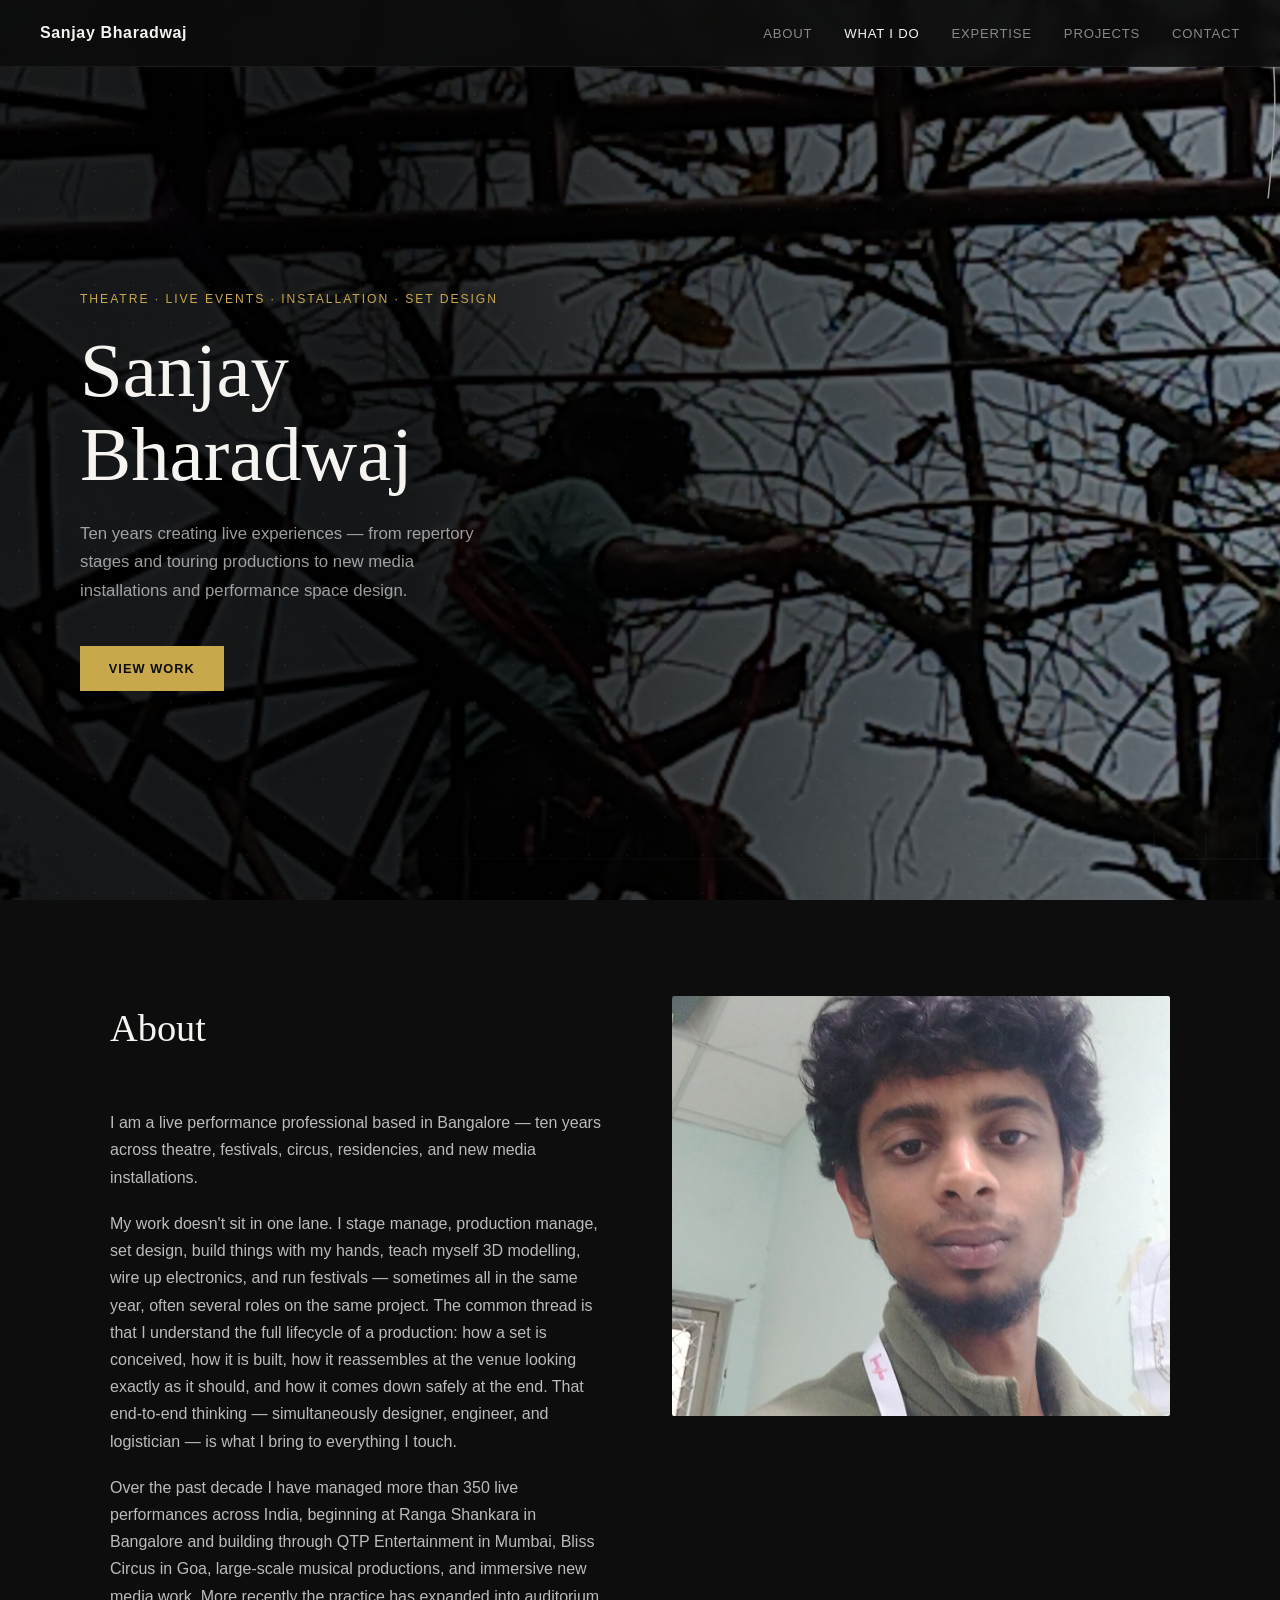
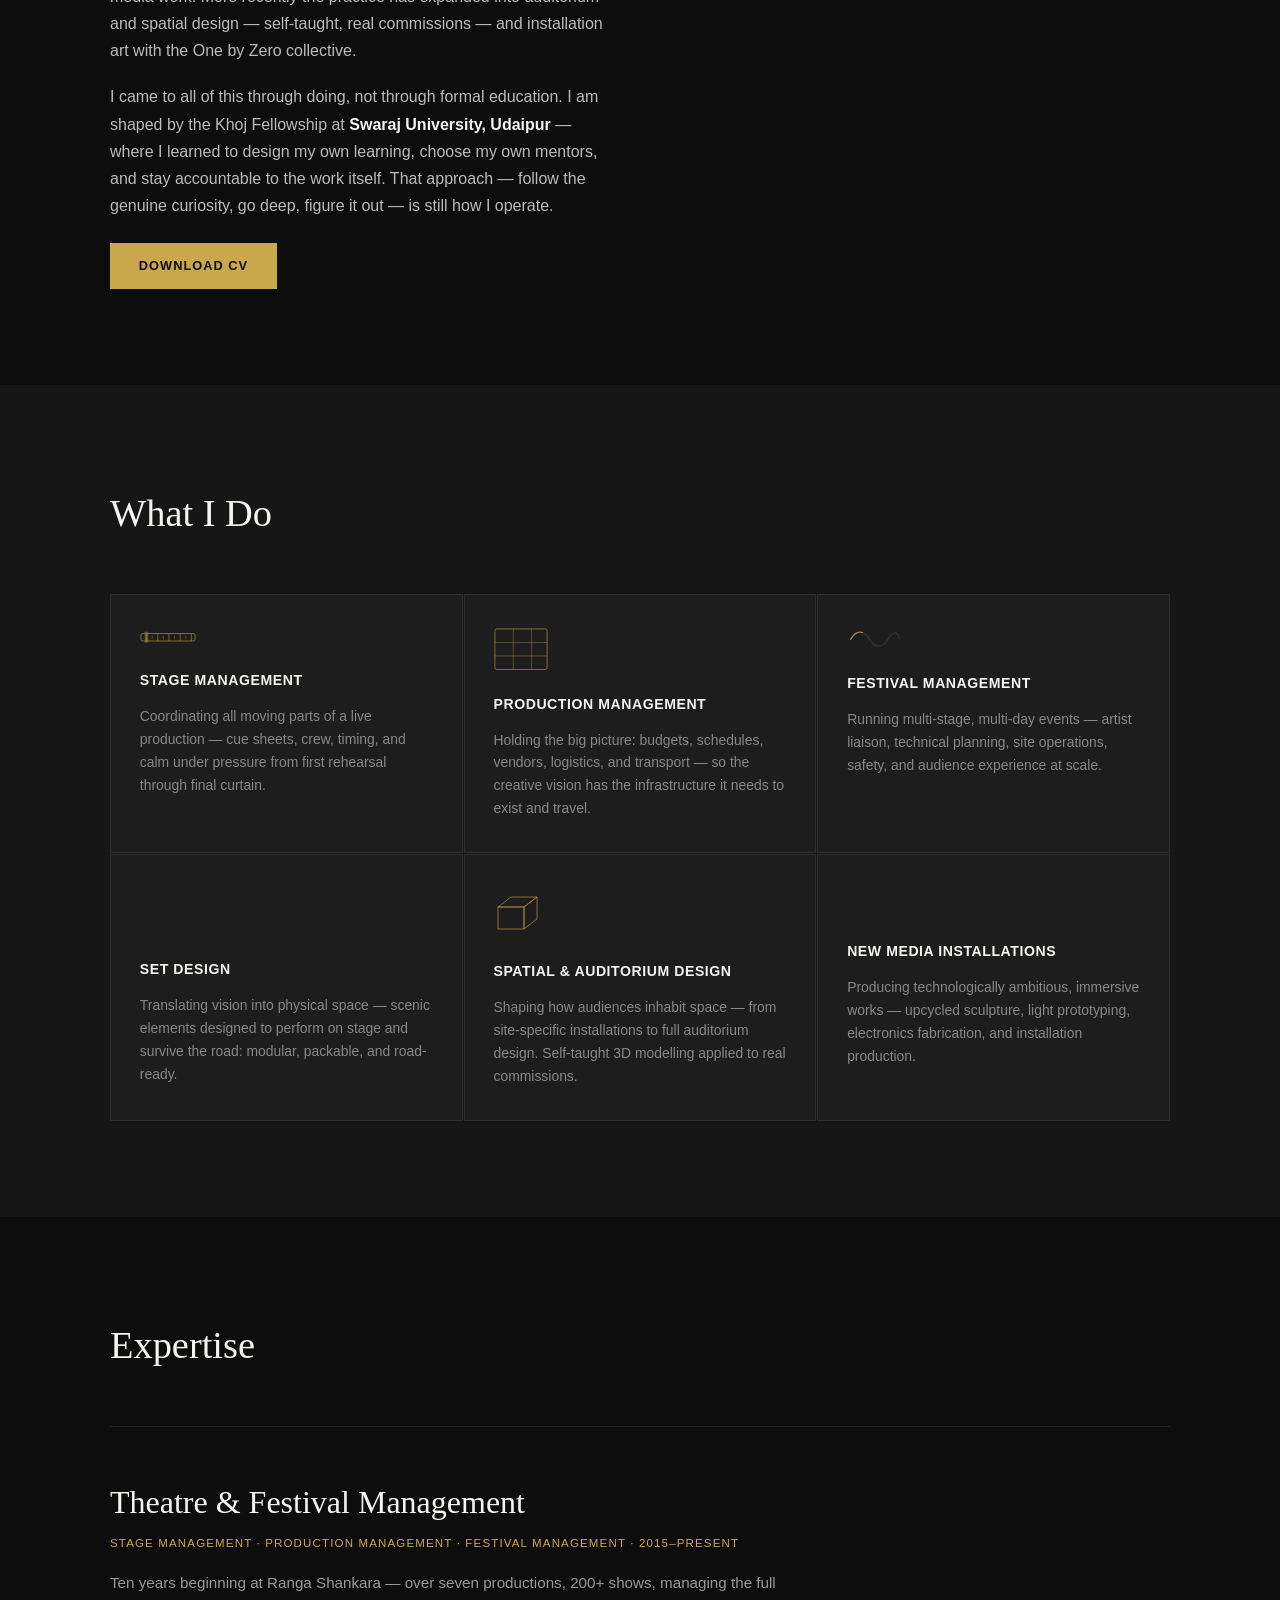
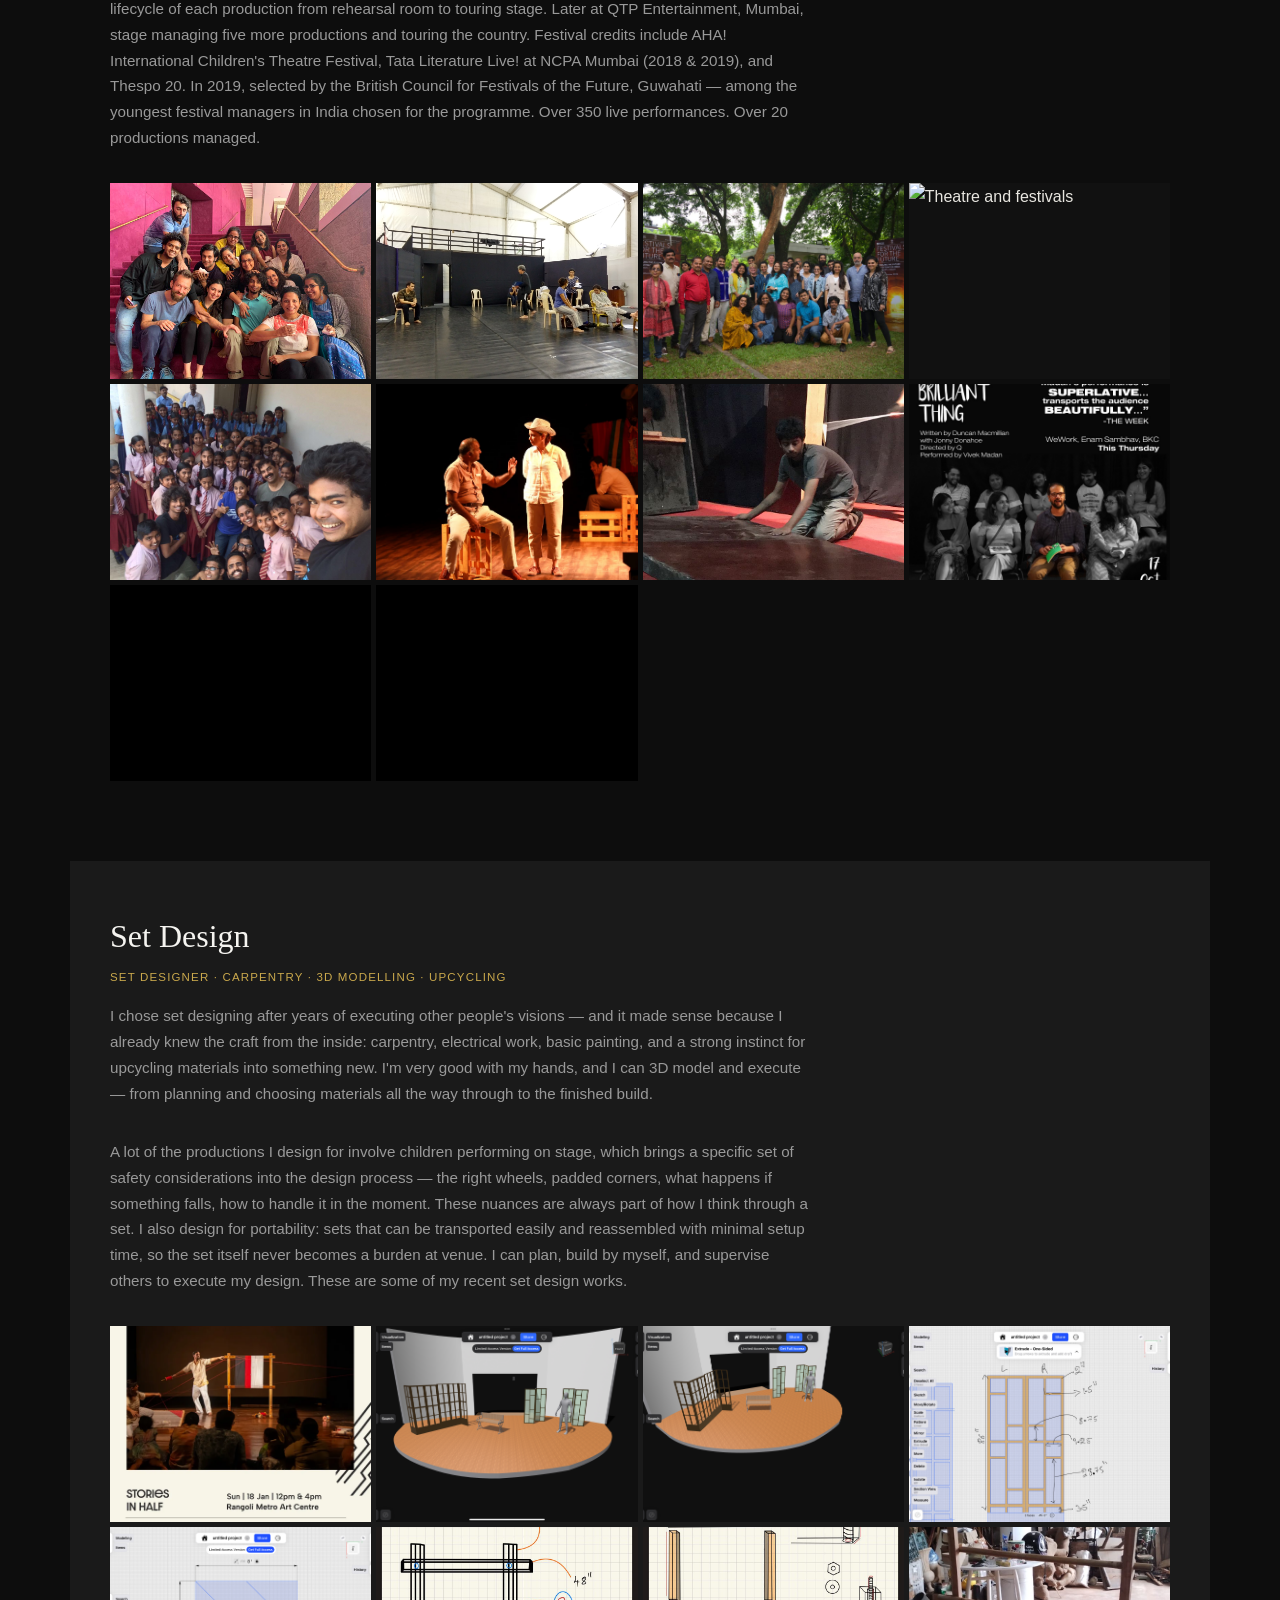
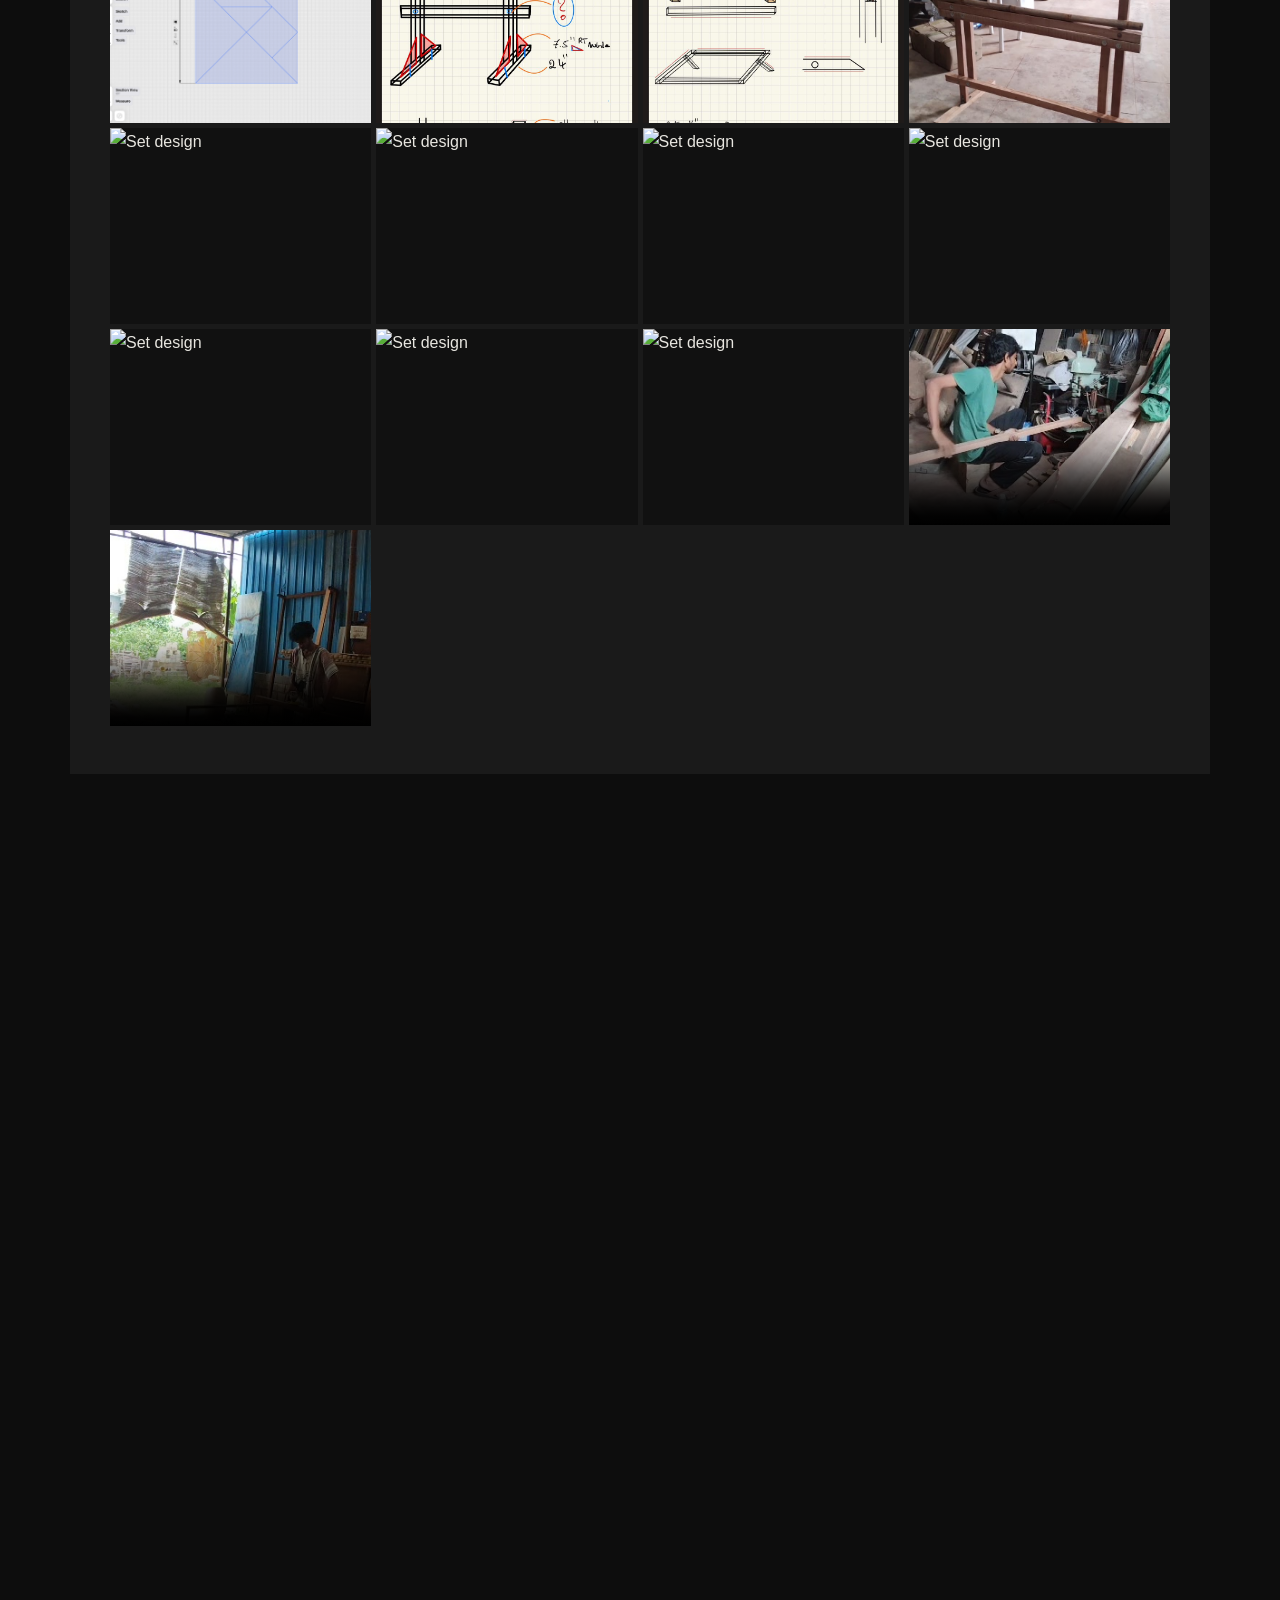
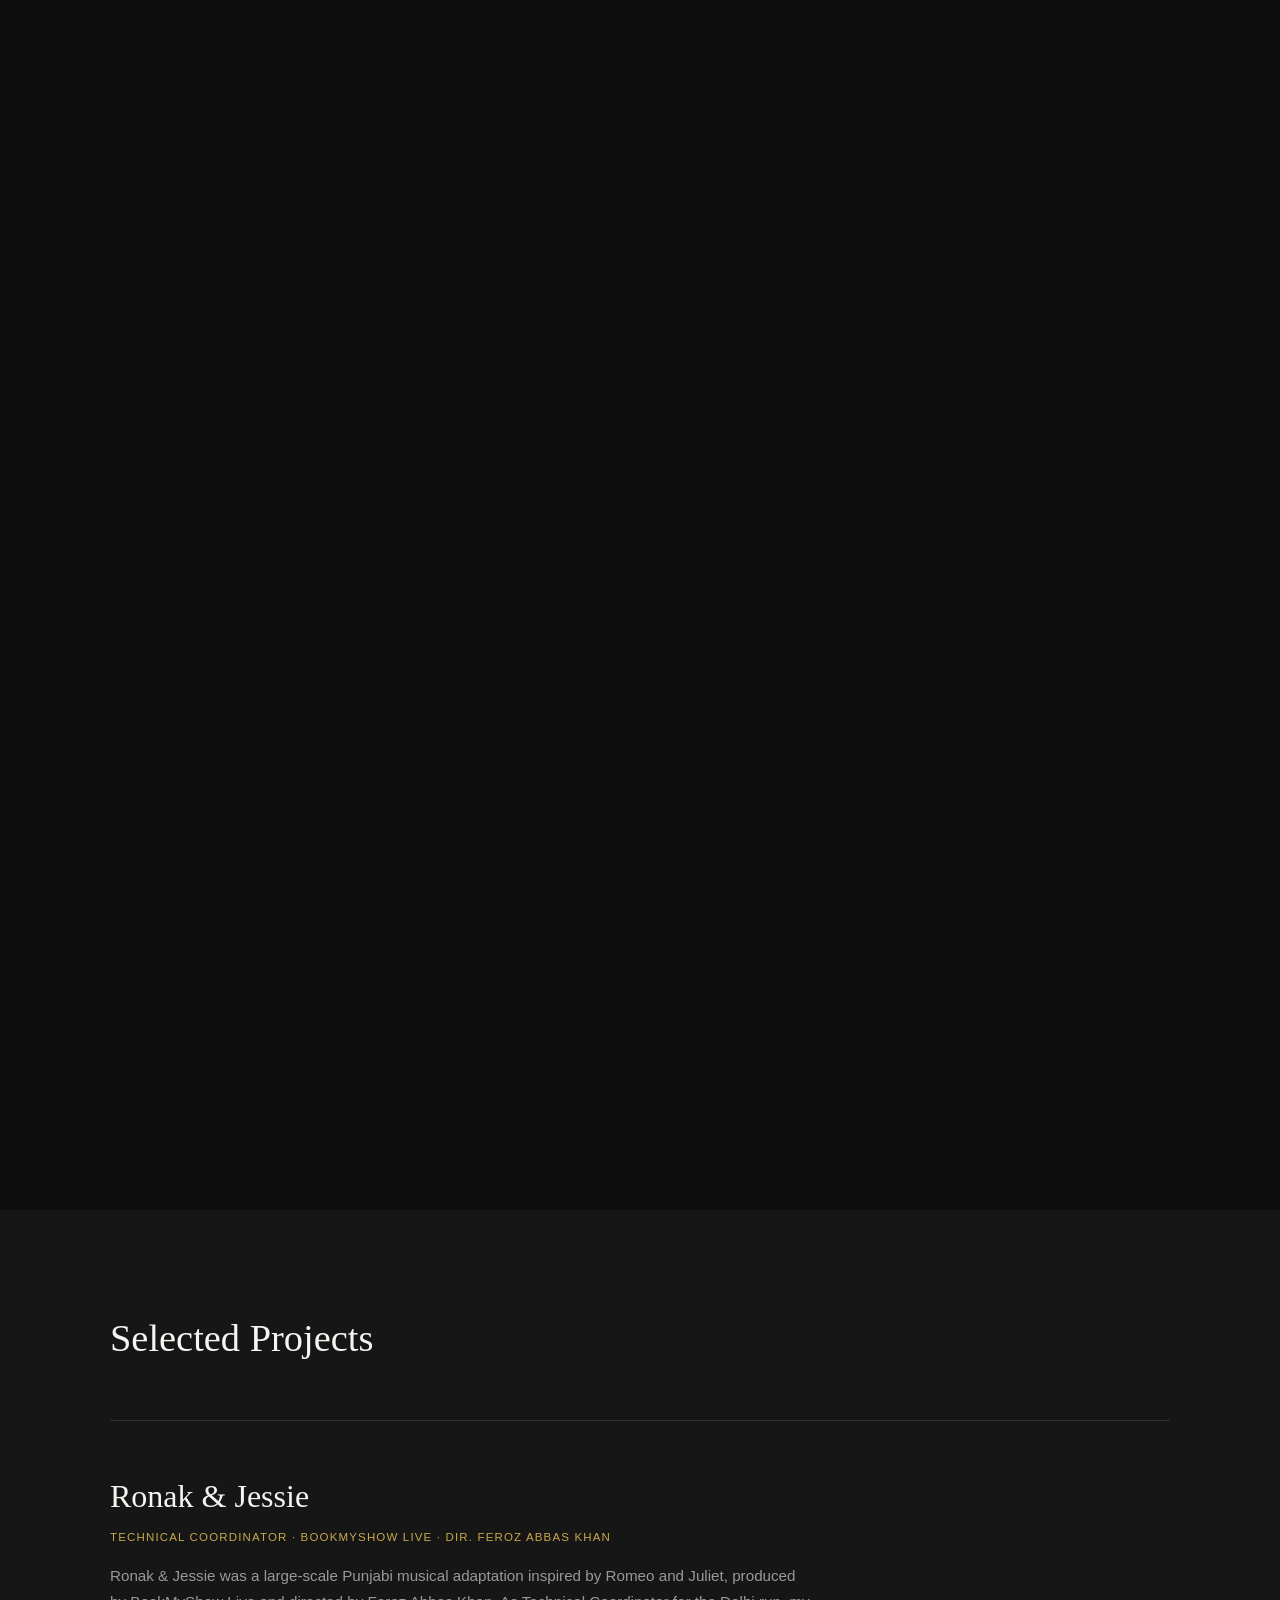
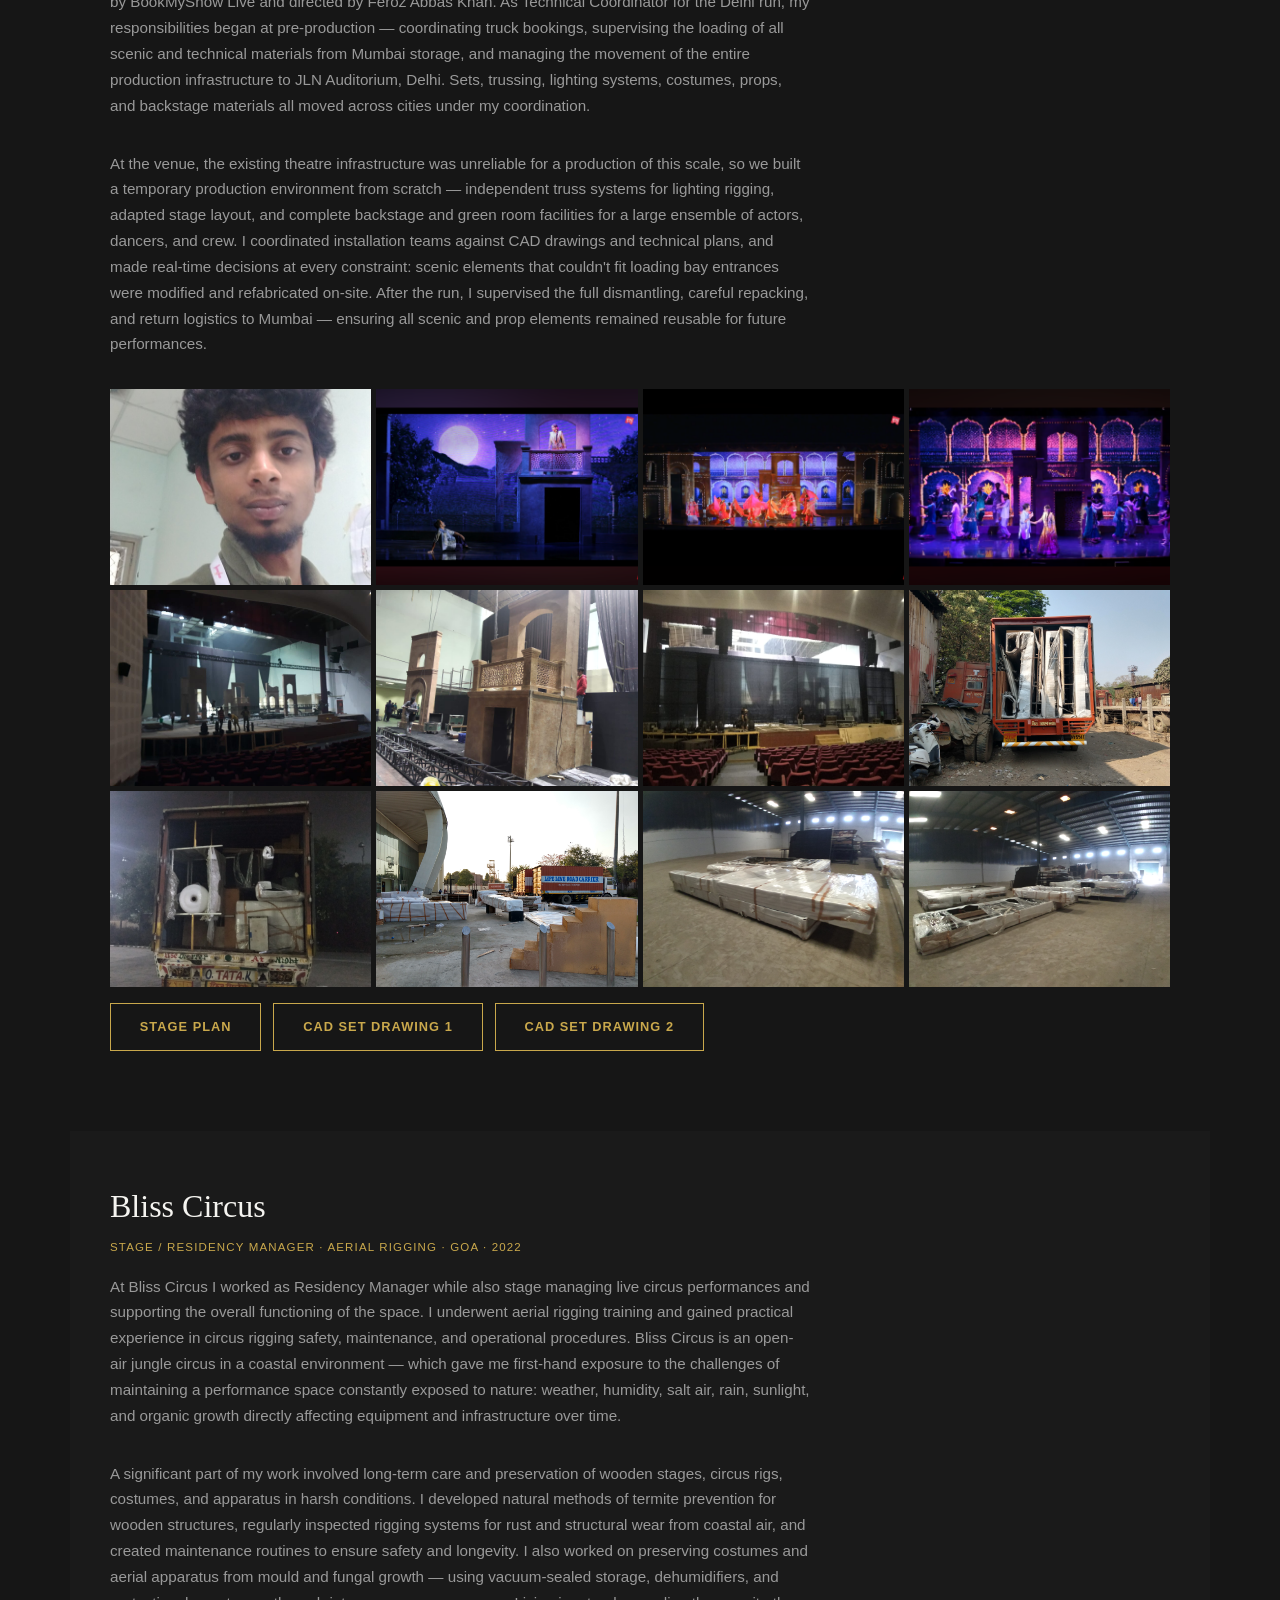
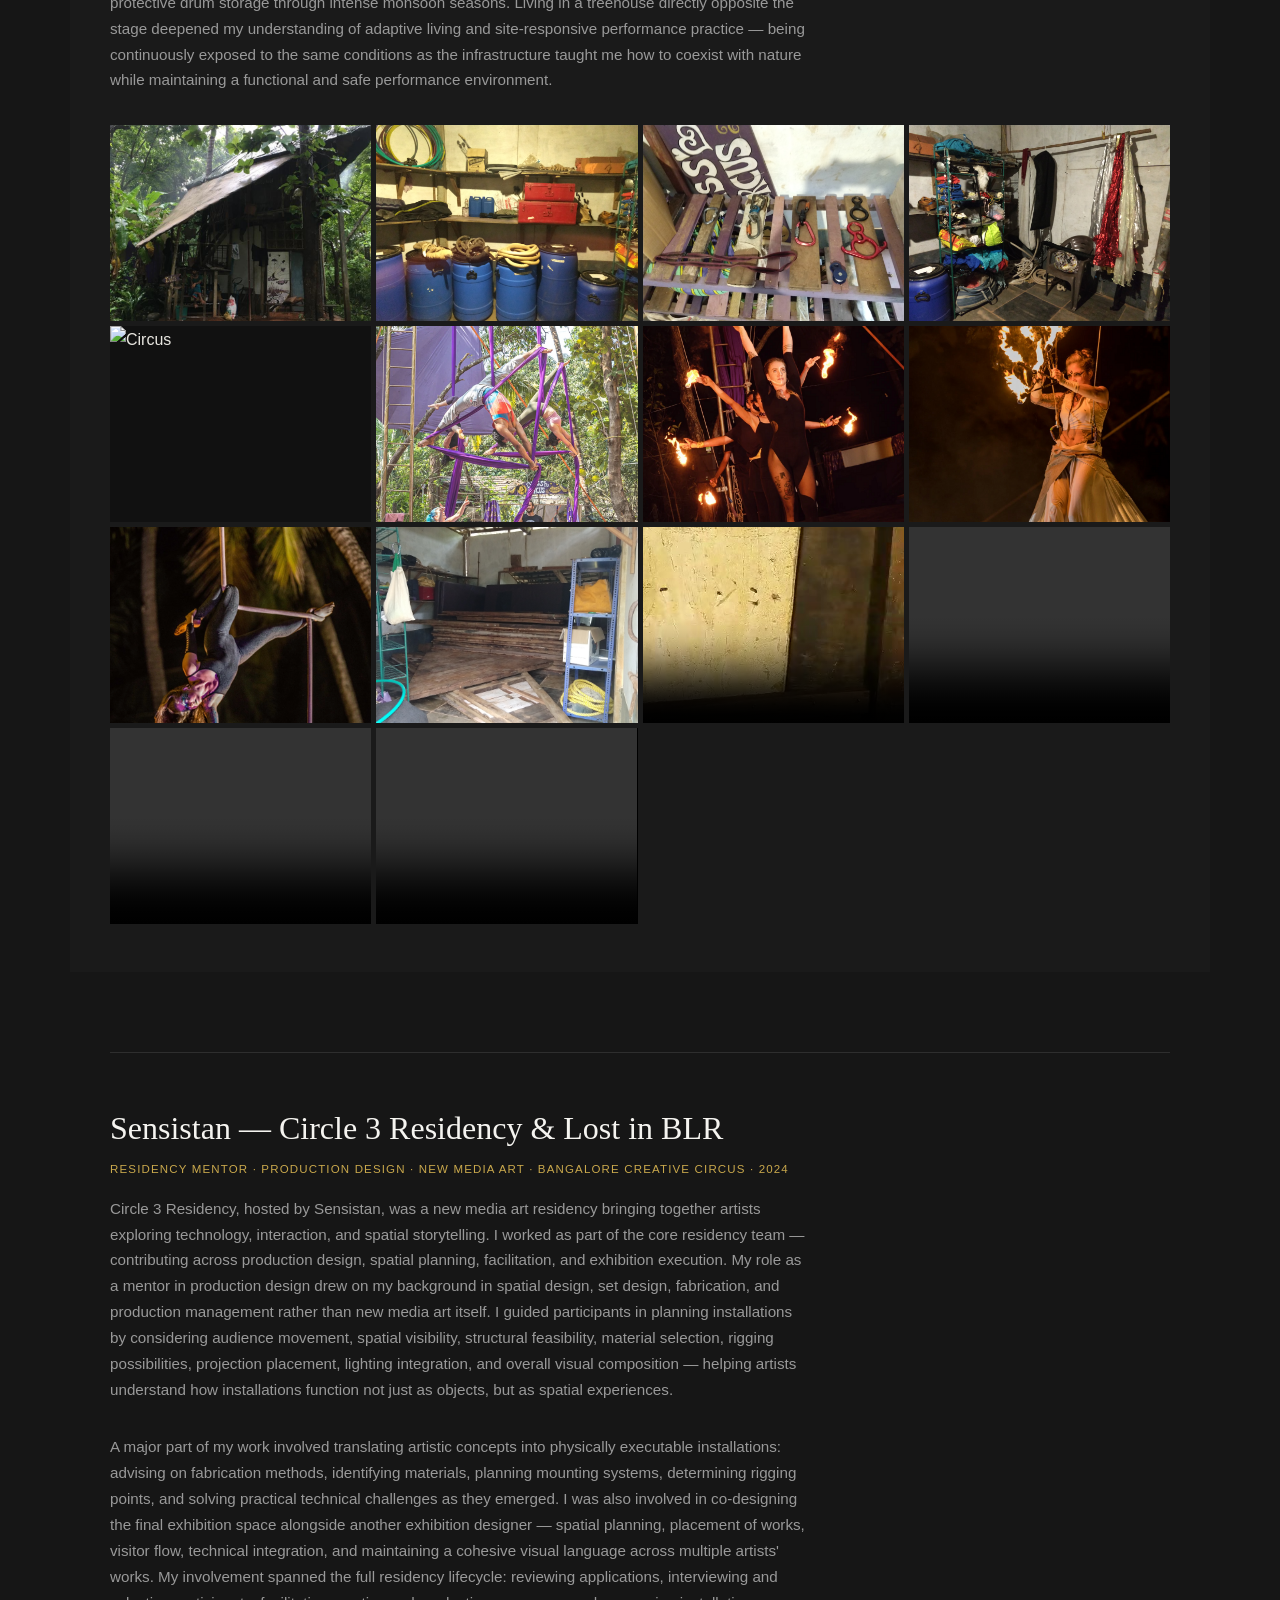
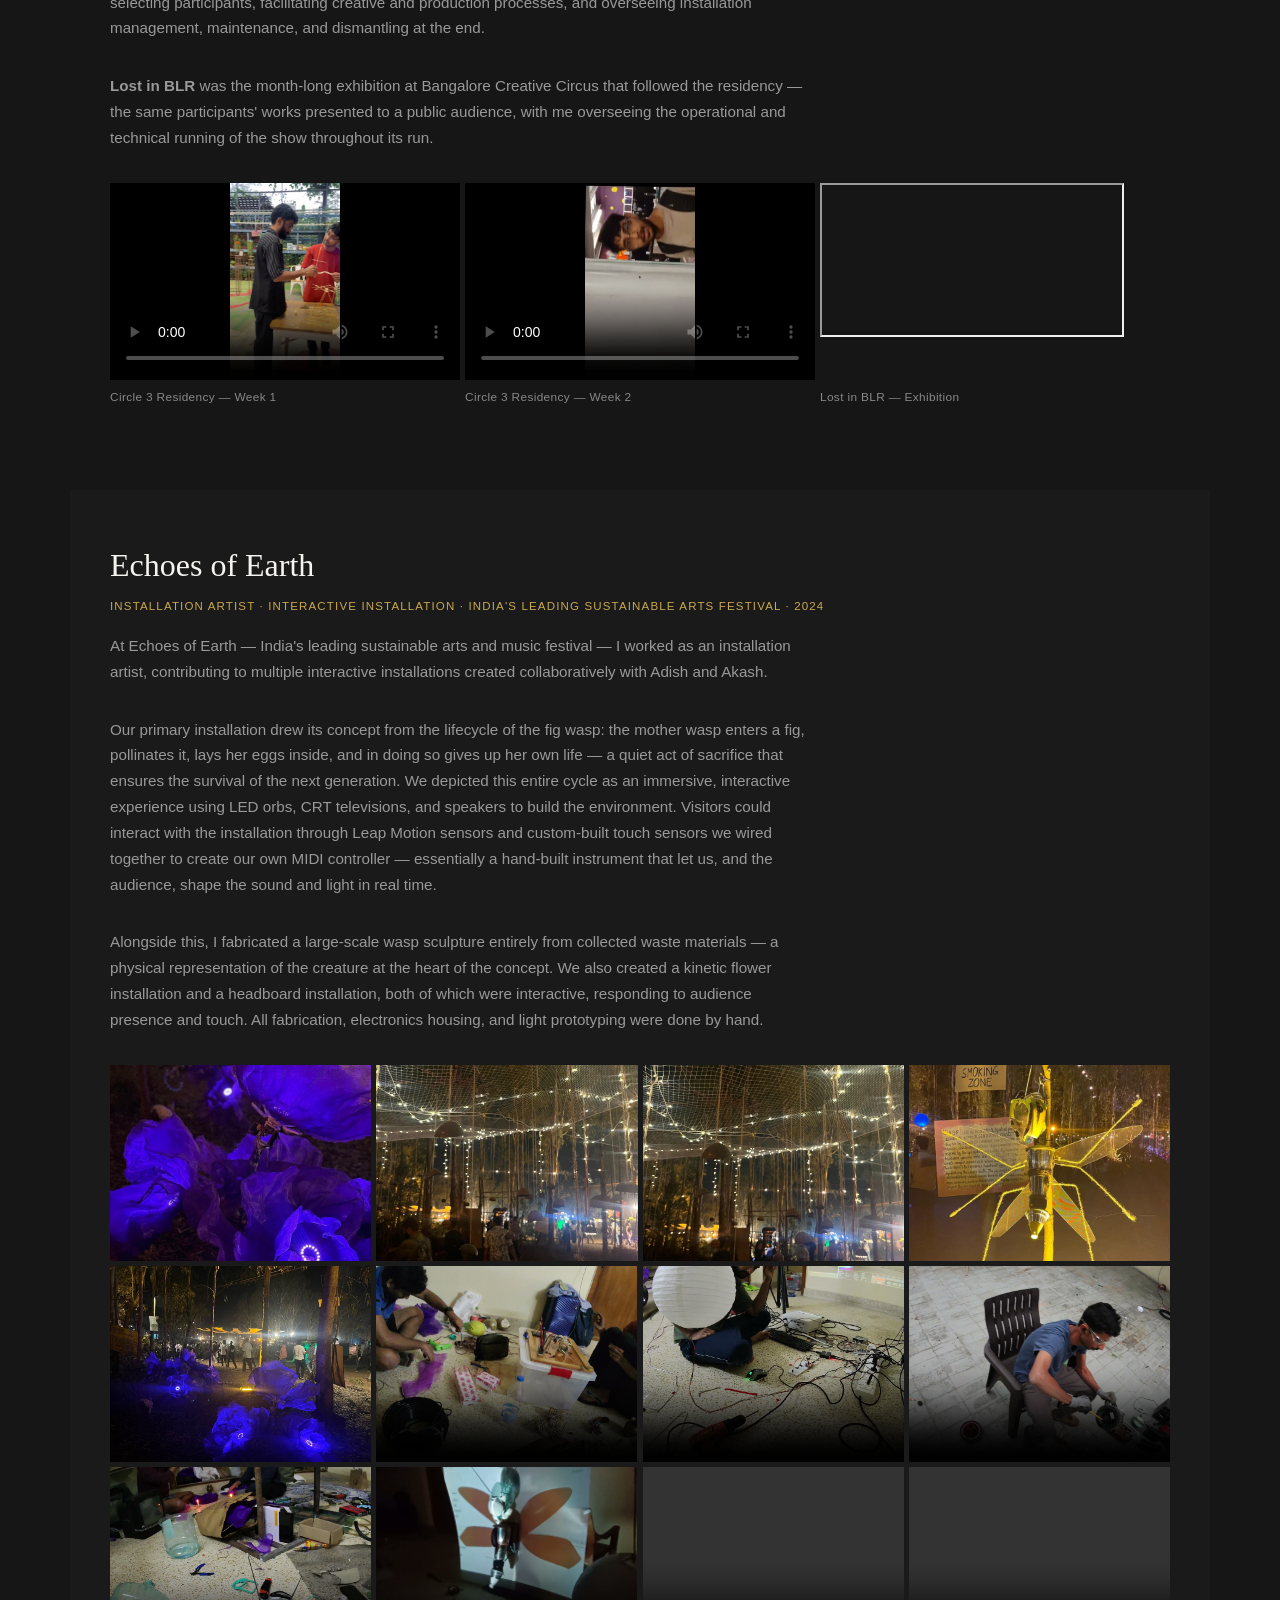
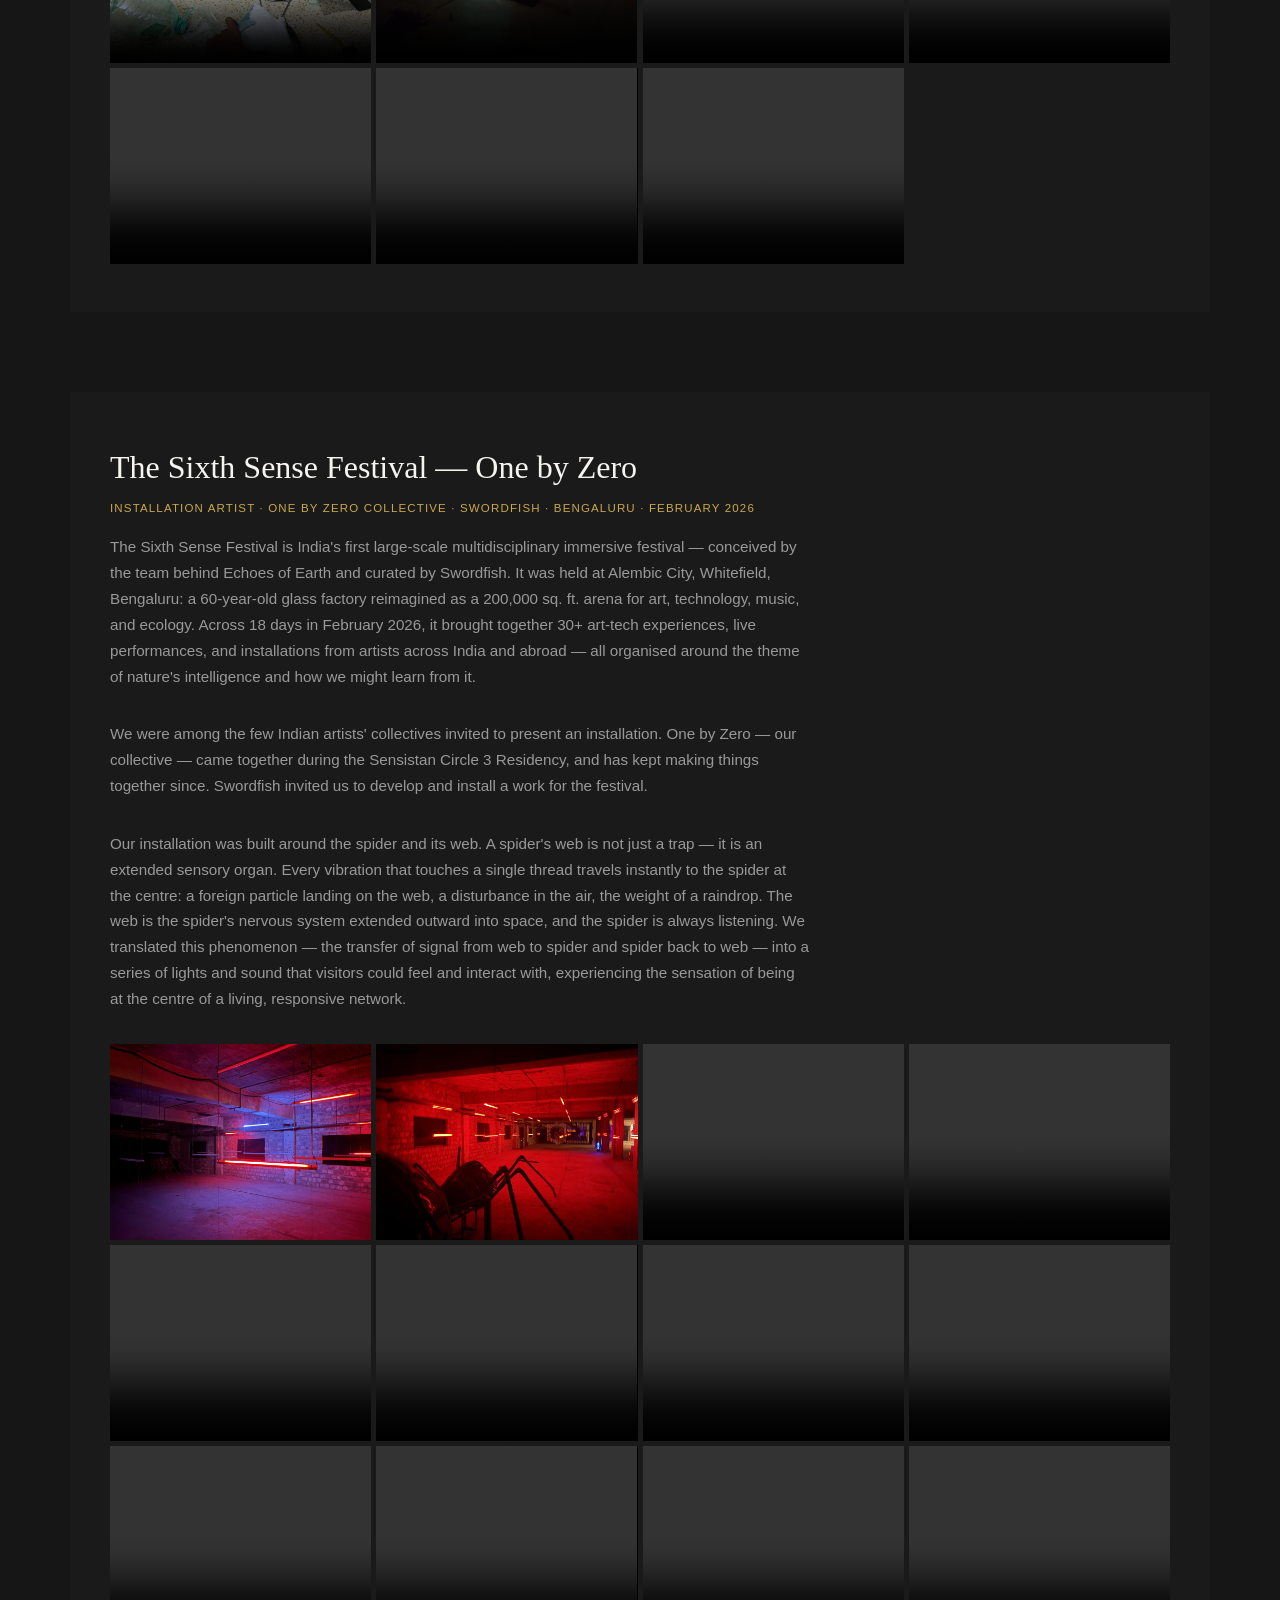
==== index.html @ 089cb5e4 "Move aspiration to closing note section; fix Idagunji typo" ====
<!DOCTYPE html>
<html lang="en">
<head>
  <meta charset="UTF-8" />
  <meta name="viewport" content="width=device-width, initial-scale=1.0" />
  <title>Sanjay Bharadwaj — Theatre · Live Events · Installation · Set Design</title>
  <link rel="stylesheet" href="style.css" />
</head>
<body>

  <nav class="nav">
    <div class="nav-name">Sanjay Bharadwaj</div>
    <ul class="nav-links">
      <li><a href="#about">About</a></li>
      <li><a href="#work">What I Do</a></li>
      <li><a href="#expertise">Expertise</a></li>
      <li><a href="#projects">Projects</a></li>
      <li><a href="#contact">Contact</a></li>
    </ul>
  </nav>

  <!-- ── HERO ── -->
  <section class="hero" style="background-image: url('Sanjay portpholio/Circus/Circus rigging.jpg');">
    <div class="hero-bg-layer" aria-hidden="true">
      <svg class="hero-bg-svg" viewBox="0 0 1200 700" fill="none" xmlns="http://www.w3.org/2000/svg" preserveAspectRatio="xMidYMid slice">
        <line x1="0" y1="668" x2="1200" y2="668" stroke="white" stroke-width="0.7" opacity="0.12"/>
        <g class="hero-ticks" stroke="white"/>
        <path class="hero-rope-path"
          d="M1085 0 C1115 120,1055 240,1090 360 C1125 480,1058 580,1082 700"
          stroke="white" stroke-width="1.2" pathLength="100" stroke-dasharray="22 78" fill="none"/>
        <line class="hero-dim-line" x1="90" y1="110" x2="500" y2="110"
          stroke="white" stroke-width="0.5" pathLength="100"
          stroke-dasharray="100" stroke-dashoffset="100"/>
        <line x1="90"  y1="100" x2="90"  y2="120" stroke="white" stroke-width="0.5" opacity="0.07"/>
        <line x1="500" y1="100" x2="500" y2="120" stroke="white" stroke-width="0.5" opacity="0.07"/>
      </svg>
    </div>
    <div class="hero-overlay"></div>
    <div class="hero-content">
      <p class="hero-eyebrow">Theatre · Live Events · Installation · Set Design</p>
      <h1>Sanjay Bharadwaj</h1>
      <p class="hero-sub">Ten years creating live experiences — from repertory stages and touring productions to new media installations and performance space design.</p>
      <a href="#projects" class="btn">View Work</a>
    </div>
  </section>

  <!-- ── ABOUT ── -->
  <section class="section" id="about">
    <div class="container two-col reveal">
      <div class="col-text">
        <h2>About</h2>
        <p>
          I am a live performance professional based in Bangalore — ten years across theatre,
          festivals, circus, residencies, and new media installations.
        </p>
        <p>
          My work doesn't sit in one lane. I stage manage, production manage, set design,
          build things with my hands, teach myself 3D modelling, wire up electronics, and
          run festivals — sometimes all in the same year, often several roles on the same
          project. The common thread is that I understand the full lifecycle of a production:
          how a set is conceived, how it is built, how it reassembles at the venue looking
          exactly as it should, and how it comes down safely at the end. That end-to-end
          thinking — simultaneously designer, engineer, and logistician — is what I bring
          to everything I touch.
        </p>
        <p>
          Over the past decade I have managed more than 350 live performances across India,
          beginning at Ranga Shankara in Bangalore and building through QTP Entertainment
          in Mumbai, Bliss Circus in Goa, large-scale musical productions, and immersive
          new media work. More recently the practice has expanded into auditorium and
          spatial design — self-taught, real commissions — and installation art with the
          One by Zero collective.
        </p>
        <p>
          I came to all of this through doing, not through formal education. I am shaped by
          the Khoj Fellowship at <strong>Swaraj University, Udaipur</strong> — where I
          learned to design my own learning, choose my own mentors, and stay accountable
          to the work itself. That approach — follow the genuine curiosity, go deep, figure
          it out — is still how I operate.
        </p>
        <div class="cv-download">
          <a href="Sanjay portpholio/Sanjay CV .pdf" class="btn" target="_blank" download>Download CV</a>
        </div>
      </div>
      <div class="col-image">
        <img src="Sanjay potrate photo.JPG" alt="Sanjay Bharadwaj"
          style="width:100%;height:420px;object-fit:cover;object-position:35% center;border-radius:2px;" />
      </div>
    </div>
  </section>

  <!-- ── WHAT I DO ── -->
  <section class="section section-dark" id="work">
    <div class="container">
      <h2 class="reveal">What I Do</h2>
      <div class="roles-grid">

        <div class="role-card reveal">
          <svg class="icon-svg icon-tape" viewBox="0 0 60 22" fill="none" xmlns="http://www.w3.org/2000/svg" aria-hidden="true">
            <rect x="1" y="7" width="58" height="8" rx="2" stroke="currentColor" stroke-width="0.8"/>
            <line x1="7" y1="7" x2="7" y2="15" stroke="currentColor" stroke-width="0.7"/>
            <line x1="13" y1="9" x2="13" y2="13" stroke="currentColor" stroke-width="0.5"/>
            <line x1="19" y1="7" x2="19" y2="15" stroke="currentColor" stroke-width="0.7"/>
            <line x1="25" y1="9" x2="25" y2="13" stroke="currentColor" stroke-width="0.5"/>
            <line x1="31" y1="7" x2="31" y2="15" stroke="currentColor" stroke-width="0.7"/>
            <line x1="37" y1="9" x2="37" y2="13" stroke="currentColor" stroke-width="0.5"/>
            <line x1="43" y1="7" x2="43" y2="15" stroke="currentColor" stroke-width="0.7"/>
            <line x1="49" y1="9" x2="49" y2="13" stroke="currentColor" stroke-width="0.5"/>
            <line x1="55" y1="7" x2="55" y2="15" stroke="currentColor" stroke-width="0.7"/>
            <rect class="tape-cur" x="5" y="5" width="4" height="12" rx="1" fill="currentColor" opacity="0.55"/>
          </svg>
          <h3>Stage Management</h3>
          <p>Coordinating all moving parts of a live production — cue sheets, crew, timing, and calm under pressure from first rehearsal through final curtain.</p>
        </div>

        <div class="role-card reveal">
          <svg class="icon-svg icon-sheet" viewBox="0 0 58 46" fill="none" xmlns="http://www.w3.org/2000/svg" aria-hidden="true">
            <rect x="2" y="2" width="54" height="42" rx="2" stroke="currentColor" stroke-width="0.8"/>
            <line x1="21" y1="2" x2="21" y2="44" stroke="currentColor" stroke-width="0.5"/>
            <line x1="40" y1="2" x2="40" y2="44" stroke="currentColor" stroke-width="0.5"/>
            <line x1="2" y1="16" x2="56" y2="16" stroke="currentColor" stroke-width="0.5"/>
            <line x1="2" y1="30" x2="56" y2="30" stroke="currentColor" stroke-width="0.5"/>
            <rect class="sheet-cell" x="3" y="3" width="17" height="12" rx="1" fill="currentColor" opacity="0"/>
          </svg>
          <h3>Production Management</h3>
          <p>Holding the big picture: budgets, schedules, vendors, logistics, and transport — so the creative vision has the infrastructure it needs to exist and travel.</p>
        </div>

        <div class="role-card reveal">
          <svg class="icon-svg icon-rope" viewBox="0 0 60 26" fill="none" xmlns="http://www.w3.org/2000/svg" aria-hidden="true">
            <path d="M4 13 C10 3,18 3,24 13 C30 23,38 23,44 13 C50 3,55 5,56 13"
              stroke="currentColor" stroke-width="1.4" stroke-linecap="round" opacity="0.2" fill="none"/>
            <path class="rope-hi"
              d="M4 13 C10 3,18 3,24 13 C30 23,38 23,44 13 C50 3,55 5,56 13"
              stroke="currentColor" stroke-width="1.4" stroke-linecap="round" fill="none"
              pathLength="100" stroke-dasharray="22 78"/>
          </svg>
          <h3>Festival Management</h3>
          <p>Running multi-stage, multi-day events — artist liaison, technical planning, site operations, safety, and audience experience at scale.</p>
        </div>

        <div class="role-card reveal">
          <svg class="icon-svg icon-plan" viewBox="0 0 56 50" fill="none" xmlns="http://www.w3.org/2000/svg" aria-hidden="true">
            <path class="fp-out" d="M7 5 L49 5 L49 43 L29 43 L29 50 L7 50 Z"
              stroke="currentColor" stroke-width="0.9"
              pathLength="100" stroke-dasharray="100" stroke-dashoffset="100"/>
            <line class="fp-i1" x1="11" y1="20" x2="25" y2="20" stroke="currentColor" stroke-width="0.6" opacity="0"/>
            <line class="fp-i2" x1="33" y1="13" x2="45" y2="13" stroke="currentColor" stroke-width="0.6" opacity="0"/>
          </svg>
          <h3>Set Design</h3>
          <p>Translating vision into physical space — scenic elements designed to perform on stage and survive the road: modular, packable, and road-ready.</p>
        </div>

        <div class="role-card reveal">
          <svg class="icon-svg icon-cube" viewBox="0 0 56 52" fill="none" xmlns="http://www.w3.org/2000/svg" aria-hidden="true">
            <g class="cube-g">
              <rect x="5" y="20" width="26" height="22" stroke="currentColor" stroke-width="0.8"/>
              <polygon points="5,20 18,10 44,10 31,20" stroke="currentColor" stroke-width="0.8" fill="none"/>
              <polygon points="31,20 44,10 44,32 31,42" stroke="currentColor" stroke-width="0.8" fill="none"/>
            </g>
          </svg>
          <h3>Spatial &amp; Auditorium Design</h3>
          <p>Shaping how audiences inhabit space — from site-specific installations to full auditorium design. Self-taught 3D modelling applied to real commissions.</p>
        </div>

        <div class="role-card reveal">
          <svg class="icon-svg icon-circuit" viewBox="0 0 60 34" fill="none" xmlns="http://www.w3.org/2000/svg" aria-hidden="true">
            <path class="cpath"
              d="M4 17 L10 17 L10 7 L22 7 L22 17 L34 17 L34 27 L46 27 L46 17 L56 17"
              stroke="currentColor" stroke-width="0.8" stroke-linejoin="round"
              pathLength="100" stroke-dasharray="100" stroke-dashoffset="100"/>
            <circle class="cn1" cx="22" cy="17" r="1.8" fill="currentColor" opacity="0"/>
            <circle class="cn2" cx="34" cy="17" r="1.8" fill="currentColor" opacity="0"/>
            <circle class="cn3" cx="46" cy="17" r="1.8" fill="currentColor" opacity="0"/>
          </svg>
          <h3>New Media Installations</h3>
          <p>Producing technologically ambitious, immersive works — upcycled sculpture, light prototyping, electronics fabrication, and installation production.</p>
        </div>

      </div>
    </div>
  </section>

  <!-- ── EXPERTISE ── -->
  <section class="section" id="expertise">
    <div class="container">
      <h2 class="reveal">Expertise</h2>
      <div class="projects-list">

        <!-- ══ THEATRE & FESTIVAL MANAGEMENT ══ -->
        <article class="project-block reveal">
          <div class="project-header">
            <div>
              <h3>Theatre &amp; Festival Management</h3>
              <p class="project-tags">Stage Management · Production Management · Festival Management · 2015–present</p>
            </div>
          </div>
          <p class="project-desc">
            Ten years beginning at Ranga Shankara — over seven productions, 200+ shows, managing
            the full lifecycle of each production from rehearsal room to touring stage. Later at
            QTP Entertainment, Mumbai, stage managing five more productions and touring the country.
            Festival credits include AHA! International Children's Theatre Festival, Tata Literature
            Live! at NCPA Mumbai (2018 &amp; 2019), and Thespo 20. In 2019, selected by the
            British Council for Festivals of the Future, Guwahati — among the youngest festival
            managers in India chosen for the programme. Over 350 live performances. Over 20
            productions managed.
          </p>
          <div class="media-grid media-grid--4">
            <a href="Sanjay portpholio/Theatre plays/Theatre and festivals shortlist media/Short list 1 theatre and festivals.JPG" target="_blank">
              <img src="Sanjay portpholio/Theatre plays/Theatre and festivals shortlist media/Short list 1 theatre and festivals.JPG" alt="Theatre and festivals" loading="lazy" />
            </a>
            <a href="Sanjay portpholio/Theatre plays/Theatre and festivals shortlist media/Short list 2 for theatre.JPG" target="_blank">
              <img src="Sanjay portpholio/Theatre plays/Theatre and festivals shortlist media/Short list 2 for theatre.JPG" alt="Theatre" loading="lazy" />
            </a>
            <a href="Sanjay portpholio/Theatre plays/Theatre and festivals shortlist media/Short list 3 for theatre and festivals.JPG" target="_blank">
              <img src="Sanjay portpholio/Theatre plays/Theatre and festivals shortlist media/Short list 3 for theatre and festivals.JPG" alt="Theatre and festivals" loading="lazy" />
            </a>
            <a href="Sanjay portpholio/Theatre plays/Theatre and festivals shortlist media/Short list 4 t&F.JPG" target="_blank">
              <img src="Sanjay portpholio/Theatre plays/Theatre and festivals shortlist media/Short list 4 t&F.JPG" alt="Theatre and festivals" loading="lazy" />
            </a>
            <a href="Sanjay portpholio/Theatre plays/Theatre and festivals shortlist media/Shortlist 5 t&f.JPG" target="_blank">
              <img src="Sanjay portpholio/Theatre plays/Theatre and festivals shortlist media/Shortlist 5 t&f.JPG" alt="Theatre and festivals" loading="lazy" />
            </a>
            <a href="Sanjay portpholio/Theatre plays/Theatre and festivals shortlist media/Short list 6 t&F.JPG" target="_blank">
              <img src="Sanjay portpholio/Theatre plays/Theatre and festivals shortlist media/Short list 6 t&F.JPG" alt="Theatre and festivals" loading="lazy" />
            </a>
            <a href="Sanjay portpholio/Theatre plays/Theatre and festivals shortlist media/Shortlist 7 T&F.JPG" target="_blank">
              <img src="Sanjay portpholio/Theatre plays/Theatre and festivals shortlist media/Shortlist 7 T&F.JPG" alt="Theatre and festivals" loading="lazy" style="object-position: top center;" />
            </a>
            <a href="Sanjay portpholio/Theatre plays/Theatre and festivals shortlist media/Shortlist for theatre.JPG" target="_blank">
              <img src="Sanjay portpholio/Theatre plays/Theatre and festivals shortlist media/Shortlist for theatre.JPG" alt="Theatre" loading="lazy" />
            </a>
            <div class="yt-embed">
              <iframe src="https://www.youtube.com/embed/0fZoWM1KR54" title="Thespo 20" allowfullscreen loading="lazy"></iframe>
            </div>
            <div class="yt-embed">
              <iframe src="https://www.youtube.com/embed/notNevjd3PM" title="Festivals of the Future" allowfullscreen loading="lazy"></iframe>
            </div>
          </div>
        </article>

        <!-- ══ SET DESIGN ══ -->
        <article class="project-block project-block--dark reveal">
          <div class="project-header">
            <div>
              <h3>Set Design</h3>
              <p class="project-tags">Set Designer · Carpentry · 3D Modelling · Upcycling</p>
            </div>
          </div>
          <p class="project-desc">
            I chose set designing after years of executing other people's visions — and it made sense
            because I already knew the craft from the inside: carpentry, electrical work, basic painting,
            and a strong instinct for upcycling materials into something new. I'm very good with my hands,
            and I can 3D model and execute — from planning and choosing materials all the way through to
            the finished build.
          </p>
          <p class="project-desc">
            A lot of the productions I design for involve children performing on stage, which brings a
            specific set of safety considerations into the design process — the right wheels, padded
            corners, what happens if something falls, how to handle it in the moment. These nuances
            are always part of how I think through a set. I also design for portability: sets that can
            be transported easily and reassembled with minimal setup time, so the set itself never
            becomes a burden at venue. I can plan, build by myself, and supervise others to execute
            my design. These are some of my recent set design works.
          </p>
          <div class="media-grid media-grid--4">
            <a href="Sanjay portpholio/Set design/Short list set design/Poster 3.webp" target="_blank">
              <img src="Sanjay portpholio/Set design/Short list set design/Poster 3.webp" alt="Set design poster" loading="lazy" />
            </a>
            <a href="Sanjay portpholio/Set design/Short list set design/Short list set design/IMG_0828.PNG" target="_blank">
              <img src="Sanjay portpholio/Set design/Short list set design/Short list set design/IMG_0828.PNG" alt="Set design" loading="lazy" />
            </a>
            <a href="Sanjay portpholio/Set design/Short list set design/Short list set design/IMG_0829.PNG" target="_blank">
              <img src="Sanjay portpholio/Set design/Short list set design/Short list set design/IMG_0829.PNG" alt="Set design" loading="lazy" />
            </a>
            <a href="Sanjay portpholio/Set design/Short list set design/Short list set design/IMG_0849.jpg" target="_blank">
              <img src="Sanjay portpholio/Set design/Short list set design/Short list set design/IMG_0849.jpg" alt="Set design" loading="lazy" />
            </a>
            <a href="Sanjay portpholio/Set design/Short list set design/Short list set design/IMG_0917.PNG" target="_blank">
              <img src="Sanjay portpholio/Set design/Short list set design/Short list set design/IMG_0917.PNG" alt="Set design" loading="lazy" />
            </a>
            <a href="Sanjay portpholio/Set design/Short list set design/Short list set design/IMG_1297.JPG" target="_blank">
              <img src="Sanjay portpholio/Set design/Short list set design/Short list set design/IMG_1297.JPG" alt="Set build" loading="lazy" />
            </a>
            <a href="Sanjay portpholio/Set design/Short list set design/Short list set design/IMG_1298.JPG" target="_blank">
              <img src="Sanjay portpholio/Set design/Short list set design/Short list set design/IMG_1298.JPG" alt="Set build" loading="lazy" />
            </a>
            <a href="Sanjay portpholio/Set design/Short list set design/Short list set design/eb7cde7a-880b-4316-b7c2-09358082e640.JPG" target="_blank">
              <img src="Sanjay portpholio/Set design/Short list set design/Short list set design/eb7cde7a-880b-4316-b7c2-09358082e640.JPG" alt="Set design" loading="lazy" />
            </a>
            <a href="Sanjay portpholio/Set design/Short list set design/Converted/IMG_0877.png" target="_blank">
              <img src="Sanjay portpholio/Set design/Short list set design/Converted/IMG_0877.png" alt="Set design" loading="lazy" />
            </a>
            <a href="Sanjay portpholio/Set design/Short list set design/Converted/IMG_0879.png" target="_blank">
              <img src="Sanjay portpholio/Set design/Short list set design/Converted/IMG_0879.png" alt="Set design" loading="lazy" />
            </a>
            <a href="Sanjay portpholio/Set design/Short list set design/Converted/IMG_0884.png" target="_blank">
              <img src="Sanjay portpholio/Set design/Short list set design/Converted/IMG_0884.png" alt="Set design" loading="lazy" />
            </a>
            <a href="Sanjay portpholio/Set design/Short list set design/Converted/IMG_0893.png" target="_blank">
              <img src="Sanjay portpholio/Set design/Short list set design/Converted/IMG_0893.png" alt="Set design" loading="lazy" />
            </a>
            <a href="Sanjay portpholio/Set design/Short list set design/Converted/IMG_0894.png" target="_blank">
              <img src="Sanjay portpholio/Set design/Short list set design/Converted/IMG_0894.png" alt="Set design" loading="lazy" />
            </a>
            <a href="Sanjay portpholio/Set design/Short list set design/Converted/IMG_1053.png" target="_blank">
              <img src="Sanjay portpholio/Set design/Short list set design/Converted/IMG_1053.png" alt="Set design" loading="lazy" />
            </a>
            <a href="Sanjay portpholio/Set design/Short list set design/Converted/IMG_1069.png" target="_blank">
              <img src="Sanjay portpholio/Set design/Short list set design/Converted/IMG_1069.png" alt="Set design" loading="lazy" />
            </a>
            <div class="grid-video">
              <video controls preload="metadata" poster="video_frames/Building_of_the_loom_9dcca987_7113_43db_9e1e_e37a5b32a200_f2.jpg">
                <source src="web_videos/9dcca987-7113-43db-9e1e-e37a5b32a200.mp4" type="video/mp4" />
              </video>
            </div>
            <div class="grid-video">
              <video controls preload="metadata" poster="video_frames/Building_of_the_loom_ac497d4b_d9bb_4fb9_83cd_18e28e0416bb_f2.jpg">
                <source src="web_videos/ac497d4b-d9bb-4fb9-83cd-18e28e0416bb.mp4" type="video/mp4" />
              </video>
            </div>
          </div>
        </article>

        <!-- ══ AUDITORIUM DESIGN ══ -->
        <article class="project-block reveal">
          <div class="project-header">
            <div>
              <h3>Auditorium Design</h3>
              <p class="project-tags">Auditorium Designer · 3D Modelling · Spatial Design · 2024–25</p>
            </div>
          </div>
          <p class="project-desc">
            My entry into auditorium design came entirely from the inside — not from architecture
            school, but from a decade of working inside performance spaces across India. Touring
            with productions, stage managing shows in the same auditoriums repeatedly, living inside
            these spaces — I began to notice, very clearly, how most of them were failing performers
            and audiences. Resource-heavy concrete construction, fixed seating, single-direction
            viewing, centralised AC systems, outdated electrical infrastructure. I would close my
            eyes in the middle of a show and visualise what this space could be — how the audience
            should move, where the artists should emerge from, where the artifacts and installations
            should live in between. That spatial intuition — built from thousands of hours inside
            performance environments — became the foundation of everything I do in design.
          </p>
          <p class="project-desc">
            When I tried to communicate these ideas to architects and designers, words were not
            enough. So I taught myself 3D modelling from scratch. No formal training, no course —
            just experimentation, observation, and practice until I could build what I was seeing in
            my head. My first major project was a conceptual geodesic dome performance structure:
            lightweight construction, alternative acoustics, modular staging, DC-powered lighting
            integrated with a centralised DMX network. A future-ready performance space designed
            around how technology in live events was actually evolving.
          </p>
          <p class="project-desc">
            Those visualisations opened doors. Prestige Centre for Performing Arts brought me into
            their project to convert a banquet hall and kitchen into a flexible, technologically
            integrated black-box performance venue. I developed concepts and spatial designs for
            that project in collaboration with Prakash Belawadi. Separately, I also contributed
            3D modelling and visualisation work for Belawadi's concepts for Shri Idagunji
            Mahaganapati Yakshagana Mandali — a traditional performance institution brought into
            contemporary spatial thinking. Both PDF reports are linked below.
          </p>
          <p class="project-desc">
            The cycle completed when Srishti School of Design invited me to deliver a guest lecture
            on auditorium and performance space design to their students — passing on the same
            self-directed, practice-led learning I had built for myself. Learn by doing, figure it
            out yourself, execute it, then pass it on.
          </p>
          <div class="media-grid media-grid--4">
            <a href="Sanjay portpholio/Auditorium design/IMG_0795.PNG" target="_blank">
              <img src="Sanjay portpholio/Auditorium design/IMG_0795.PNG" alt="Auditorium 3D design" loading="lazy" />
            </a>
            <a href="Sanjay portpholio/Auditorium design/IMG_0798.PNG" target="_blank">
              <img src="Sanjay portpholio/Auditorium design/IMG_0798.PNG" alt="Auditorium 3D design" loading="lazy" />
            </a>
            <a href="Sanjay portpholio/Auditorium design/IMG_0801.PNG" target="_blank">
              <img src="Sanjay portpholio/Auditorium design/IMG_0801.PNG" alt="Auditorium 3D design" loading="lazy" />
            </a>
            <a href="Sanjay portpholio/Auditorium design/IMG_0804.PNG" target="_blank">
              <img src="Sanjay portpholio/Auditorium design/IMG_0804.PNG" alt="Auditorium 3D design" loading="lazy" />
            </a>
            <div class="grid-video">
              <video controls preload="metadata" poster="video_frames/Auditorium_design_Dome_auditorium_concept_design_f2.jpg">
                <source src="web_videos/Dome_auditorium_concept_design.mp4" type="video/mp4" />
              </video>
            </div>
            <a href="Sanjay portpholio/Auditorium design/Srishti School of Design lecture on Auditorium Design/IMG_5210.JPG" target="_blank">
              <img src="Sanjay portpholio/Auditorium design/Srishti School of Design lecture on Auditorium Design/IMG_5210.JPG" alt="Srishti guest lecture" loading="lazy" />
            </a>
            <a href="Sanjay portpholio/Auditorium design/Srishti School of Design lecture on Auditorium Design/IMG_5215.JPG" target="_blank">
              <img src="Sanjay portpholio/Auditorium design/Srishti School of Design lecture on Auditorium Design/IMG_5215.JPG" alt="Srishti guest lecture" loading="lazy" />
            </a>
            <a href="Sanjay portpholio/Auditorium design/Srishti School of Design lecture on Auditorium Design/IMG_5216.JPG" target="_blank">
              <img src="Sanjay portpholio/Auditorium design/Srishti School of Design lecture on Auditorium Design/IMG_5216.JPG" alt="Srishti guest lecture" loading="lazy" />
            </a>
            <a href="Sanjay portpholio/Auditorium design/Srishti School of Design lecture on Auditorium Design/IMG_5217.JPG" target="_blank">
              <img src="Sanjay portpholio/Auditorium design/Srishti School of Design lecture on Auditorium Design/IMG_5217.JPG" alt="Srishti guest lecture" loading="lazy" />
            </a>
          </div>
          <div class="pdf-links" style="margin-top:16px;">
            <a href="Sanjay portpholio/Auditorium design/Idagunji Mahaganapati Yakshagana Mandali – Auditorium Renovation Report.pdf.pdf" class="btn btn-outline" target="_blank">
              Idagunji Yakshagana Mandali — Renovation Report
            </a>
            <a href="Sanjay portpholio/Auditorium design/Performance Infrastructure Report Adaptation of Banquet Hall into Proscenium Auditorium.pdf.pdf" class="btn btn-outline" target="_blank">
              Banquet Hall → Proscenium Auditorium — Report
            </a>
          </div>
        </article>

        <!-- ══ EDUCATION & APPROACH ══ -->
        <article class="project-block project-block--dark reveal">
          <div class="project-header">
            <div>
              <h3>Education &amp; Approach to Work</h3>
              <p class="project-tags">Swaraj University · Khoj Fellowship · Self-Directed Learning</p>
            </div>
          </div>
          <p class="project-desc">
            Since childhood I was deeply active in theatre — acting, directing, building things,
            running science experiments. Very hands-on, very present in anything that involved
            doing rather than sitting. Written studies were a different story. I have a reading
            and writing disability — dyslexia — and for years it quietly eroded my confidence,
            because I could see that I was doing well in everything else while falling behind in
            the one thing school valued most. Eventually I stopped. I couldn't complete high school,
            and I didn't have any ambition to push through it and on to college — because I already
            understood, clearly, that that wasn't the way I needed to go. I started working young.
          </p>
          <p class="project-desc">
            Then I discovered Swaraj University. The Khoj Fellowship is a two-year, self-designed
            learning programme run by Swaraj University in Udaipur — one of India's most radical
            alternatives to formal higher education. There is no fixed curriculum, no exams, no
            degrees. Instead, each learner — called a Khoji, meaning seeker — designs their own
            learning path from scratch: choosing what to study, finding mentors in the real world,
            taking on internships, and building a practice accountable to themselves and their peers.
            The programme is built on the belief that genuine learning happens when it is self-owned,
            self-paced, and grounded in real doing.
          </p>
          <p class="project-desc">
            For me it was the first time I had a structure that I had actually built myself. I
            learned how to choose the right mentors — not just find someone willing to teach, but
            identify who I genuinely needed to learn from and go after them deliberately. I learned
            the value of peer-to-peer accountability: checking in with people who are also trying
            to build something, not just with an authority figure above you. And I came to understand
            accountability to the planet — that we cannot use resources the way we want without
            consequence, and that building anything responsibly means being mindful of that from
            the beginning.
          </p>
          <p class="project-desc">
            We lived on a community organic farm in Udaipur — bananas growing in Rajasthan, which
            shouldn't happen, but they did. We cooked our own food, maintained our own hostels.
            There were no cleaners, no wardens, no staff watching over us. We had written our own
            constitution. We ran our own parliament. A community council changed hands twice a week
            — so every person cycled through leadership and accountability. The only thing keeping
            it all together was the agreement we had made with each other and with ourselves. That
            is what I mean by self-ownership: not independence from others, but genuine ownership
            of the space and the programme you're part of — because you chose it, and you've agreed
            to live by what that choice means.
          </p>
          <p class="project-desc">
            I took everything I learned there and applied it directly to how I work. Multiple
            internships across the country followed — exploring, experimenting, building range. That
            practice of self-direction is why I can move across stage management, set design,
            auditorium design, and installation production without losing the thread. I am still
            doing multiple things, and I know there is a bigger picture I am weaving them toward.
            Swaraj is the closest thing I have to a college — and in most of the ways that matter,
            it was better than any college I know.
          </p>
          <div class="media-grid media-grid--4">
            <a href="Sanjay portpholio/Swaraj/Swaraj classroom/IMG_20160827_154428_Original.jpg" target="_blank">
              <img src="Sanjay portpholio/Swaraj/Swaraj classroom/IMG_20160827_154428_Original.jpg" alt="Swaraj University" loading="lazy" />
            </a>
            <a href="Sanjay portpholio/Swaraj/Swaraj classroom/IMG_20161122_114114_Original.jpg" target="_blank">
              <img src="Sanjay portpholio/Swaraj/Swaraj classroom/IMG_20161122_114114_Original.jpg" alt="Swaraj University" loading="lazy" />
            </a>
            <a href="Sanjay portpholio/Swaraj/Swaraj classroom/IMG_20161122_114121_Original.jpg" target="_blank">
              <img src="Sanjay portpholio/Swaraj/Swaraj classroom/IMG_20161122_114121_Original.jpg" alt="Swaraj University" loading="lazy" />
            </a>
            <a href="Sanjay portpholio/Swaraj/Swaraj classroom/IMG_20161123_161634_Original.jpg" target="_blank">
              <img src="Sanjay portpholio/Swaraj/Swaraj classroom/IMG_20161123_161634_Original.jpg" alt="Swaraj University" loading="lazy" />
            </a>
            <a href="Sanjay portpholio/Swaraj/Swaraj classroom/IMG_20161126_083625_Original.jpg" target="_blank">
              <img src="Sanjay portpholio/Swaraj/Swaraj classroom/IMG_20161126_083625_Original.jpg" alt="Swaraj University" loading="lazy" />
            </a>
            <a href="Sanjay portpholio/Swaraj/Swaraj classroom/IMG_20161126_144548_Original.jpg" target="_blank">
              <img src="Sanjay portpholio/Swaraj/Swaraj classroom/IMG_20161126_144548_Original.jpg" alt="Swaraj University" loading="lazy" />
            </a>
            <a href="Sanjay portpholio/Swaraj/Swaraj classroom/IMG_20161126_145224_Original.jpg" target="_blank">
              <img src="Sanjay portpholio/Swaraj/Swaraj classroom/IMG_20161126_145224_Original.jpg" alt="Swaraj University" loading="lazy" />
            </a>
            <a href="Sanjay portpholio/Swaraj/Swaraj classroom/IMG_1778.JPG" target="_blank">
              <img src="Sanjay portpholio/Swaraj/Swaraj classroom/IMG_1778.JPG" alt="Swaraj University" loading="lazy" />
            </a>
            <a href="Sanjay portpholio/Swaraj/Swaraj classroom/IMG_1780.JPG" target="_blank">
              <img src="Sanjay portpholio/Swaraj/Swaraj classroom/IMG_1780.JPG" alt="Swaraj University" loading="lazy" />
            </a>
            <a href="Sanjay portpholio/Swaraj/Swaraj classroom/IMG_1785.JPG" target="_blank">
              <img src="Sanjay portpholio/Swaraj/Swaraj classroom/IMG_1785.JPG" alt="Swaraj University" loading="lazy" />
            </a>
            <a href="Sanjay portpholio/Swaraj/Swaraj classroom/IMG_1786.JPG" target="_blank">
              <img src="Sanjay portpholio/Swaraj/Swaraj classroom/IMG_1786.JPG" alt="Swaraj University" loading="lazy" />
            </a>
          </div>
        </article>

      </div>
    </div>
  </section>

  <!-- ── SELECTED PROJECTS ── -->
  <section class="section section-dark" id="projects">
    <div class="container">
      <h2 class="reveal">Selected Projects</h2>
      <div class="projects-list">

        <!-- ══ RONAK & JESSIE ══ -->
        <article class="project-block reveal">
          <div class="project-header">
            <div>
              <h3>Ronak &amp; Jessie</h3>
              <p class="project-tags">Technical Coordinator · BookMyShow Live · Dir. Feroz Abbas Khan</p>
            </div>
          </div>
          <p class="project-desc">
            Ronak &amp; Jessie was a large-scale Punjabi musical adaptation inspired by Romeo and Juliet,
            produced by BookMyShow Live and directed by Feroz Abbas Khan. As Technical Coordinator for the
            Delhi run, my responsibilities began at pre-production — coordinating truck bookings, supervising
            the loading of all scenic and technical materials from Mumbai storage, and managing the movement
            of the entire production infrastructure to JLN Auditorium, Delhi. Sets, trussing, lighting
            systems, costumes, props, and backstage materials all moved across cities under my coordination.
          </p>
          <p class="project-desc">
            At the venue, the existing theatre infrastructure was unreliable for a production of this scale,
            so we built a temporary production environment from scratch — independent truss systems for
            lighting rigging, adapted stage layout, and complete backstage and green room facilities for a
            large ensemble of actors, dancers, and crew. I coordinated installation teams against CAD drawings
            and technical plans, and made real-time decisions at every constraint: scenic elements that
            couldn't fit loading bay entrances were modified and refabricated on-site. After the run, I
            supervised the full dismantling, careful repacking, and return logistics to Mumbai — ensuring
            all scenic and prop elements remained reusable for future performances.
          </p>
          <div class="media-grid media-grid--4">
            <a href="Sanjay portpholio/Ronak and jessi/R&J shortlist media/photo of me during the project.JPG" target="_blank">
              <img src="Sanjay portpholio/Ronak and jessi/R&J shortlist media/photo of me during the project.JPG" alt="Ronak and Jessie" loading="lazy" />
            </a>
            <a href="Sanjay portpholio/Ronak and jessi/R&J shortlist media/Play snips 1.PNG" target="_blank">
              <img src="Sanjay portpholio/Ronak and jessi/R&J shortlist media/Play snips 1.PNG" alt="Ronak and Jessie production" loading="lazy" />
            </a>
            <a href="Sanjay portpholio/Ronak and jessi/R&J shortlist media/play snip 2.PNG" target="_blank">
              <img src="Sanjay portpholio/Ronak and jessi/R&J shortlist media/play snip 2.PNG" alt="Ronak and Jessie stage" loading="lazy" />
            </a>
            <a href="Sanjay portpholio/Ronak and jessi/R&J shortlist media/Play snip 3.PNG" target="_blank">
              <img src="Sanjay portpholio/Ronak and jessi/R&J shortlist media/Play snip 3.PNG" alt="Ronak and Jessie stage" loading="lazy" />
            </a>
            <a href="Sanjay portpholio/Ronak and jessi/R&J shortlist media/Set build 1.JPG" target="_blank">
              <img src="Sanjay portpholio/Ronak and jessi/R&J shortlist media/Set build 1.JPG" alt="Set construction" loading="lazy" />
            </a>
            <a href="Sanjay portpholio/Ronak and jessi/R&J shortlist media/Set build 2.JPG" target="_blank">
              <img src="Sanjay portpholio/Ronak and jessi/R&J shortlist media/Set build 2.JPG" alt="Set construction" loading="lazy" />
            </a>
            <a href="Sanjay portpholio/Ronak and jessi/R&J shortlist media/Set build 3.JPG" target="_blank">
              <img src="Sanjay portpholio/Ronak and jessi/R&J shortlist media/Set build 3.JPG" alt="Set construction" loading="lazy" />
            </a>
            <a href="Sanjay portpholio/Ronak and jessi/R&J shortlist media/Shortlist truck in mumbai.JPG" target="_blank">
              <img src="Sanjay portpholio/Ronak and jessi/R&J shortlist media/Shortlist truck in mumbai.JPG" alt="Production logistics Mumbai" loading="lazy" />
            </a>
            <a href="Sanjay portpholio/Ronak and jessi/R&J shortlist media/Shortlist truck in delhi.JPG" target="_blank">
              <img src="Sanjay portpholio/Ronak and jessi/R&J shortlist media/Shortlist truck in delhi.JPG" alt="Production logistics Delhi" loading="lazy" />
            </a>
            <a href="Sanjay portpholio/Ronak and jessi/R&J shortlist media/trucks in delhi.JPG" target="_blank">
              <img src="Sanjay portpholio/Ronak and jessi/R&J shortlist media/trucks in delhi.JPG" alt="Trucks in Delhi" loading="lazy" />
            </a>
            <a href="Sanjay portpholio/Ronak and jessi/R&J shortlist media/short list mumbai storage.JPG" target="_blank">
              <img src="Sanjay portpholio/Ronak and jessi/R&J shortlist media/short list mumbai storage.JPG" alt="Mumbai storage" loading="lazy" />
            </a>
            <a href="Sanjay portpholio/Ronak and jessi/R&J shortlist media/shortlist storage in mumbai 2.JPG" target="_blank">
              <img src="Sanjay portpholio/Ronak and jessi/R&J shortlist media/shortlist storage in mumbai 2.JPG" alt="Mumbai storage" loading="lazy" />
            </a>
          </div>
          <div class="pdf-links" style="margin-top:16px;">
            <a href="Sanjay portpholio/Ronak and jessi/R&J shortlist media/Stage plan.pdf" class="btn btn-outline" target="_blank">Stage Plan</a>
            <a href="Sanjay portpholio/Ronak and jessi/R&J shortlist media/Techincal drawing of the set 1.pdf" class="btn btn-outline" target="_blank">CAD Set Drawing 1</a>
            <a href="Sanjay portpholio/Ronak and jessi/R&J shortlist media/Technical drawing of the set 2.pdf" class="btn btn-outline" target="_blank">CAD Set Drawing 2</a>
          </div>
        </article>

        <!-- ══ BLISS CIRCUS ══ -->
        <article class="project-block project-block--dark reveal">
          <div class="project-header">
            <div>
              <h3>Bliss Circus</h3>
              <p class="project-tags">Stage / Residency Manager · Aerial Rigging · Goa · 2022</p>
            </div>
          </div>
          <p class="project-desc">
            At Bliss Circus I worked as Residency Manager while also stage managing live circus
            performances and supporting the overall functioning of the space. I underwent aerial
            rigging training and gained practical experience in circus rigging safety, maintenance,
            and operational procedures. Bliss Circus is an open-air jungle circus in a coastal
            environment — which gave me first-hand exposure to the challenges of maintaining a
            performance space constantly exposed to nature: weather, humidity, salt air, rain,
            sunlight, and organic growth directly affecting equipment and infrastructure over time.
          </p>
          <p class="project-desc">
            A significant part of my work involved long-term care and preservation of wooden stages,
            circus rigs, costumes, and apparatus in harsh conditions. I developed natural methods of
            termite prevention for wooden structures, regularly inspected rigging systems for rust
            and structural wear from coastal air, and created maintenance routines to ensure safety
            and longevity. I also worked on preserving costumes and aerial apparatus from mould and
            fungal growth — using vacuum-sealed storage, dehumidifiers, and protective drum storage
            through intense monsoon seasons. Living in a treehouse directly opposite the stage
            deepened my understanding of adaptive living and site-responsive performance practice —
            being continuously exposed to the same conditions as the infrastructure taught me how
            to coexist with nature while maintaining a functional and safe performance environment.
          </p>
          <div class="media-grid media-grid--4">
            <a href="Sanjay portpholio/Circus/circus Short list/Circus house.jpeg" target="_blank">
              <img src="Sanjay portpholio/Circus/circus Short list/Circus house.jpeg" alt="Circus house" loading="lazy" />
            </a>
            <a href="Sanjay portpholio/Circus/circus Short list/Circus storeroom for props and coustume.jpg" target="_blank">
              <img src="Sanjay portpholio/Circus/circus Short list/Circus storeroom for props and coustume.jpg" alt="Props storeroom" loading="lazy" />
            </a>
            <a href="Sanjay portpholio/Circus/circus Short list/IMG_0759.JPG" target="_blank">
              <img src="Sanjay portpholio/Circus/circus Short list/IMG_0759.JPG" alt="Circus" loading="lazy" />
            </a>
            <a href="Sanjay portpholio/Circus/circus Short list/IMG_0762.JPG" target="_blank">
              <img src="Sanjay portpholio/Circus/circus Short list/IMG_0762.JPG" alt="Circus" loading="lazy" />
            </a>
            <a href="Sanjay portpholio/Circus/circus Short list/IMG_0767.JPG" target="_blank">
              <img src="Sanjay portpholio/Circus/circus Short list/IMG_0767.JPG" alt="Circus" loading="lazy" />
            </a>
            <a href="Sanjay portpholio/Circus/circus Short list/IMG_1875.PNG" target="_blank">
              <img src="Sanjay portpholio/Circus/circus Short list/IMG_1875.PNG" alt="Circus rigging" loading="lazy" />
            </a>
            <a href="Sanjay portpholio/Circus/circus Short list/IMG_1878.PNG" target="_blank">
              <img src="Sanjay portpholio/Circus/circus Short list/IMG_1878.PNG" alt="Circus" loading="lazy" />
            </a>
            <a href="Sanjay portpholio/Circus/circus Short list/IMG_1879.PNG" target="_blank">
              <img src="Sanjay portpholio/Circus/circus Short list/IMG_1879.PNG" alt="Circus" loading="lazy" />
            </a>
            <a href="Sanjay portpholio/Circus/circus Short list/IMG_1880.PNG" target="_blank">
              <img src="Sanjay portpholio/Circus/circus Short list/IMG_1880.PNG" alt="Circus" loading="lazy" />
            </a>
            <a href="Sanjay portpholio/Circus/circus Short list/IMG_20220505_113741879.jpg" target="_blank">
              <img src="Sanjay portpholio/Circus/circus Short list/IMG_20220505_113741879.jpg" alt="Circus" loading="lazy" />
            </a>
            <div class="grid-video">
              <video controls preload="metadata" poster="video_frames/Circus_circus_stage_maintance_f1.jpg">
                <source src="Sanjay portpholio/Circus/circus Short list/circus stage maintance.mp4" type="video/mp4" />
              </video>
            </div>
            <div class="grid-video">
              <video controls preload="metadata">
                <source src="Sanjay portpholio/Circus/circus Short list/VID-20220329-WA0007.MP4" type="video/mp4" />
              </video>
            </div>
            <div class="grid-video">
              <video controls preload="metadata">
                <source src="Sanjay portpholio/Circus/circus Short list/VID-20220507-WA0008.MP4" type="video/mp4" />
              </video>
            </div>
            <div class="grid-video">
              <video controls preload="metadata">
                <source src="Sanjay portpholio/Circus/circus Short list/VID_20220323_102412497.MP4" type="video/mp4" />
              </video>
            </div>
          </div>
        </article>

        <!-- ══ SENSISTAN ══ -->
        <article class="project-block reveal">
          <div class="project-header">
            <div>
              <h3>Sensistan — Circle 3 Residency &amp; Lost in BLR</h3>
              <p class="project-tags">Residency Mentor · Production Design · New Media Art · Bangalore Creative Circus · 2024</p>
            </div>
          </div>
          <p class="project-desc">
            Circle 3 Residency, hosted by Sensistan, was a new media art residency bringing together
            artists exploring technology, interaction, and spatial storytelling. I worked as part of
            the core residency team — contributing across production design, spatial planning,
            facilitation, and exhibition execution. My role as a mentor in production design drew on
            my background in spatial design, set design, fabrication, and production management
            rather than new media art itself. I guided participants in planning installations by
            considering audience movement, spatial visibility, structural feasibility, material
            selection, rigging possibilities, projection placement, lighting integration, and overall
            visual composition — helping artists understand how installations function not just as
            objects, but as spatial experiences.
          </p>
          <p class="project-desc">
            A major part of my work involved translating artistic concepts into physically executable
            installations: advising on fabrication methods, identifying materials, planning mounting
            systems, determining rigging points, and solving practical technical challenges as they
            emerged. I was also involved in co-designing the final exhibition space alongside another
            exhibition designer — spatial planning, placement of works, visitor flow, technical
            integration, and maintaining a cohesive visual language across multiple artists' works.
            My involvement spanned the full residency lifecycle: reviewing applications, interviewing
            and selecting participants, facilitating creative and production processes, and overseeing
            installation management, maintenance, and dismantling at the end.
          </p>
          <p class="project-desc">
            <strong>Lost in BLR</strong> was the month-long exhibition at Bangalore Creative Circus
            that followed the residency — the same participants' works presented to a public audience,
            with me overseeing the operational and technical running of the show throughout its run.
          </p>
          <div class="video-grid">
            <div class="video-item">
              <video controls preload="metadata" poster="video_frames/Sensistan_circle_3_residency_Circle_3_Residency_week_1__touchdesigner__projetionmapping__newmediaart_f2.jpg">
                <source src="web_videos/Circle_3_Residency_week_1__touchdesigner__projetionmapping__newmediaart.mp4" type="video/mp4" />
              </video>
              <p class="video-caption">Circle 3 Residency — Week 1</p>
            </div>
            <div class="video-item">
              <video controls preload="metadata" poster="video_frames/Sensistan_circle_3_residency_Circle_3_Residency__week_2__touchdesigner__projetionmapping__newmediaart_f2.jpg">
                <source src="web_videos/Circle_3_Residency-_week_2__touchdesigner__projetionmapping__newmediaart.mp4" type="video/mp4" />
              </video>
              <p class="video-caption">Circle 3 Residency — Week 2</p>
            </div>
            <div class="video-item">
              <div class="yt-embed" style="aspect-ratio:16/9;">
                <iframe src="https://www.youtube.com/embed/RNoFSifyMuo" title="Lost in BLR" allowfullscreen loading="lazy"></iframe>
              </div>
              <p class="video-caption">Lost in BLR — Exhibition</p>
            </div>
          </div>
        </article>

        <!-- ══ ECHOES OF EARTH ══ -->
        <article class="project-block project-block--dark reveal">
          <div class="project-header">
            <div>
              <h3>Echoes of Earth</h3>
              <p class="project-tags">Installation Artist · Interactive Installation · India's Leading Sustainable Arts Festival · 2024</p>
            </div>
          </div>
          <p class="project-desc">
            At Echoes of Earth — India's leading sustainable arts and music festival — I worked as
            an installation artist, contributing to multiple interactive installations created
            collaboratively with Adish and Akash.
          </p>
          <p class="project-desc">
            Our primary installation drew its concept from the lifecycle of the fig wasp: the mother
            wasp enters a fig, pollinates it, lays her eggs inside, and in doing so gives up her own
            life — a quiet act of sacrifice that ensures the survival of the next generation. We
            depicted this entire cycle as an immersive, interactive experience using LED orbs, CRT
            televisions, and speakers to build the environment. Visitors could interact with the
            installation through Leap Motion sensors and custom-built touch sensors we wired together
            to create our own MIDI controller — essentially a hand-built instrument that let us, and
            the audience, shape the sound and light in real time.
          </p>
          <p class="project-desc">
            Alongside this, I fabricated a large-scale wasp sculpture entirely from collected waste
            materials — a physical representation of the creature at the heart of the concept.
            We also created a kinetic flower installation and a headboard installation, both of which
            were interactive, responding to audience presence and touch. All fabrication, electronics
            housing, and light prototyping were done by hand.
          </p>
          <div class="media-grid media-grid--4">
            <a href="Sanjay portpholio/Echoes of the earth/IMG_0855.JPG" target="_blank">
              <img src="Sanjay portpholio/Echoes of the earth/IMG_0855.JPG" alt="Echoes of Earth" loading="lazy" />
            </a>
            <a href="Sanjay portpholio/Echoes of the earth/IMG_0856.JPG" target="_blank">
              <img src="Sanjay portpholio/Echoes of the earth/IMG_0856.JPG" alt="Echoes of Earth" loading="lazy" />
            </a>
            <a href="Sanjay portpholio/Echoes of the earth/IMG_1316.JPG" target="_blank">
              <img src="Sanjay portpholio/Echoes of the earth/IMG_1316.JPG" alt="Echoes of Earth" loading="lazy" />
            </a>
            <a href="Sanjay portpholio/Echoes of the earth/Short list/IMG_0688.JPG" target="_blank">
              <img src="Sanjay portpholio/Echoes of the earth/Short list/IMG_0688.JPG" alt="Echoes of Earth" loading="lazy" />
            </a>
            <a href="Sanjay portpholio/Echoes of the earth/Short list/IMG_0857.JPG" target="_blank">
              <img src="Sanjay portpholio/Echoes of the earth/Short list/IMG_0857.JPG" alt="Echoes of Earth" loading="lazy" />
            </a>
            <div class="grid-video">
              <video controls preload="metadata" poster="video_frames/Echoes_short_list_Echoes_of_the_earth__light_prototype__for_the_installation_f2.jpg">
                <source src="web_videos/Echoes_of_the_earth__light_prototype__for_the_installation.mp4" type="video/mp4" />
              </video>
            </div>
            <div class="grid-video">
              <video controls preload="metadata" poster="video_frames/Echoes_short_list_Echoes_of_the_earth__making_electoincs_housing_box_for_the_installation_f1.jpg">
                <source src="web_videos/Echoes_of_the_earth__making_electoincs_housing_box_for_the_installation.mp4" type="video/mp4" />
              </video>
            </div>
            <div class="grid-video">
              <video controls preload="metadata" poster="video_frames/Echoes_short_list_Echoes_of_the_earth__upcycleing_waste_to_a_wasp_sculpture_f2.jpg">
                <source src="web_videos/Echoes_of_the_earth__upcycleing_waste_to_a_wasp_sculpture.mp4" type="video/mp4" />
              </video>
            </div>
            <div class="grid-video">
              <video controls preload="metadata" poster="video_frames/Echoes_short_list_Echoes_of_the_earth__upcycleing_waste_to_a_wasp_sculpture_2_f2.jpg">
                <source src="web_videos/Echoes_of_the_earth__upcycleing_waste_to_a_wasp_sculpture_2.mp4" type="video/mp4" />
              </video>
            </div>
            <div class="grid-video">
              <video controls preload="metadata" poster="video_frames/Echoes_short_list_Echoes_of_the_earth__upcycleing_waste_to_a_wasp_sculpture_3_f2.jpg">
                <source src="web_videos/Echoes_of_the_earth__upcycleing_waste_to_a_wasp_sculpture_3.mp4" type="video/mp4" />
              </video>
            </div>
            <div class="grid-video">
              <video controls preload="metadata">
                <source src="Sanjay portpholio/Echoes of the earth/Short list/-2728379328183499798.MP4" type="video/mp4" />
              </video>
            </div>
            <div class="grid-video">
              <video controls preload="metadata">
                <source src="Sanjay portpholio/Echoes of the earth/Short list/-3308404624946637275.MP4" type="video/mp4" />
              </video>
            </div>
            <div class="grid-video">
              <video controls preload="metadata">
                <source src="Sanjay portpholio/Echoes of the earth/Short list/2610723219020755212.MP4" type="video/mp4" />
              </video>
            </div>
            <div class="grid-video">
              <video controls preload="metadata">
                <source src="Sanjay portpholio/Echoes of the earth/Short list/8275052718430013473.MP4" type="video/mp4" />
              </video>
            </div>
            <div class="grid-video">
              <video controls preload="metadata">
                <source src="web_videos/Echoes_shortlist_20241205.mp4" type="video/mp4" />
              </video>
            </div>
          </div>
        </article>

        <!-- ══ SIXTH SENSE FESTIVAL ══ -->
        <article class="project-block project-block--dark reveal">
          <div class="project-header">
            <div>
              <h3>The Sixth Sense Festival — One by Zero</h3>
              <p class="project-tags">Installation Artist · One by Zero Collective · Swordfish · Bengaluru · February 2026</p>
            </div>
          </div>
          <p class="project-desc">
            The Sixth Sense Festival is India's first large-scale multidisciplinary immersive festival
            — conceived by the team behind Echoes of Earth and curated by Swordfish. It was held at
            Alembic City, Whitefield, Bengaluru: a 60-year-old glass factory reimagined as a 200,000
            sq. ft. arena for art, technology, music, and ecology. Across 18 days in February 2026,
            it brought together 30+ art-tech experiences, live performances, and installations from
            artists across India and abroad — all organised around the theme of nature's intelligence
            and how we might learn from it.
          </p>
          <p class="project-desc">
            We were among the few Indian artists' collectives invited to present an installation.
            One by Zero — our collective — came together during the Sensistan Circle 3 Residency,
            and has kept making things together since. Swordfish invited us to develop and install
            a work for the festival.
          </p>
          <p class="project-desc">
            Our installation was built around the spider and its web. A spider's web is not just a
            trap — it is an extended sensory organ. Every vibration that touches a single thread
            travels instantly to the spider at the centre: a foreign particle landing on the web,
            a disturbance in the air, the weight of a raindrop. The web is the spider's nervous
            system extended outward into space, and the spider is always listening. We translated
            this phenomenon — the transfer of signal from web to spider and spider back to web —
            into a series of lights and sound that visitors could feel and interact with, experiencing
            the sensation of being at the centre of a living, responsive network.
          </p>
          <div class="media-grid media-grid--4">
            <a href="Sanjay portpholio/The Sixth sense/IMG_0225.jpg" target="_blank">
              <img src="Sanjay portpholio/The Sixth sense/IMG_0225.jpg" alt="The Sixth Sense installation" loading="lazy" />
            </a>
            <a href="Sanjay portpholio/The Sixth sense/IMG_0226.jpg" target="_blank">
              <img src="Sanjay portpholio/The Sixth sense/IMG_0226.jpg" alt="The Sixth Sense installation" loading="lazy" />
            </a>
            <div class="grid-video">
              <video controls preload="metadata">
                <source src="web_videos/IMG_0167.mp4" type="video/mp4" />
              </video>
            </div>
            <div class="grid-video">
              <video controls preload="metadata">
                <source src="web_videos/IMG_0169.mp4" type="video/mp4" />
              </video>
            </div>
            <div class="grid-video">
              <video controls preload="metadata">
                <source src="web_videos/IMG_0195.mp4" type="video/mp4" />
              </video>
            </div>
            <div class="grid-video">
              <video controls preload="metadata">
                <source src="web_videos/IMG_0233.mp4" type="video/mp4" />
              </video>
            </div>
            <div class="grid-video">
              <video controls preload="metadata">
                <source src="web_videos/IMG_0303.mp4" type="video/mp4" />
              </video>
            </div>
            <div class="grid-video">
              <video controls preload="metadata">
                <source src="web_videos/IMG_0309.mp4" type="video/mp4" />
              </video>
            </div>
            <div class="grid-video">
              <video controls preload="metadata">
                <source src="web_videos/IMG_0310.mp4" type="video/mp4" />
              </video>
            </div>
            <div class="grid-video">
              <video controls preload="metadata">
                <source src="web_videos/IMG_1677.mp4" type="video/mp4" />
              </video>
            </div>
            <div class="grid-video">
              <video controls preload="metadata">
                <source src="web_videos/IMG_1679.mp4" type="video/mp4" />
              </video>
            </div>
            <div class="grid-video">
              <video controls preload="metadata">
                <source src="web_videos/IMG_1680.mp4" type="video/mp4" />
              </video>
            </div>
            <div class="grid-video">
              <video controls preload="metadata">
                <source src="web_videos/IMG_1693.mp4" type="video/mp4" />
              </video>
            </div>
            <div class="grid-video">
              <video controls preload="metadata">
                <source src="web_videos/IMG_1701.mp4" type="video/mp4" />
              </video>
            </div>
            <div class="grid-video">
              <video controls preload="metadata">
                <source src="web_videos/IMG_1703.mp4" type="video/mp4" />
              </video>
            </div>
          </div>
        </article>

      </div>
    </div>
  </section>

  <!-- ── CLOSING NOTE ── -->
  <section class="section" id="closing">
    <div class="container reveal" style="max-width:760px;">
      <p class="project-desc">
        Theatre and live performance has always been fun — and it still is. But somewhere
        along the way I became very aware of how carbon-heavy this art form is. The
        construction of the auditorium. The energy it takes to light a performance. The
        materials a set is built from, and what happens to them after. The fuel burned
        moving everything from city to city. The sheer consumption that surrounds even a
        single show. Midway through my career I started consciously shaping my work around
        these questions — which is part of why the practice looks the way it does: upcycled
        sculpture, self-taught 3D modelling, alternative materials, community residencies,
        spaces designed around low-energy futures.
      </p>
      <p class="project-desc">
        We are watching homes become automated — LED lighting, battery storage, renewable
        charging, every system controlled through a single interface, appliances rated for
        efficiency. I believe performance spaces and art galleries are going the same way.
        And that is the thing I am working toward: a performance space that packs into a
        truck, travels anywhere, assembles in two to three days, and can host a gathering,
        a performance, an exhibition — running entirely on batteries charged by solar and
        other renewable sources. No grid dependency. No permanent footprint. A space that
        belongs wherever it is needed.
      </p>
      <p class="project-desc">
        Everything you have seen here is the path to that.
      </p>
    </div>
  </section>

  <!-- ── CONTACT ── -->
  <section class="section section-dark" id="contact">
    <div class="container contact-container reveal">
      <h2>Get in Touch</h2>
      <p class="contact-sub">Producing something ambitious and need an experienced hand — let's talk.</p>
      <div class="contact-details">
        <a href="mailto:workforsanjay@gmail.com" class="btn btn-outline">workforsanjay@gmail.com</a>
        <a href="tel:+919742393803" class="btn btn-outline">+91 97423 93803</a>
      </div>
    </div>
  </section>

  <footer class="footer">
    <p>© 2026 Sanjay Bharadwaj</p>
  </footer>

  <script src="main.js"></script>
</body>
</html>
---- style.css ----
/* ─── Reset & Base ─── */
*, *::before, *::after { box-sizing: border-box; margin: 0; padding: 0; }

:root {
  --black:   #0d0d0d;
  --white:   #f5f4f0;
  --accent:  #c9a84c;
  --mid:     #161616;
  --card:    #1a1a1a;
  --text:    #e8e6e0;
  --muted:   #888;
  --ease:    cubic-bezier(0.4, 0, 0.2, 1);
  --spring:  cubic-bezier(0.34, 1.2, 0.64, 1);
  --font-sans: 'Helvetica Neue', Arial, sans-serif;
  --font-serif: Georgia, 'Times New Roman', serif;
  --max-w: 1140px;
}

html { scroll-behavior: smooth; }

body {
  background: var(--black);
  color: var(--text);
  font-family: var(--font-sans);
  font-size: 16px;
  line-height: 1.7;
}

a { color: inherit; text-decoration: none; }
img { display: block; width: 100%; height: 100%; object-fit: cover; }

/* ─── Scroll Reveal ─── */
.reveal {
  opacity: 0;
  transform: translateY(22px);
  transition: opacity 0.65s var(--ease), transform 0.65s var(--ease);
}
.reveal.in-view {
  opacity: 1;
  transform: translateY(0);
}
/* Stagger role cards */
.roles-grid .role-card:nth-child(1) { transition-delay: 0s; }
.roles-grid .role-card:nth-child(2) { transition-delay: 0.07s; }
.roles-grid .role-card:nth-child(3) { transition-delay: 0.14s; }
.roles-grid .role-card:nth-child(4) { transition-delay: 0.21s; }
.roles-grid .role-card:nth-child(5) { transition-delay: 0.28s; }
.roles-grid .role-card:nth-child(6) { transition-delay: 0.35s; }

/* ─── Nav ─── */
.nav {
  position: fixed;
  top: 0; left: 0; right: 0;
  z-index: 100;
  display: flex;
  align-items: center;
  justify-content: space-between;
  padding: 1.2rem 2.5rem;
  background: rgba(13,13,13,0.92);
  backdrop-filter: blur(8px);
  border-bottom: 1px solid rgba(255,255,255,0.06);
}

.nav-name {
  font-size: 1rem;
  font-weight: 600;
  letter-spacing: 0.04em;
  color: var(--white);
}

.nav-links {
  list-style: none;
  display: flex;
  gap: 2rem;
}

.nav-links a {
  font-size: 0.82rem;
  letter-spacing: 0.06em;
  text-transform: uppercase;
  color: var(--muted);
  transition: color 0.2s;
}

.nav-links a:hover,
.nav-links a.active { color: var(--white); }

/* ─── Hero ─── */
.hero {
  position: relative;
  min-height: 100vh;
  display: flex;
  align-items: center;
  background-size: cover;
  background-position: center;
  background-repeat: no-repeat;
  padding-top: 80px;
  overflow: hidden;
}

/* Layer 1 — animated SVG elements */
.hero-bg-layer {
  position: absolute;
  inset: 0;
  z-index: 0;
  pointer-events: none;
}

.hero-bg-svg {
  position: absolute;
  inset: 0;
  width: 100%;
  height: 100%;
}

/* Layer 2 — gradient + dot grid */
.hero-overlay {
  position: absolute;
  inset: 0;
  z-index: 1;
  background:
    radial-gradient(circle, rgba(255,255,255,0.045) 1px, transparent 1px),
    linear-gradient(to right, rgba(0,0,0,0.88) 32%, rgba(0,0,0,0.38) 100%);
  background-size: 38px 38px, 100% 100%;
}

/* Layer 3 — content */
.hero-content {
  position: relative;
  z-index: 2;
  padding: 5rem 5rem;
  max-width: 680px;
}

.hero-eyebrow {
  font-size: 0.76rem;
  letter-spacing: 0.16em;
  text-transform: uppercase;
  color: var(--accent);
  margin-bottom: 1.2rem;
}

.hero h1 {
  font-family: var(--font-serif);
  font-size: clamp(3rem, 6vw, 5rem);
  font-weight: 400;
  line-height: 1.1;
  color: var(--white);
  margin-bottom: 1.4rem;
}

.hero-sub {
  font-size: 1.05rem;
  color: rgba(255,255,255,0.6);
  max-width: 420px;
  margin-bottom: 2.5rem;
}

/* ─── Hero background SVG animations ─── */
@keyframes hero-rope-flow {
  from { stroke-dashoffset: 125; }
  to   { stroke-dashoffset: -10; }
}
.hero-rope-path {
  animation: hero-rope-flow 5s linear infinite;
}

@keyframes hero-dim-draw {
  0%          { stroke-dashoffset: 100; opacity: 0; }
  10%         { opacity: 0.07; }
  70%         { stroke-dashoffset: 0;   opacity: 0.07; }
  85%, 100%   { opacity: 0; }
}
.hero-dim-line {
  animation: hero-dim-draw 6s ease-in-out infinite;
  animation-delay: 1s;
}

/* ─── Buttons ─── */
.btn {
  display: inline-block;
  padding: 0.75rem 1.8rem;
  background: var(--accent);
  color: var(--black);
  font-size: 0.8rem;
  font-weight: 700;
  letter-spacing: 0.08em;
  text-transform: uppercase;
  transition: opacity 0.2s, transform 0.2s var(--spring);
}

.btn:hover { opacity: 0.88; transform: translateY(-1px); }

.btn-outline {
  background: transparent;
  color: var(--accent);
  border: 1px solid var(--accent);
}

.btn-outline:hover { background: var(--accent); color: var(--black); }

/* ─── Sections ─── */
.section { padding: 6rem 0; }
.section-dark { background: var(--mid); }

.container {
  max-width: var(--max-w);
  margin: 0 auto;
  padding: 0 2.5rem;
}

.section h2 {
  font-family: var(--font-serif);
  font-size: clamp(1.8rem, 3vw, 2.6rem);
  font-weight: 400;
  color: var(--white);
  margin-bottom: 3rem;
}

/* ─── About ─── */
.two-col {
  display: grid;
  grid-template-columns: 1fr 1fr;
  gap: 4rem;
  align-items: start;
}

.col-text p { margin-bottom: 1.2rem; color: #bbb; }
.col-text strong { color: var(--white); font-weight: 600; }

.col-image .image-placeholder {
  width: 100%;
  aspect-ratio: 3/4;
  background: var(--card);
  display: flex;
  align-items: center;
  justify-content: center;
  color: var(--muted);
  font-size: 0.82rem;
  letter-spacing: 0.1em;
  text-transform: uppercase;
  border: 1px dashed #333;
}

/* ─── Role Cards ─── */
.roles-grid {
  display: grid;
  grid-template-columns: repeat(3, 1fr);
  gap: 1px;
}

.role-card {
  background: rgba(255,255,255,0.03);
  border: 1px solid rgba(255,255,255,0.07);
  padding: 2rem 1.8rem;
  transition: background 0.25s, border-color 0.25s;
}

.role-card:hover { background: rgba(255,255,255,0.06); border-color: rgba(201,168,76,0.3); }

/* Icon base */
.icon-svg {
  width: 56px;
  height: auto;
  display: block;
  color: var(--accent);
  margin-bottom: 1.3rem;
  opacity: 0.75;
  transition: opacity 0.25s;
}
.role-card:hover .icon-svg { opacity: 1; }

.role-card h3 {
  font-size: 0.88rem;
  font-weight: 700;
  color: var(--white);
  letter-spacing: 0.04em;
  text-transform: uppercase;
  margin-bottom: 0.75rem;
}

.role-card p {
  font-size: 0.87rem;
  color: var(--muted);
  line-height: 1.65;
}

/* ─── Icon Animations ─── */

/* 1. Measuring tape — cursor slides left→right→left */
@keyframes tape-slide {
  0%       { transform: translateX(0); }
  40%, 60% { transform: translateX(46px); }
  100%     { transform: translateX(0); }
}
.tape-cur {
  animation: tape-slide 3.2s var(--ease) infinite;
}

/* 2. Spreadsheet — active cell walks through grid */
@keyframes cell-walk {
  0%,  3%  { transform: translate(0,    0   ); opacity: 0;    }
  7%, 17%  { transform: translate(0,    0   ); opacity: 0.3;  }
  22%,33%  { transform: translate(19px, 0   ); opacity: 0.3;  }
  37%,48%  { transform: translate(38px, 0   ); opacity: 0.3;  }
  53%,63%  { transform: translate(0,   14px ); opacity: 0.3;  }
  67%,77%  { transform: translate(19px,14px ); opacity: 0.3;  }
  81%,91%  { transform: translate(38px,14px ); opacity: 0.3;  }
  95%,100% { transform: translate(0,    0   ); opacity: 0;    }
}
.sheet-cell { animation: cell-walk 5.5s var(--ease) infinite; }

/* 3. Rope — highlight travels along wave */
@keyframes rope-travel {
  from { stroke-dashoffset: 122; }
  to   { stroke-dashoffset: -10; }
}
.rope-hi { animation: rope-travel 2.8s linear infinite; }

/* 4. Floor plan — walls draw then interior lines appear */
@keyframes fp-draw {
  0%   { stroke-dashoffset: 100; }
  65%  { stroke-dashoffset: 0; }
  100% { stroke-dashoffset: 0; }
}
@keyframes fp-line {
  0%, 58%   { opacity: 0; }
  75%, 100% { opacity: 0.45; }
}
.fp-out { animation: fp-draw 3.5s var(--ease) infinite; }
.fp-i1  { animation: fp-line 3.5s var(--ease) infinite; }
.fp-i2  { animation: fp-line 3.5s var(--ease) 0.28s infinite; }

/* 5. Cube — gentle breathe + tilt */
@keyframes cube-breathe {
  0%, 100% { transform: scale(1)    rotate(-0.4deg); }
  50%      { transform: scale(1.05) rotate( 1.6deg); }
}
.cube-g {
  transform-origin: 28px 26px;
  animation: cube-breathe 4s ease-in-out infinite;
}

/* 6. Circuit — trace draws then nodes light up */
@keyframes cpath-draw {
  0%   { stroke-dashoffset: 100; }
  70%  { stroke-dashoffset: 0; }
  100% { stroke-dashoffset: 0; }
}
@keyframes cnode-blink {
  0%, 60%   { opacity: 0; }
  72%, 100% { opacity: 0.55; }
}
.cpath { animation: cpath-draw 3s var(--ease) infinite; }
.cn1   { animation: cnode-blink 3s var(--ease) 0s    infinite; }
.cn2   { animation: cnode-blink 3s var(--ease) 0.22s infinite; }
.cn3   { animation: cnode-blink 3s var(--ease) 0.44s infinite; }

/* ─── Projects ─── */
.projects-list {
  display: flex;
  flex-direction: column;
  gap: 5rem;
}

.project-block {
  border-top: 1px solid rgba(255,255,255,0.1);
  padding-top: 3rem;
}

.project-block--dark {
  background: var(--card);
  border: none;
  margin: 0 -2.5rem;
  padding: 3rem 2.5rem;
}

.project-header { margin-bottom: 1rem; }

.project-block h3 {
  font-family: var(--font-serif);
  font-size: clamp(1.4rem, 2.5vw, 2rem);
  font-weight: 400;
  color: var(--white);
  margin-bottom: 0.3rem;
}

.project-tags {
  font-size: 0.72rem;
  letter-spacing: 0.1em;
  text-transform: uppercase;
  color: var(--accent);
}

.project-desc {
  color: #999;
  font-size: 0.95rem;
  max-width: 700px;
  margin-bottom: 2rem;
}

/* Image grids */
.media-grid { display: grid; gap: 5px; }
.media-grid--2 { grid-template-columns: repeat(2, 1fr); }
.media-grid--3 { grid-template-columns: repeat(3, 1fr); }
.media-grid--4 { grid-template-columns: repeat(4, 1fr); }

.media-grid a {
  display: block;
  overflow: hidden;
  aspect-ratio: 4/3;
  background: #111;
}

.media-grid a img { transition: transform 0.45s var(--ease); }
.media-grid a:hover img { transform: scale(1.05); }
.media-grid .yt-embed { overflow: hidden; background: #000; }
.media-grid .yt-embed iframe { width: 100%; height: 100%; aspect-ratio: 4/3; border: none; display: block; }
.media-grid .grid-video { overflow: hidden; background: #000; aspect-ratio: 4/3; }
.media-grid .grid-video video { width: 100%; height: 100%; object-fit: cover; display: block; }

/* Video layouts */
.video-row { margin-top: 5px; display: grid; gap: 5px; }
.video-row video {
  width: 100%;
  max-height: 480px;
  background: #000;
  display: block;
}

.cv-download { margin-top: 1.5rem; }

.pdf-links {
  display: flex;
  flex-wrap: wrap;
  gap: 0.75rem;
  margin-top: 1rem;
}

.video-grid { display: grid; grid-template-columns: repeat(3, 1fr); gap: 5px; }
.video-item video { width: 100%; aspect-ratio: 16/9; background: #000; display: block; }

.video-caption {
  font-size: 0.74rem;
  color: var(--muted);
  padding: 0.45rem 0 0.2rem;
  letter-spacing: 0.03em;
}

/* Placeholder project items */
.project-item {
  display: grid;
  grid-template-columns: 1fr 1fr;
  gap: 3rem;
  align-items: center;
  border-top: 1px solid rgba(255,255,255,0.07);
  padding-top: 3rem;
}

.project-item--reverse { direction: rtl; }
.project-item--reverse > * { direction: ltr; }

.project-image-placeholder {
  width: 100%;
  aspect-ratio: 16/9;
  background: var(--card);
  border: 1px dashed #2a2a2a;
  display: flex;
  align-items: center;
  justify-content: center;
  color: #3a3a3a;
  font-size: 0.78rem;
  letter-spacing: 0.1em;
  text-transform: uppercase;
}

.project-info h3 {
  font-family: var(--font-serif);
  font-size: 1.5rem;
  font-weight: 400;
  color: var(--white);
  margin-bottom: 0.4rem;
}

.project-info .project-tags { margin-bottom: 1rem; }
.project-info p { color: #999; font-size: 0.92rem; }

/* ─── Contact ─── */
.contact-container { text-align: center; }
.contact-sub { color: var(--muted); margin-bottom: 2rem; }
.contact-details { display: flex; justify-content: center; }

/* ─── Footer ─── */
.footer {
  padding: 1.8rem 2.5rem;
  text-align: center;
  font-size: 0.78rem;
  color: #333;
  border-top: 1px solid #111;
}

/* ─── Responsive ─── */
@media (max-width: 960px) {
  .two-col { grid-template-columns: 1fr; gap: 2rem; }
  .roles-grid { grid-template-columns: 1fr 1fr; }
  .video-grid { grid-template-columns: repeat(2, 1fr); }
  .media-grid--3 { grid-template-columns: repeat(2, 1fr); }
  .media-grid--4 { grid-template-columns: repeat(2, 1fr); }
  .project-item, .project-item--reverse { grid-template-columns: 1fr; direction: ltr; }
  .project-block--dark { margin: 0; }
}

@media (max-width: 600px) {
  .nav { padding: 1rem 1.2rem; }
  .nav-links { gap: 1rem; }
  .nav-links a { font-size: 0.74rem; }
  .hero-content { padding: 3rem 1.5rem; }
  .roles-grid { grid-template-columns: 1fr; }
  .video-grid { grid-template-columns: 1fr; }
  .media-grid--2,
  .media-grid--3,
  .media-grid--4 { grid-template-columns: 1fr 1fr; }
  .section { padding: 3.5rem 0; }
  .container { padding: 0 1.2rem; }
}
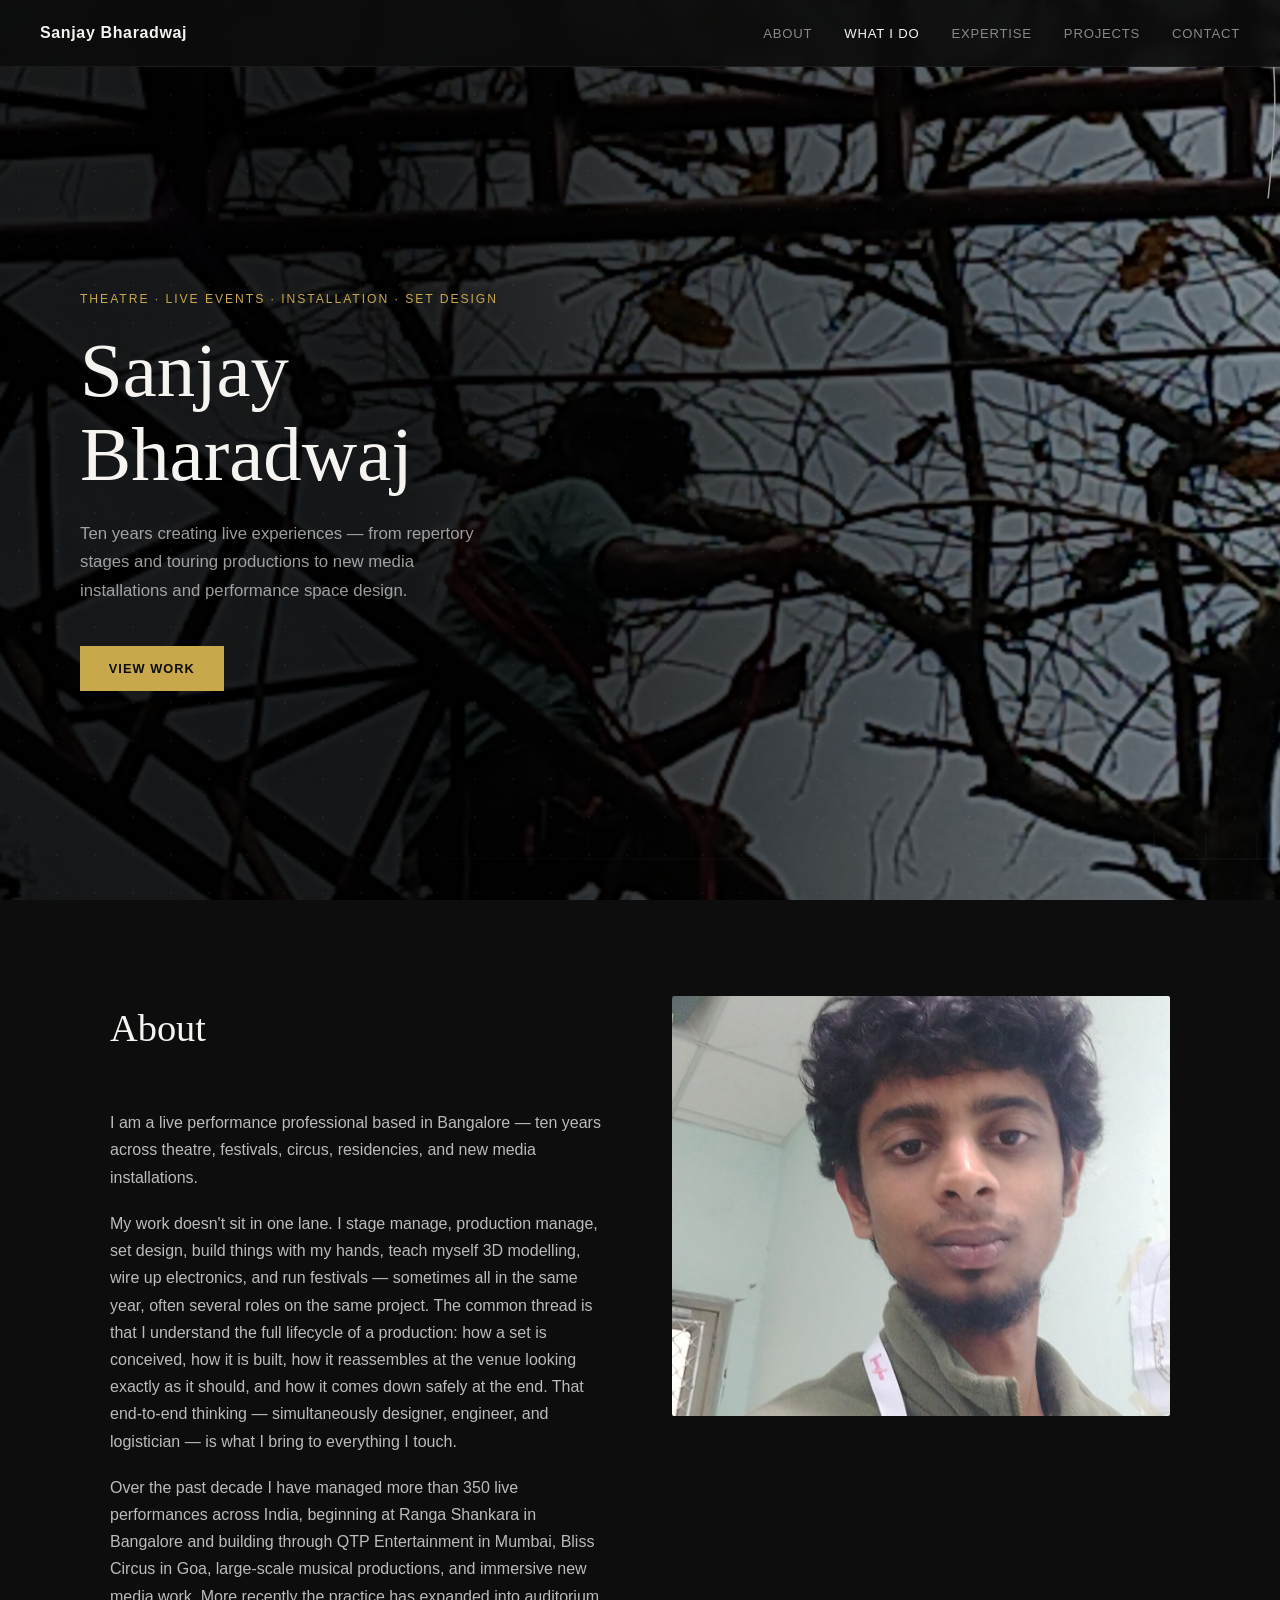
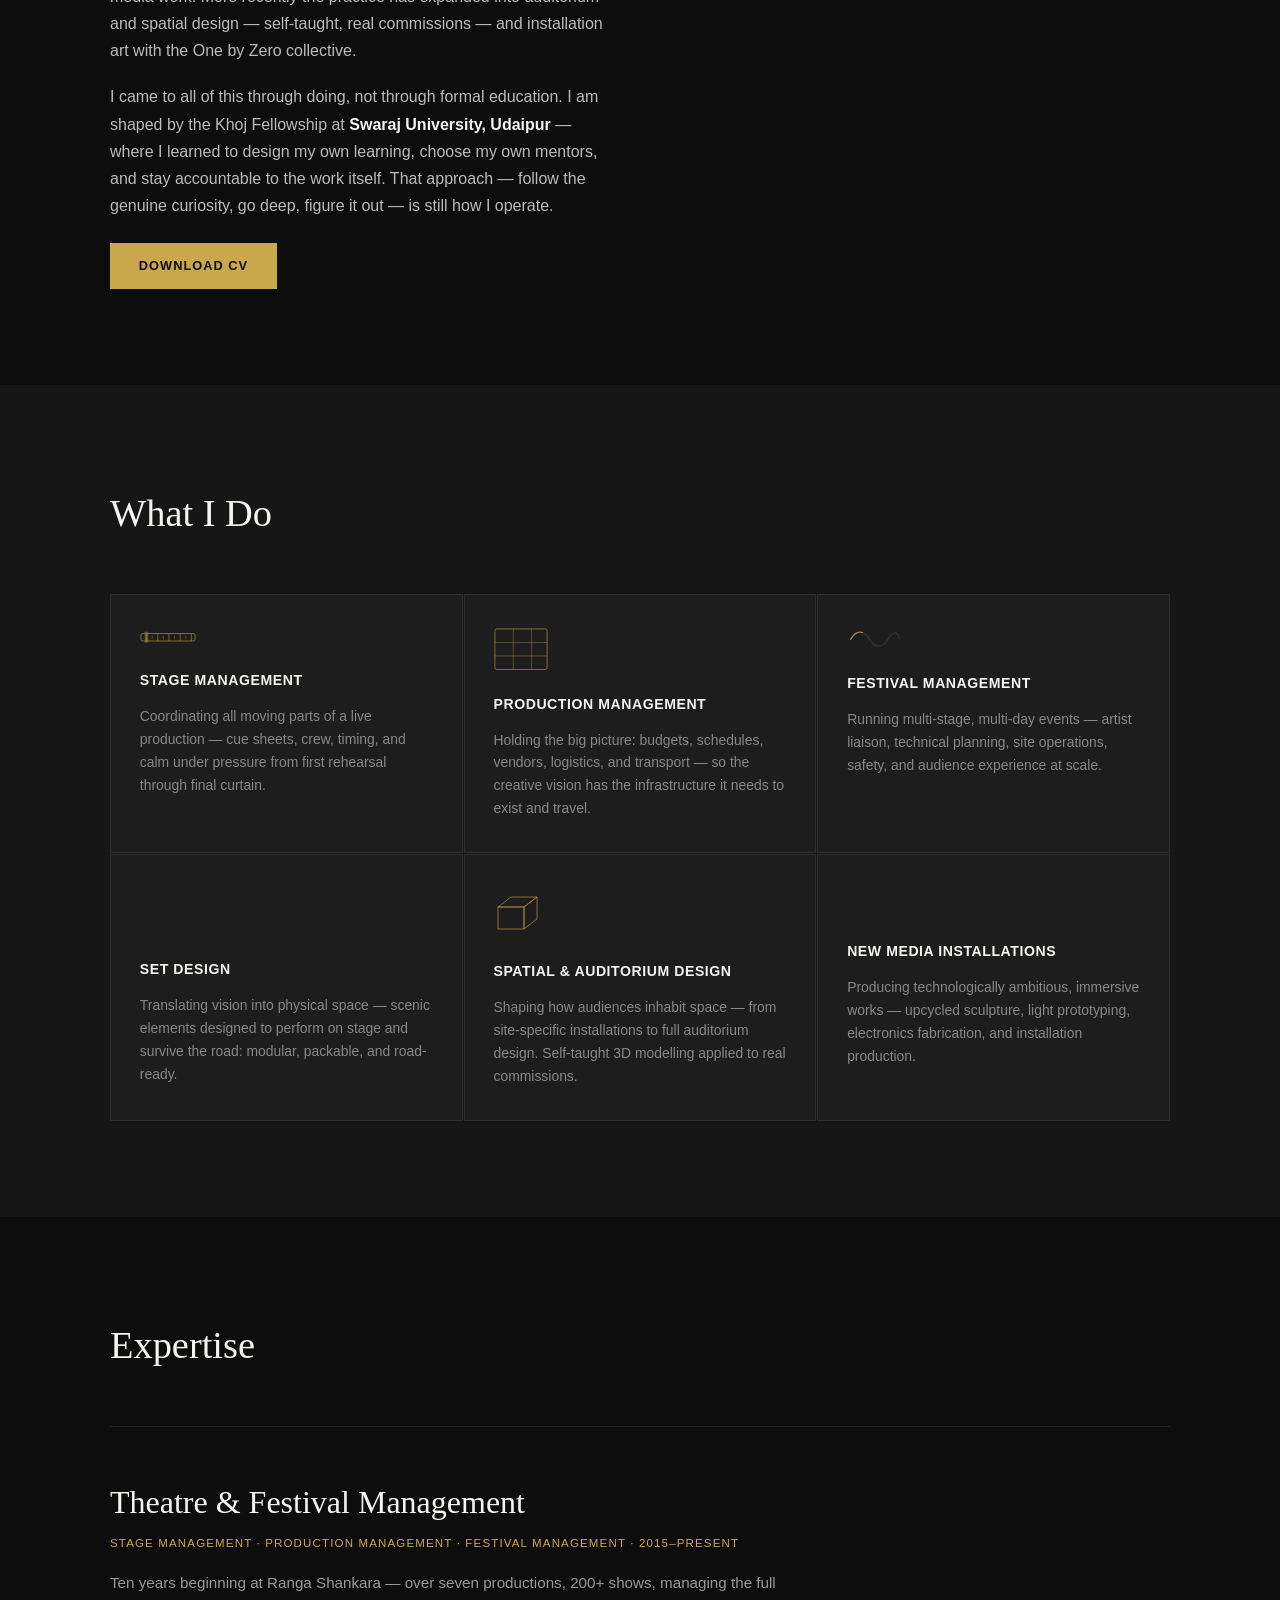
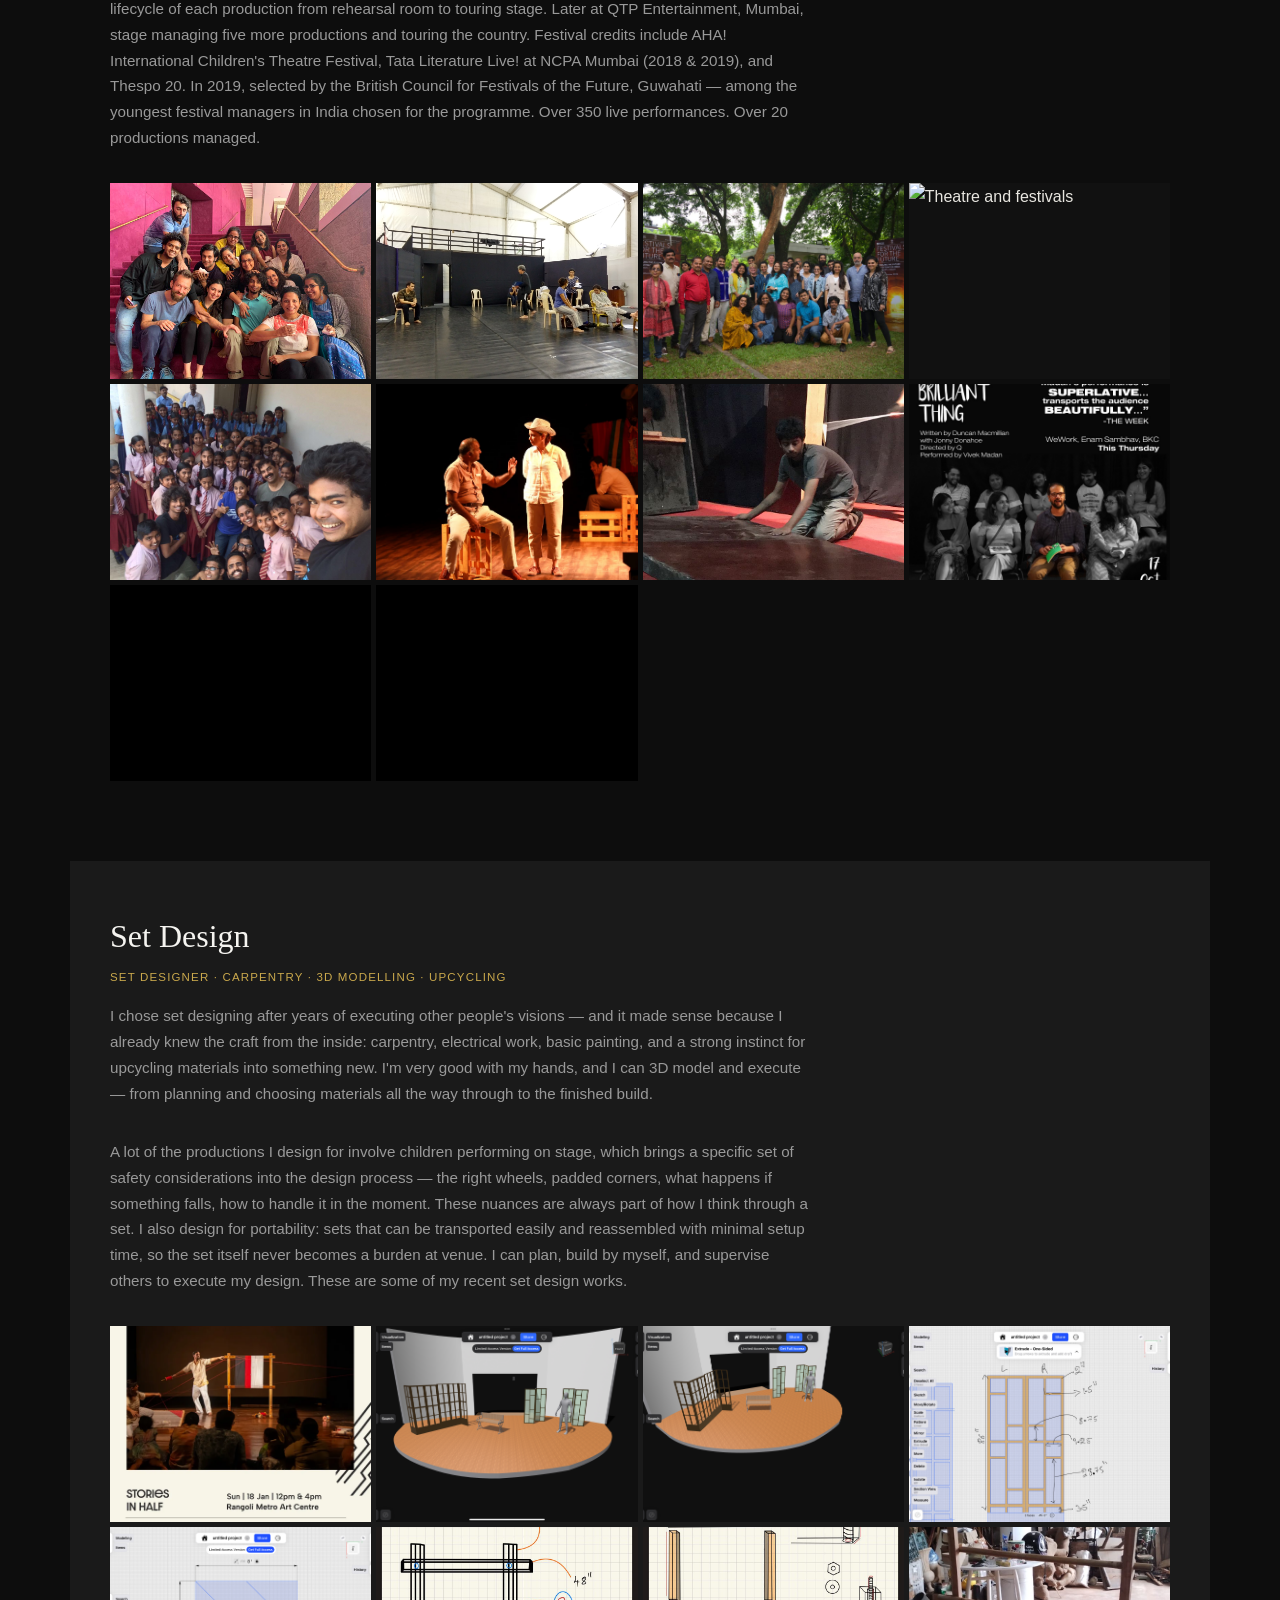
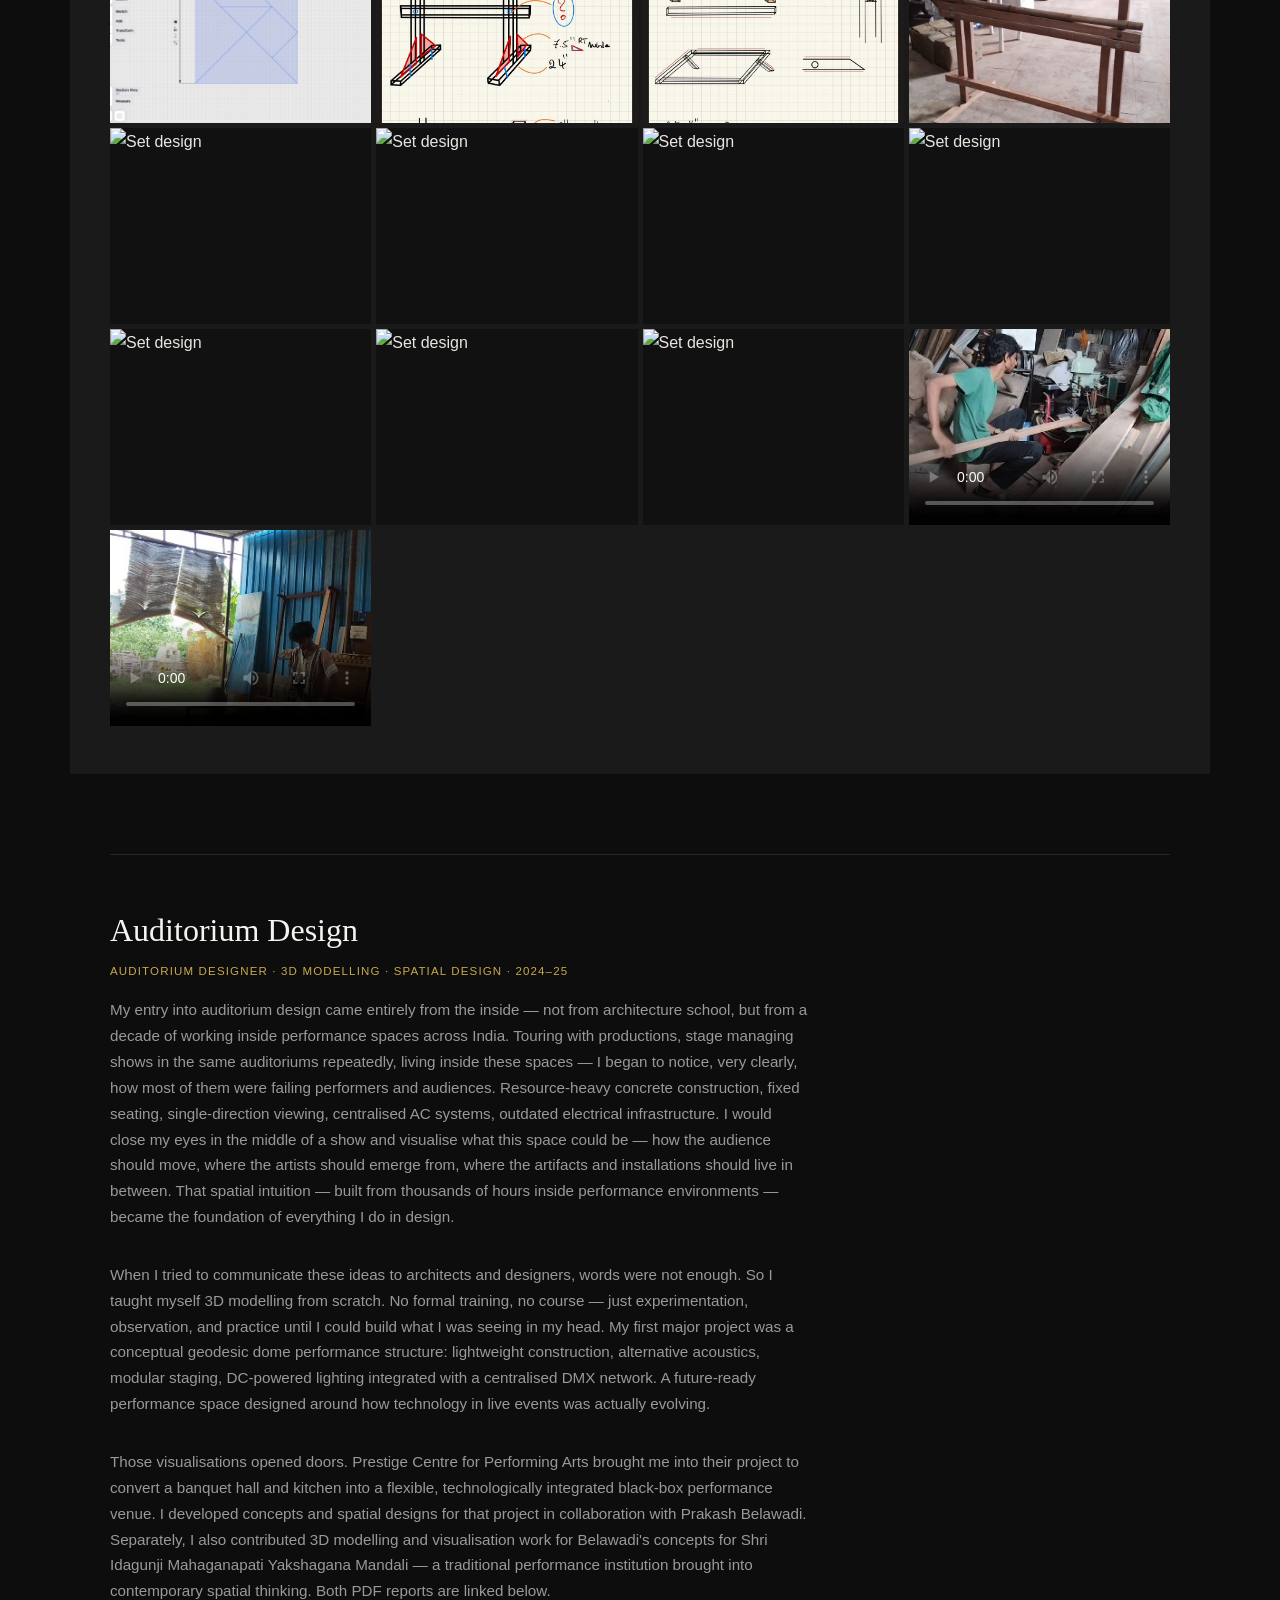
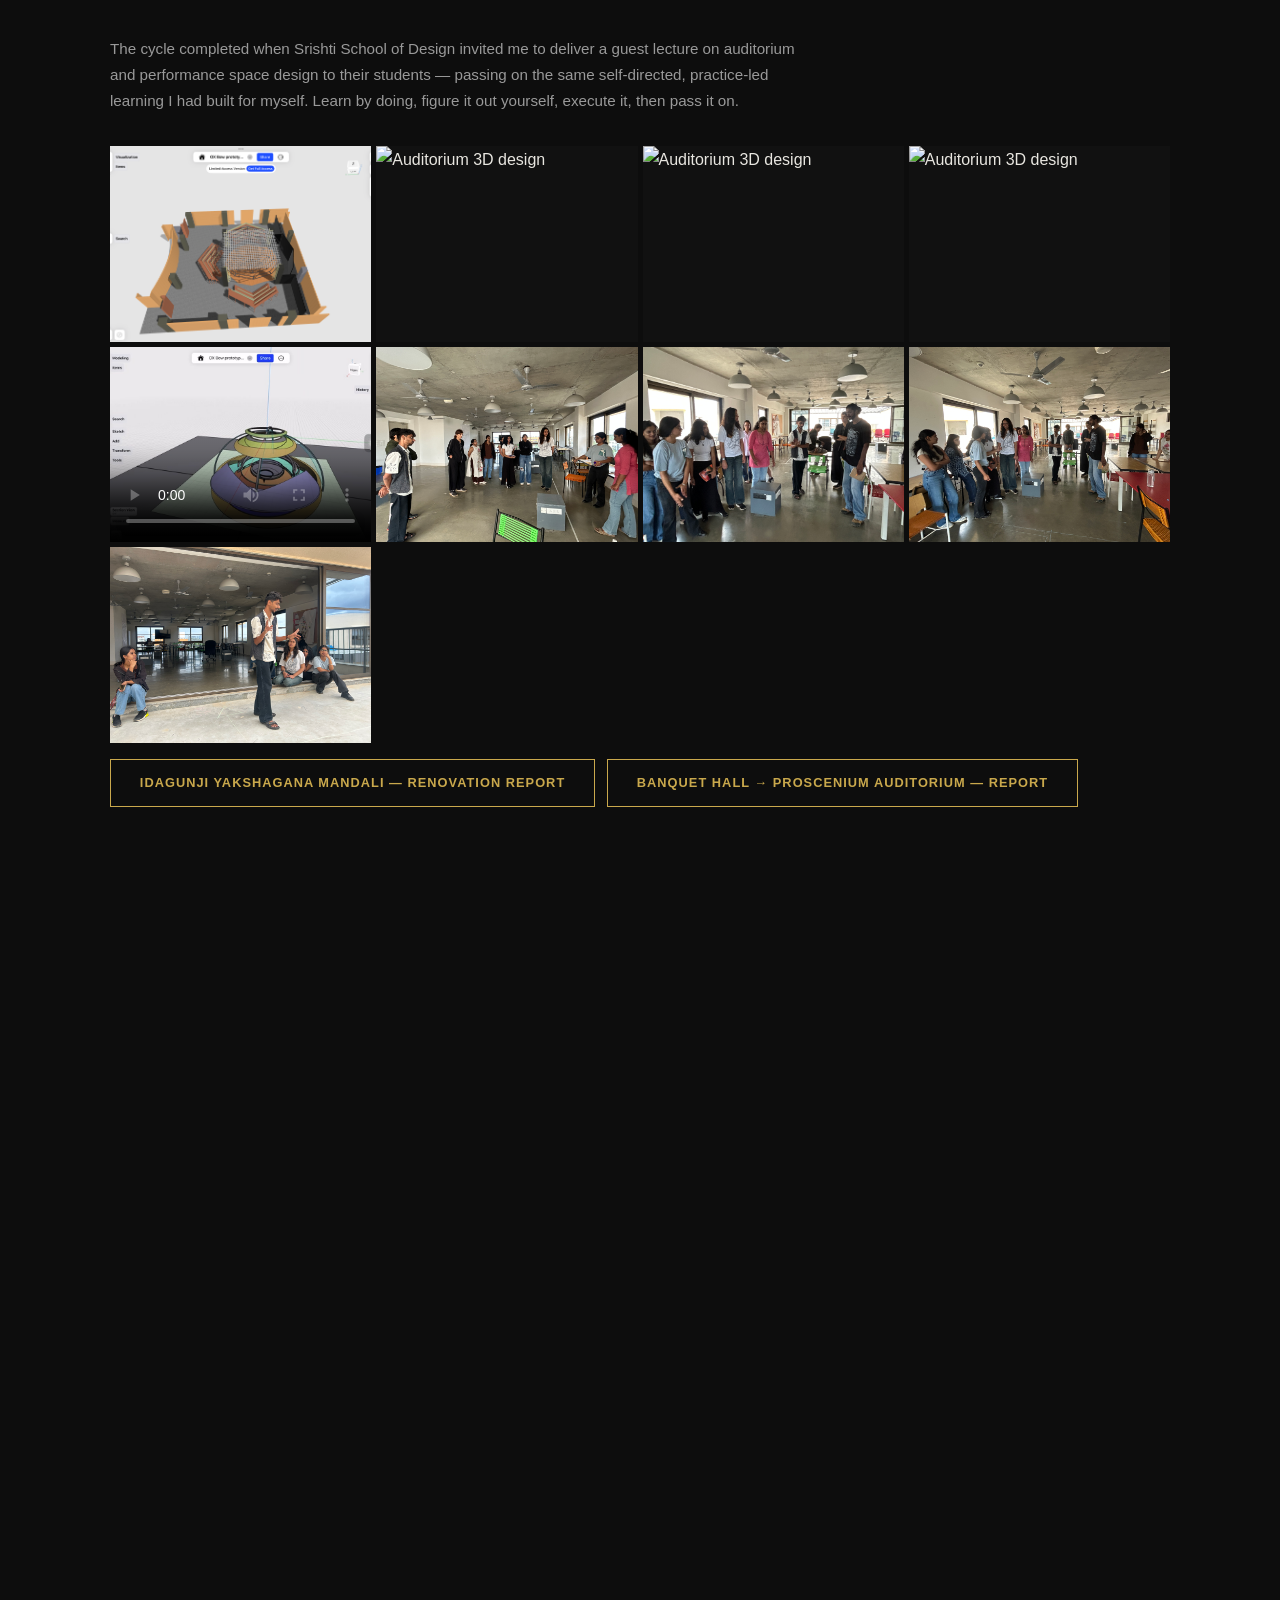
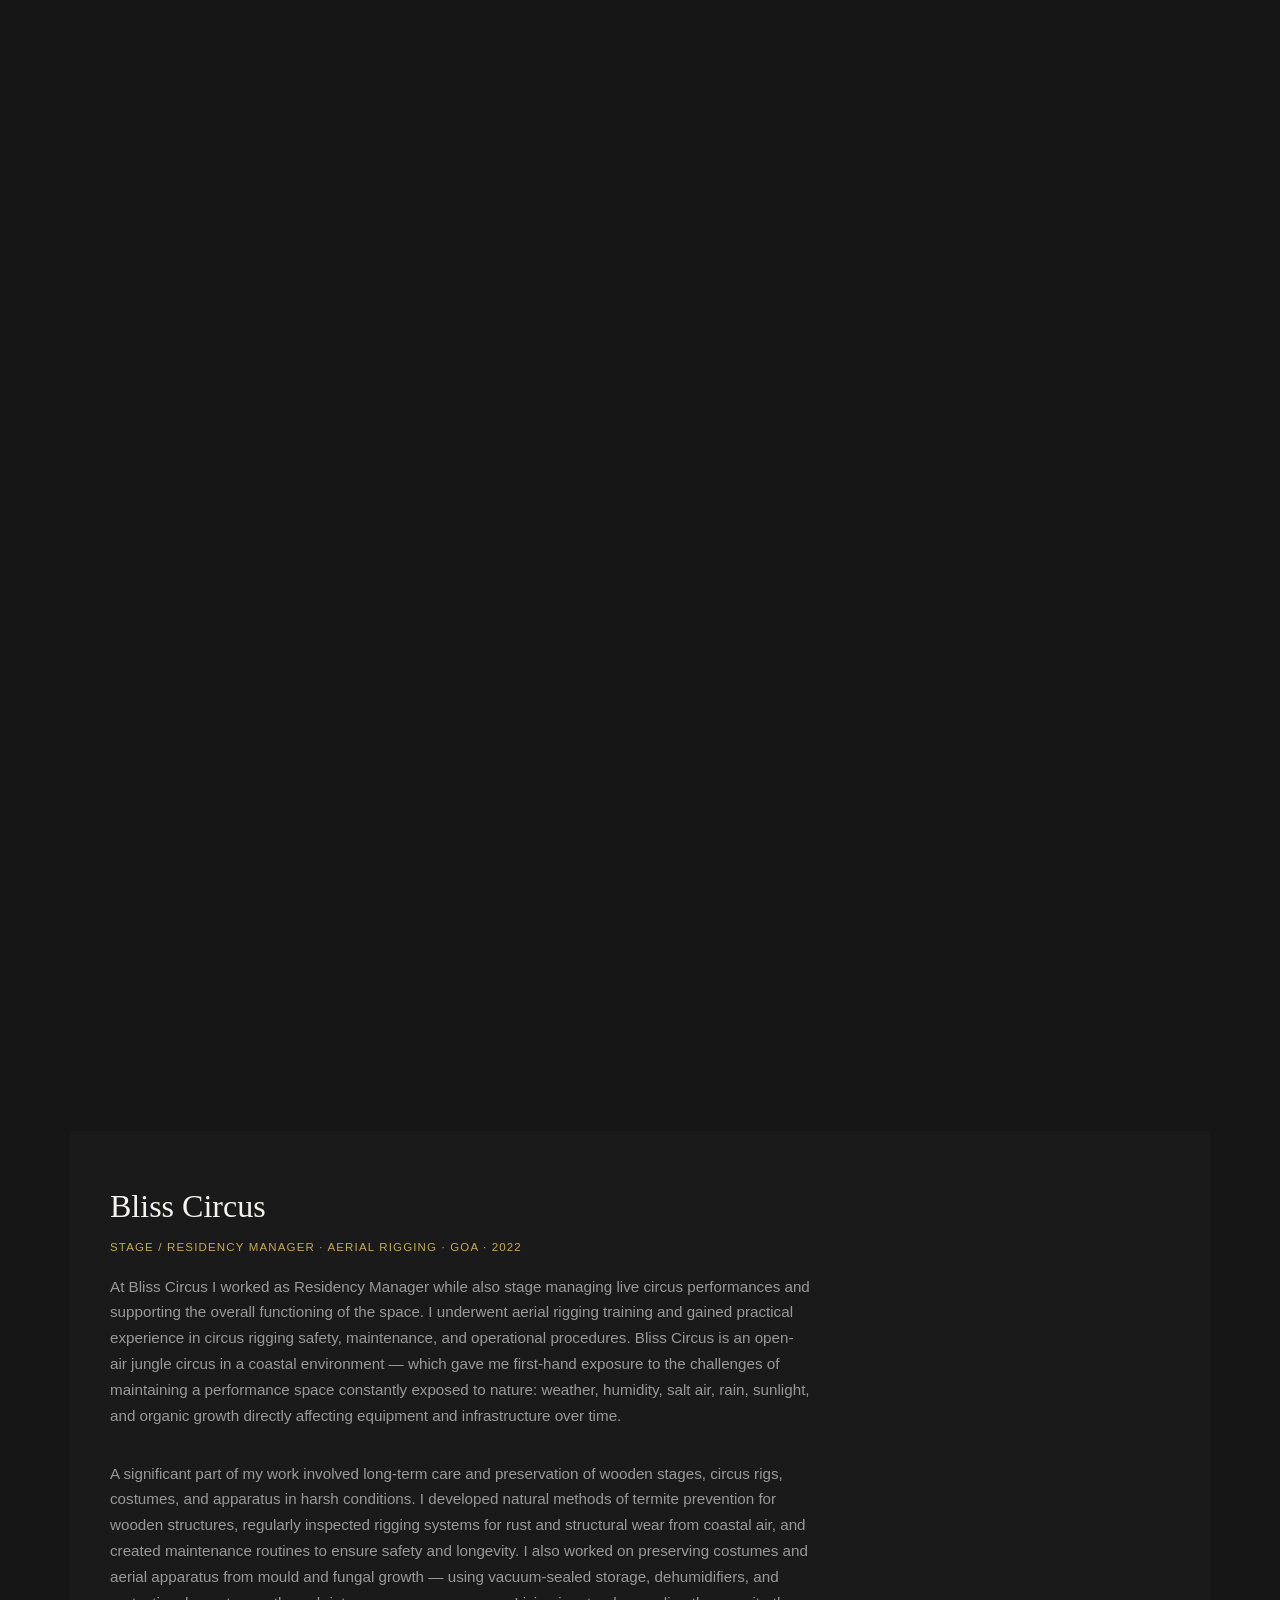
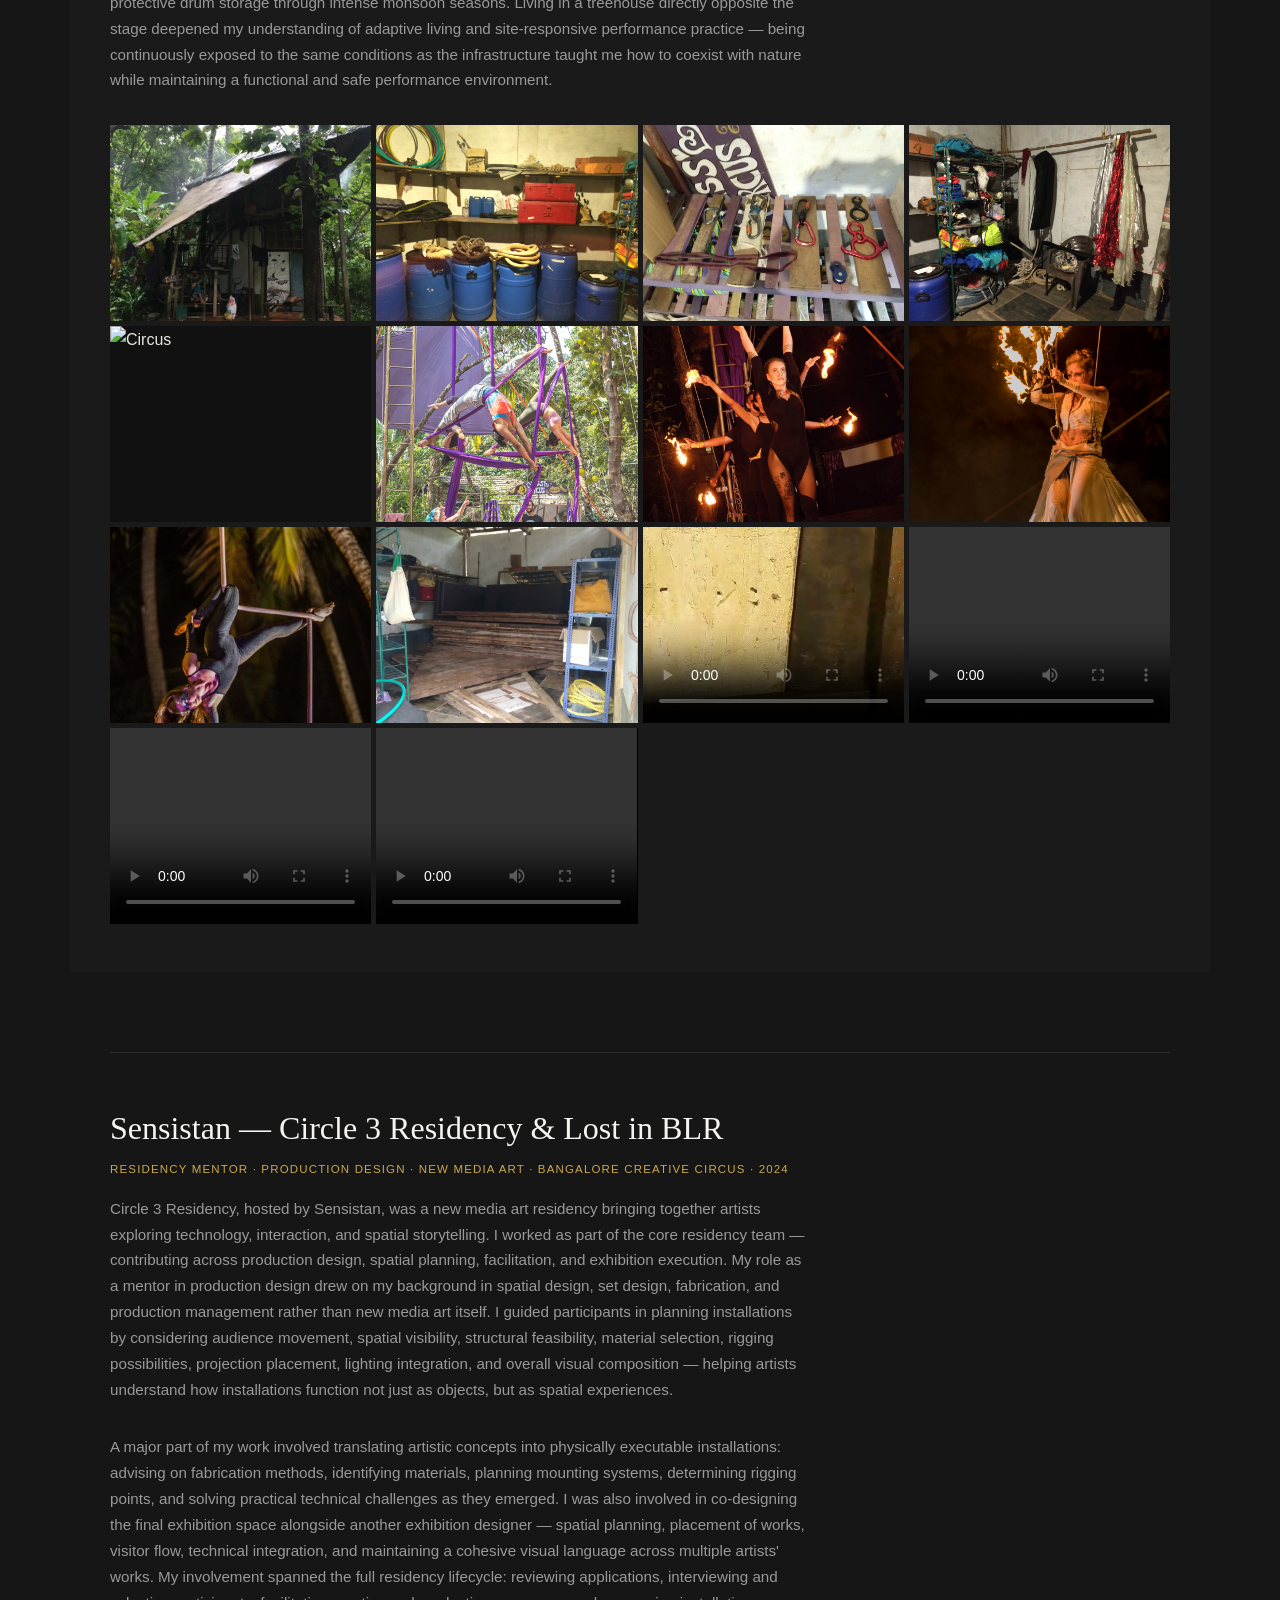
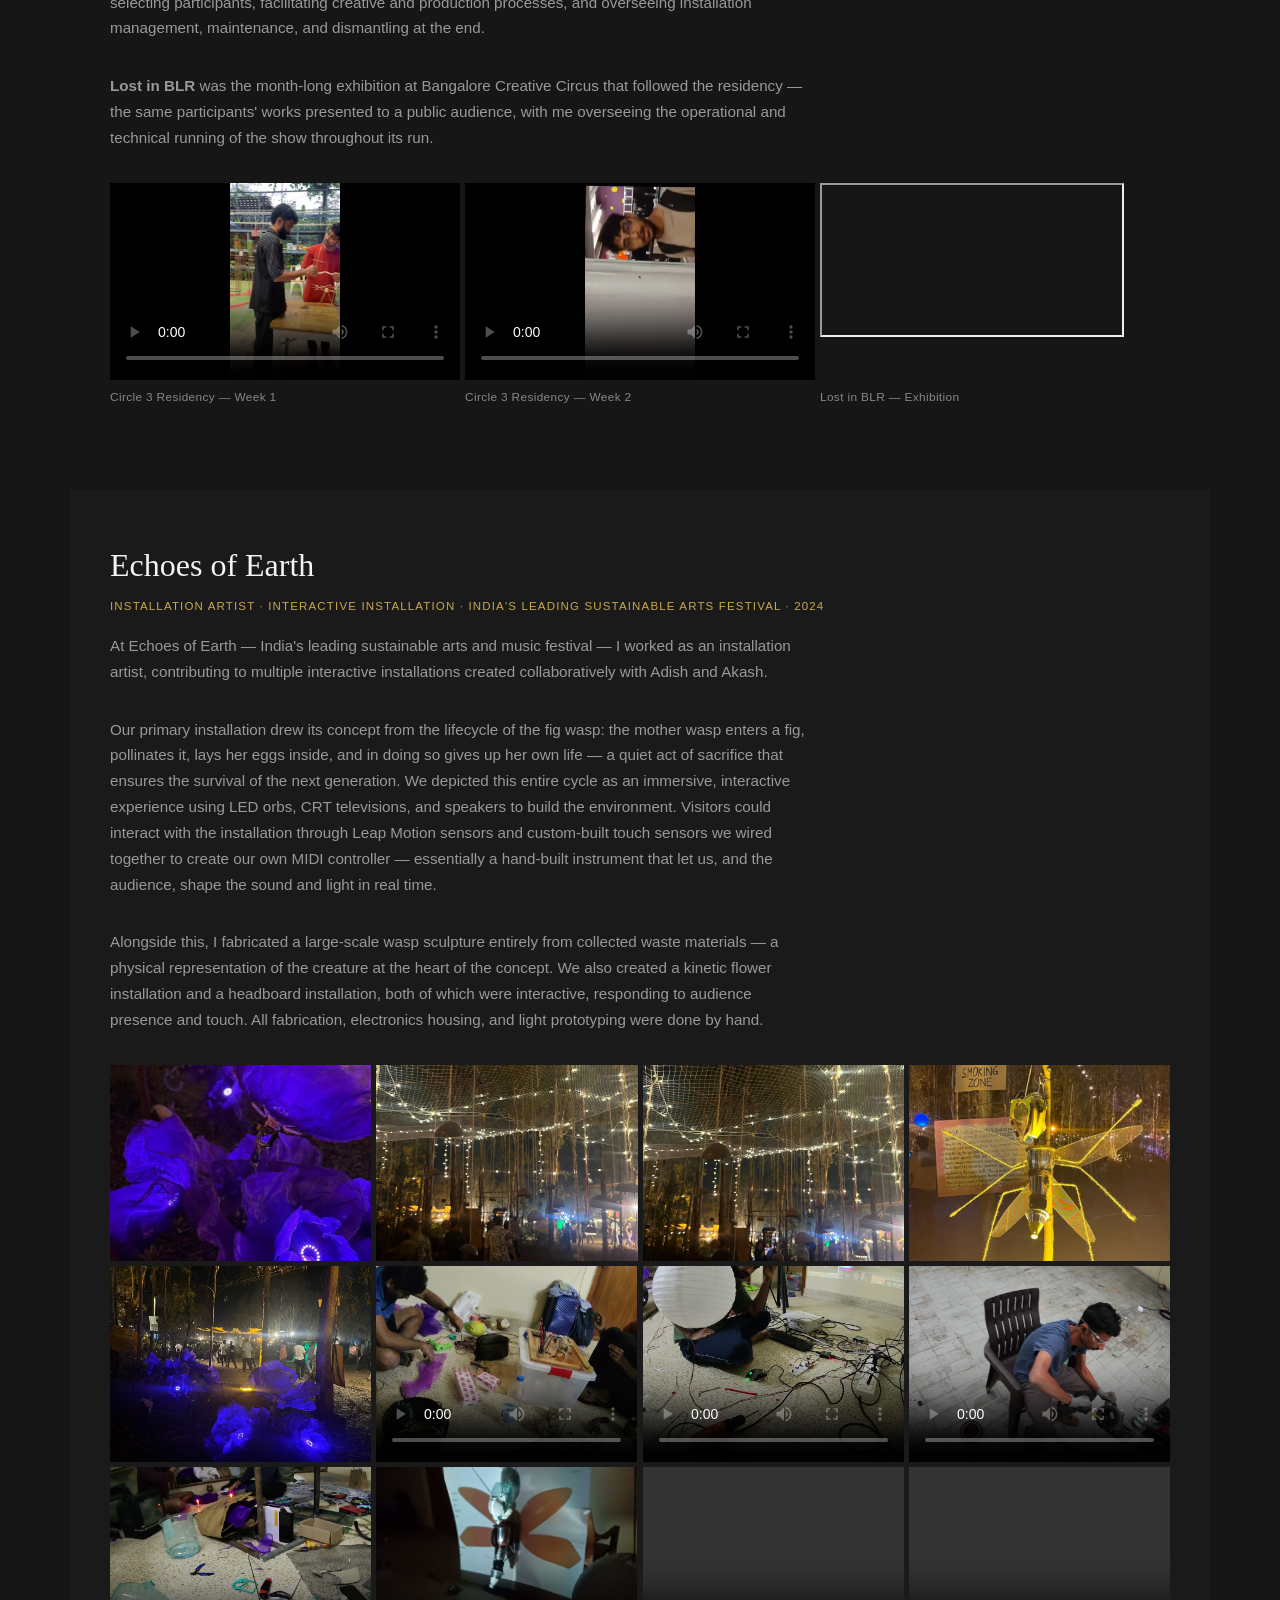
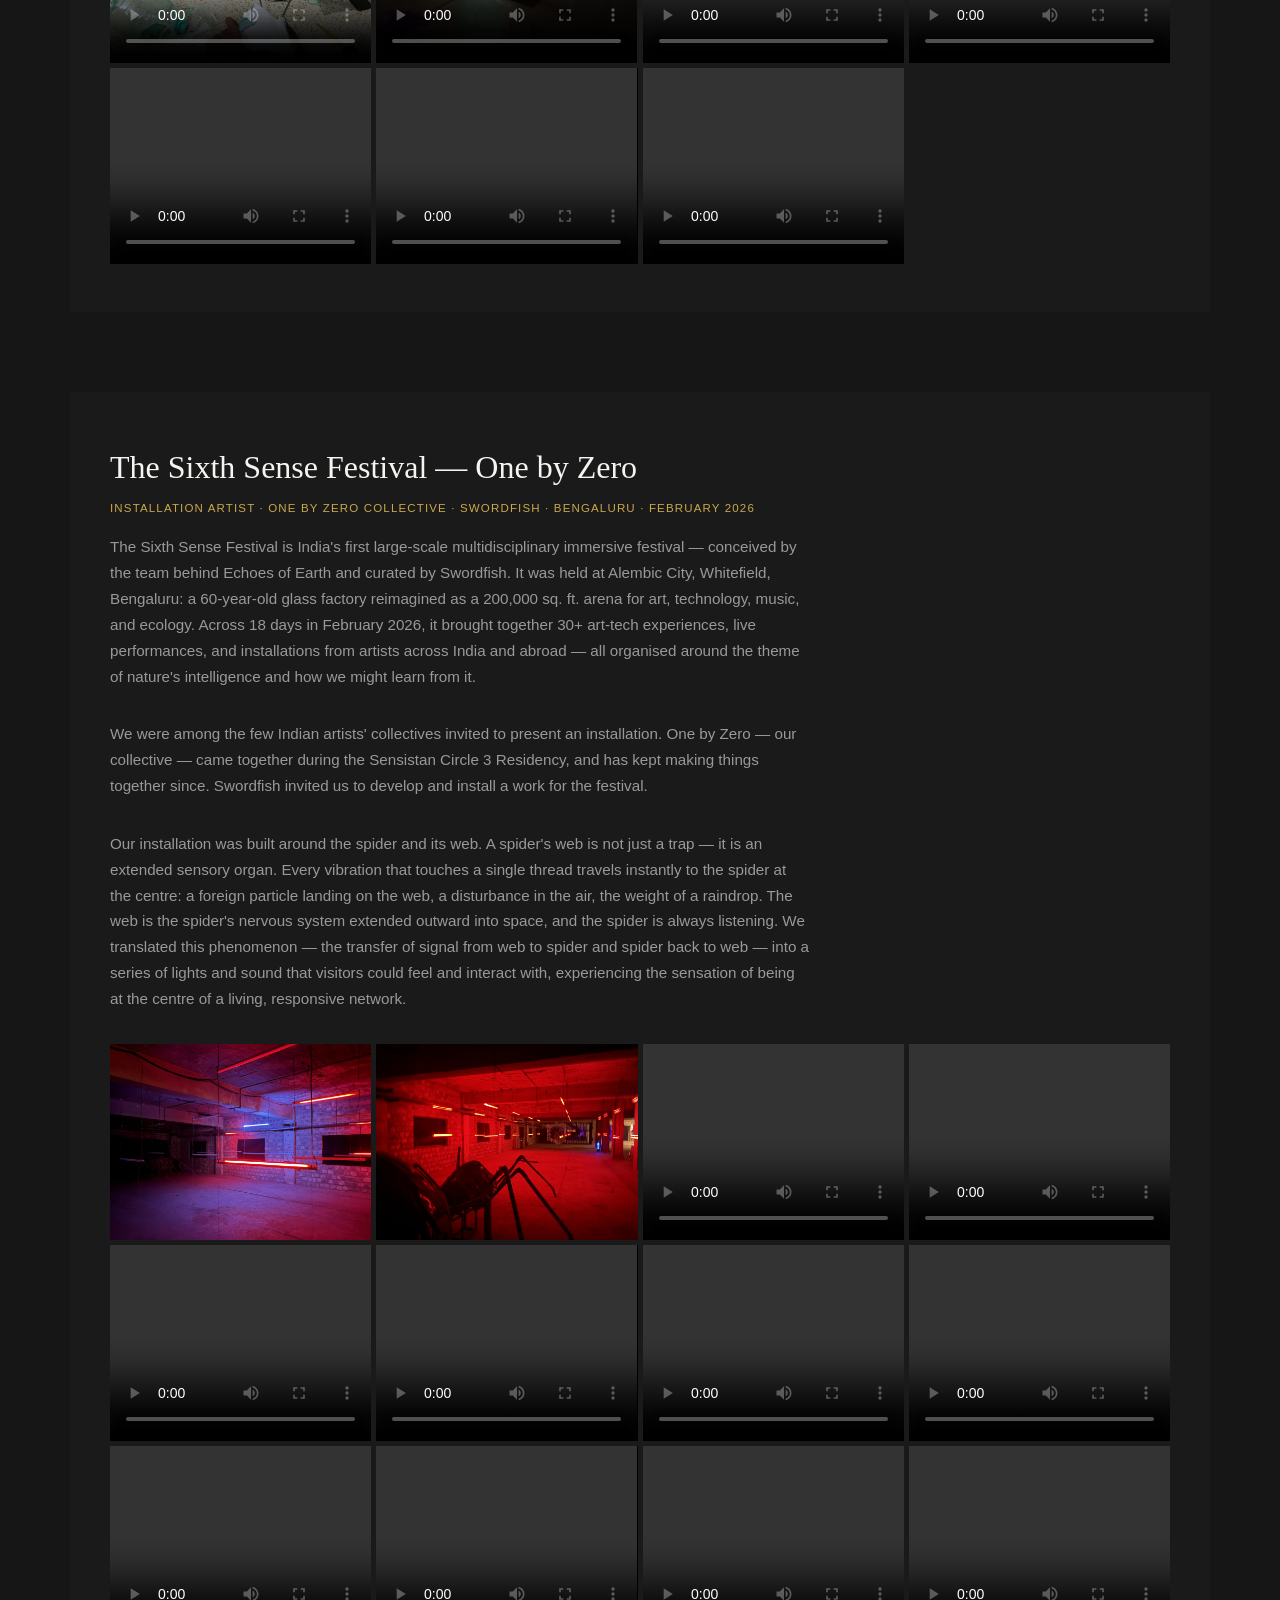
==== commit 9365cbde: "Add Kannada closing lines to closing note section" ====
--- a/index.html
+++ b/index.html
@@ -962,6 +962,12 @@
       <p class="project-desc">
         Everything you have seen here is the path to that.
       </p>
+      <p class="project-desc" style="font-size:1.25rem;line-height:2.2;letter-spacing:0.02em;">
+        ತಾಳಿ ನಡಿ<br/>
+        ತಿಳಿ ನಡಿ<br/>
+        ದಿನ ನಡಿ<br/>
+        ದೂರ ನಡಿ
+      </p>
     </div>
   </section>
 
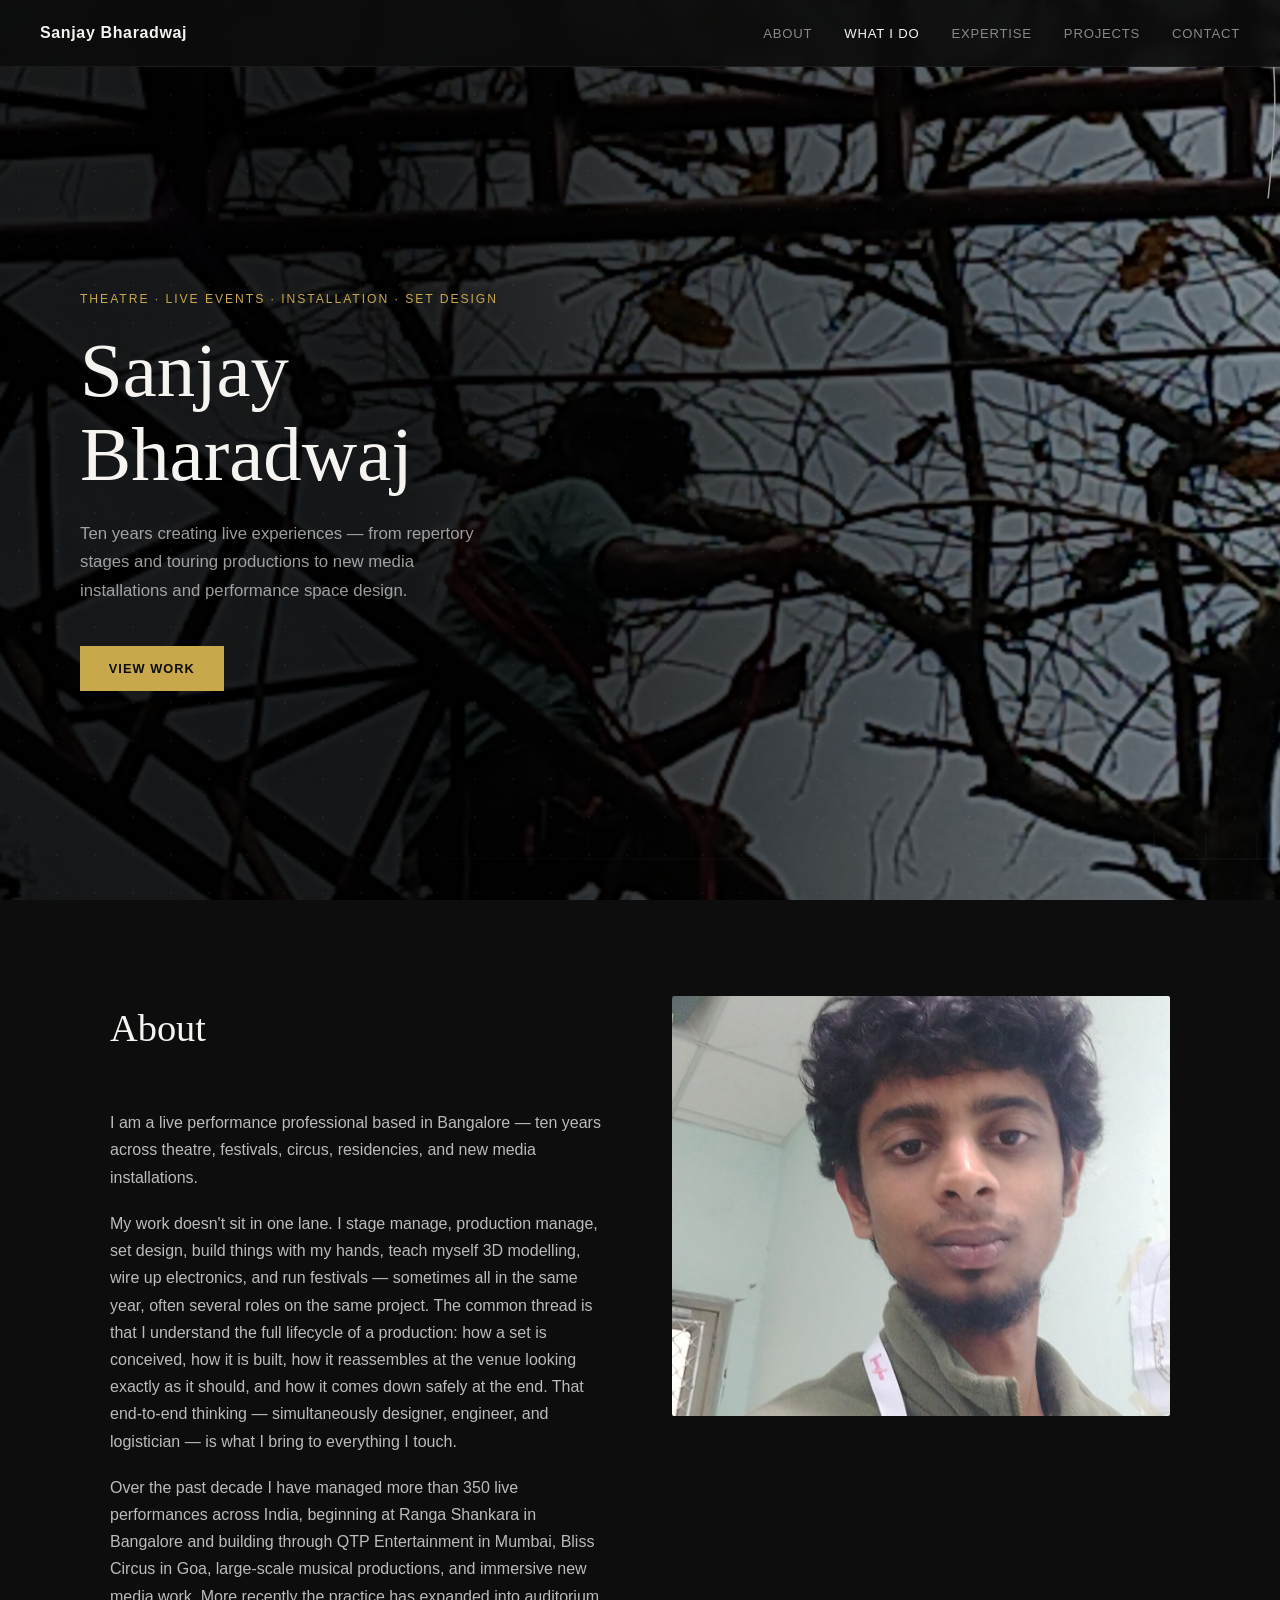
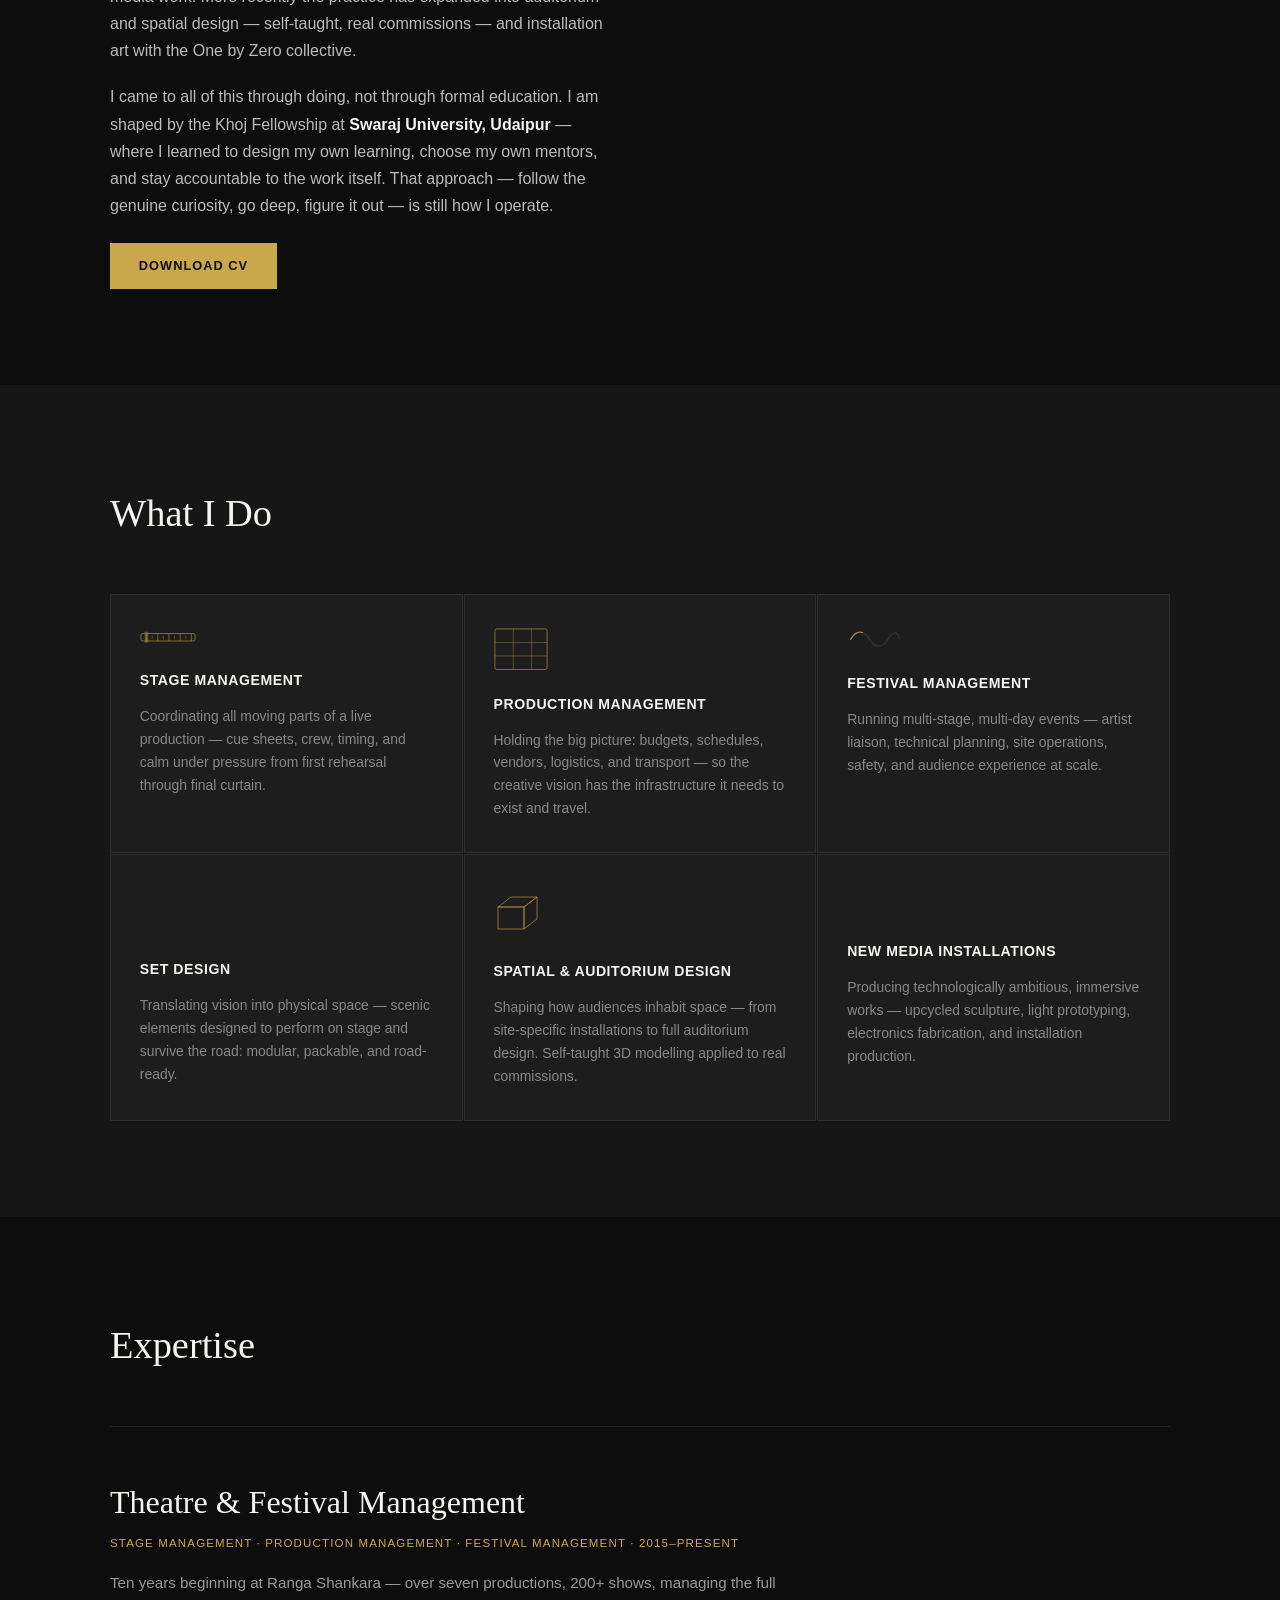
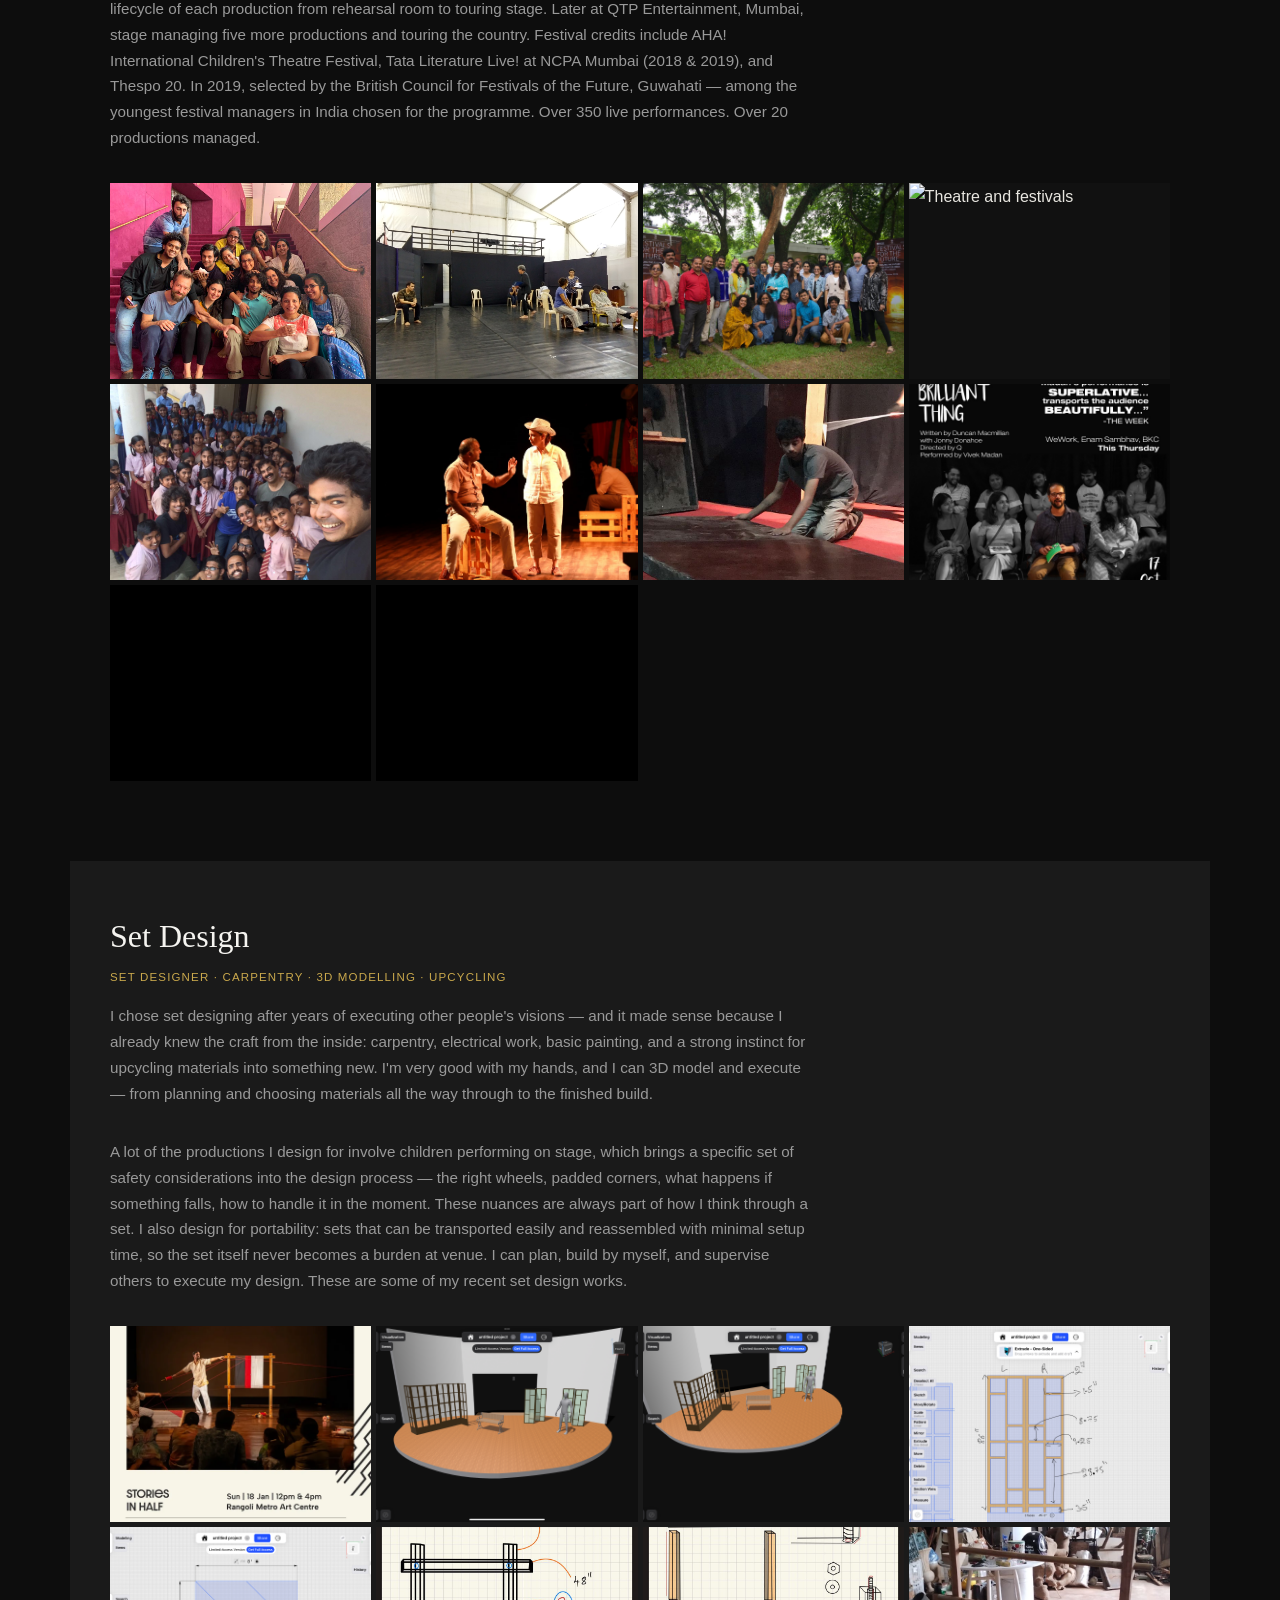
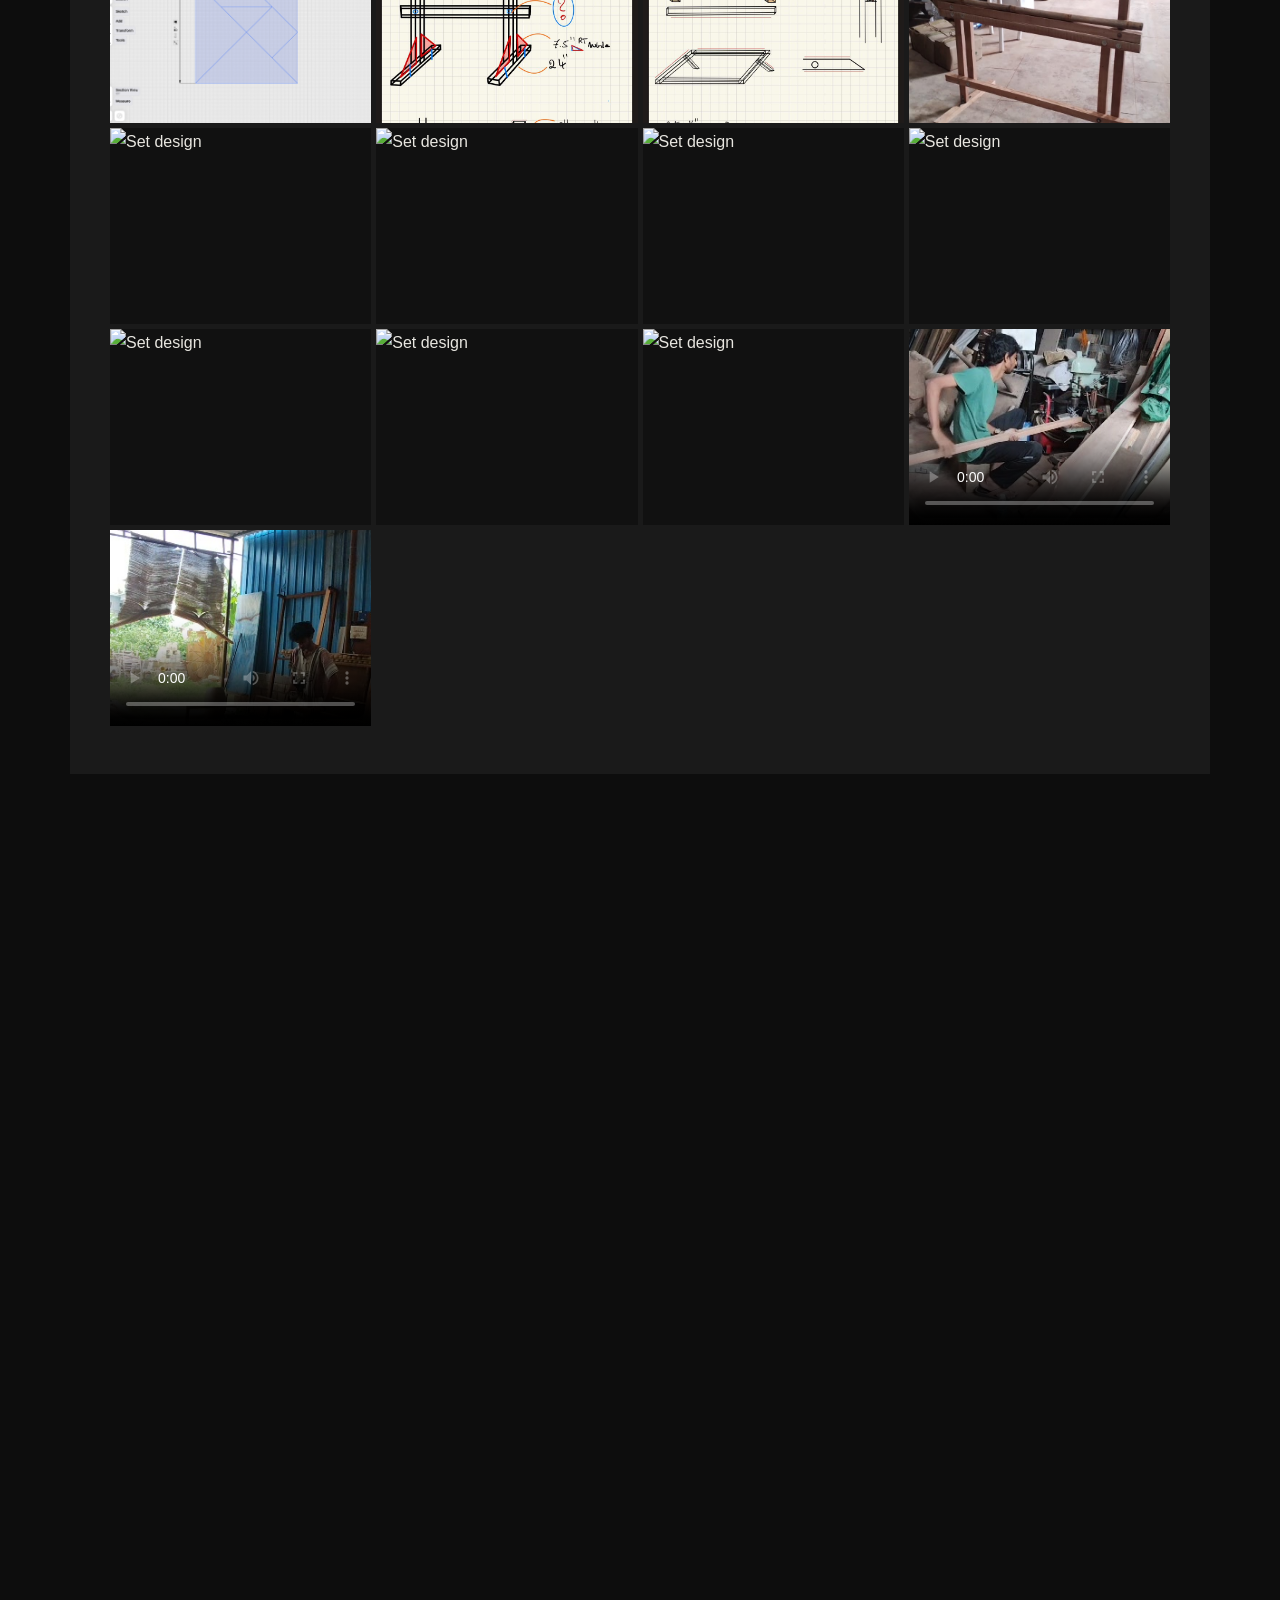
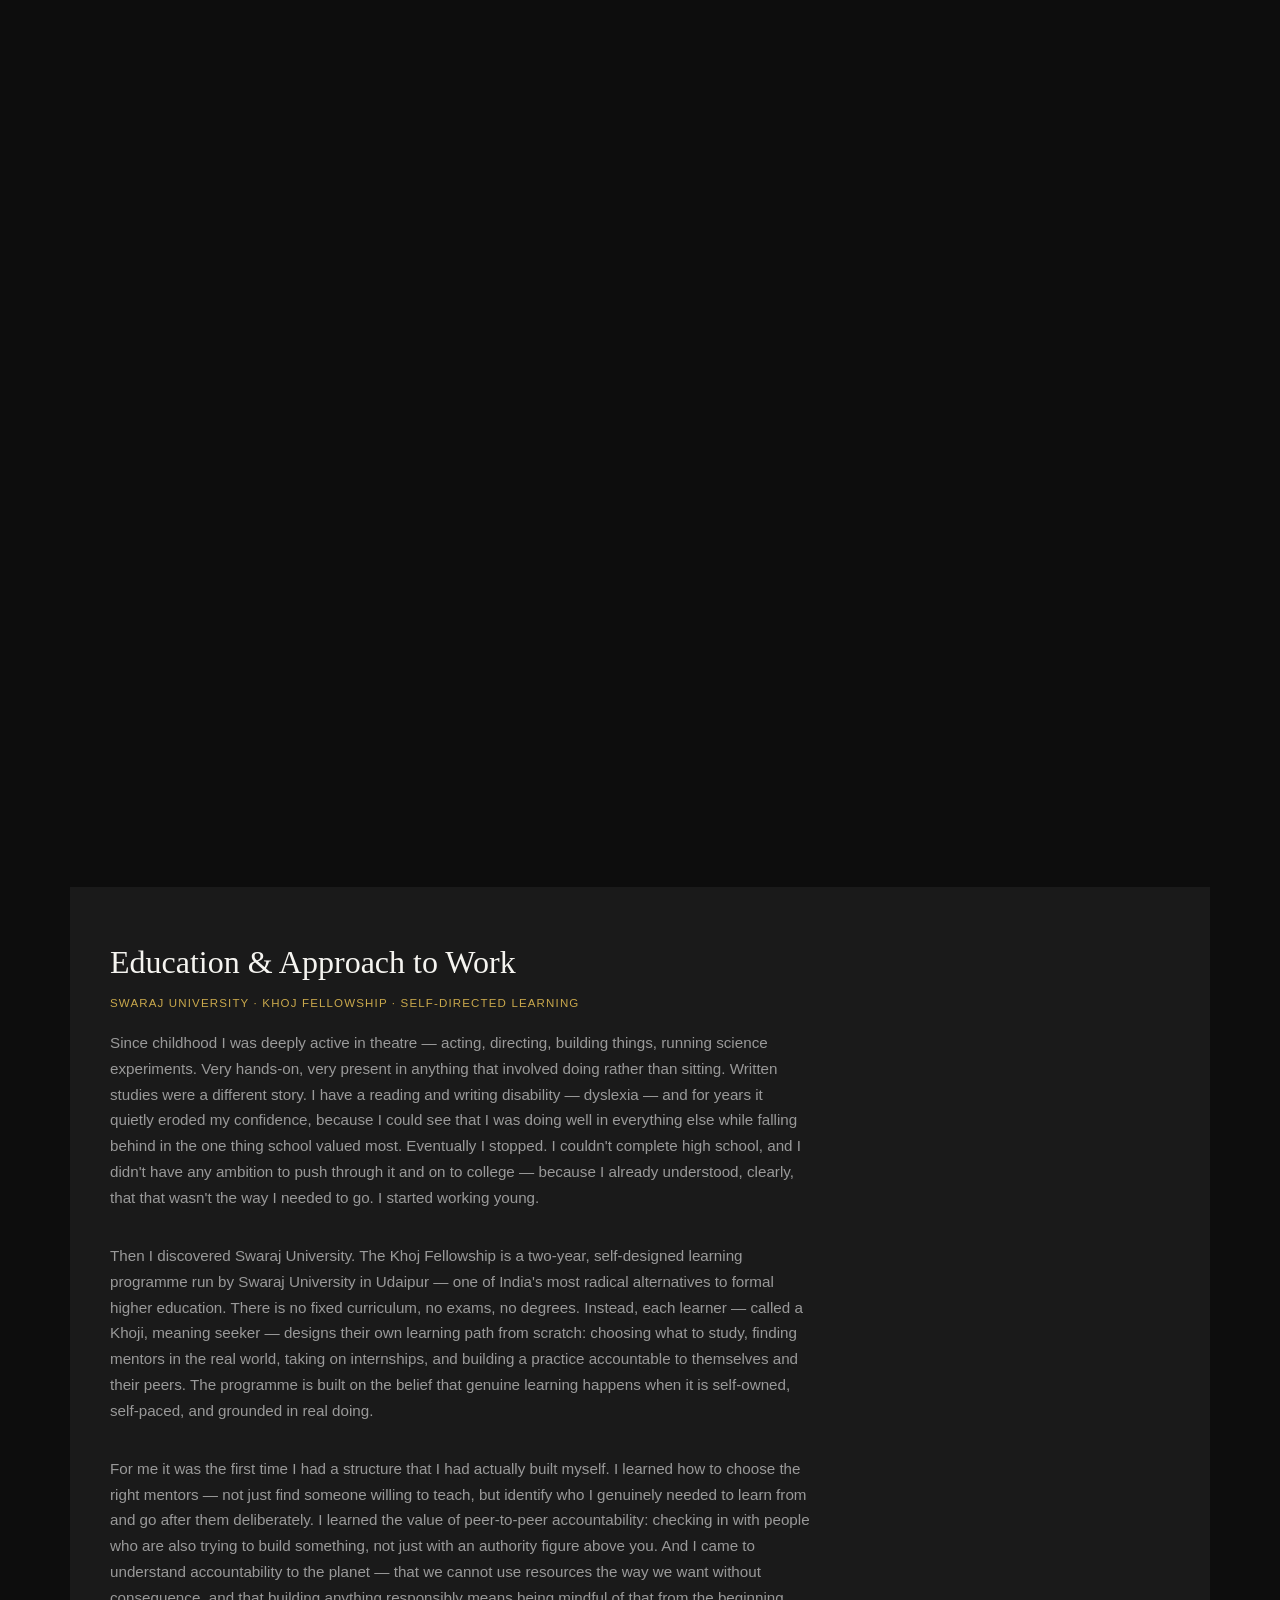
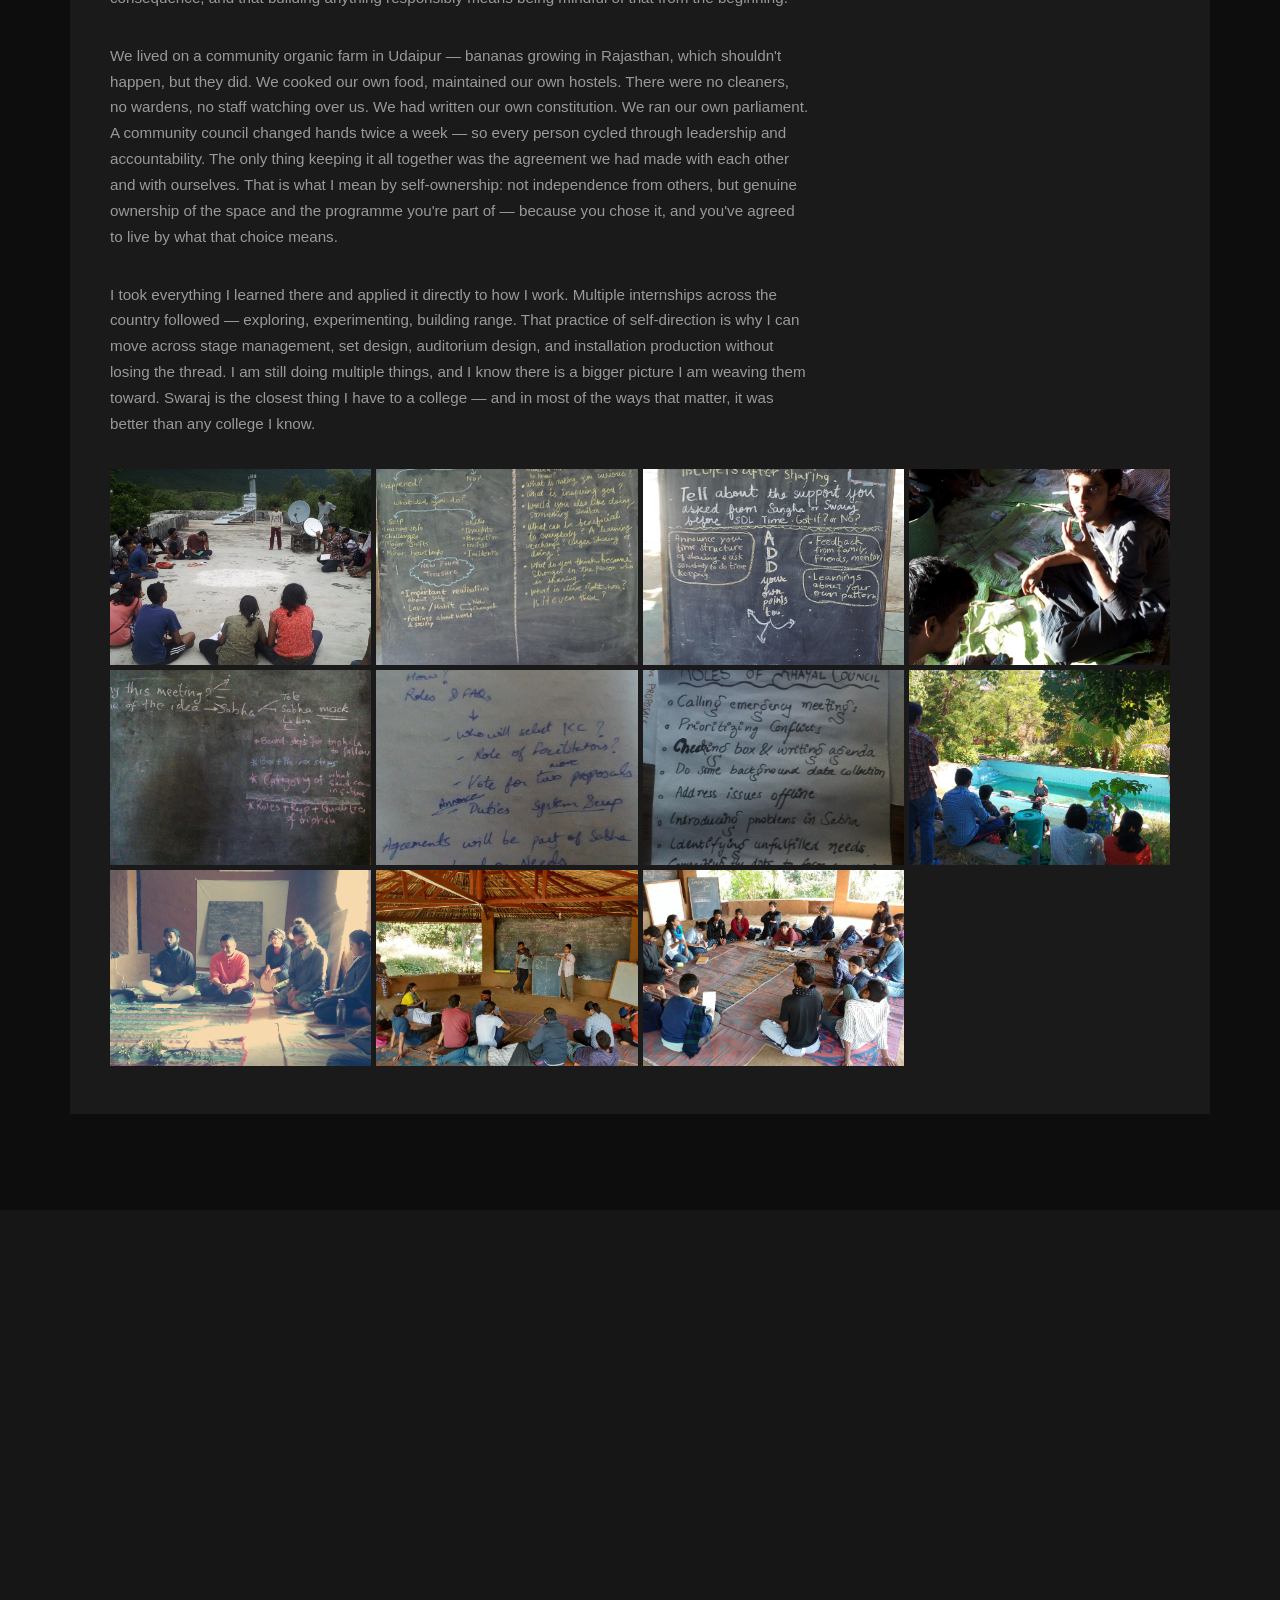
==== commit 05a90bf7: "Fix Kannada line spacing" ====
--- a/index.html
+++ b/index.html
@@ -962,12 +962,12 @@
       <p class="project-desc">
         Everything you have seen here is the path to that.
       </p>
-      <p class="project-desc" style="font-size:1.25rem;line-height:2.2;letter-spacing:0.02em;">
-        ತಾಳಿ ನಡಿ<br/>
-        ತಿಳಿ ನಡಿ<br/>
-        ದಿನ ನಡಿ<br/>
-        ದೂರ ನಡಿ
-      </p>
+      <div style="font-size:1.2rem;letter-spacing:0.03em;margin-top:1.2rem;">
+        <p style="margin:0 0 1rem 0;">ತಾಳಿ ನಡಿ</p>
+        <p style="margin:0 0 1rem 0;">ತಿಳಿ ನಡಿ</p>
+        <p style="margin:0 0 1rem 0;">ದಿನ ನಡಿ</p>
+        <p style="margin:0;">ದೂರ ನಡಿ</p>
+      </div>
     </div>
   </section>
 
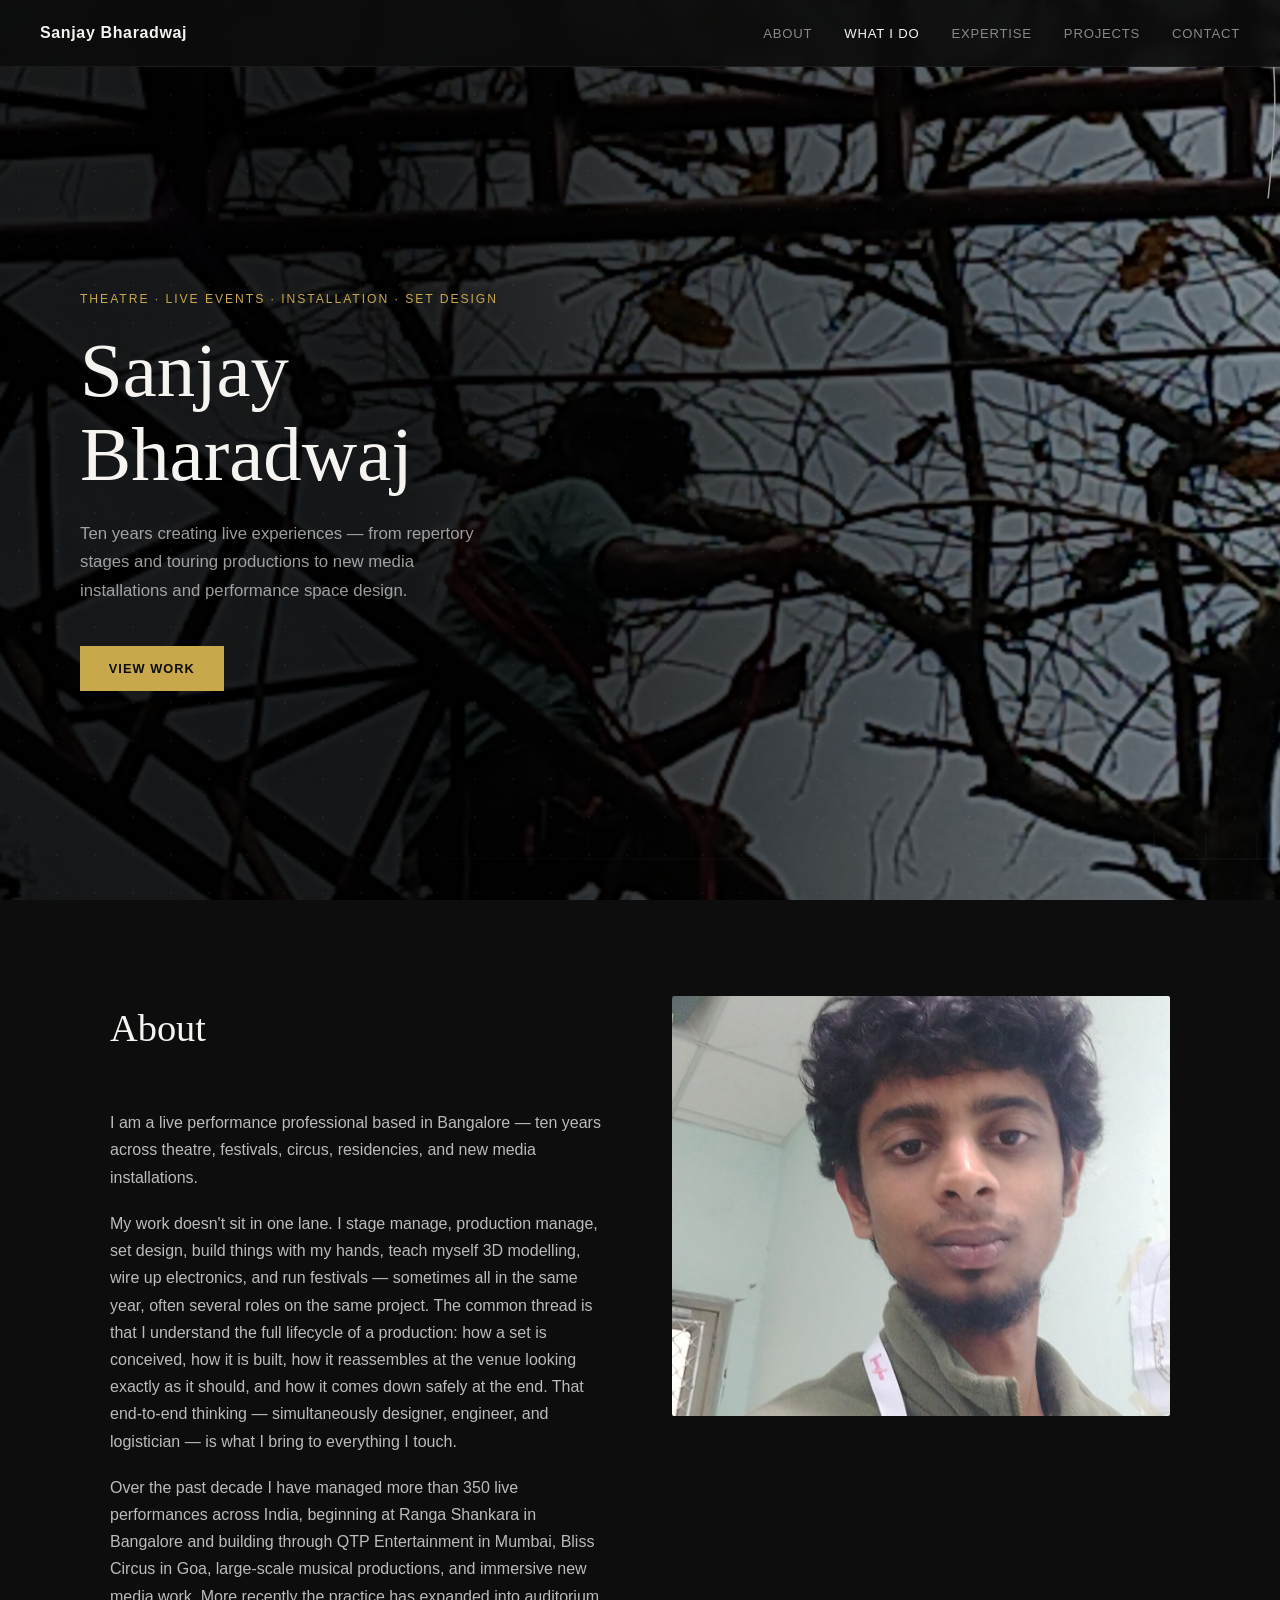
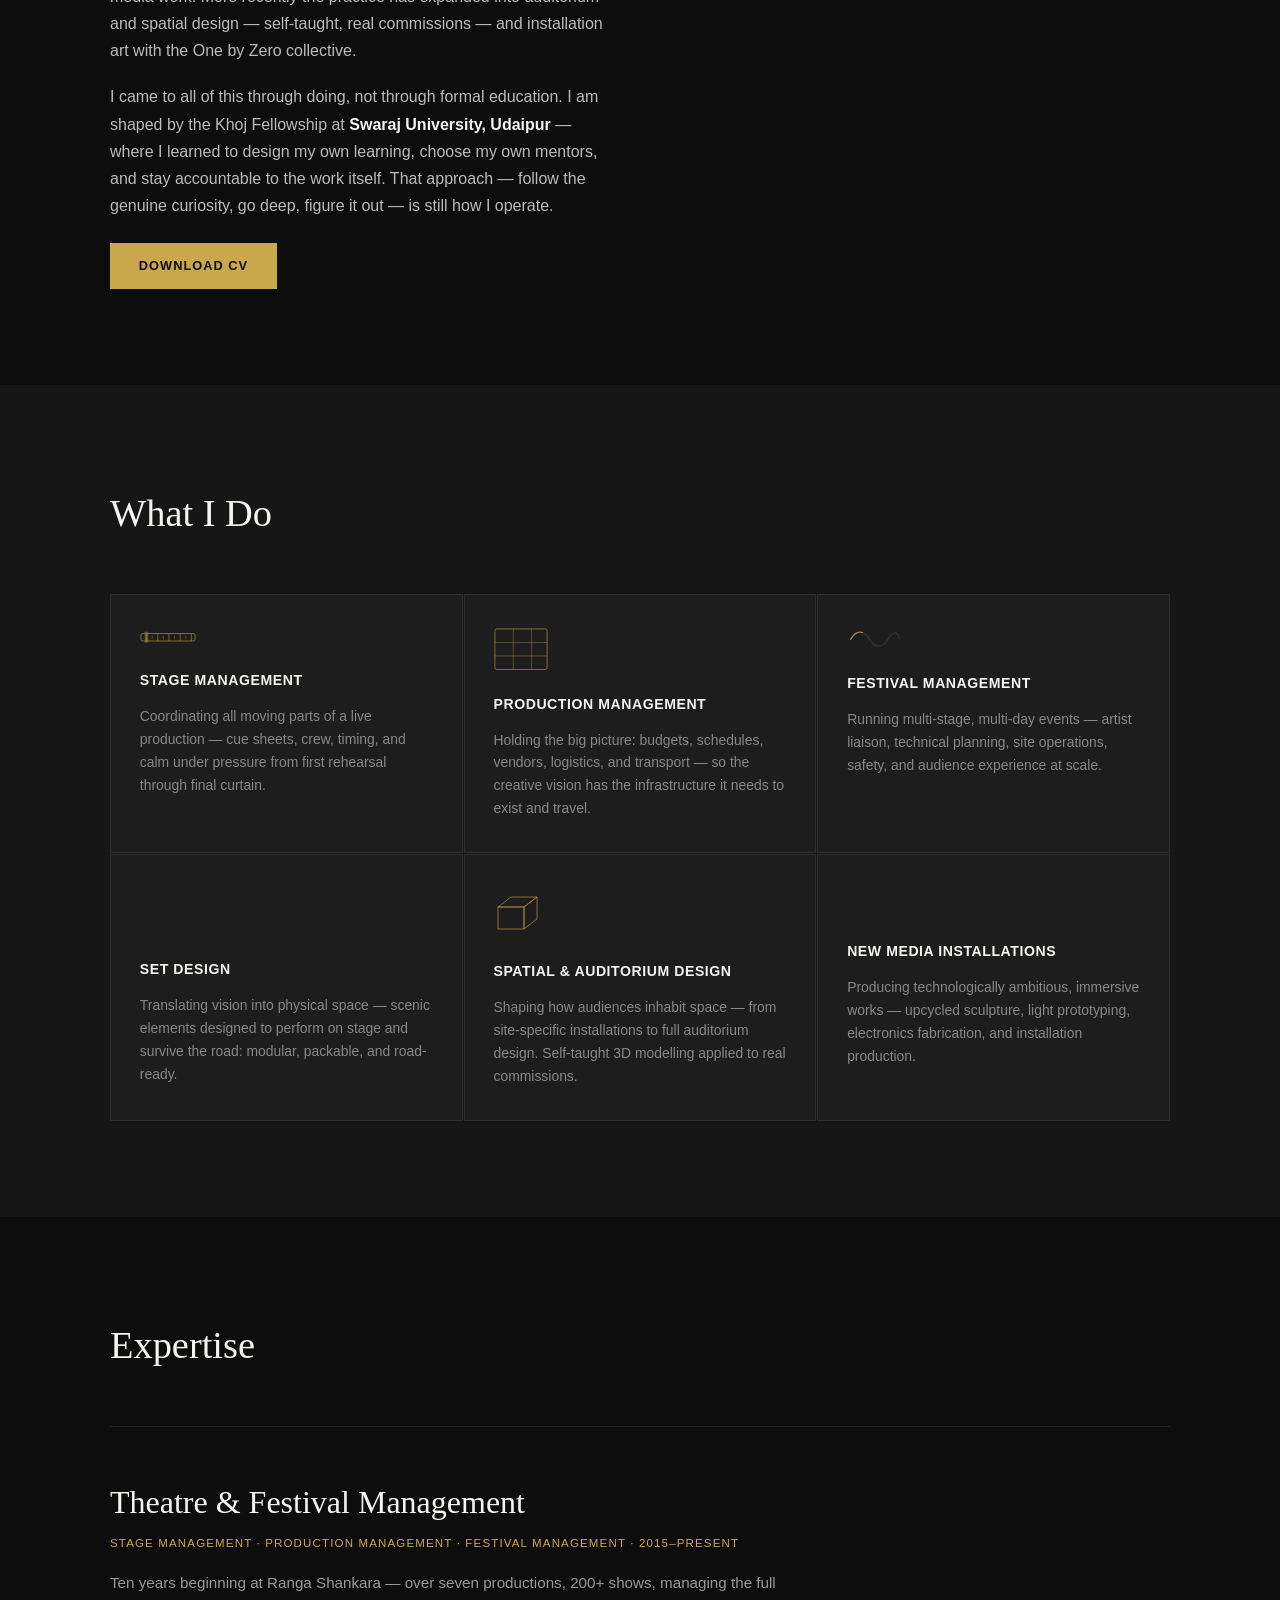
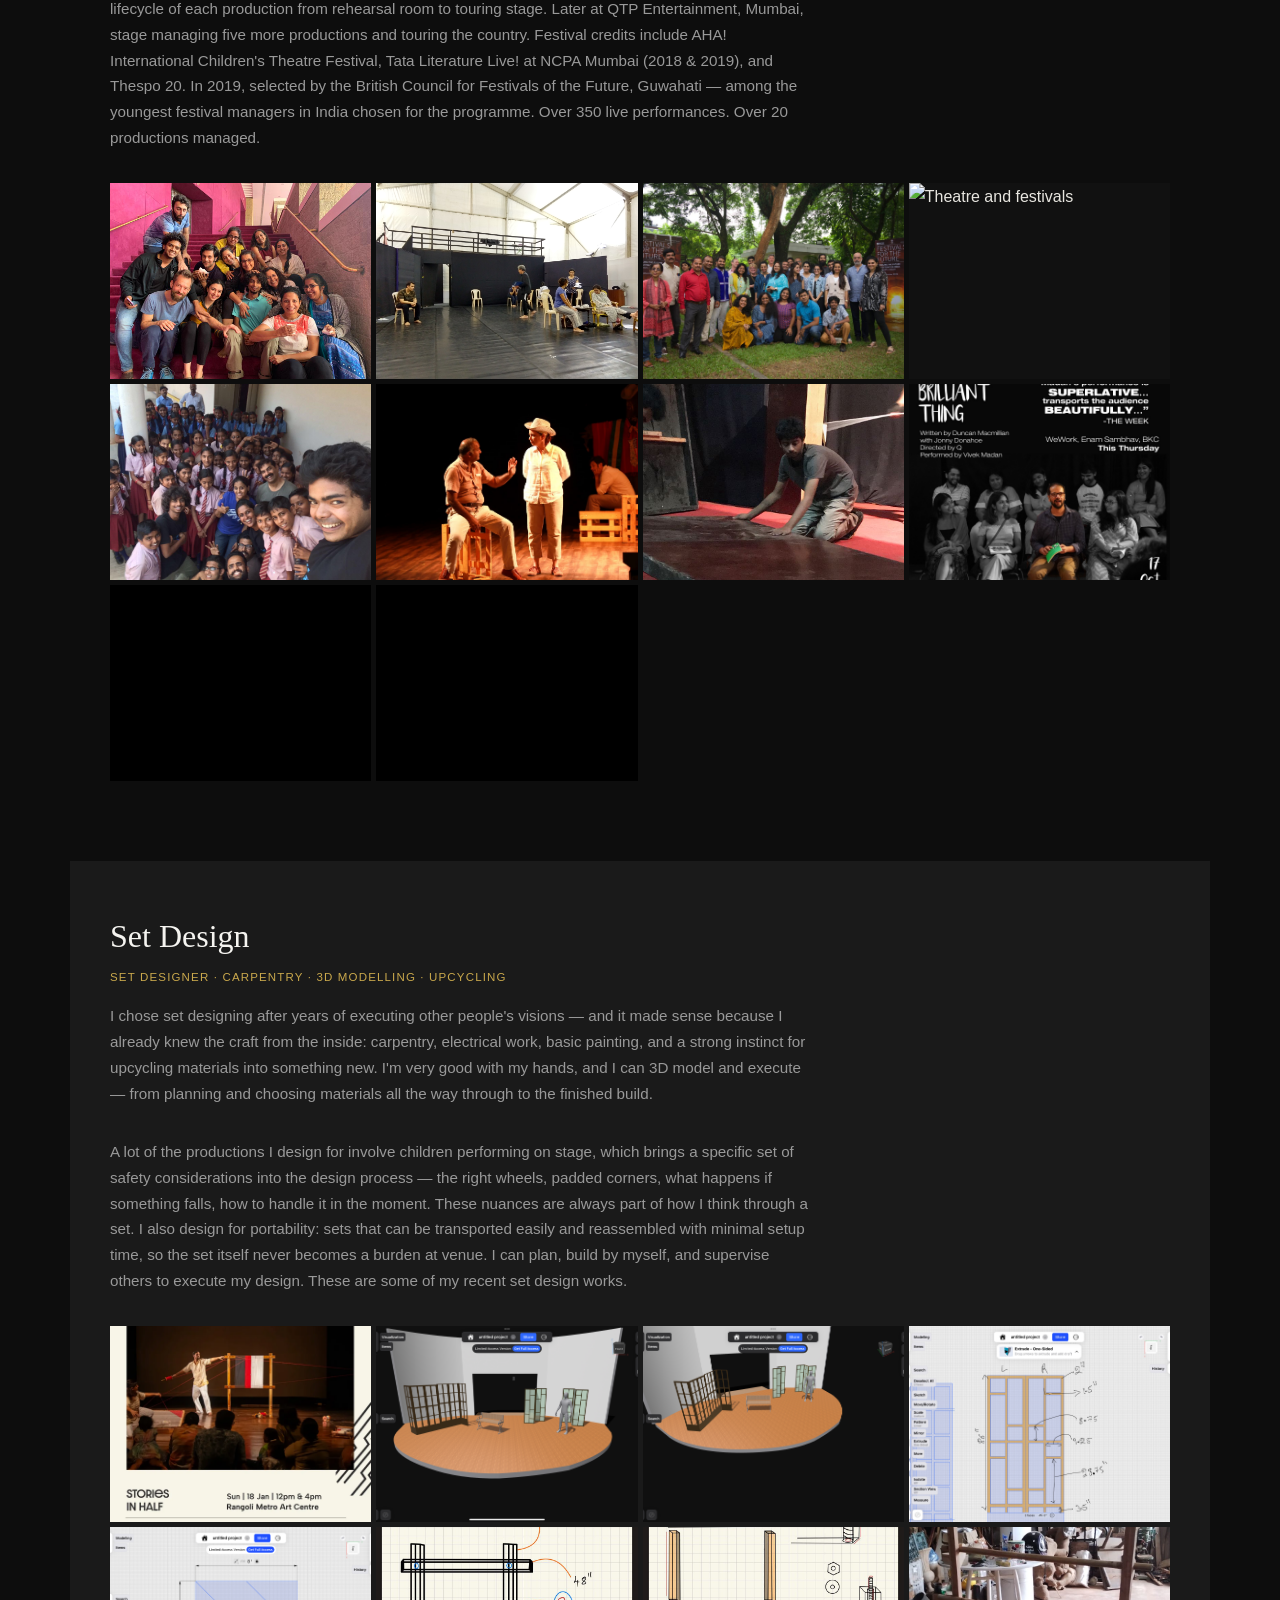
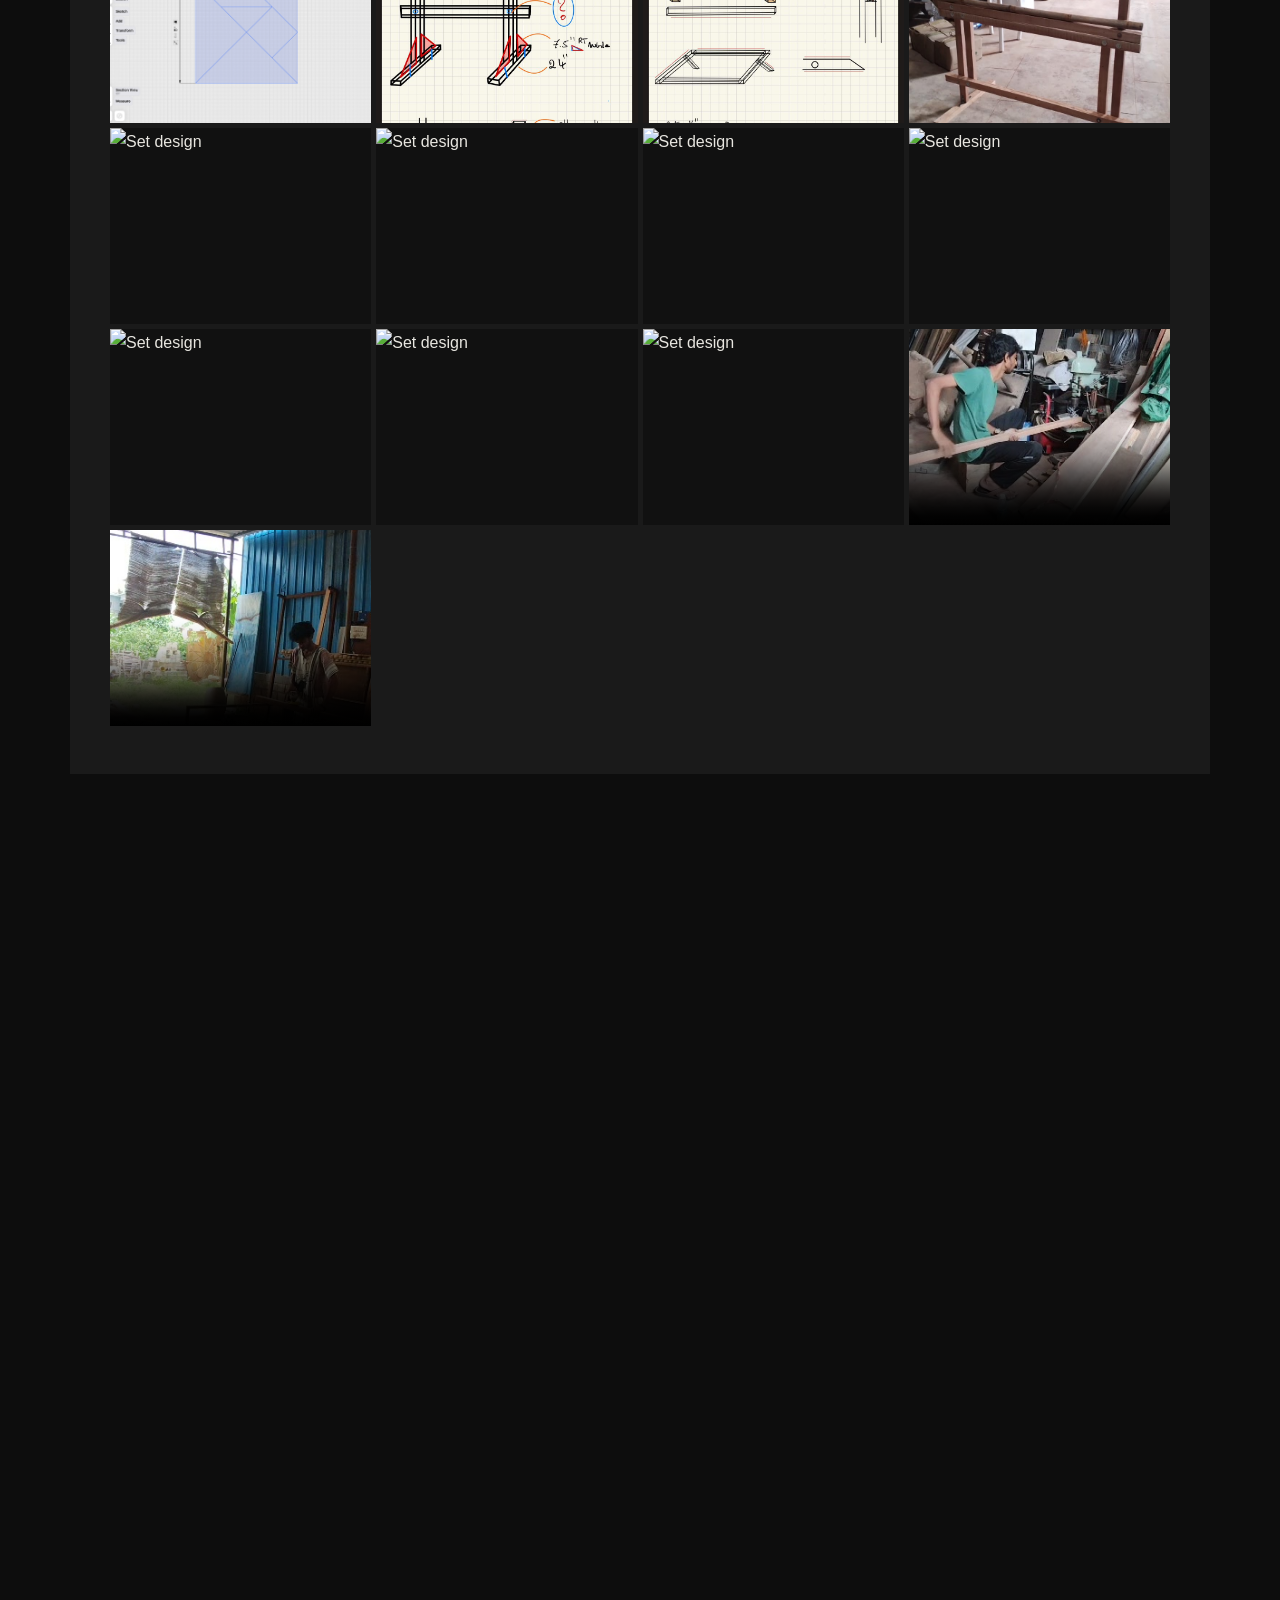
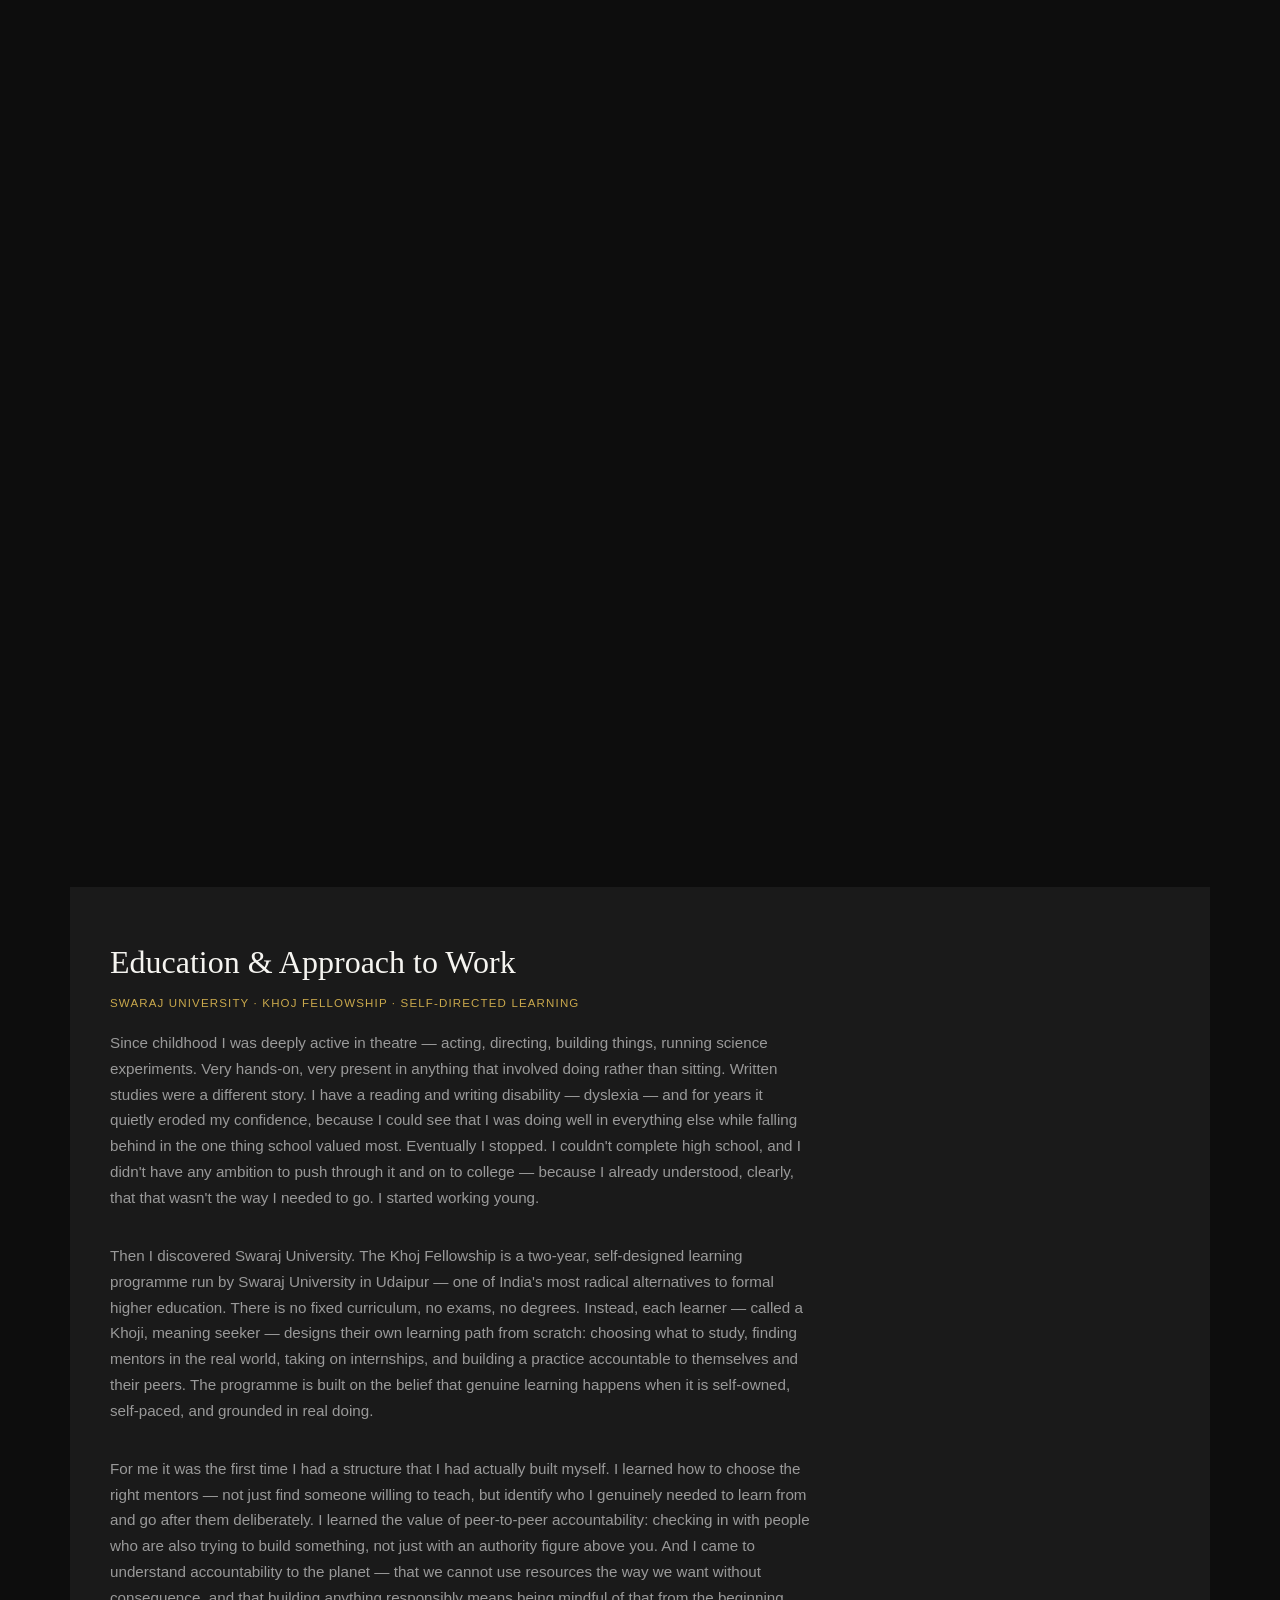
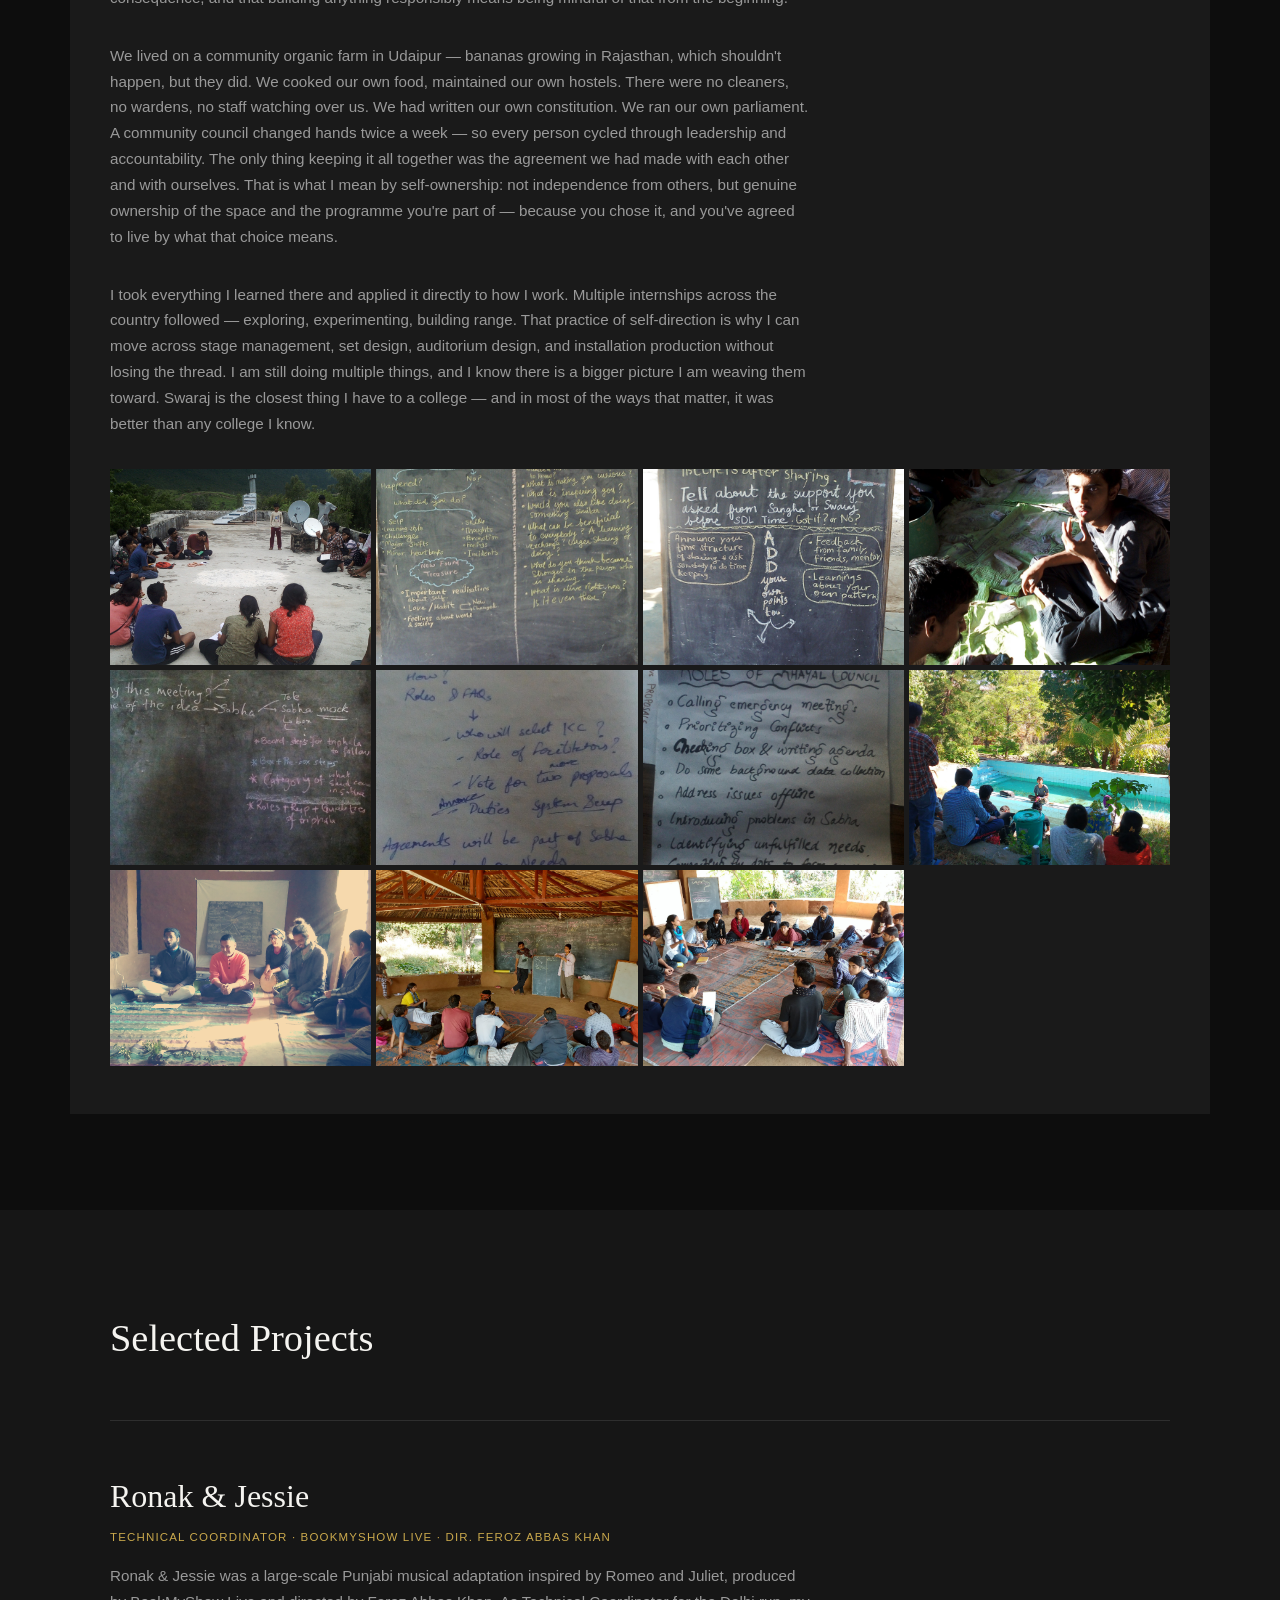
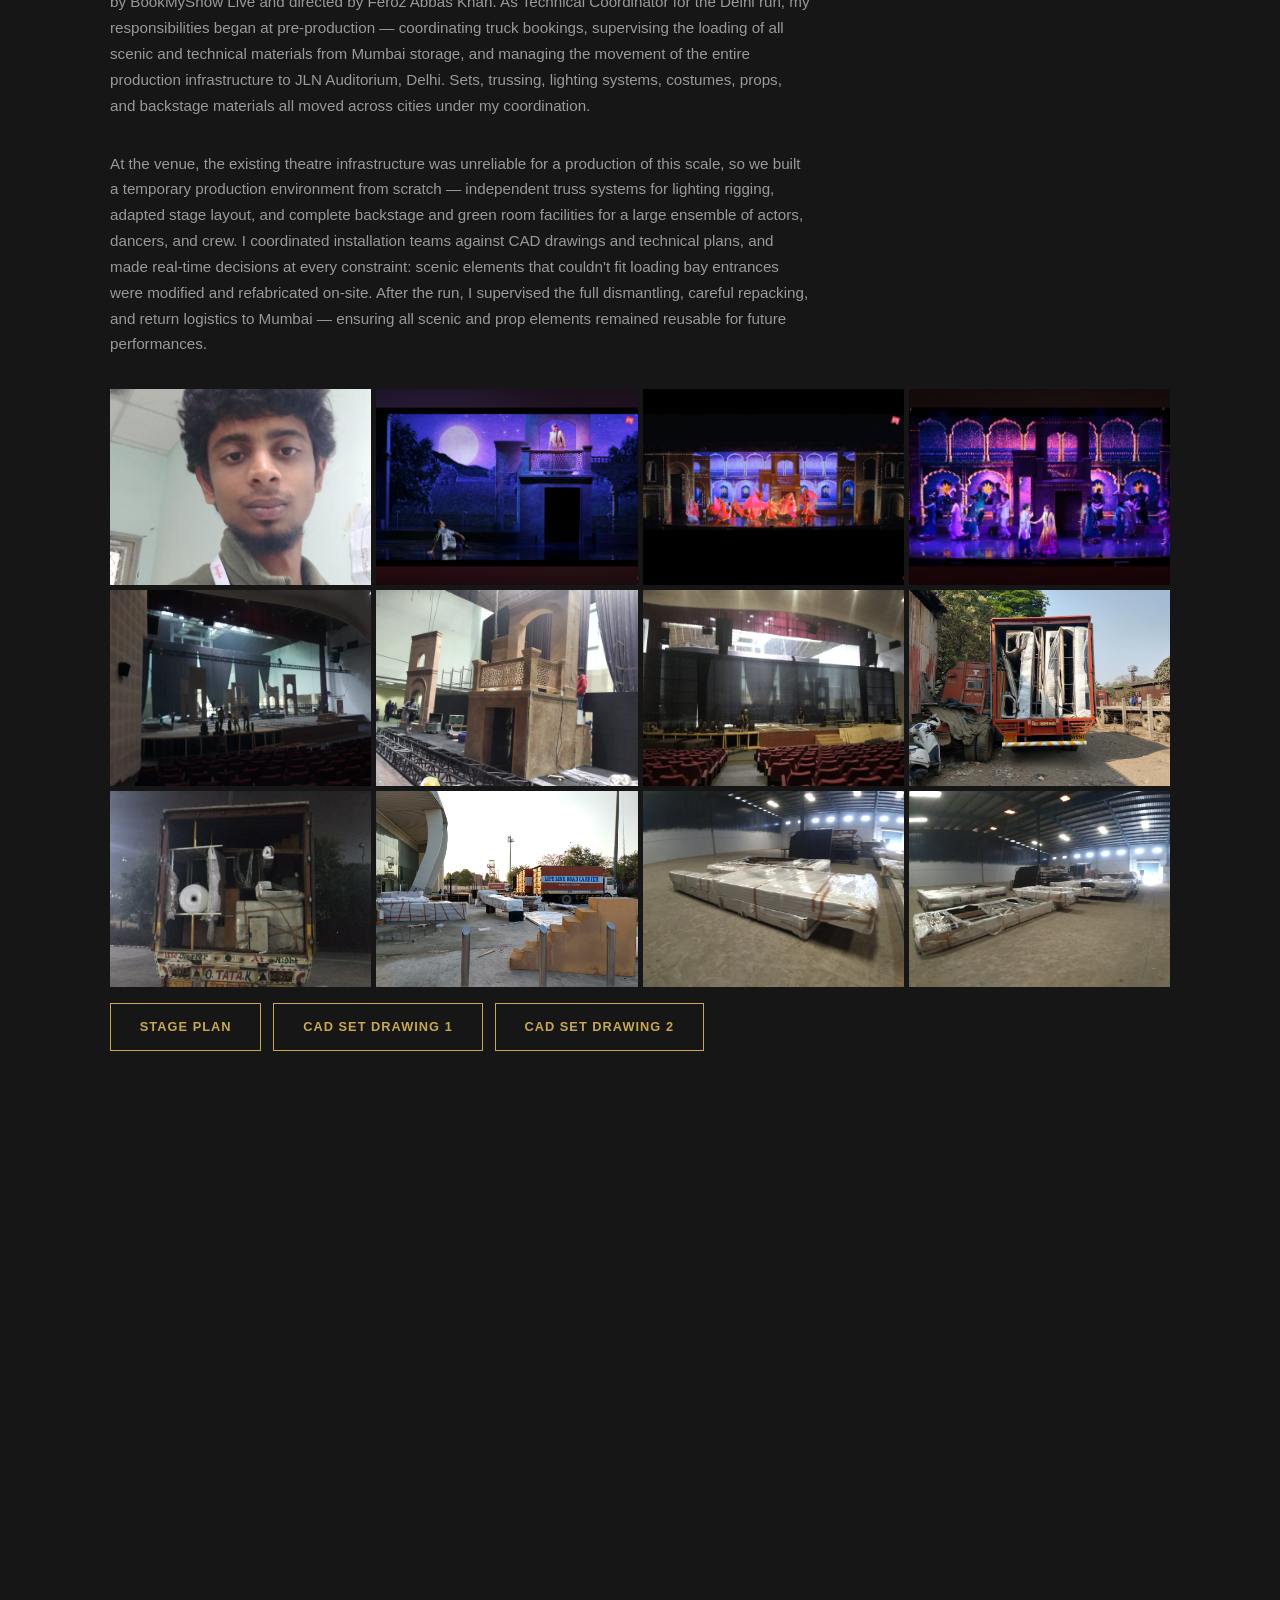
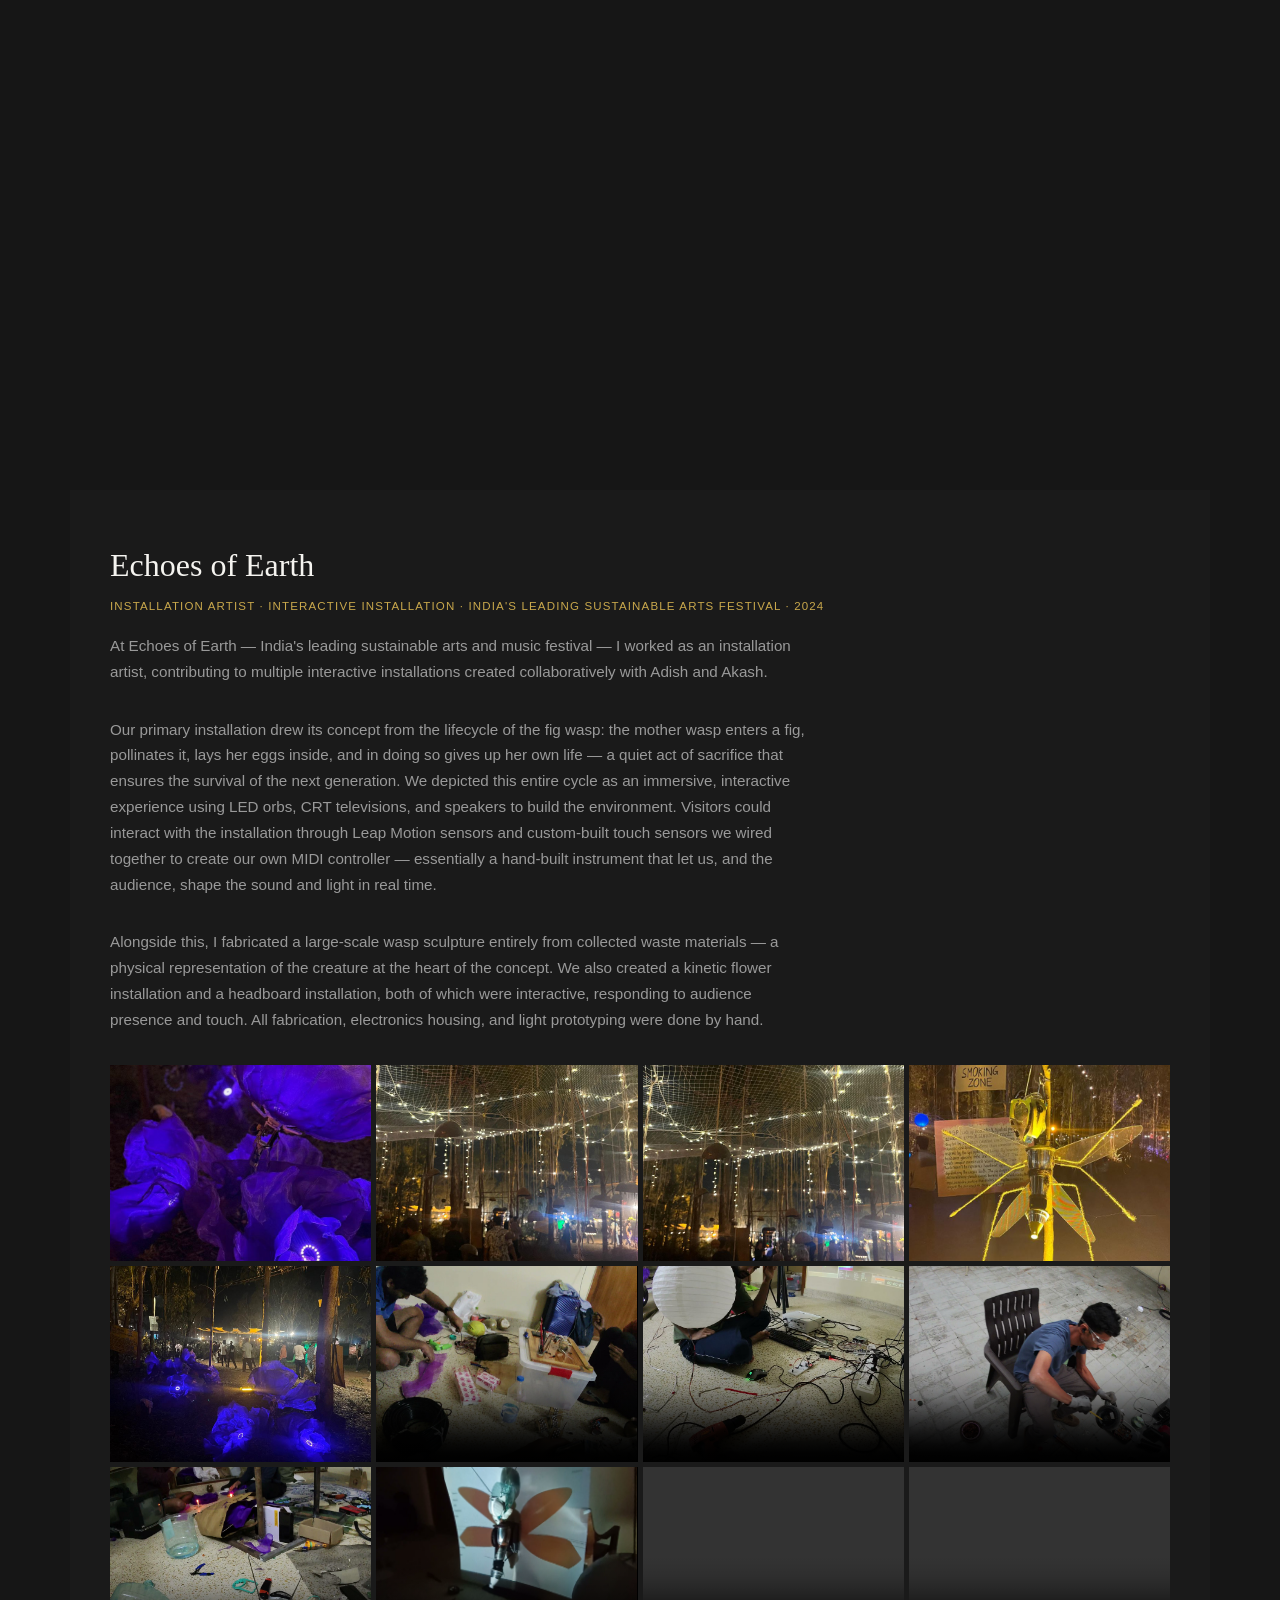
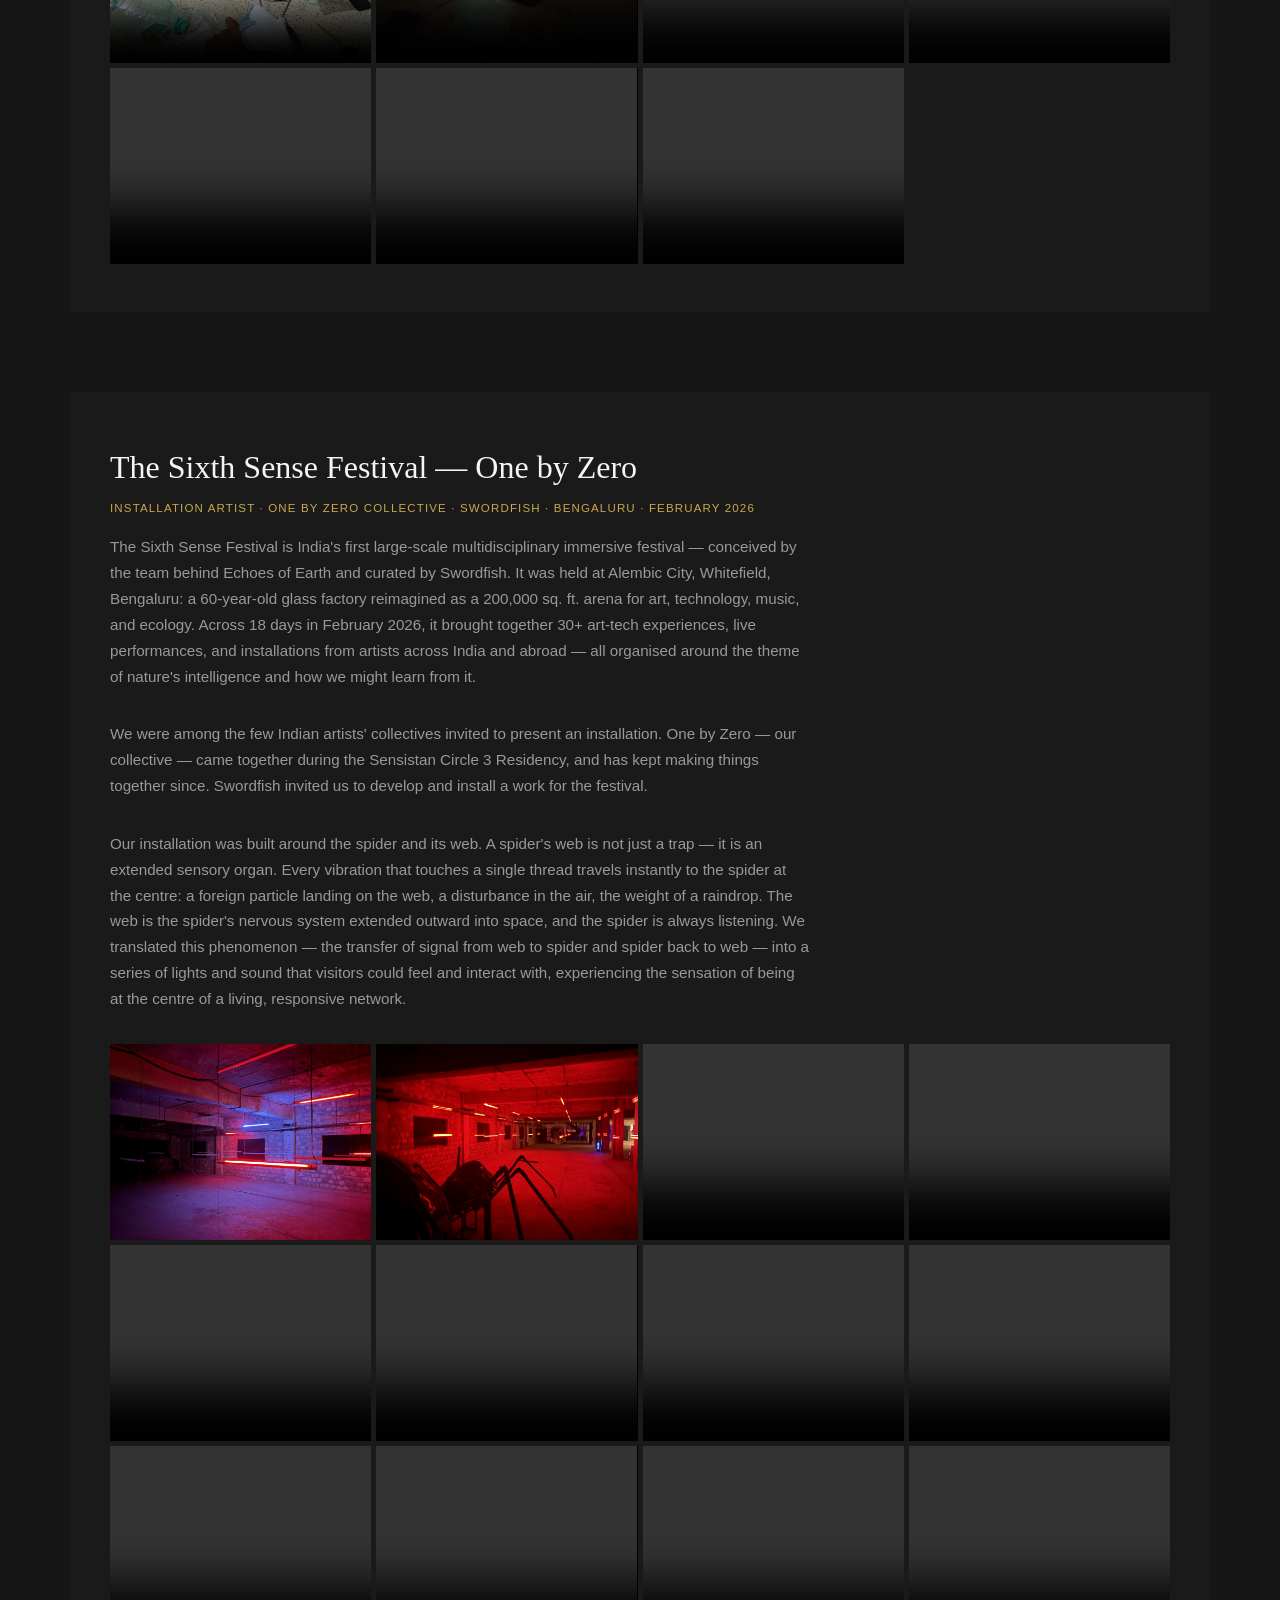
==== commit 78843880: "Kannada phrases inline with four dots" ====
--- a/index.html
+++ b/index.html
@@ -962,11 +962,11 @@
       <p class="project-desc">
         Everything you have seen here is the path to that.
       </p>
-      <div style="font-size:1.2rem;letter-spacing:0.03em;margin-top:1.2rem;">
-        <p style="margin:0 0 1rem 0;">ತಾಳಿ ನಡಿ</p>
-        <p style="margin:0 0 1rem 0;">ತಿಳಿ ನಡಿ</p>
-        <p style="margin:0 0 1rem 0;">ದಿನ ನಡಿ</p>
-        <p style="margin:0;">ದೂರ ನಡಿ</p>
+      <div style="display:flex;gap:2.5rem;font-size:1.2rem;letter-spacing:0.03em;margin-top:1.4rem;flex-wrap:wrap;">
+        <span>ತಾಳಿ ನಡಿ</span>
+        <span>ತಿಳಿ ನಡಿ</span>
+        <span>ದಿನ ನಡಿ</span>
+        <span>ದೂರ ನಡಿ ····</span>
       </div>
     </div>
   </section>
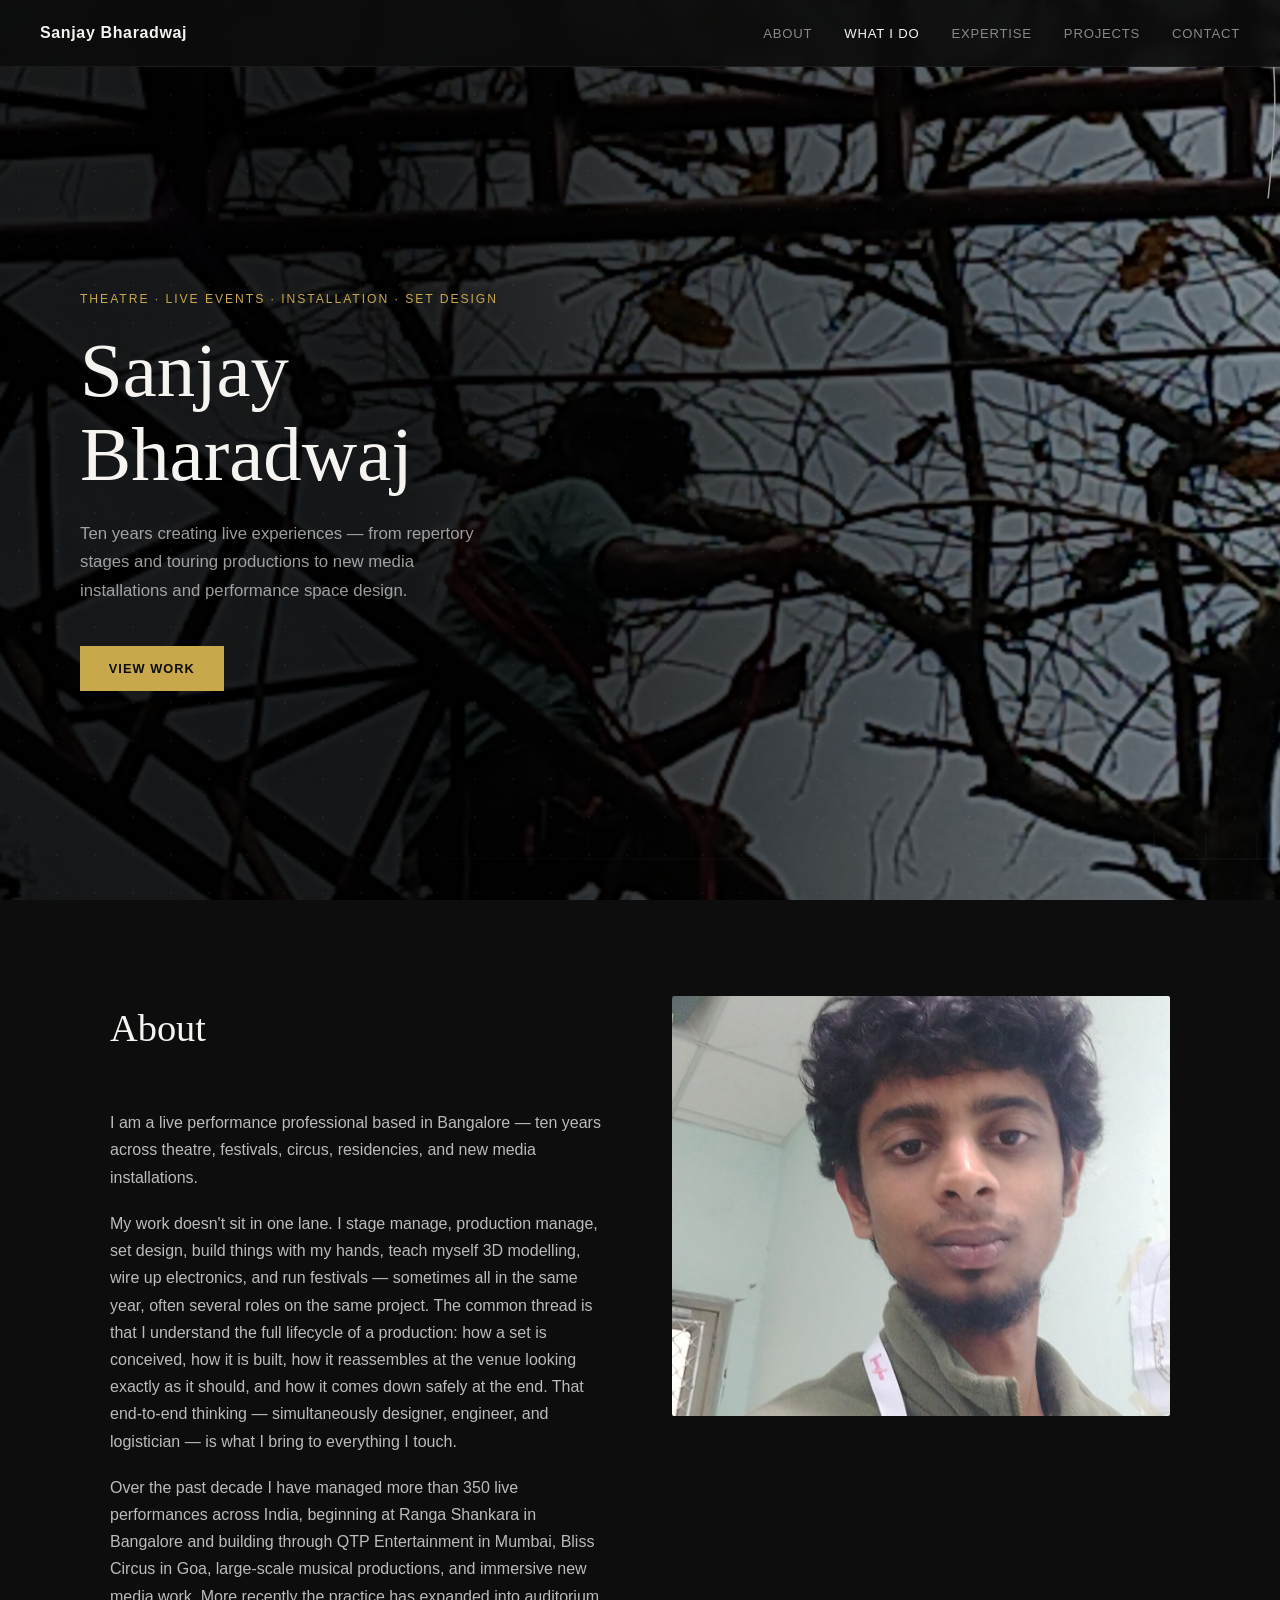
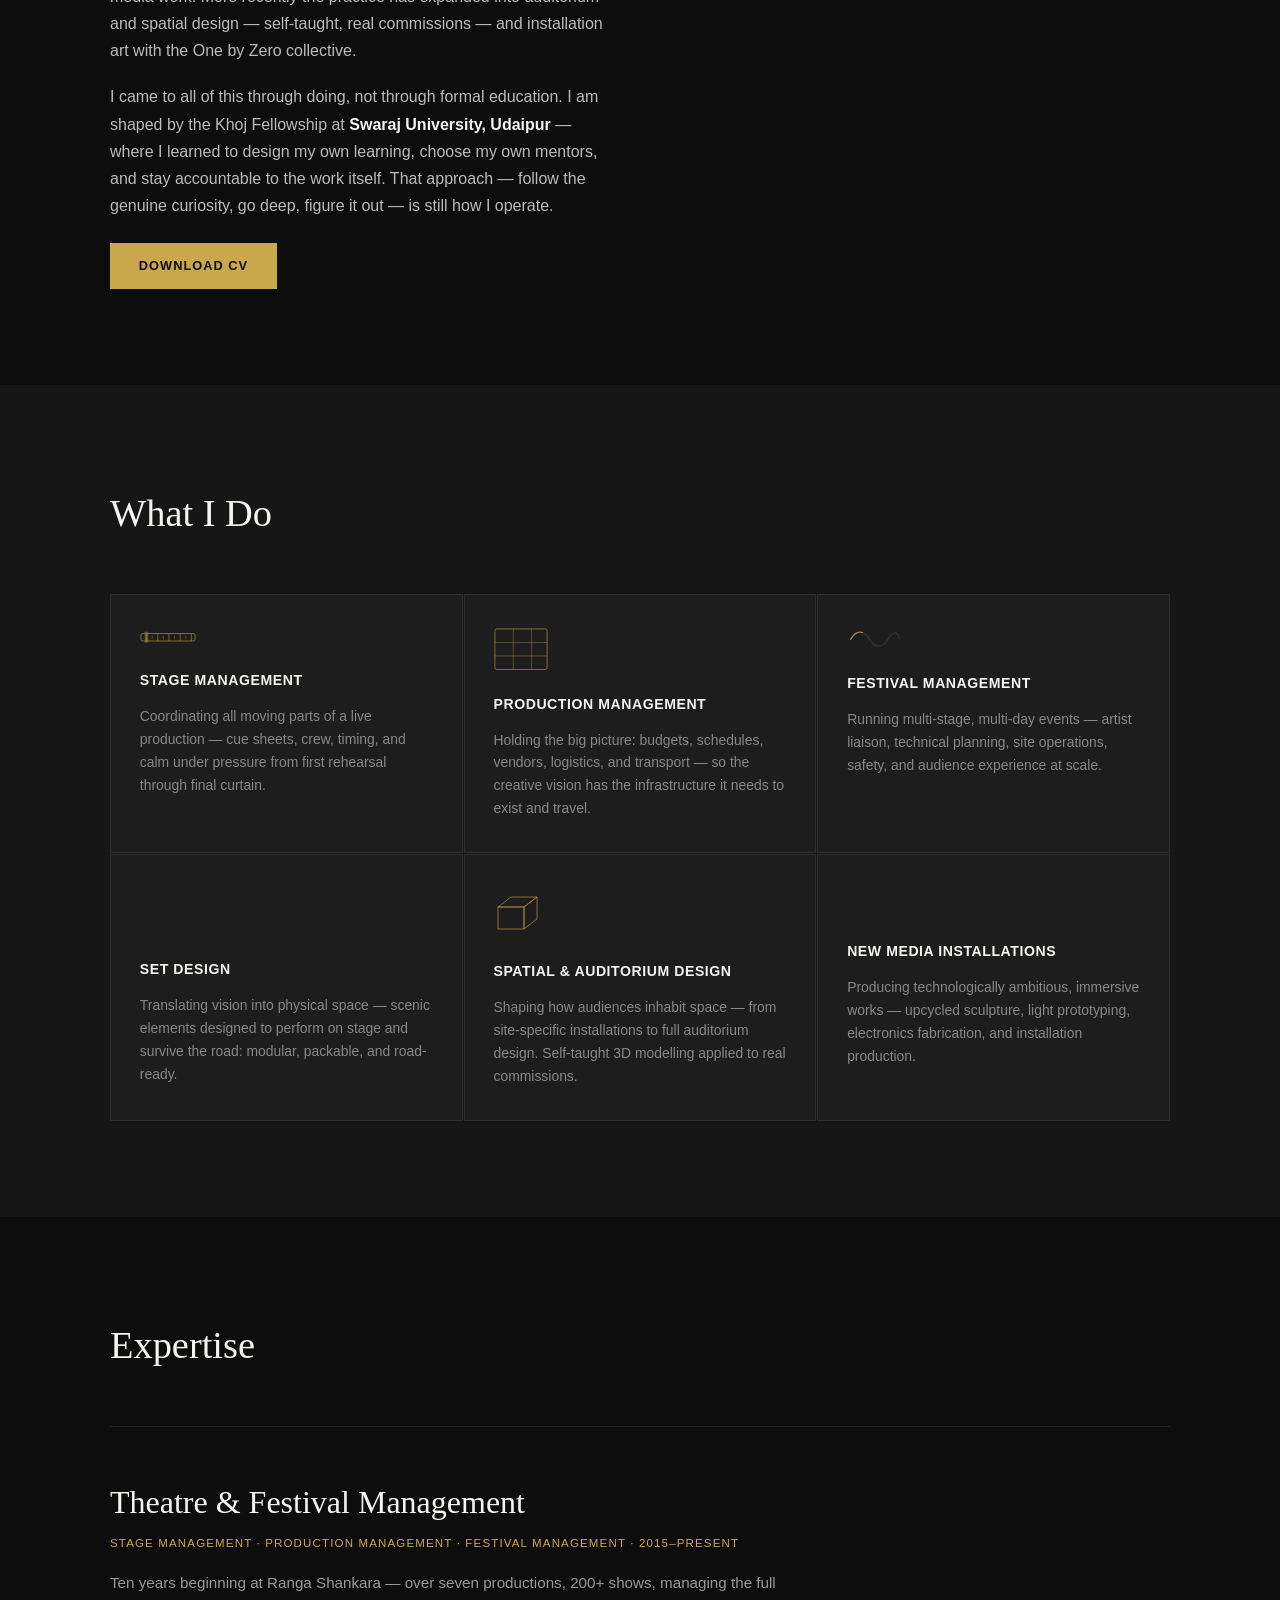
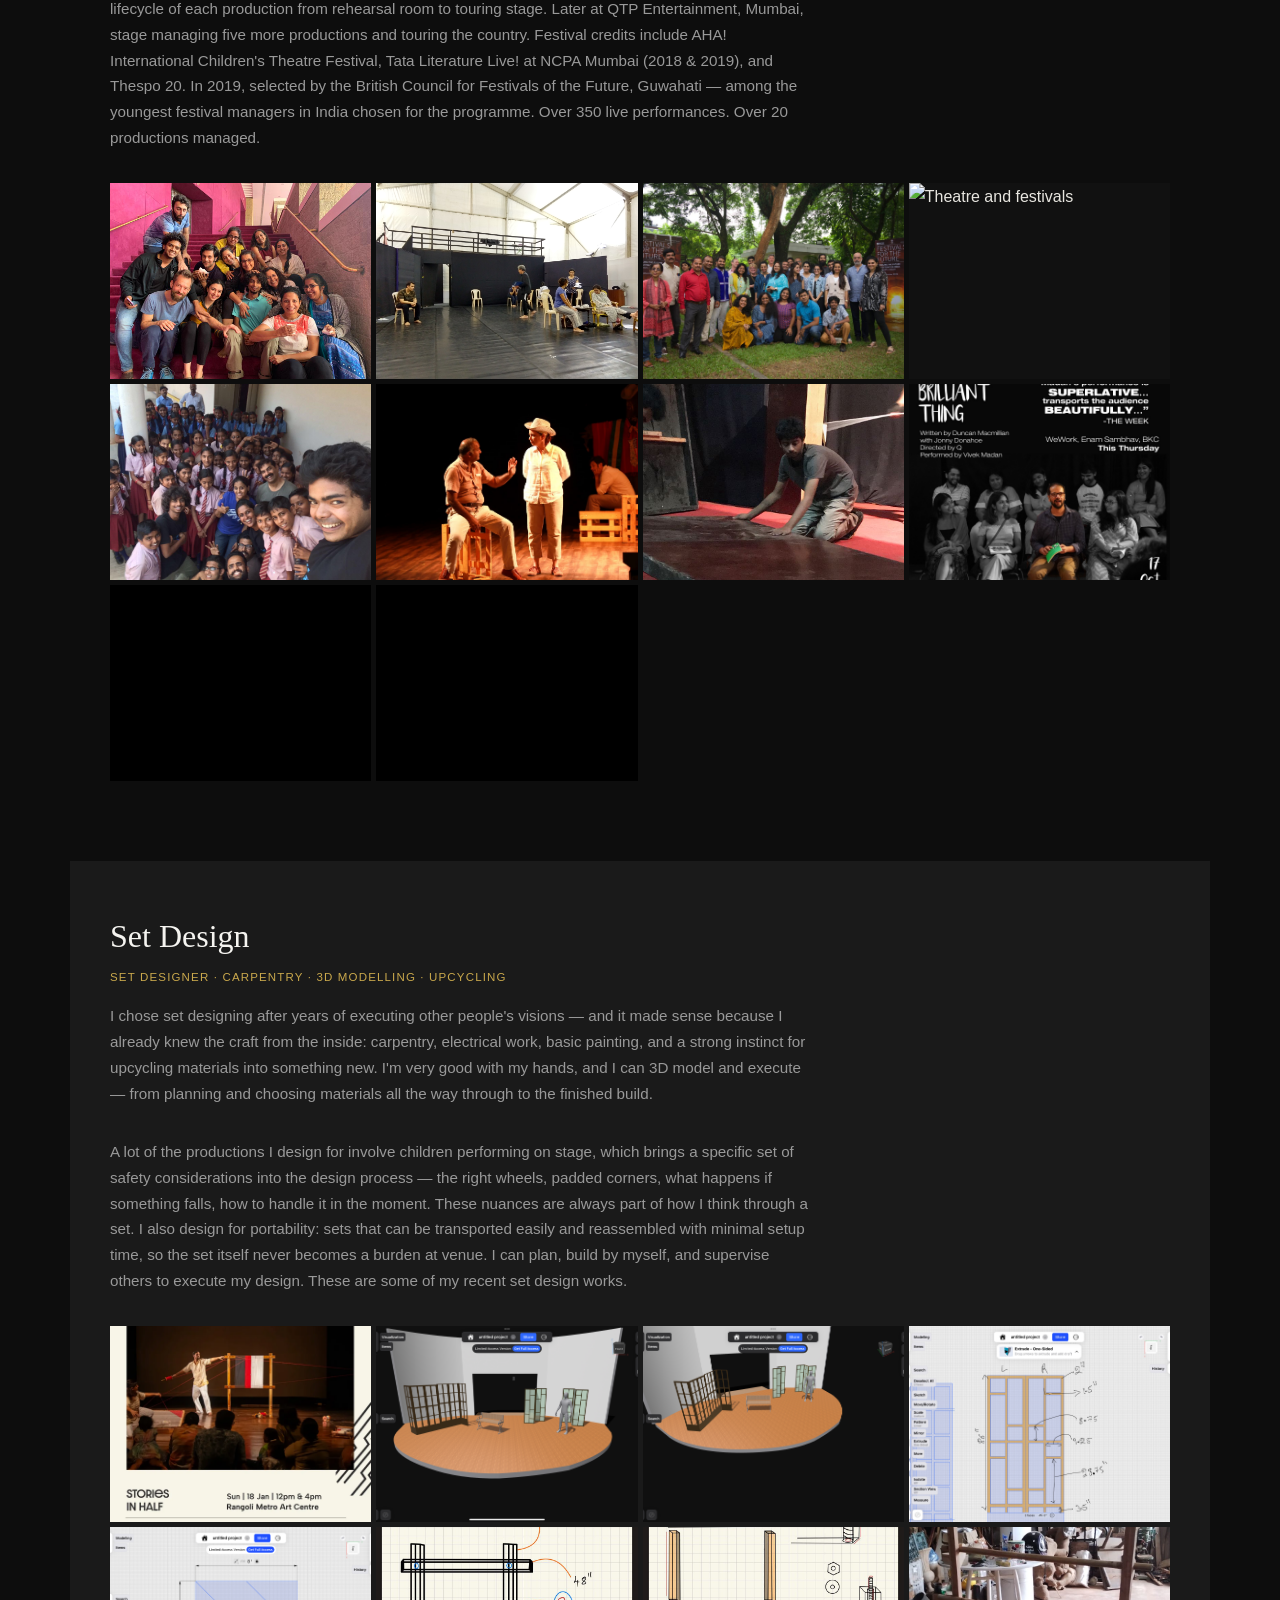
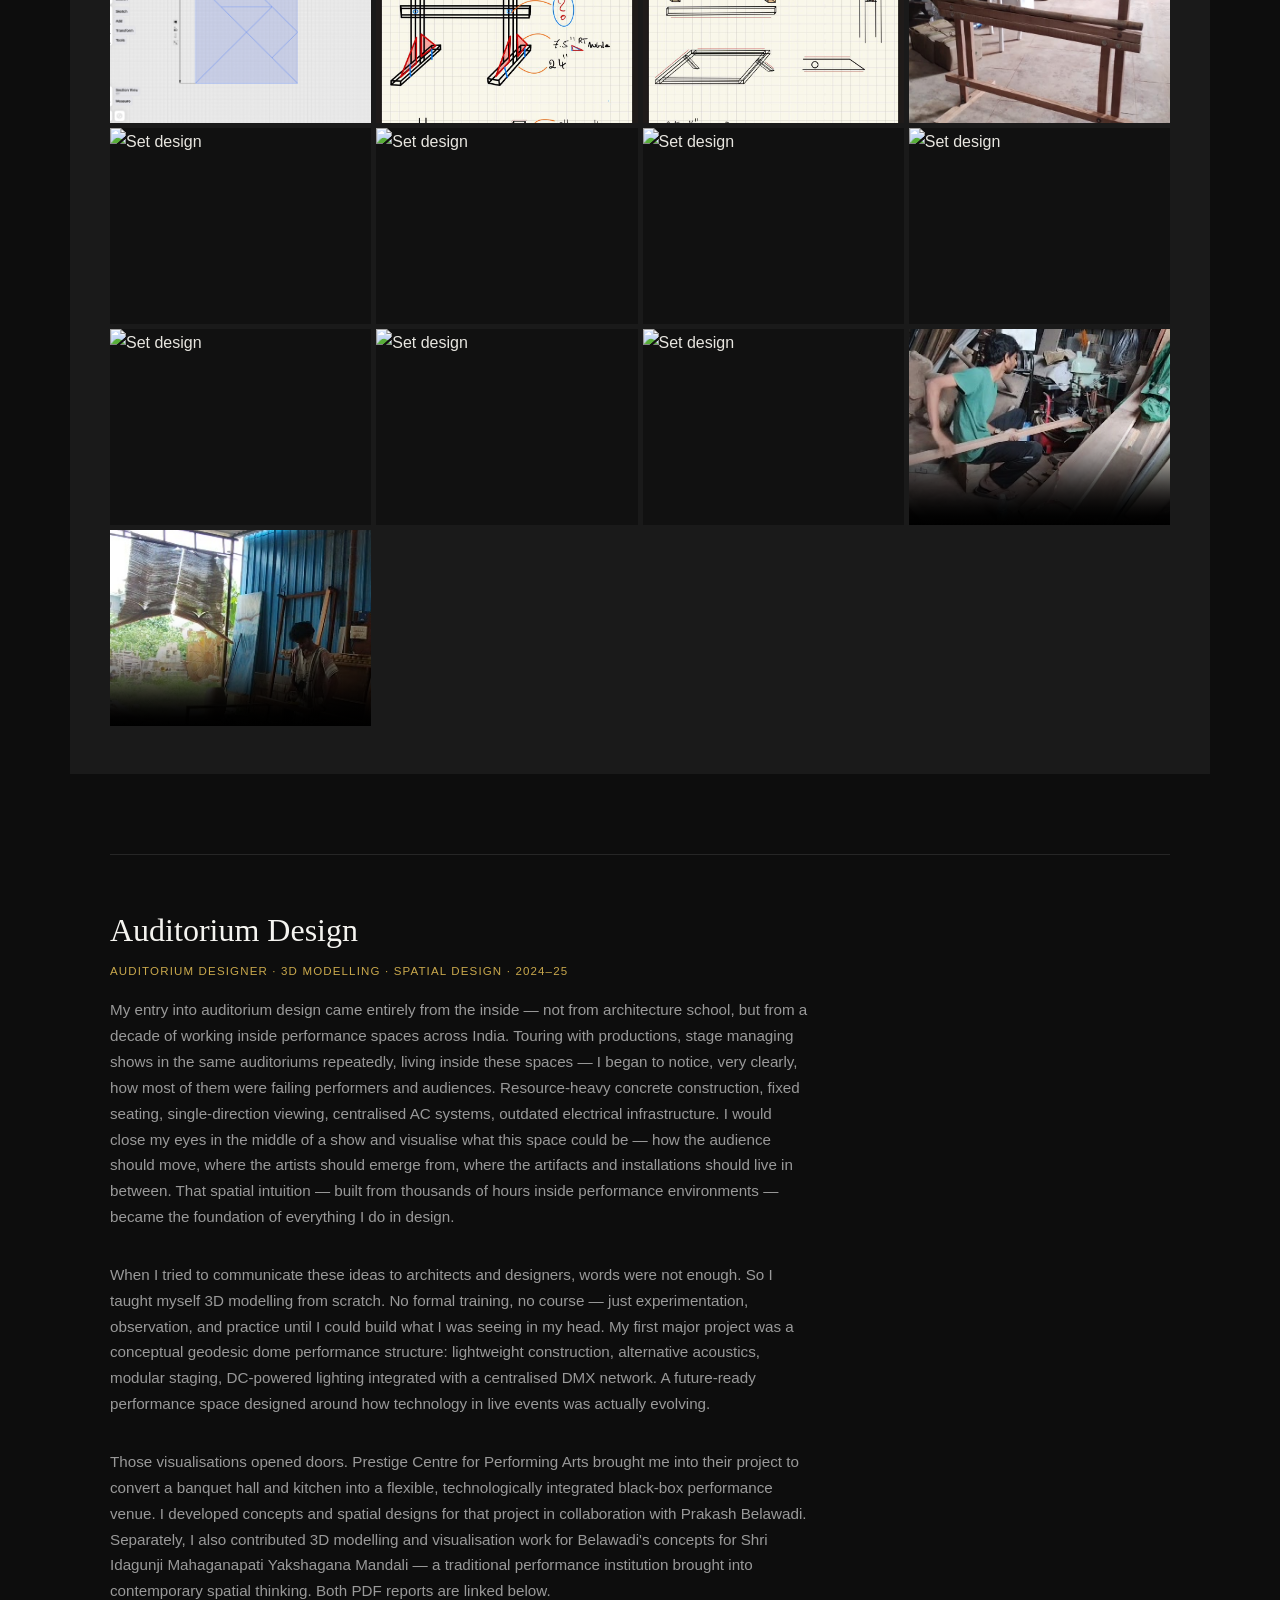
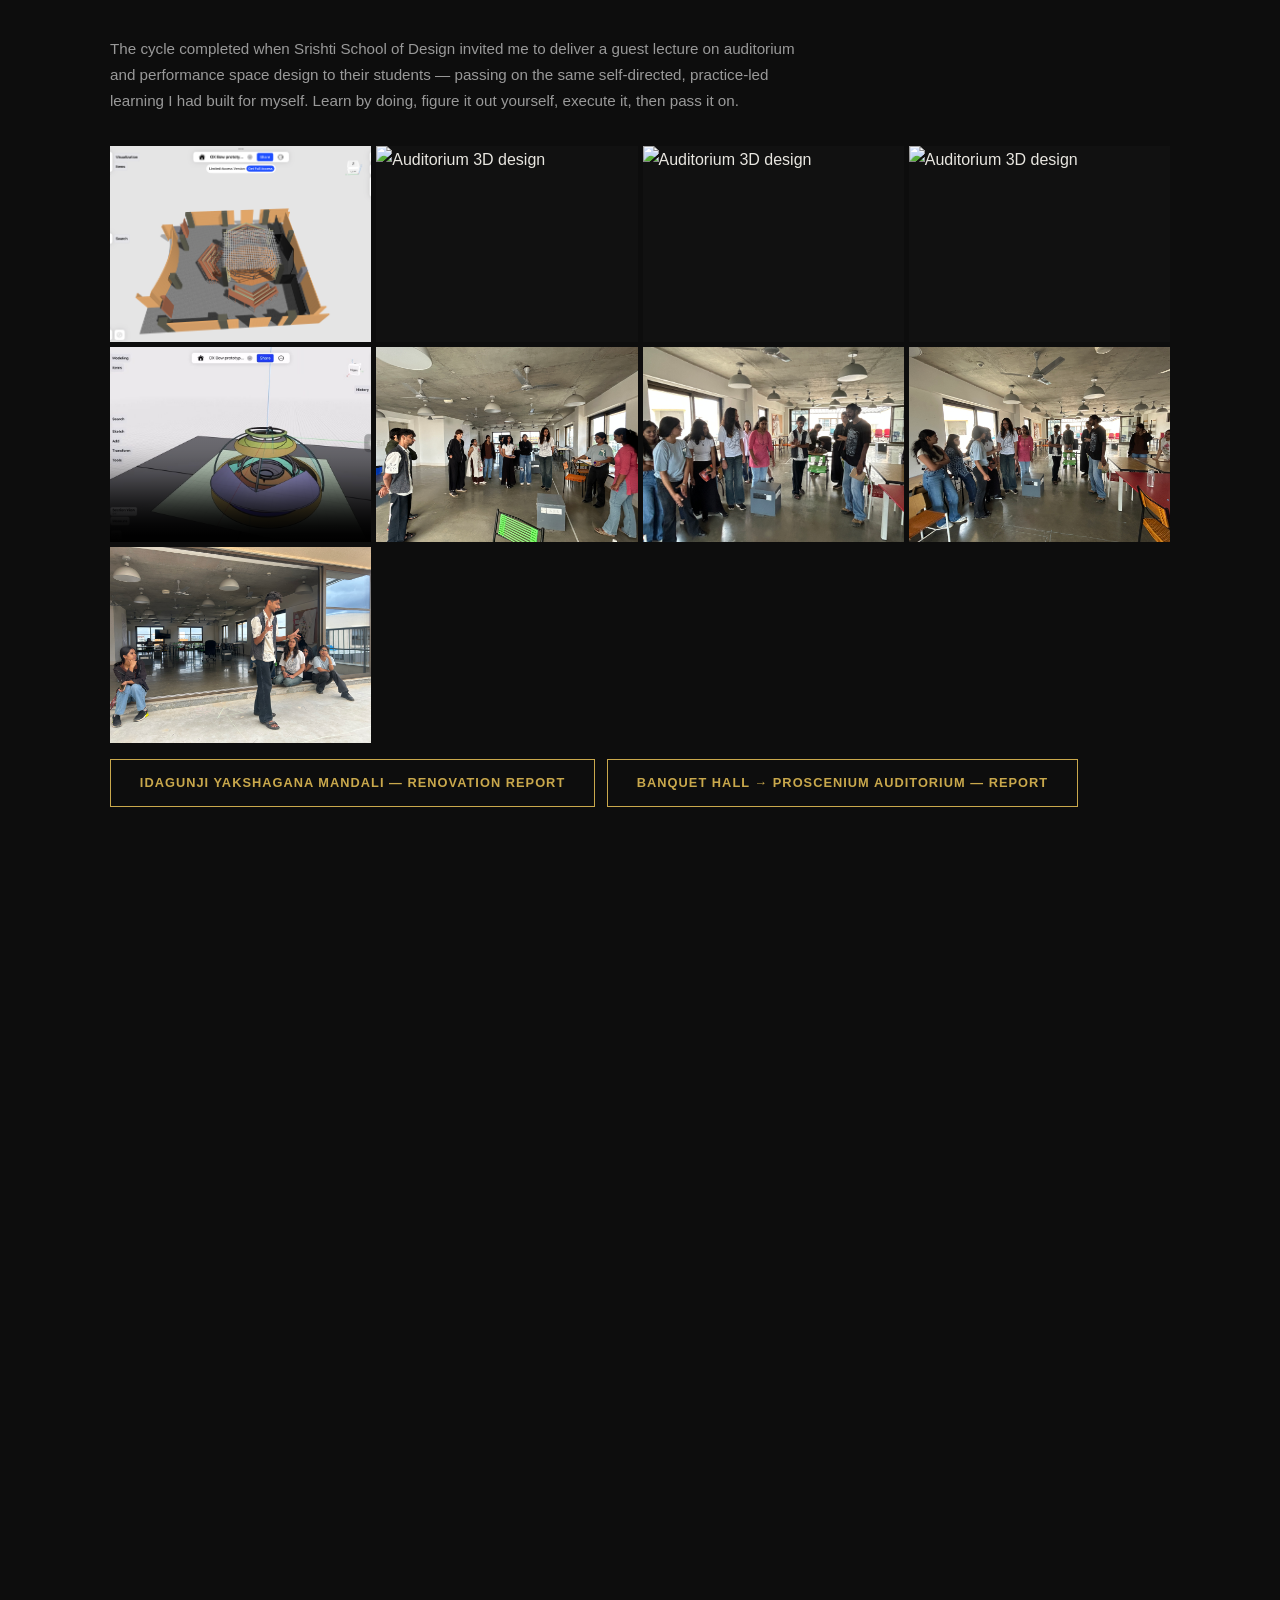
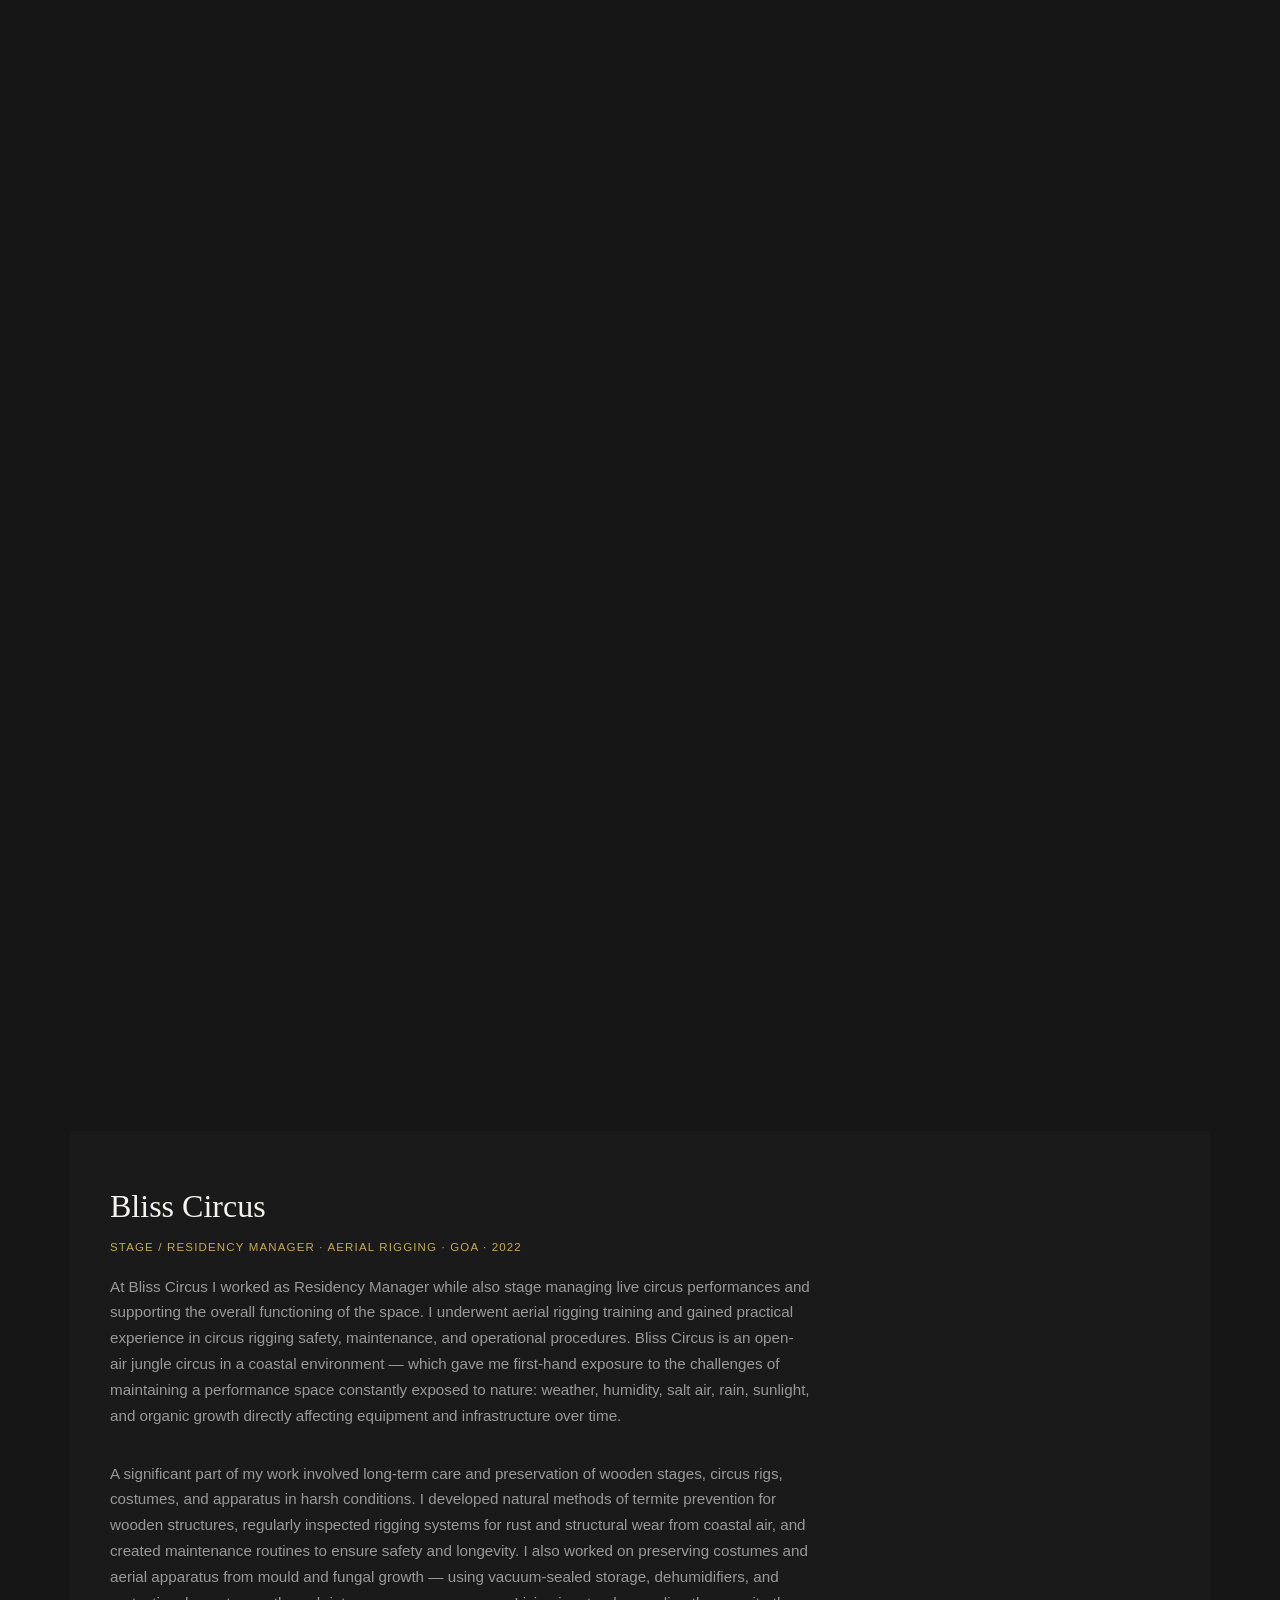
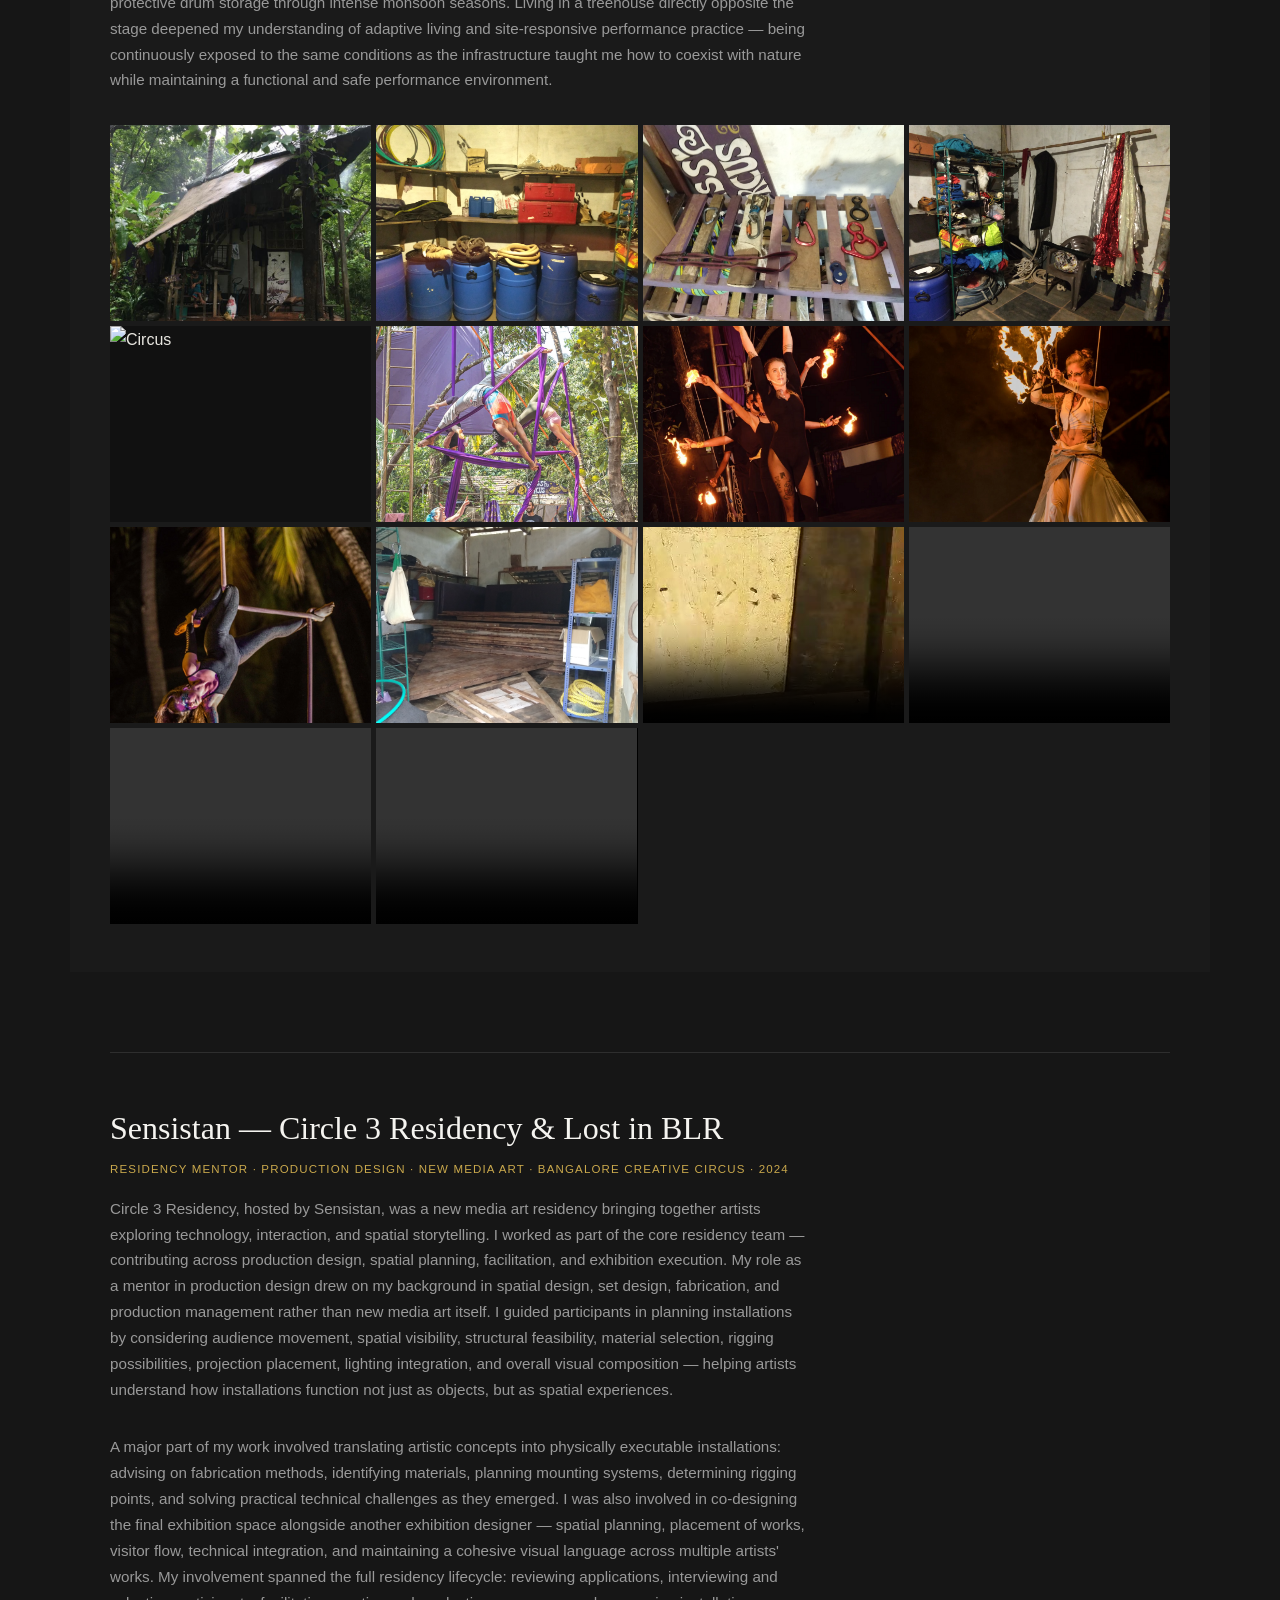
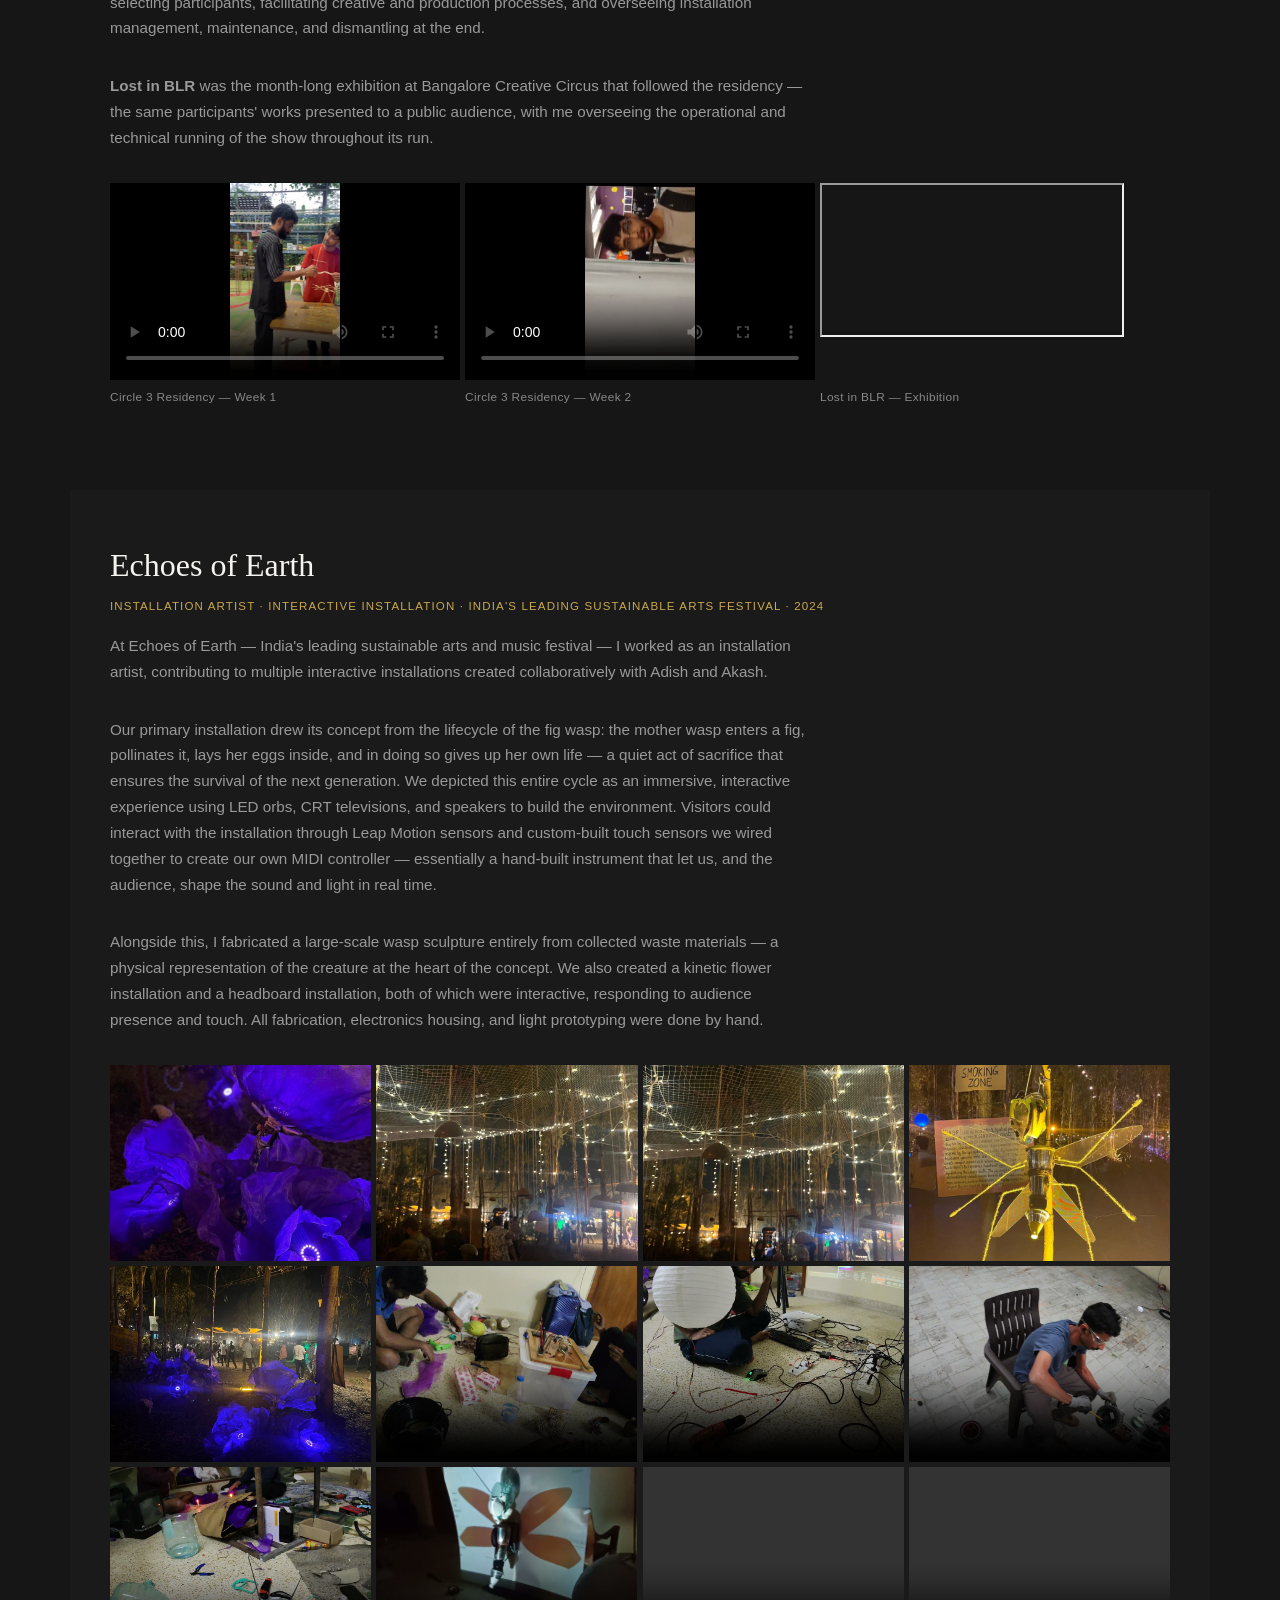
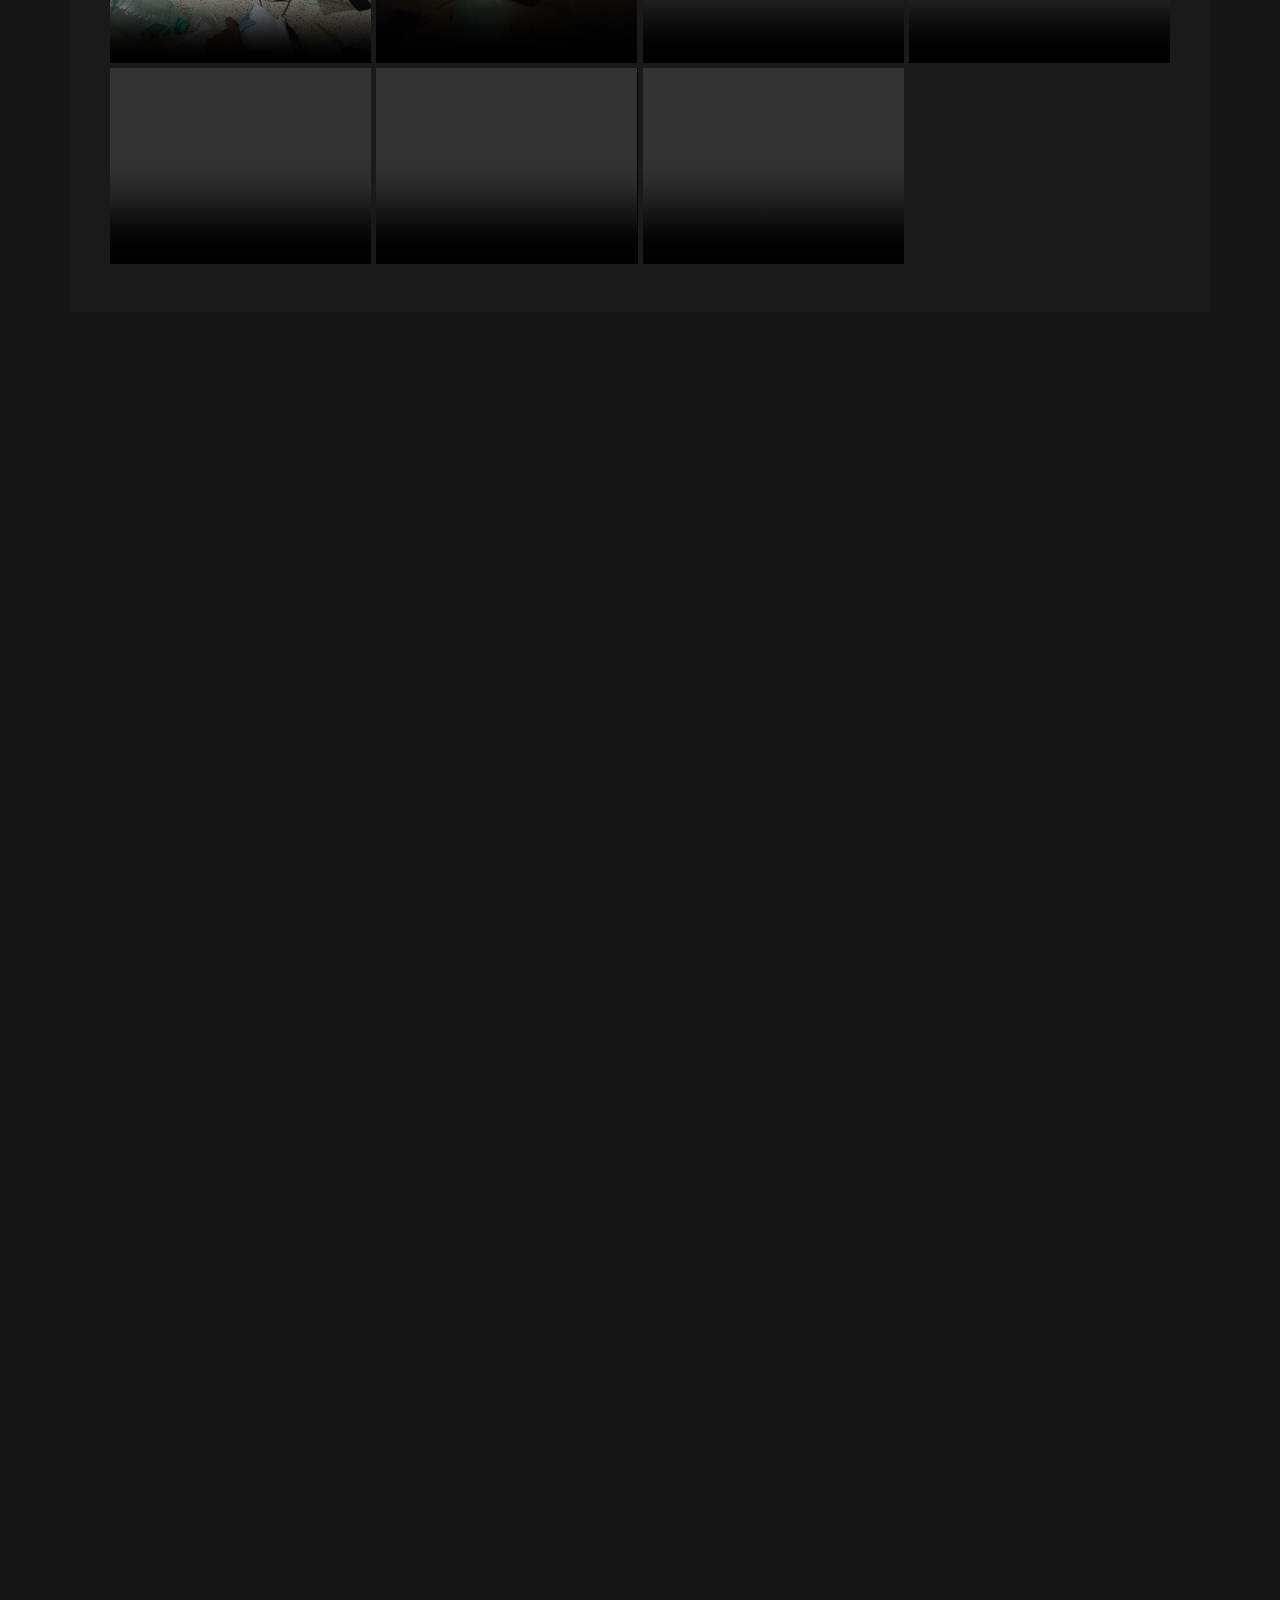
==== commit 9b9ff8da: "Kannada phrases inline with closing sentence, dots at end" ====
--- a/index.html
+++ b/index.html
@@ -961,13 +961,12 @@
       </p>
       <p class="project-desc">
         Everything you have seen here is the path to that.
+        <span style="margin-left:2rem;">ತಾಳಿ ನಡಿ</span>
+        <span style="margin-left:2rem;">ತಿಳಿ ನಡಿ</span>
+        <span style="margin-left:2rem;">ದಿನ ನಡಿ</span>
+        <span style="margin-left:2rem;">ದೂರ ನಡಿ</span>
+        <span style="margin-left:2rem;">····</span>
       </p>
-      <div style="display:flex;gap:2.5rem;font-size:1.2rem;letter-spacing:0.03em;margin-top:1.4rem;flex-wrap:wrap;">
-        <span>ತಾಳಿ ನಡಿ</span>
-        <span>ತಿಳಿ ನಡಿ</span>
-        <span>ದಿನ ನಡಿ</span>
-        <span>ದೂರ ನಡಿ ····</span>
-      </div>
     </div>
   </section>
 
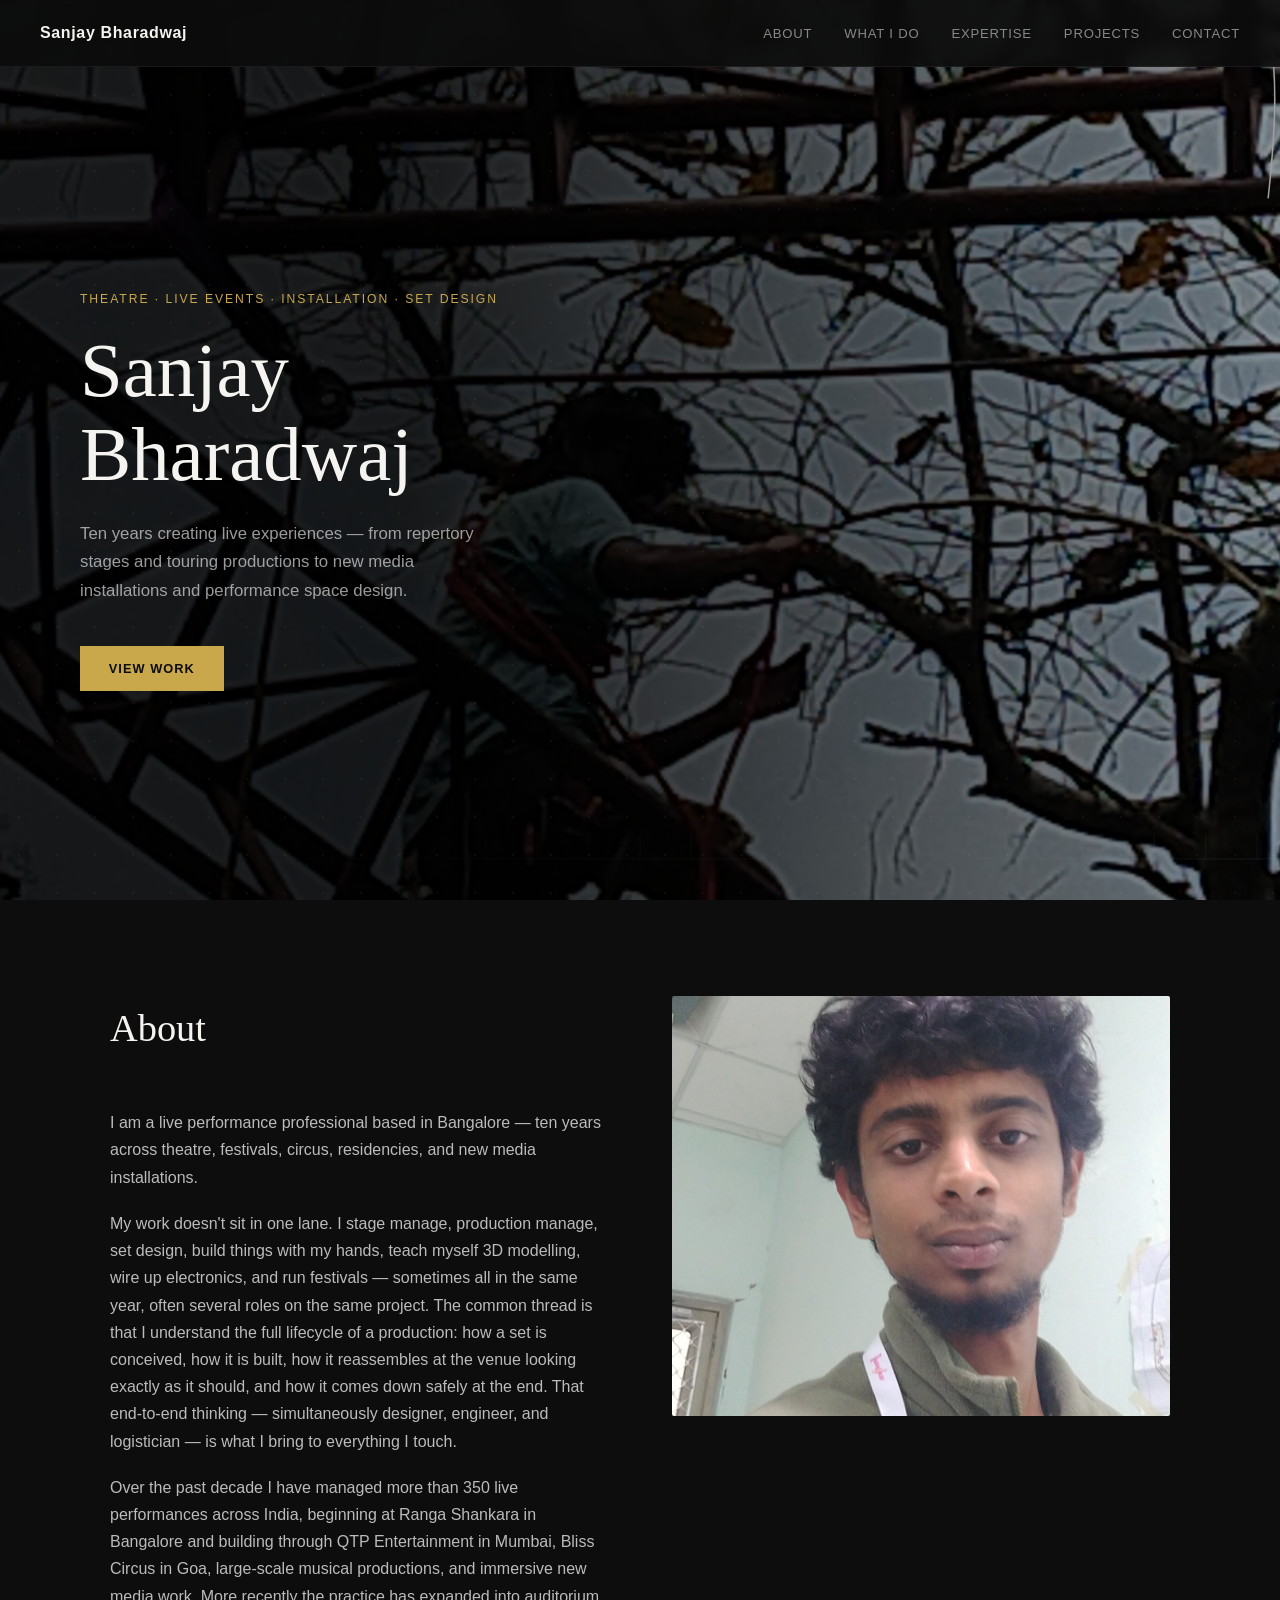
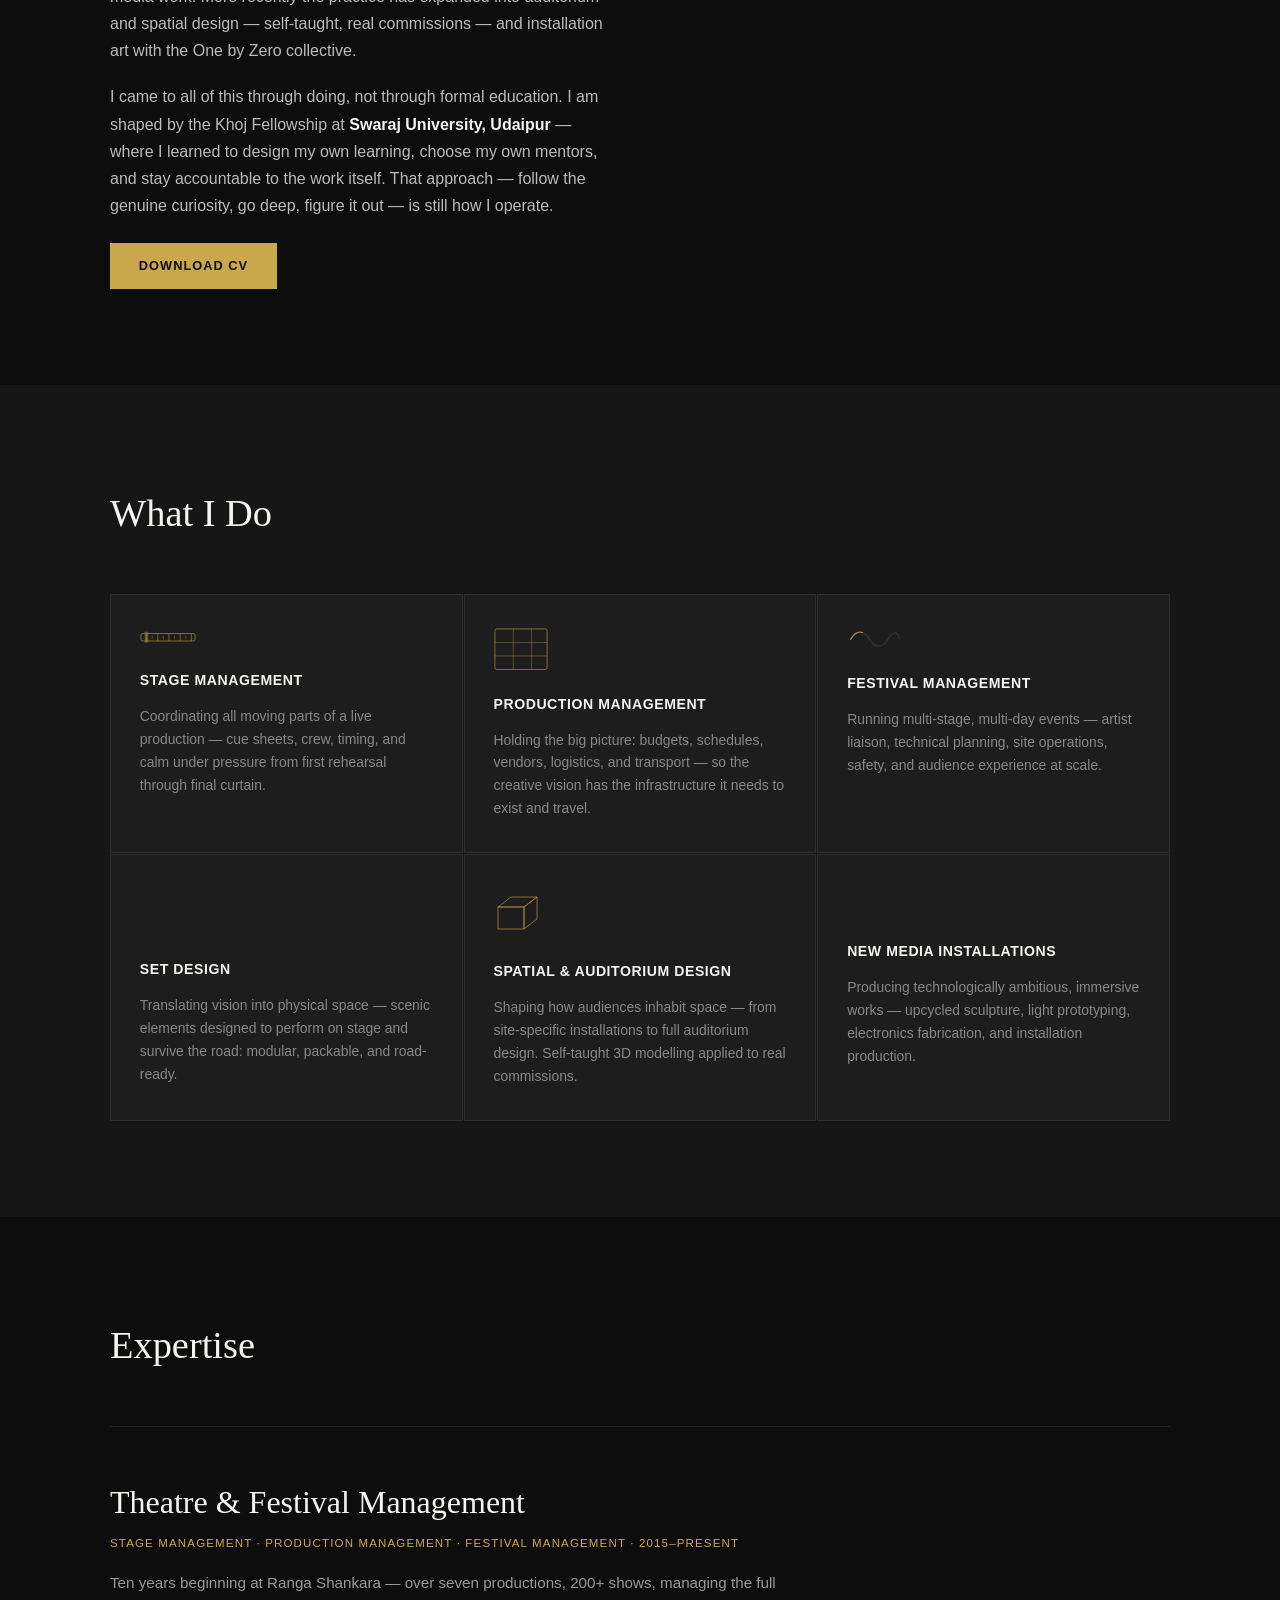
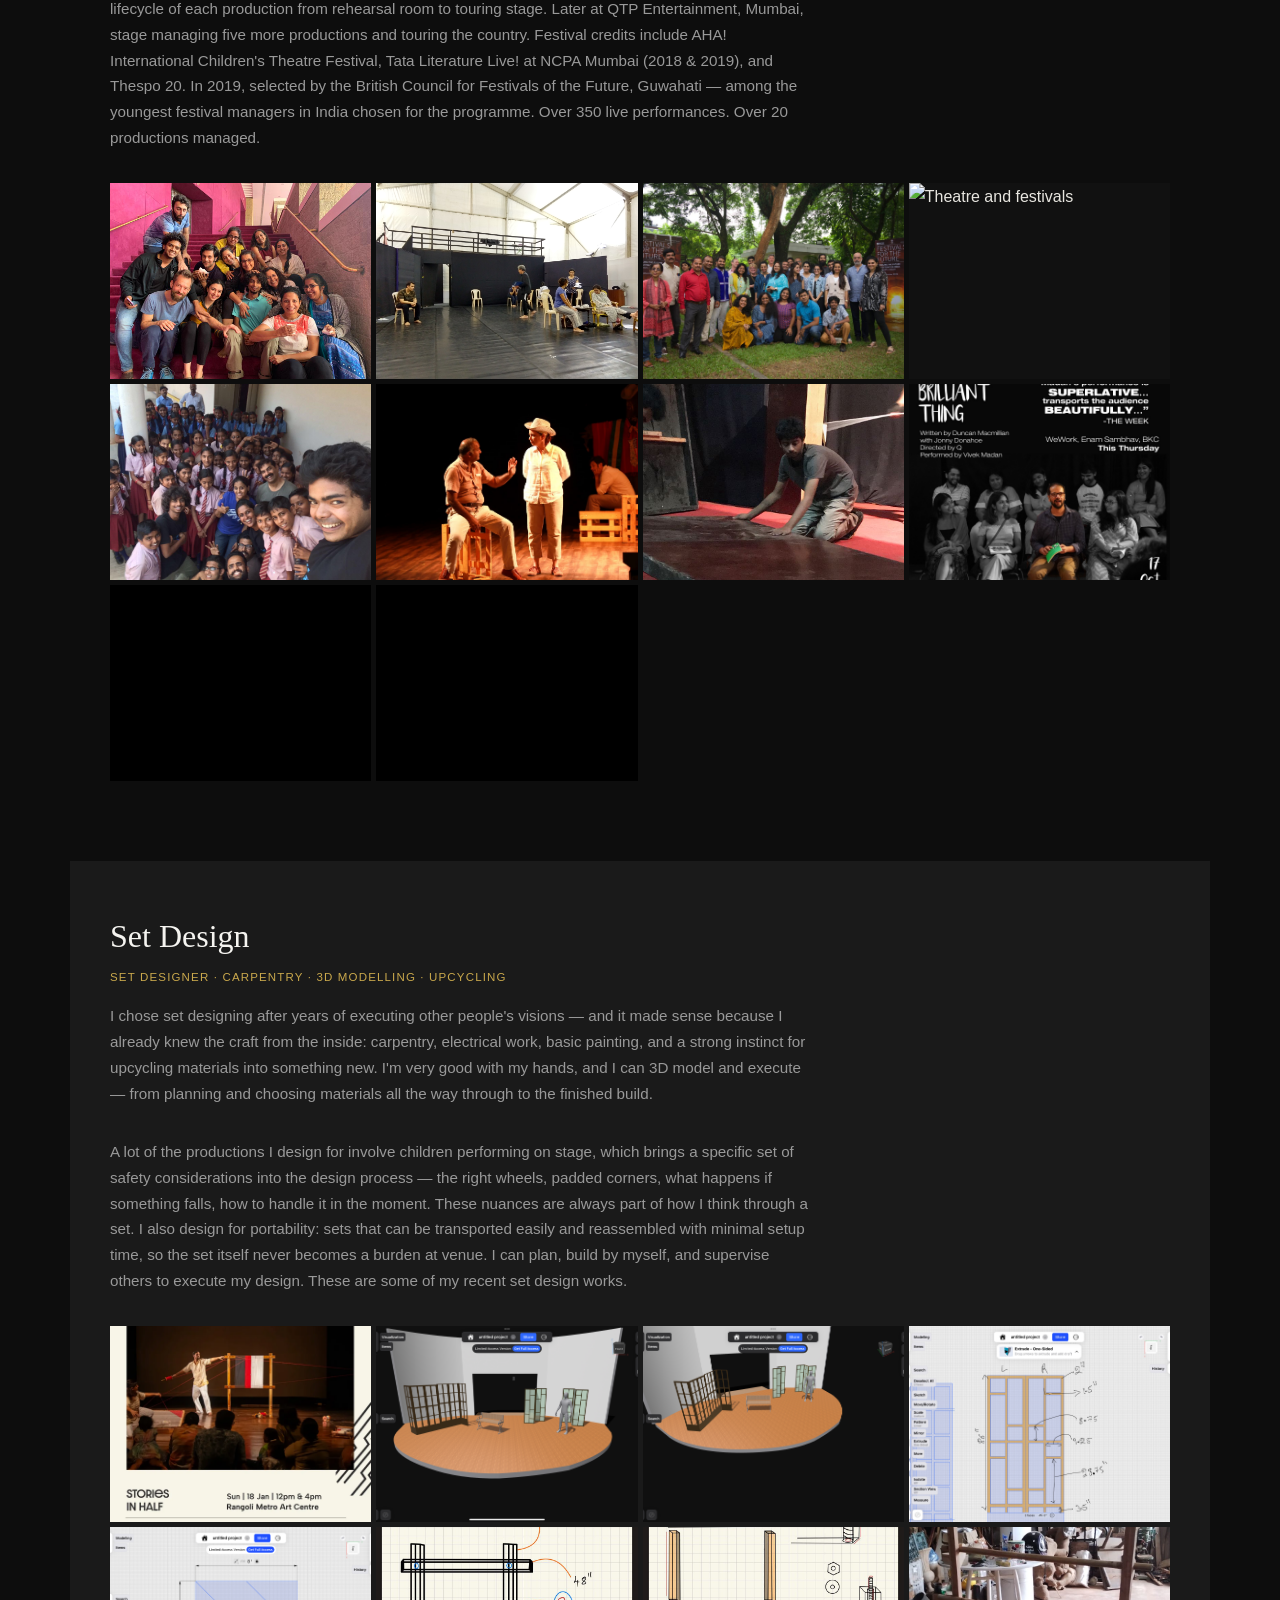
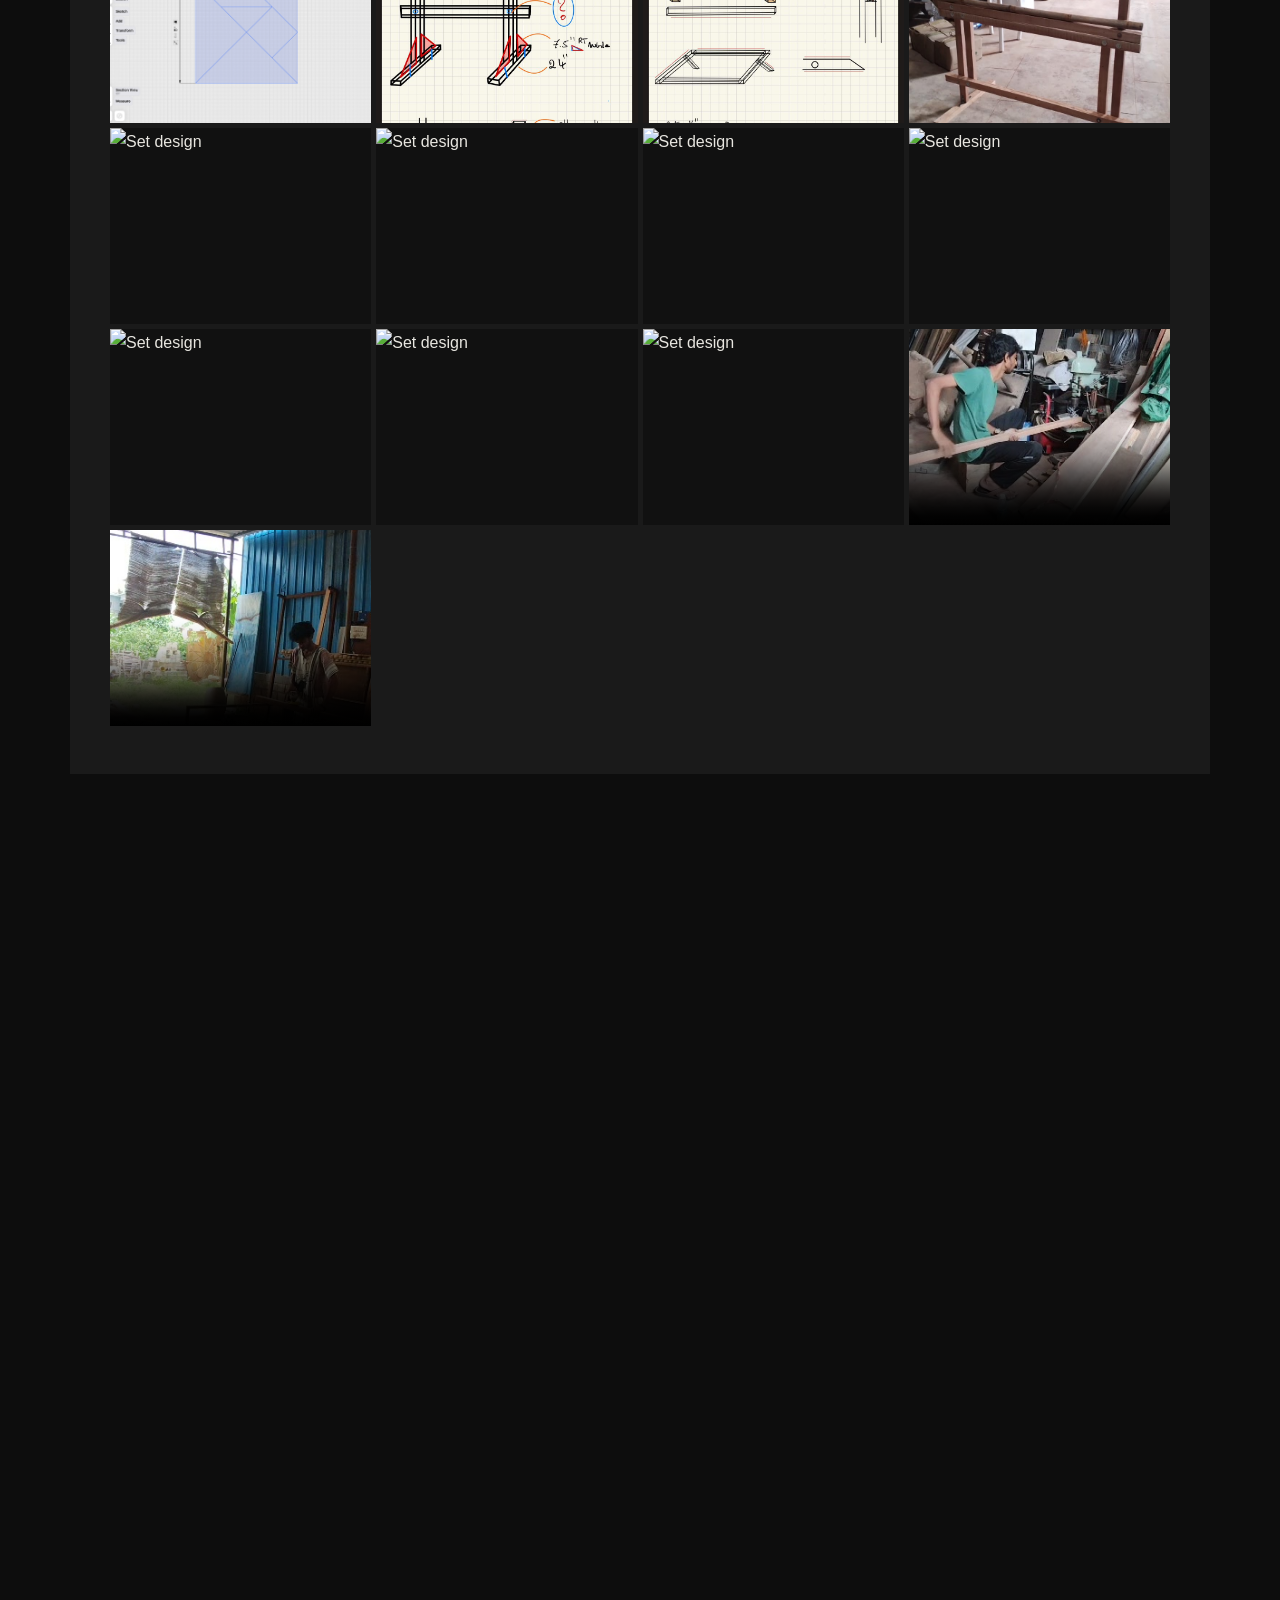
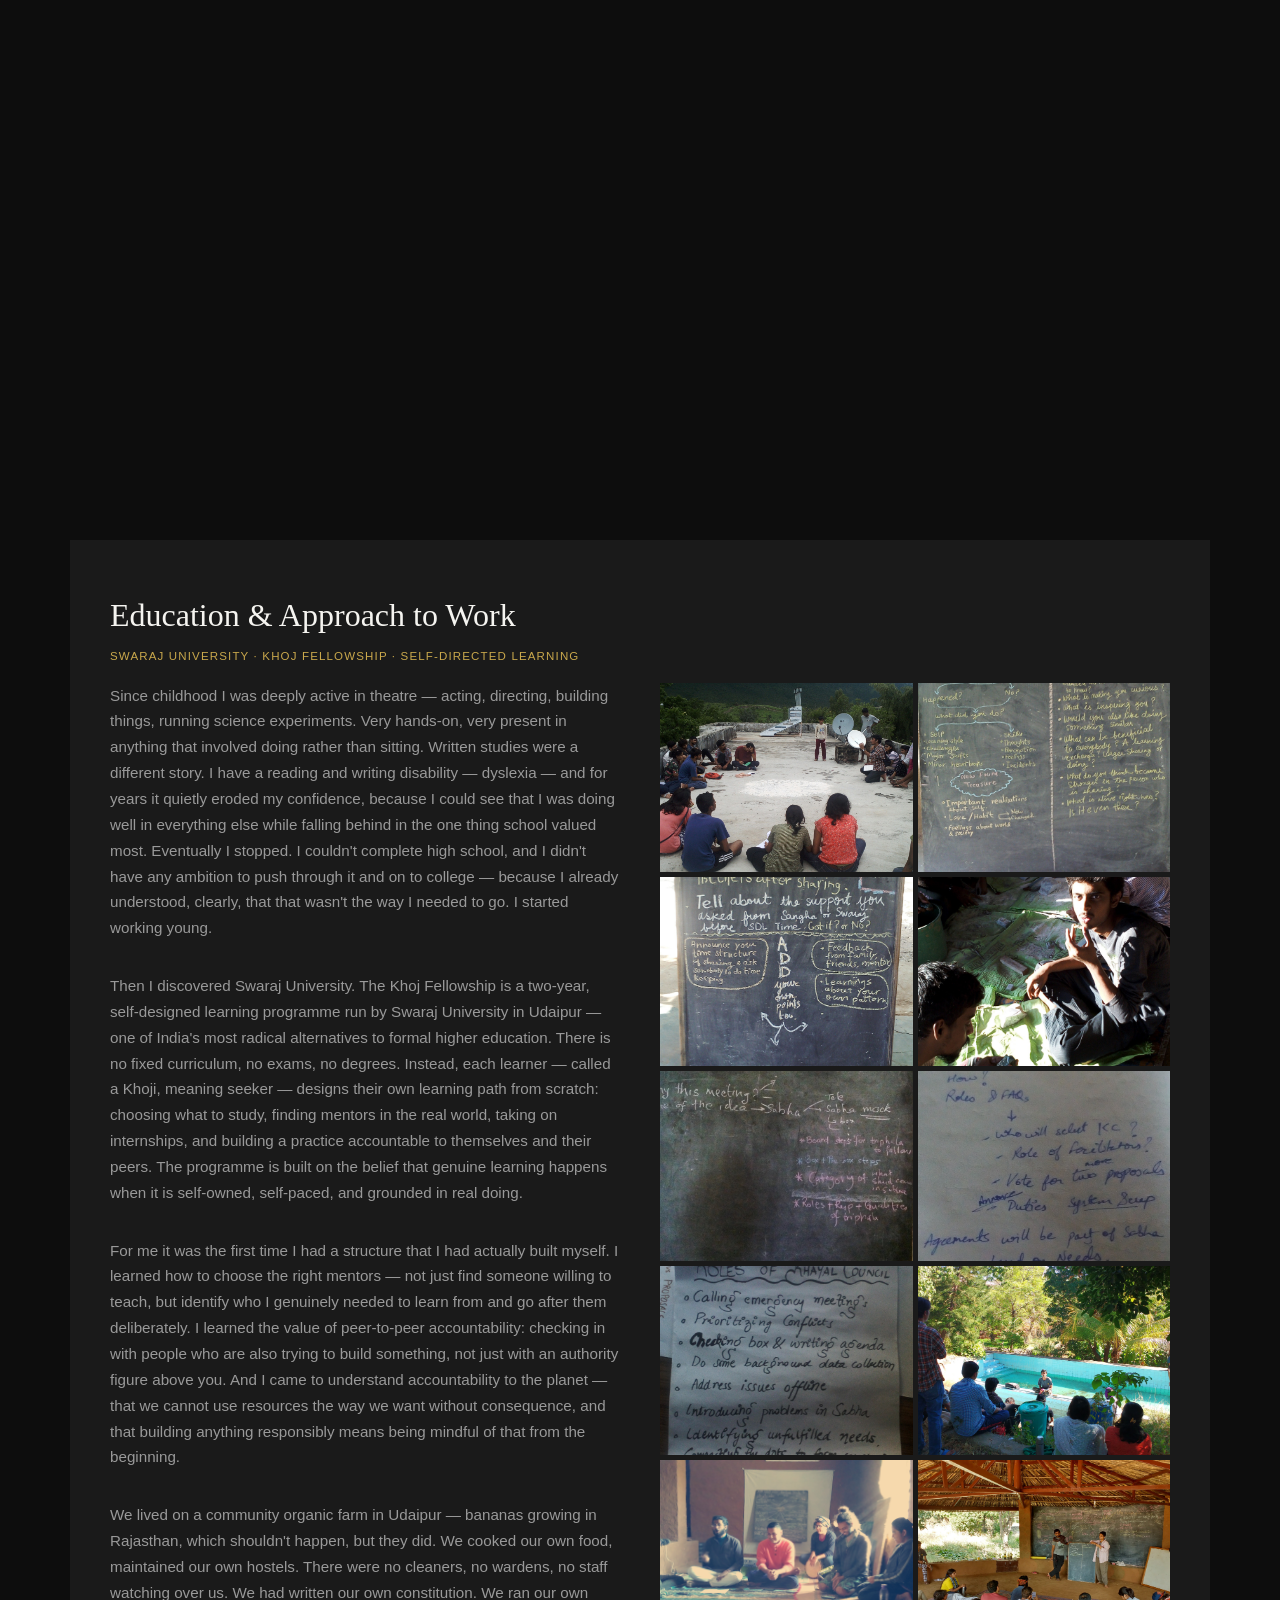
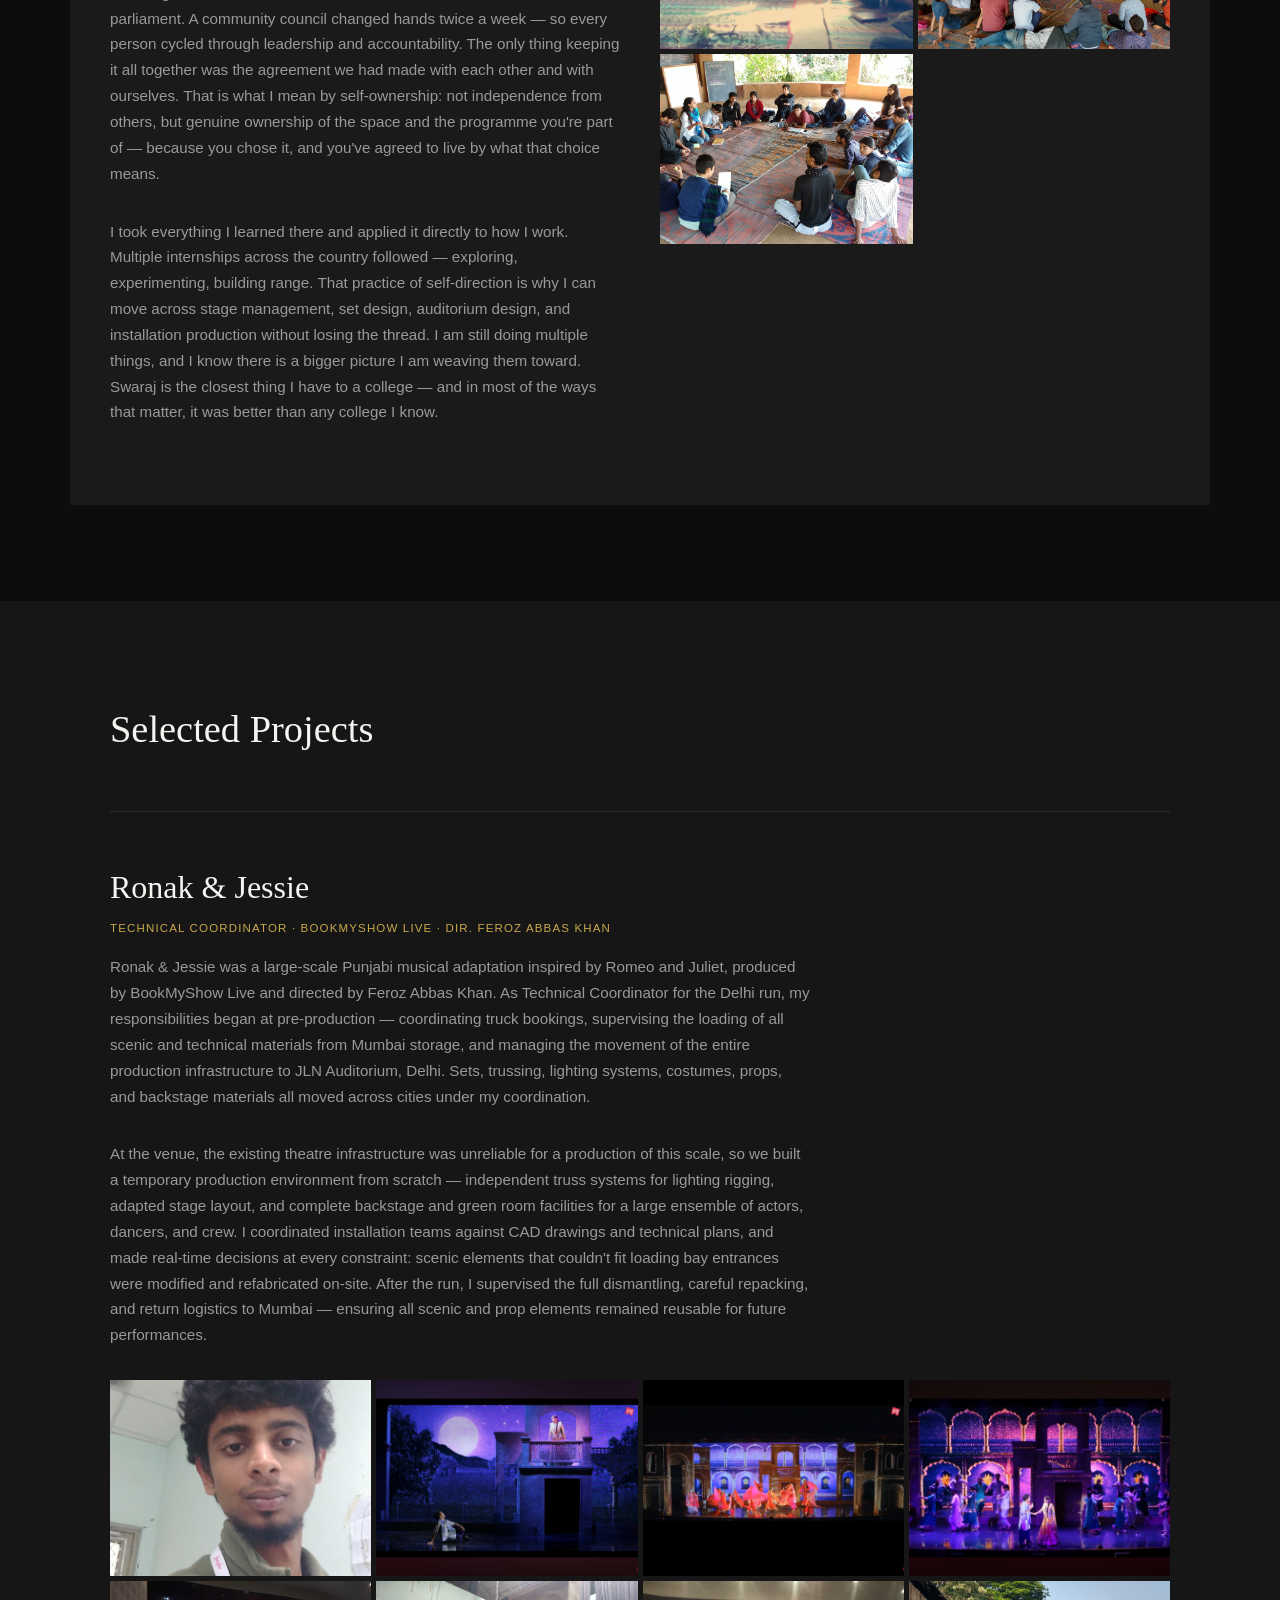
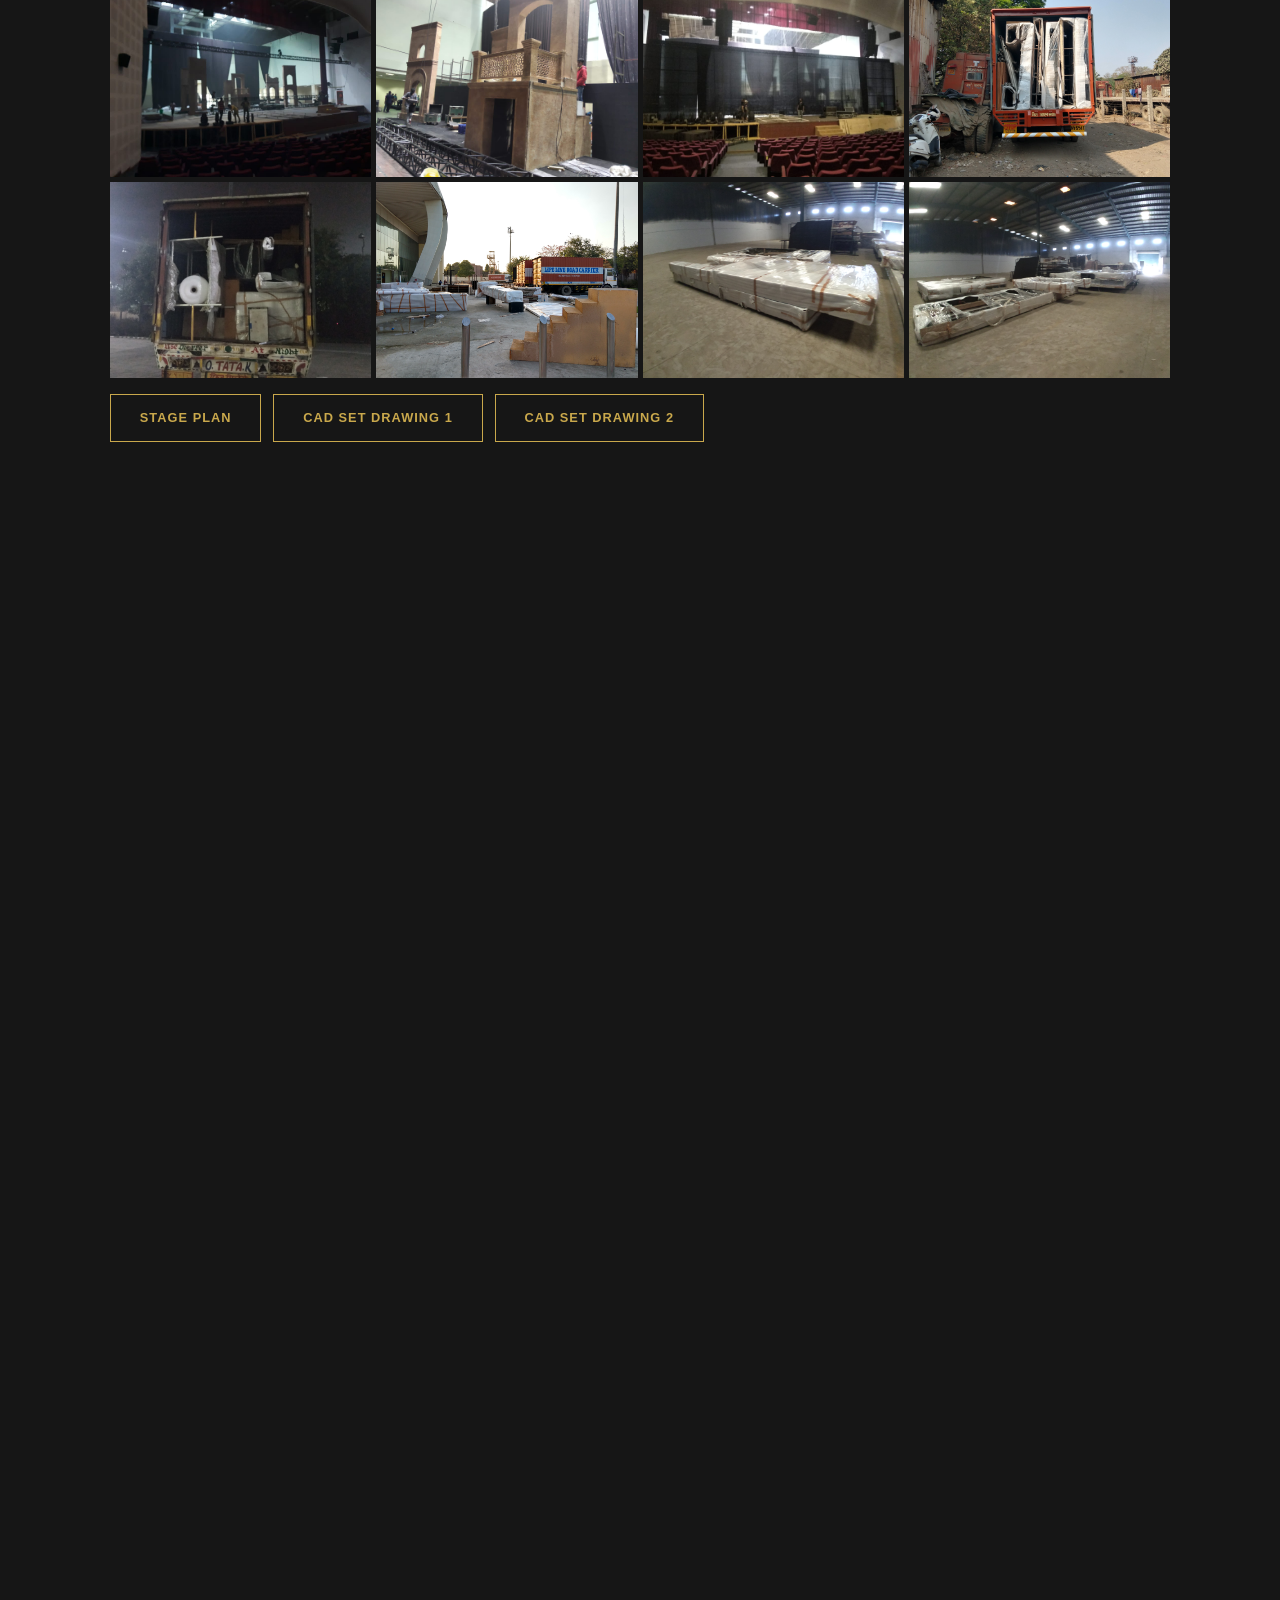
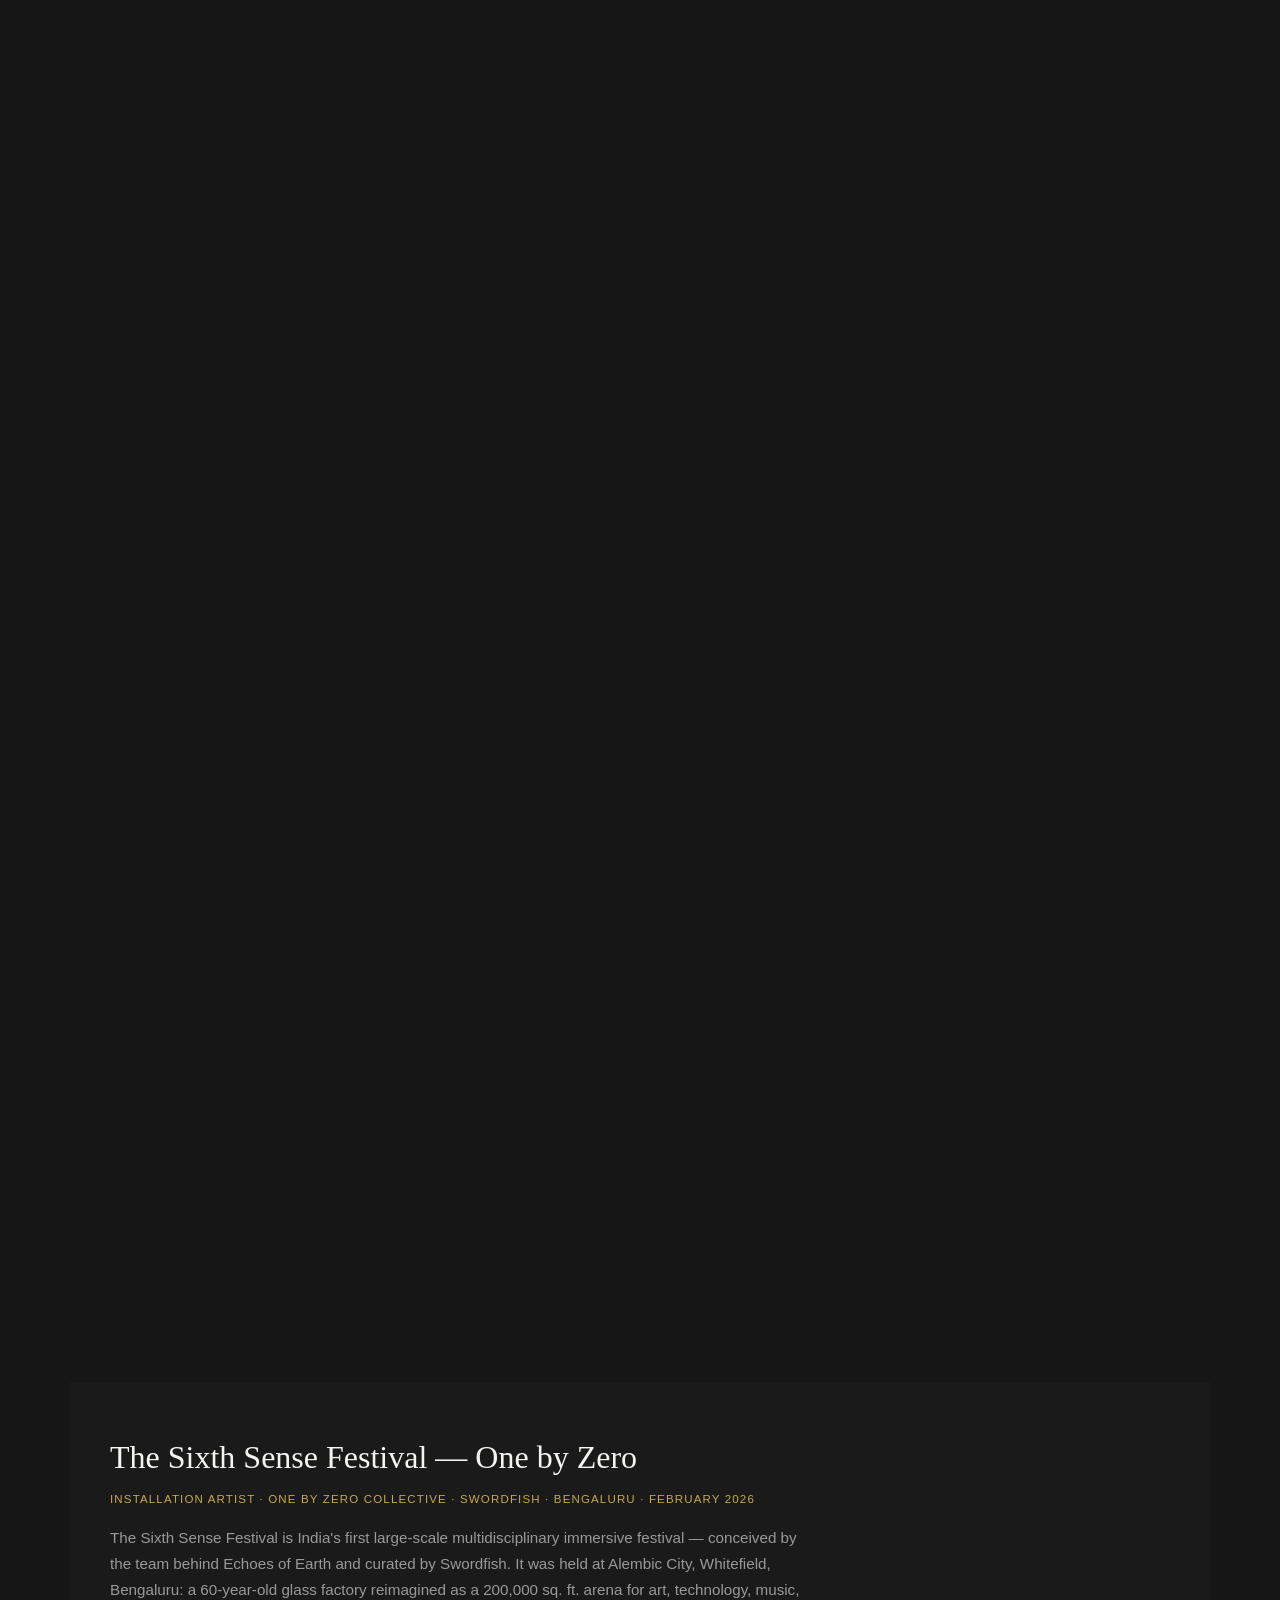
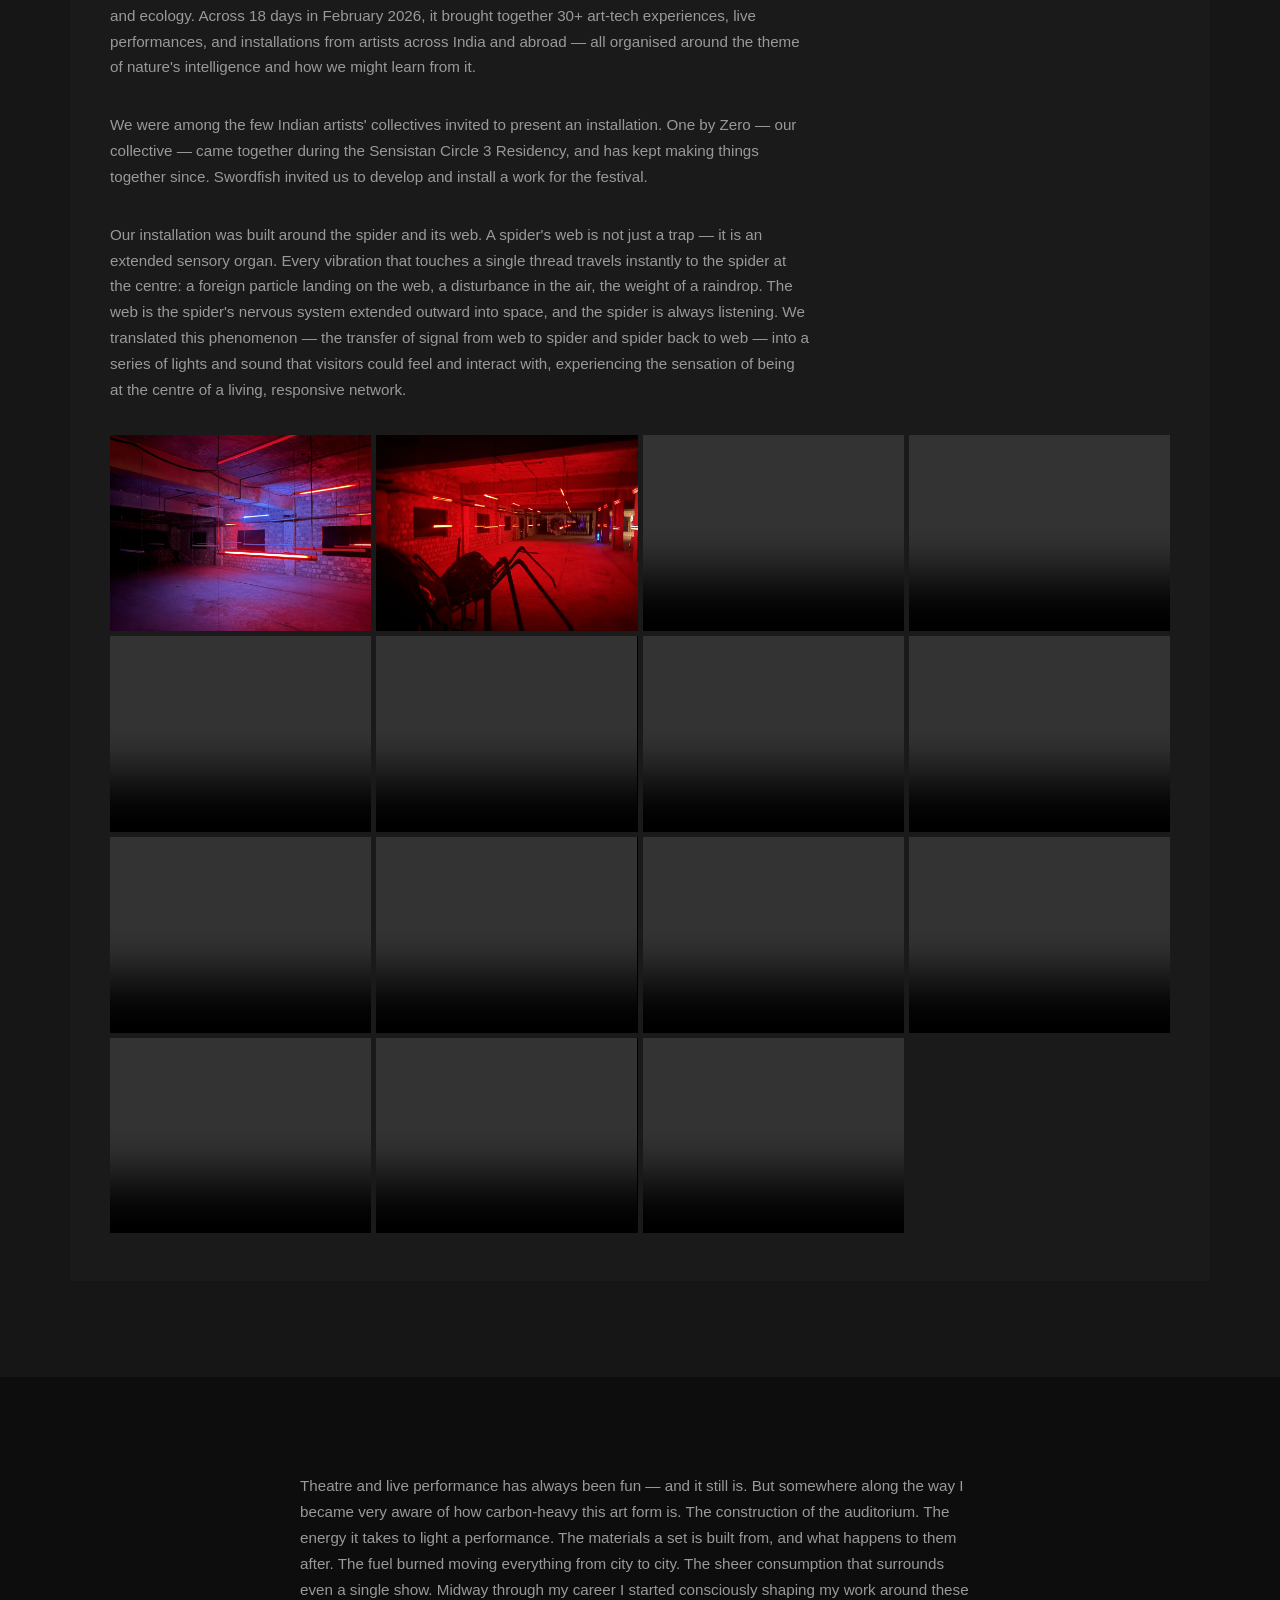
==== commit 89c3550f: "Text+media side-by-side layout for Auditorium & Education; update CV link" ====
--- a/index.html
+++ b/index.html
@@ -79,7 +79,7 @@
           it out — is still how I operate.
         </p>
         <div class="cv-download">
-          <a href="Sanjay portpholio/Sanjay CV .pdf" class="btn" target="_blank" download>Download CV</a>
+          <a href="Sanjay portpholio/Sanjay Bharadwaj — CV.pdf" class="btn" target="_blank" download>Download CV</a>
         </div>
       </div>
       <div class="col-image">
@@ -330,80 +330,84 @@
               <p class="project-tags">Auditorium Designer · 3D Modelling · Spatial Design · 2024–25</p>
             </div>
           </div>
-          <p class="project-desc">
-            My entry into auditorium design came entirely from the inside — not from architecture
-            school, but from a decade of working inside performance spaces across India. Touring
-            with productions, stage managing shows in the same auditoriums repeatedly, living inside
-            these spaces — I began to notice, very clearly, how most of them were failing performers
-            and audiences. Resource-heavy concrete construction, fixed seating, single-direction
-            viewing, centralised AC systems, outdated electrical infrastructure. I would close my
-            eyes in the middle of a show and visualise what this space could be — how the audience
-            should move, where the artists should emerge from, where the artifacts and installations
-            should live in between. That spatial intuition — built from thousands of hours inside
-            performance environments — became the foundation of everything I do in design.
-          </p>
-          <p class="project-desc">
-            When I tried to communicate these ideas to architects and designers, words were not
-            enough. So I taught myself 3D modelling from scratch. No formal training, no course —
-            just experimentation, observation, and practice until I could build what I was seeing in
-            my head. My first major project was a conceptual geodesic dome performance structure:
-            lightweight construction, alternative acoustics, modular staging, DC-powered lighting
-            integrated with a centralised DMX network. A future-ready performance space designed
-            around how technology in live events was actually evolving.
-          </p>
-          <p class="project-desc">
-            Those visualisations opened doors. Prestige Centre for Performing Arts brought me into
-            their project to convert a banquet hall and kitchen into a flexible, technologically
-            integrated black-box performance venue. I developed concepts and spatial designs for
-            that project in collaboration with Prakash Belawadi. Separately, I also contributed
-            3D modelling and visualisation work for Belawadi's concepts for Shri Idagunji
-            Mahaganapati Yakshagana Mandali — a traditional performance institution brought into
-            contemporary spatial thinking. Both PDF reports are linked below.
-          </p>
-          <p class="project-desc">
-            The cycle completed when Srishti School of Design invited me to deliver a guest lecture
-            on auditorium and performance space design to their students — passing on the same
-            self-directed, practice-led learning I had built for myself. Learn by doing, figure it
-            out yourself, execute it, then pass it on.
-          </p>
-          <div class="media-grid media-grid--4">
-            <a href="Sanjay portpholio/Auditorium design/IMG_0795.PNG" target="_blank">
-              <img src="Sanjay portpholio/Auditorium design/IMG_0795.PNG" alt="Auditorium 3D design" loading="lazy" />
-            </a>
-            <a href="Sanjay portpholio/Auditorium design/IMG_0798.PNG" target="_blank">
-              <img src="Sanjay portpholio/Auditorium design/IMG_0798.PNG" alt="Auditorium 3D design" loading="lazy" />
-            </a>
-            <a href="Sanjay portpholio/Auditorium design/IMG_0801.PNG" target="_blank">
-              <img src="Sanjay portpholio/Auditorium design/IMG_0801.PNG" alt="Auditorium 3D design" loading="lazy" />
-            </a>
-            <a href="Sanjay portpholio/Auditorium design/IMG_0804.PNG" target="_blank">
-              <img src="Sanjay portpholio/Auditorium design/IMG_0804.PNG" alt="Auditorium 3D design" loading="lazy" />
-            </a>
-            <div class="grid-video">
-              <video controls preload="metadata" poster="video_frames/Auditorium_design_Dome_auditorium_concept_design_f2.jpg">
-                <source src="web_videos/Dome_auditorium_concept_design.mp4" type="video/mp4" />
-              </video>
-            </div>
-            <a href="Sanjay portpholio/Auditorium design/Srishti School of Design lecture on Auditorium Design/IMG_5210.JPG" target="_blank">
-              <img src="Sanjay portpholio/Auditorium design/Srishti School of Design lecture on Auditorium Design/IMG_5210.JPG" alt="Srishti guest lecture" loading="lazy" />
-            </a>
-            <a href="Sanjay portpholio/Auditorium design/Srishti School of Design lecture on Auditorium Design/IMG_5215.JPG" target="_blank">
-              <img src="Sanjay portpholio/Auditorium design/Srishti School of Design lecture on Auditorium Design/IMG_5215.JPG" alt="Srishti guest lecture" loading="lazy" />
-            </a>
-            <a href="Sanjay portpholio/Auditorium design/Srishti School of Design lecture on Auditorium Design/IMG_5216.JPG" target="_blank">
-              <img src="Sanjay portpholio/Auditorium design/Srishti School of Design lecture on Auditorium Design/IMG_5216.JPG" alt="Srishti guest lecture" loading="lazy" />
-            </a>
-            <a href="Sanjay portpholio/Auditorium design/Srishti School of Design lecture on Auditorium Design/IMG_5217.JPG" target="_blank">
-              <img src="Sanjay portpholio/Auditorium design/Srishti School of Design lecture on Auditorium Design/IMG_5217.JPG" alt="Srishti guest lecture" loading="lazy" />
-            </a>
-          </div>
-          <div class="pdf-links" style="margin-top:16px;">
-            <a href="Sanjay portpholio/Auditorium design/Idagunji Mahaganapati Yakshagana Mandali – Auditorium Renovation Report.pdf.pdf" class="btn btn-outline" target="_blank">
-              Idagunji Yakshagana Mandali — Renovation Report
-            </a>
-            <a href="Sanjay portpholio/Auditorium design/Performance Infrastructure Report Adaptation of Banquet Hall into Proscenium Auditorium.pdf.pdf" class="btn btn-outline" target="_blank">
-              Banquet Hall → Proscenium Auditorium — Report
-            </a>
+          <div class="project-split">
+            <div>
+              <p class="project-desc">
+                My entry into auditorium design came entirely from the inside — not from architecture
+                school, but from a decade of working inside performance spaces across India. Touring
+                with productions, stage managing shows in the same auditoriums repeatedly, living inside
+                these spaces — I began to notice, very clearly, how most of them were failing performers
+                and audiences. Resource-heavy concrete construction, fixed seating, single-direction
+                viewing, centralised AC systems, outdated electrical infrastructure. I would close my
+                eyes in the middle of a show and visualise what this space could be — how the audience
+                should move, where the artists should emerge from, where the artifacts and installations
+                should live in between. That spatial intuition — built from thousands of hours inside
+                performance environments — became the foundation of everything I do in design.
+              </p>
+              <p class="project-desc">
+                When I tried to communicate these ideas to architects and designers, words were not
+                enough. So I taught myself 3D modelling from scratch. No formal training, no course —
+                just experimentation, observation, and practice until I could build what I was seeing in
+                my head. My first major project was a conceptual geodesic dome performance structure:
+                lightweight construction, alternative acoustics, modular staging, DC-powered lighting
+                integrated with a centralised DMX network. A future-ready performance space designed
+                around how technology in live events was actually evolving.
+              </p>
+              <p class="project-desc">
+                Those visualisations opened doors. Prestige Centre for Performing Arts brought me into
+                their project to convert a banquet hall and kitchen into a flexible, technologically
+                integrated black-box performance venue. I developed concepts and spatial designs for
+                that project in collaboration with Prakash Belawadi. Separately, I also contributed
+                3D modelling and visualisation work for Belawadi's concepts for Shri Idagunji
+                Mahaganapati Yakshagana Mandali — a traditional performance institution brought into
+                contemporary spatial thinking. Both PDF reports are linked below.
+              </p>
+              <p class="project-desc">
+                The cycle completed when Srishti School of Design invited me to deliver a guest lecture
+                on auditorium and performance space design to their students — passing on the same
+                self-directed, practice-led learning I had built for myself. Learn by doing, figure it
+                out yourself, execute it, then pass it on.
+              </p>
+              <div class="pdf-links" style="margin-top:16px;">
+                <a href="Sanjay portpholio/Auditorium design/Idagunji Mahaganapati Yakshagana Mandali – Auditorium Renovation Report.pdf.pdf" class="btn btn-outline" target="_blank">
+                  Idagunji Yakshagana Mandali — Renovation Report
+                </a>
+                <a href="Sanjay portpholio/Auditorium design/Performance Infrastructure Report Adaptation of Banquet Hall into Proscenium Auditorium.pdf.pdf" class="btn btn-outline" target="_blank">
+                  Banquet Hall → Proscenium Auditorium — Report
+                </a>
+              </div>
+            </div>
+            <div class="media-grid media-grid--2">
+              <a href="Sanjay portpholio/Auditorium design/IMG_0795.PNG" target="_blank">
+                <img src="Sanjay portpholio/Auditorium design/IMG_0795.PNG" alt="Auditorium 3D design" loading="lazy" />
+              </a>
+              <a href="Sanjay portpholio/Auditorium design/IMG_0798.PNG" target="_blank">
+                <img src="Sanjay portpholio/Auditorium design/IMG_0798.PNG" alt="Auditorium 3D design" loading="lazy" />
+              </a>
+              <a href="Sanjay portpholio/Auditorium design/IMG_0801.PNG" target="_blank">
+                <img src="Sanjay portpholio/Auditorium design/IMG_0801.PNG" alt="Auditorium 3D design" loading="lazy" />
+              </a>
+              <a href="Sanjay portpholio/Auditorium design/IMG_0804.PNG" target="_blank">
+                <img src="Sanjay portpholio/Auditorium design/IMG_0804.PNG" alt="Auditorium 3D design" loading="lazy" />
+              </a>
+              <div class="grid-video">
+                <video controls preload="metadata" poster="video_frames/Auditorium_design_Dome_auditorium_concept_design_f2.jpg">
+                  <source src="web_videos/Dome_auditorium_concept_design.mp4" type="video/mp4" />
+                </video>
+              </div>
+              <a href="Sanjay portpholio/Auditorium design/Srishti School of Design lecture on Auditorium Design/IMG_5210.JPG" target="_blank">
+                <img src="Sanjay portpholio/Auditorium design/Srishti School of Design lecture on Auditorium Design/IMG_5210.JPG" alt="Srishti guest lecture" loading="lazy" />
+              </a>
+              <a href="Sanjay portpholio/Auditorium design/Srishti School of Design lecture on Auditorium Design/IMG_5215.JPG" target="_blank">
+                <img src="Sanjay portpholio/Auditorium design/Srishti School of Design lecture on Auditorium Design/IMG_5215.JPG" alt="Srishti guest lecture" loading="lazy" />
+              </a>
+              <a href="Sanjay portpholio/Auditorium design/Srishti School of Design lecture on Auditorium Design/IMG_5216.JPG" target="_blank">
+                <img src="Sanjay portpholio/Auditorium design/Srishti School of Design lecture on Auditorium Design/IMG_5216.JPG" alt="Srishti guest lecture" loading="lazy" />
+              </a>
+              <a href="Sanjay portpholio/Auditorium design/Srishti School of Design lecture on Auditorium Design/IMG_5217.JPG" target="_blank">
+                <img src="Sanjay portpholio/Auditorium design/Srishti School of Design lecture on Auditorium Design/IMG_5217.JPG" alt="Srishti guest lecture" loading="lazy" />
+              </a>
+            </div>
           </div>
         </article>
 
@@ -415,57 +419,60 @@
               <p class="project-tags">Swaraj University · Khoj Fellowship · Self-Directed Learning</p>
             </div>
           </div>
-          <p class="project-desc">
-            Since childhood I was deeply active in theatre — acting, directing, building things,
-            running science experiments. Very hands-on, very present in anything that involved
-            doing rather than sitting. Written studies were a different story. I have a reading
-            and writing disability — dyslexia — and for years it quietly eroded my confidence,
-            because I could see that I was doing well in everything else while falling behind in
-            the one thing school valued most. Eventually I stopped. I couldn't complete high school,
-            and I didn't have any ambition to push through it and on to college — because I already
-            understood, clearly, that that wasn't the way I needed to go. I started working young.
-          </p>
-          <p class="project-desc">
-            Then I discovered Swaraj University. The Khoj Fellowship is a two-year, self-designed
-            learning programme run by Swaraj University in Udaipur — one of India's most radical
-            alternatives to formal higher education. There is no fixed curriculum, no exams, no
-            degrees. Instead, each learner — called a Khoji, meaning seeker — designs their own
-            learning path from scratch: choosing what to study, finding mentors in the real world,
-            taking on internships, and building a practice accountable to themselves and their peers.
-            The programme is built on the belief that genuine learning happens when it is self-owned,
-            self-paced, and grounded in real doing.
-          </p>
-          <p class="project-desc">
-            For me it was the first time I had a structure that I had actually built myself. I
-            learned how to choose the right mentors — not just find someone willing to teach, but
-            identify who I genuinely needed to learn from and go after them deliberately. I learned
-            the value of peer-to-peer accountability: checking in with people who are also trying
-            to build something, not just with an authority figure above you. And I came to understand
-            accountability to the planet — that we cannot use resources the way we want without
-            consequence, and that building anything responsibly means being mindful of that from
-            the beginning.
-          </p>
-          <p class="project-desc">
-            We lived on a community organic farm in Udaipur — bananas growing in Rajasthan, which
-            shouldn't happen, but they did. We cooked our own food, maintained our own hostels.
-            There were no cleaners, no wardens, no staff watching over us. We had written our own
-            constitution. We ran our own parliament. A community council changed hands twice a week
-            — so every person cycled through leadership and accountability. The only thing keeping
-            it all together was the agreement we had made with each other and with ourselves. That
-            is what I mean by self-ownership: not independence from others, but genuine ownership
-            of the space and the programme you're part of — because you chose it, and you've agreed
-            to live by what that choice means.
-          </p>
-          <p class="project-desc">
-            I took everything I learned there and applied it directly to how I work. Multiple
-            internships across the country followed — exploring, experimenting, building range. That
-            practice of self-direction is why I can move across stage management, set design,
-            auditorium design, and installation production without losing the thread. I am still
-            doing multiple things, and I know there is a bigger picture I am weaving them toward.
-            Swaraj is the closest thing I have to a college — and in most of the ways that matter,
-            it was better than any college I know.
-          </p>
-          <div class="media-grid media-grid--4">
+          <div class="project-split">
+            <div>
+              <p class="project-desc">
+                Since childhood I was deeply active in theatre — acting, directing, building things,
+                running science experiments. Very hands-on, very present in anything that involved
+                doing rather than sitting. Written studies were a different story. I have a reading
+                and writing disability — dyslexia — and for years it quietly eroded my confidence,
+                because I could see that I was doing well in everything else while falling behind in
+                the one thing school valued most. Eventually I stopped. I couldn't complete high school,
+                and I didn't have any ambition to push through it and on to college — because I already
+                understood, clearly, that that wasn't the way I needed to go. I started working young.
+              </p>
+              <p class="project-desc">
+                Then I discovered Swaraj University. The Khoj Fellowship is a two-year, self-designed
+                learning programme run by Swaraj University in Udaipur — one of India's most radical
+                alternatives to formal higher education. There is no fixed curriculum, no exams, no
+                degrees. Instead, each learner — called a Khoji, meaning seeker — designs their own
+                learning path from scratch: choosing what to study, finding mentors in the real world,
+                taking on internships, and building a practice accountable to themselves and their peers.
+                The programme is built on the belief that genuine learning happens when it is self-owned,
+                self-paced, and grounded in real doing.
+              </p>
+              <p class="project-desc">
+                For me it was the first time I had a structure that I had actually built myself. I
+                learned how to choose the right mentors — not just find someone willing to teach, but
+                identify who I genuinely needed to learn from and go after them deliberately. I learned
+                the value of peer-to-peer accountability: checking in with people who are also trying
+                to build something, not just with an authority figure above you. And I came to understand
+                accountability to the planet — that we cannot use resources the way we want without
+                consequence, and that building anything responsibly means being mindful of that from
+                the beginning.
+              </p>
+              <p class="project-desc">
+                We lived on a community organic farm in Udaipur — bananas growing in Rajasthan, which
+                shouldn't happen, but they did. We cooked our own food, maintained our own hostels.
+                There were no cleaners, no wardens, no staff watching over us. We had written our own
+                constitution. We ran our own parliament. A community council changed hands twice a week
+                — so every person cycled through leadership and accountability. The only thing keeping
+                it all together was the agreement we had made with each other and with ourselves. That
+                is what I mean by self-ownership: not independence from others, but genuine ownership
+                of the space and the programme you're part of — because you chose it, and you've agreed
+                to live by what that choice means.
+              </p>
+              <p class="project-desc">
+                I took everything I learned there and applied it directly to how I work. Multiple
+                internships across the country followed — exploring, experimenting, building range. That
+                practice of self-direction is why I can move across stage management, set design,
+                auditorium design, and installation production without losing the thread. I am still
+                doing multiple things, and I know there is a bigger picture I am weaving them toward.
+                Swaraj is the closest thing I have to a college — and in most of the ways that matter,
+                it was better than any college I know.
+              </p>
+            </div>
+            <div class="media-grid media-grid--2">
             <a href="Sanjay portpholio/Swaraj/Swaraj classroom/IMG_20160827_154428_Original.jpg" target="_blank">
               <img src="Sanjay portpholio/Swaraj/Swaraj classroom/IMG_20160827_154428_Original.jpg" alt="Swaraj University" loading="lazy" />
             </a>
@@ -499,6 +506,7 @@
             <a href="Sanjay portpholio/Swaraj/Swaraj classroom/IMG_1786.JPG" target="_blank">
               <img src="Sanjay portpholio/Swaraj/Swaraj classroom/IMG_1786.JPG" alt="Swaraj University" loading="lazy" />
             </a>
+          </div>
           </div>
         </article>
 
--- a/style.css
+++ b/style.css
@@ -419,6 +419,14 @@
 .media-grid .grid-video { overflow: hidden; background: #000; aspect-ratio: 4/3; }
 .media-grid .grid-video video { width: 100%; height: 100%; object-fit: cover; display: block; }
 
+/* Side-by-side text + media layout */
+.project-split {
+  display: grid;
+  grid-template-columns: 1fr 1fr;
+  gap: 2.5rem;
+  align-items: start;
+}
+
 /* Video layouts */
 .video-row { margin-top: 5px; display: grid; gap: 5px; }
 .video-row video {
@@ -502,6 +510,7 @@
 /* ─── Responsive ─── */
 @media (max-width: 960px) {
   .two-col { grid-template-columns: 1fr; gap: 2rem; }
+  .project-split { grid-template-columns: 1fr; }
   .roles-grid { grid-template-columns: 1fr 1fr; }
   .video-grid { grid-template-columns: repeat(2, 1fr); }
   .media-grid--3 { grid-template-columns: repeat(2, 1fr); }
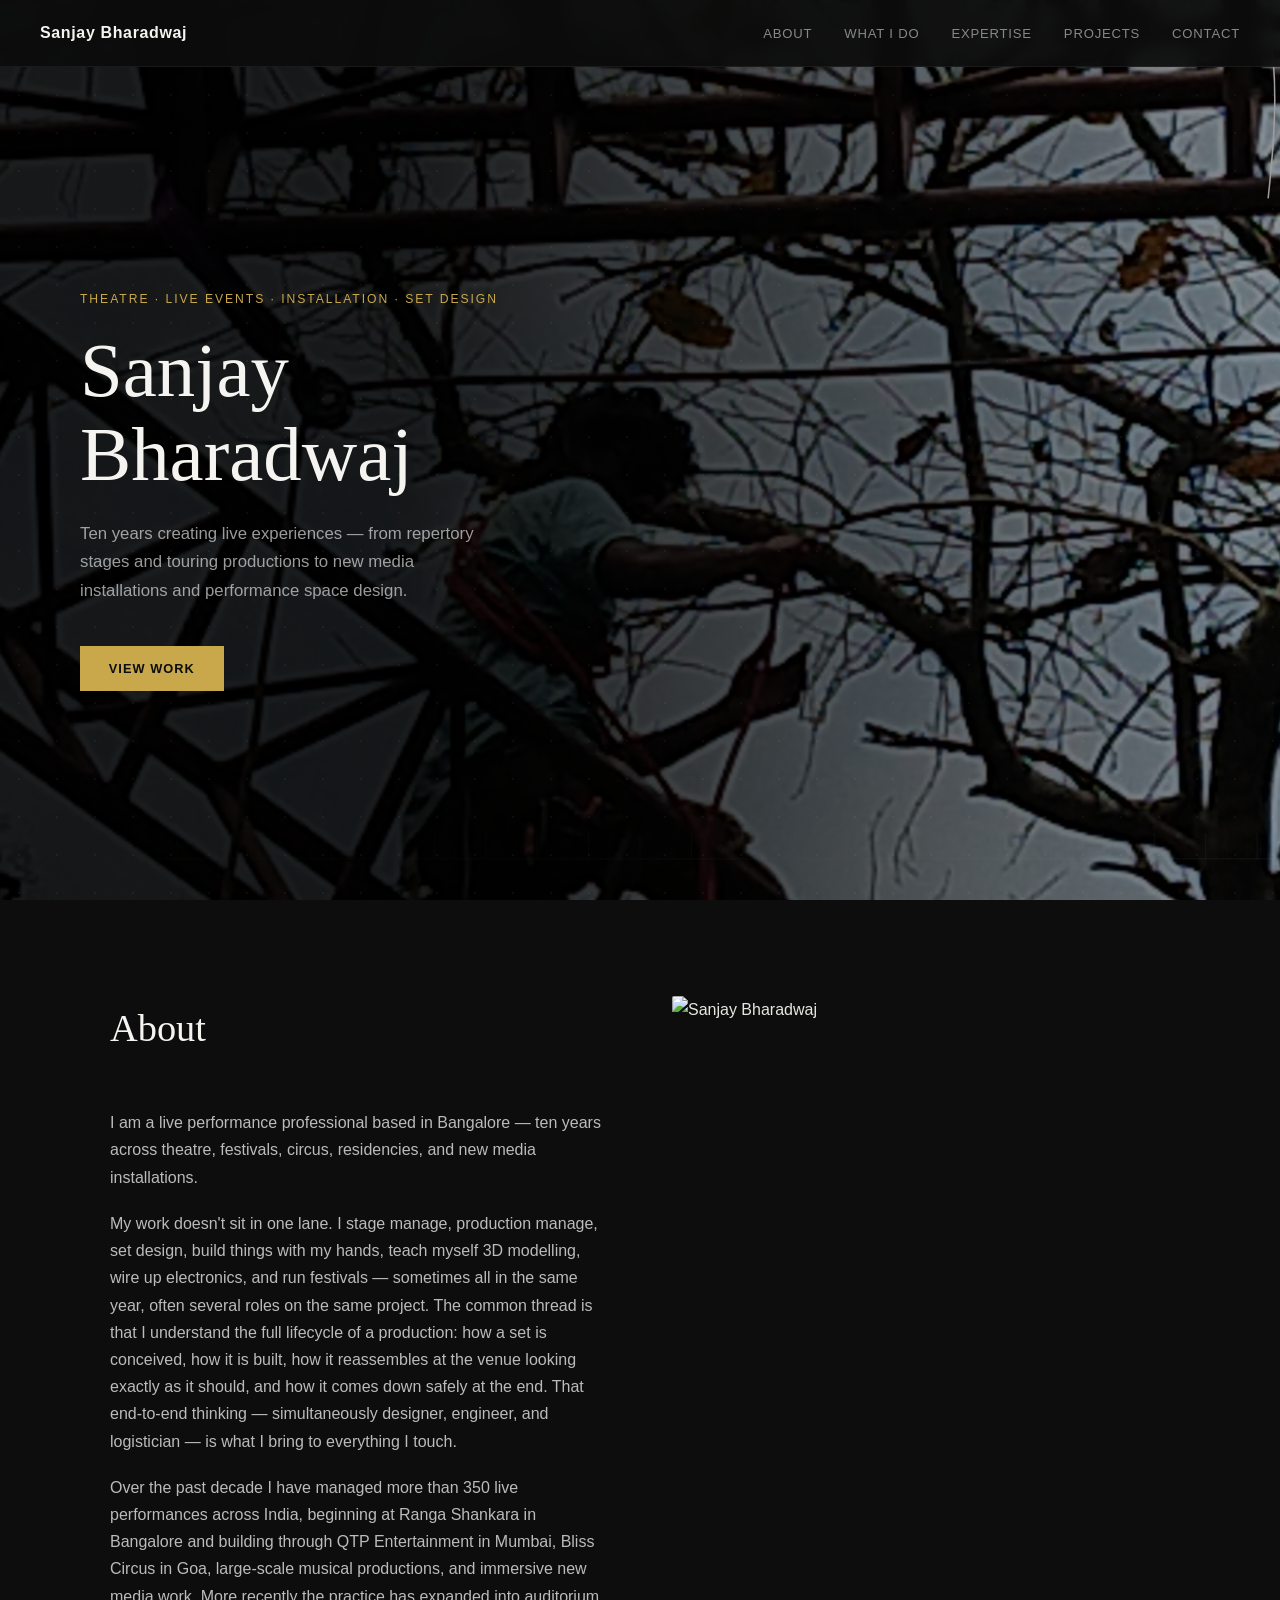
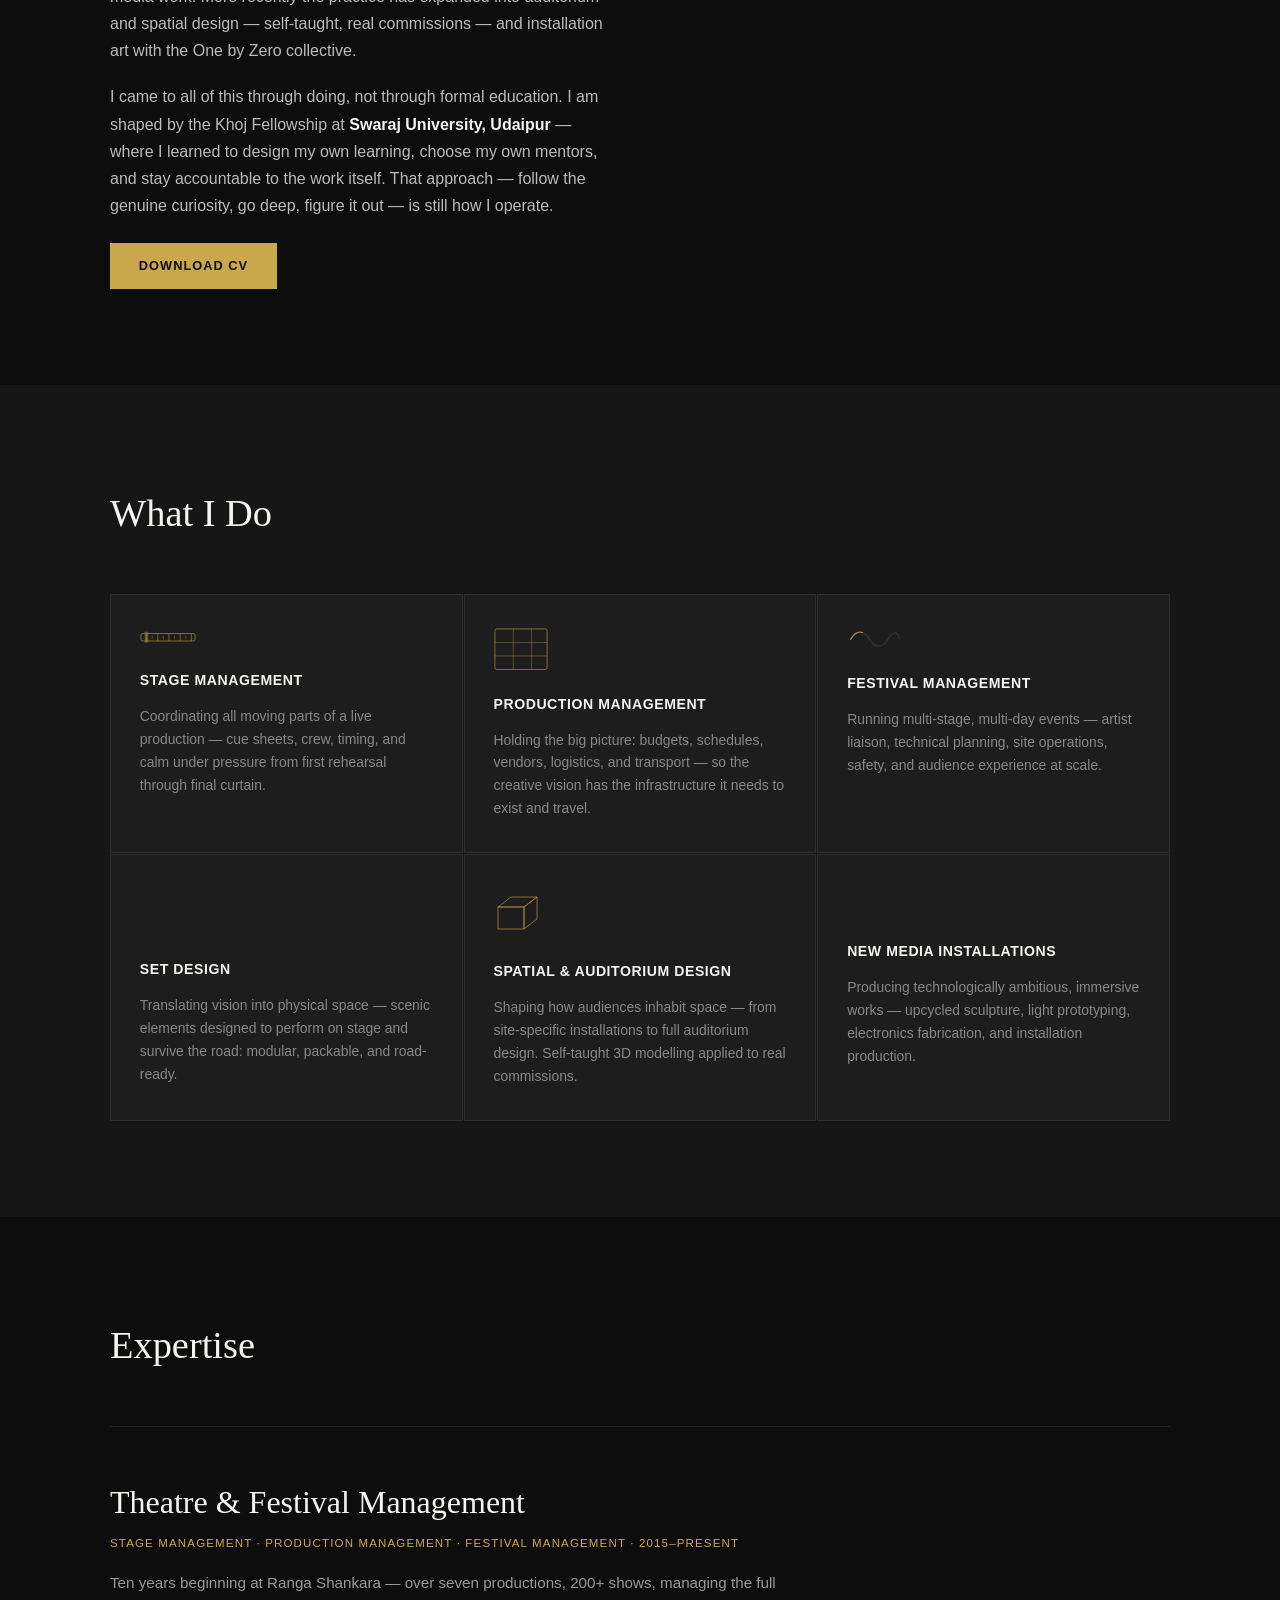
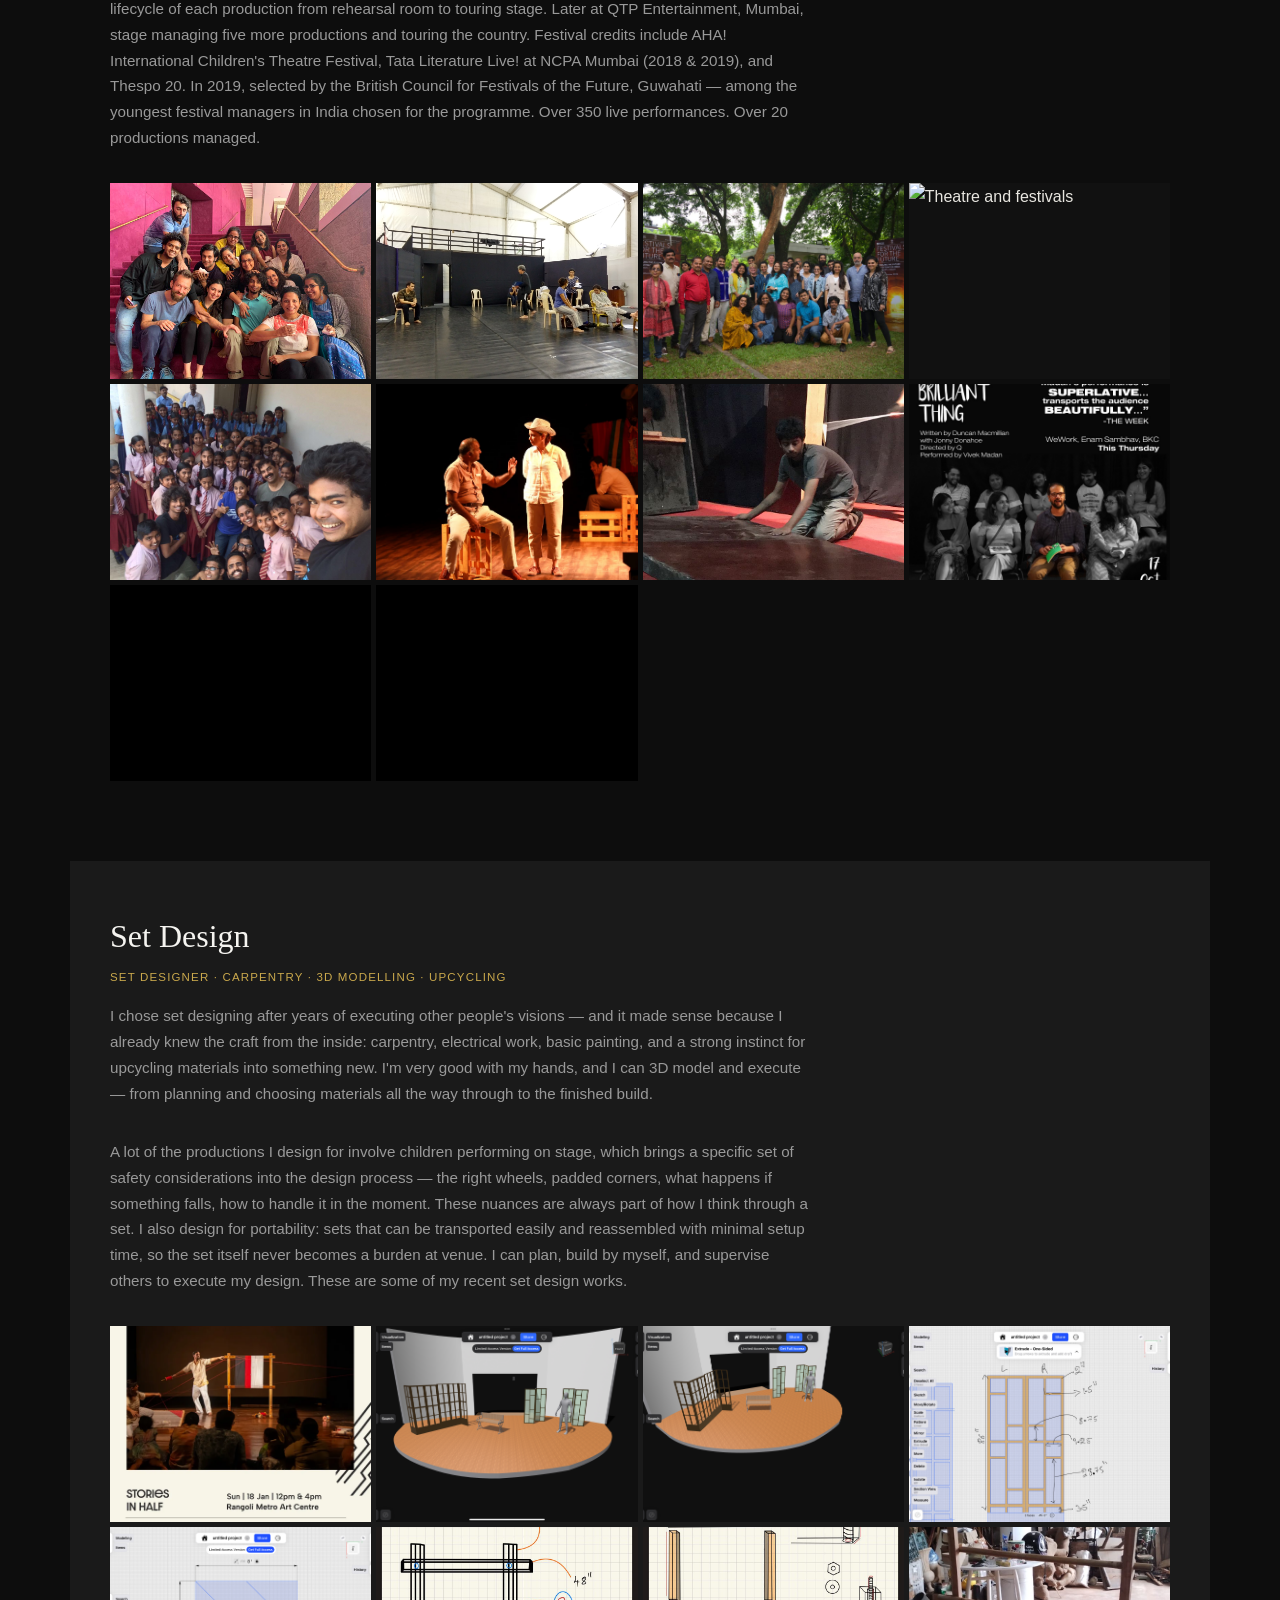
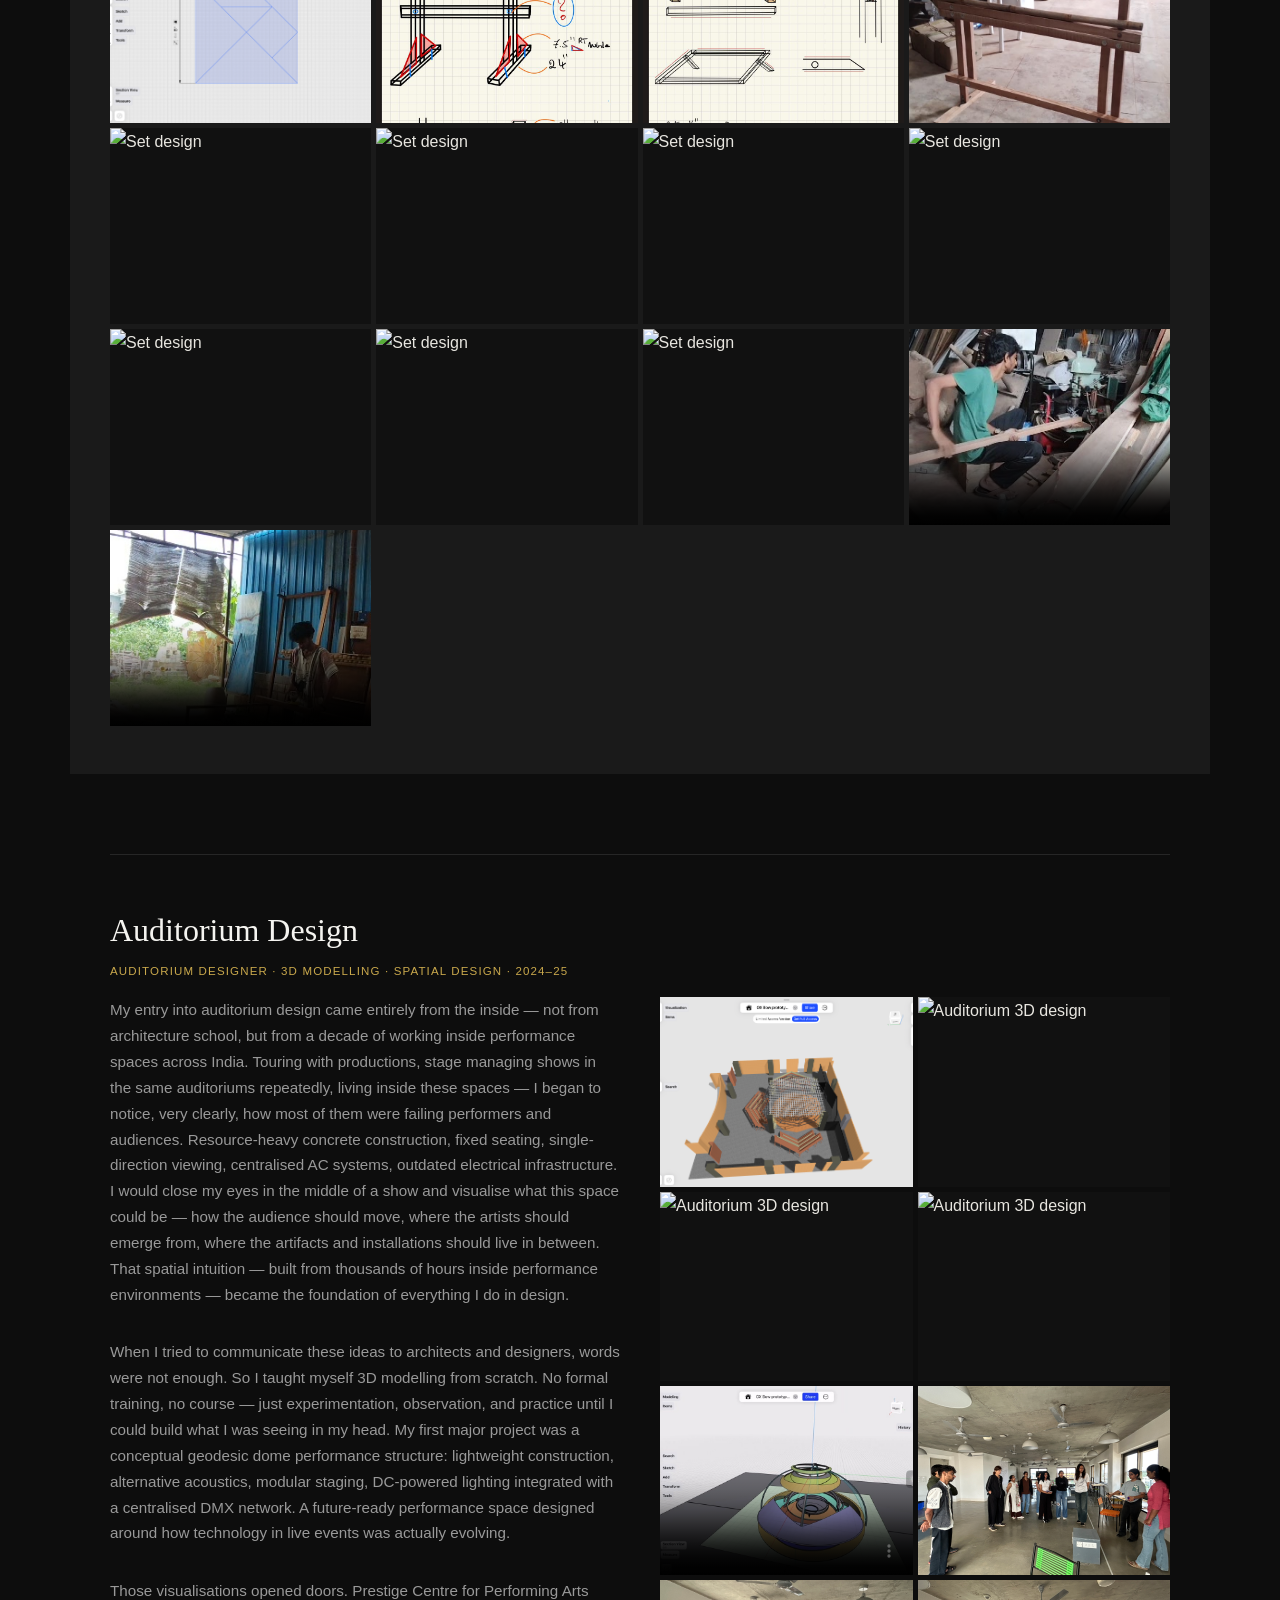
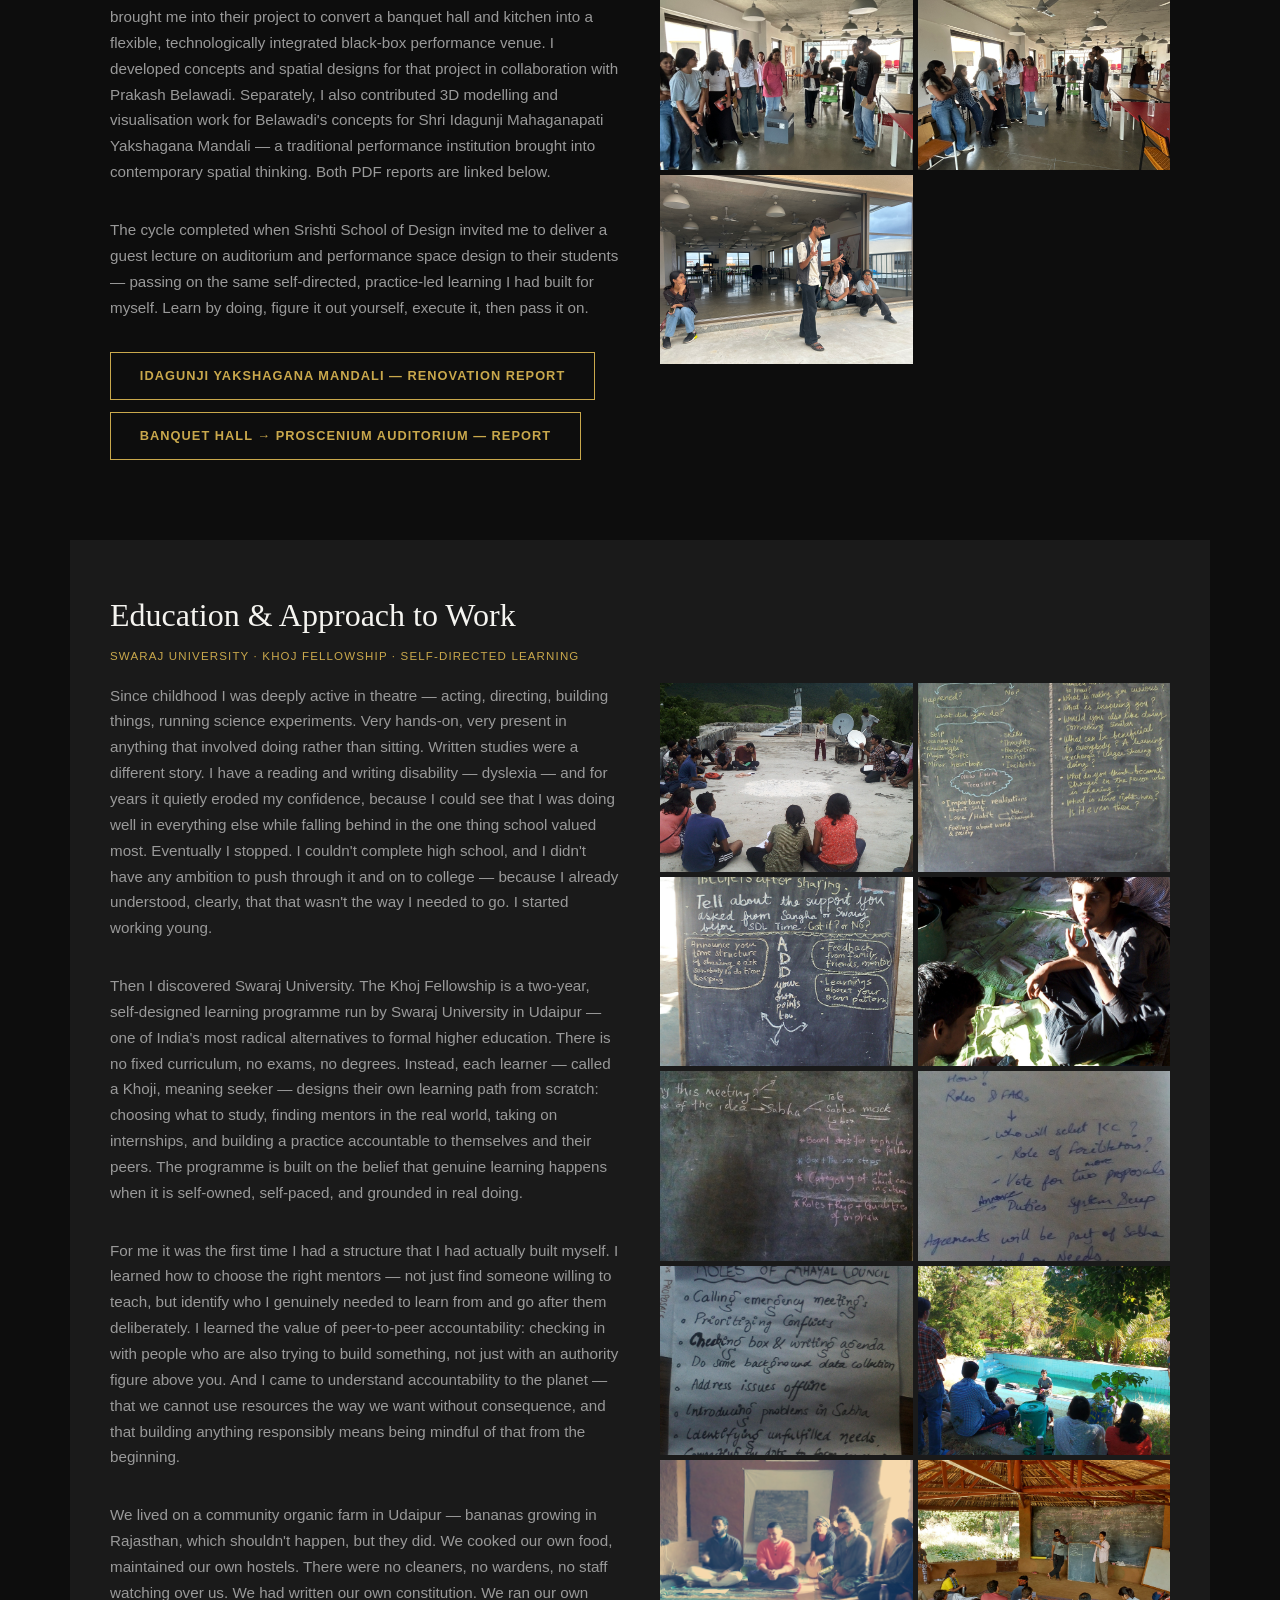
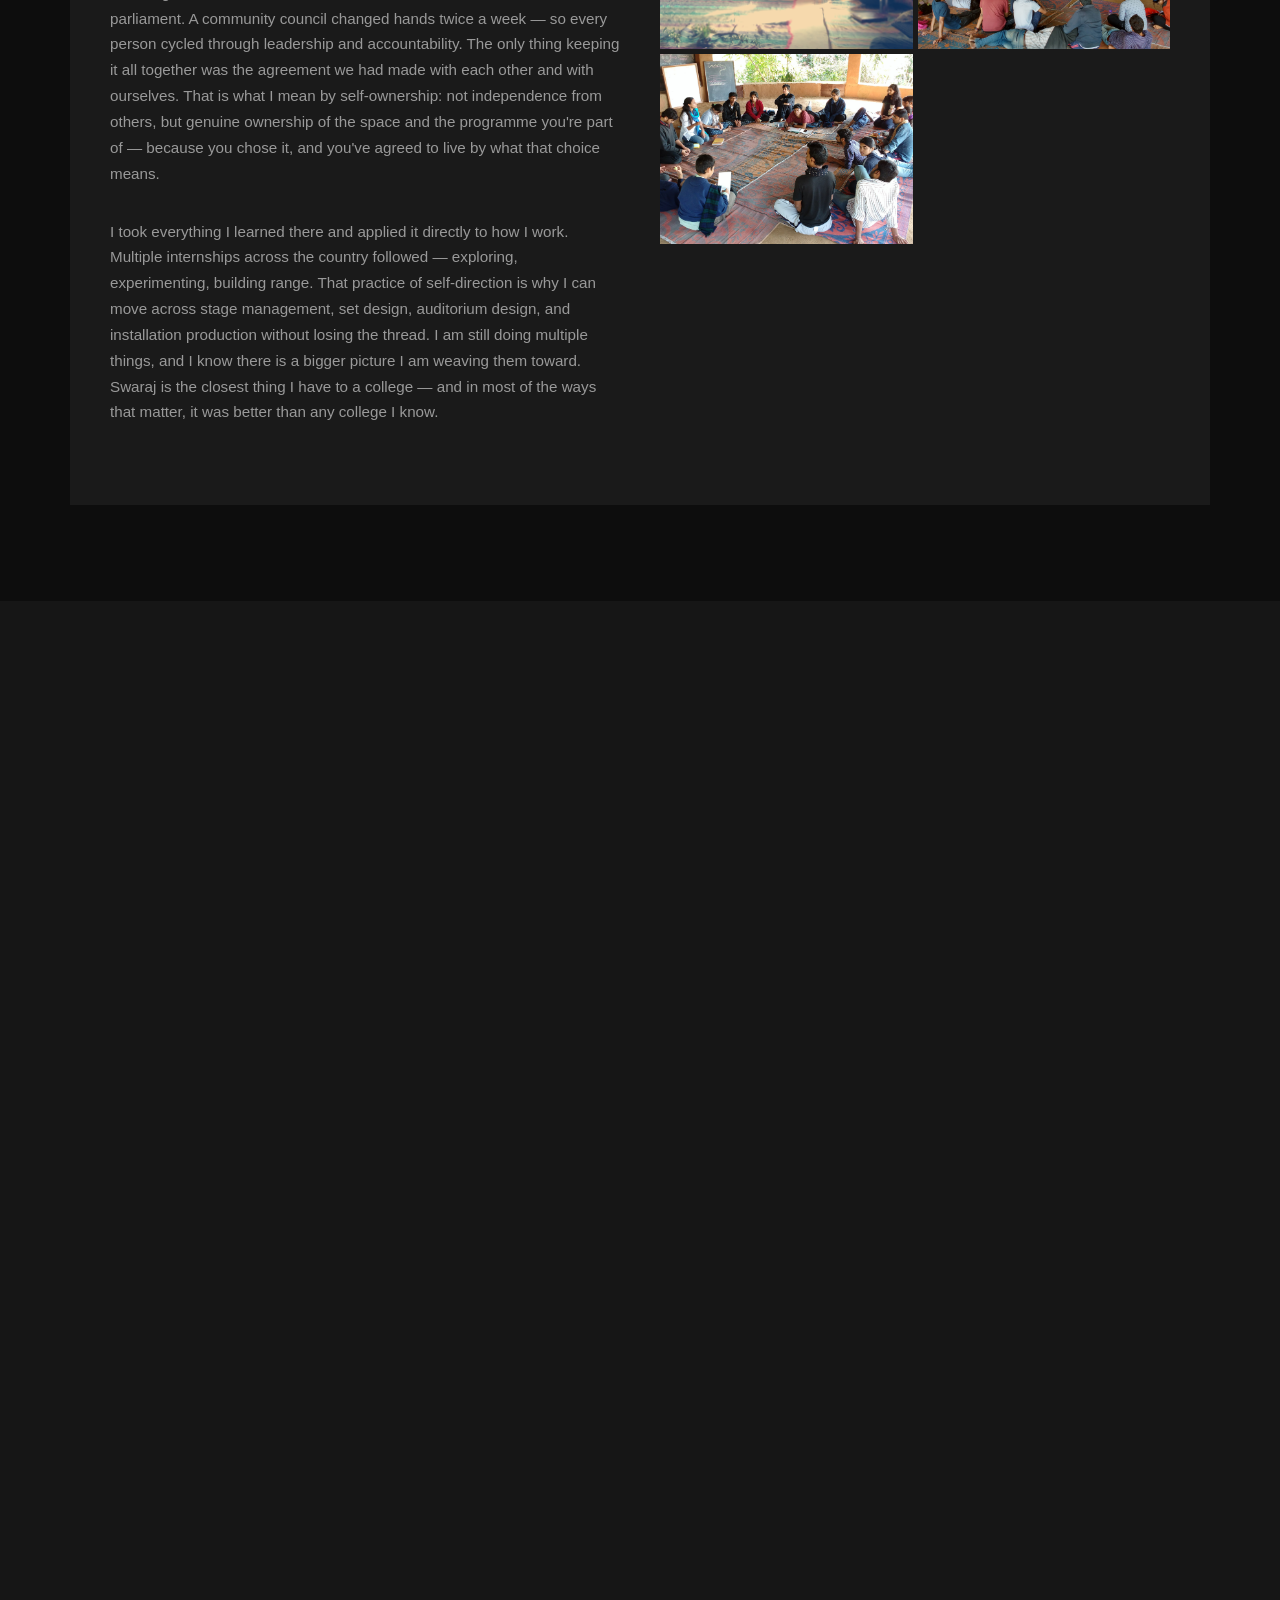
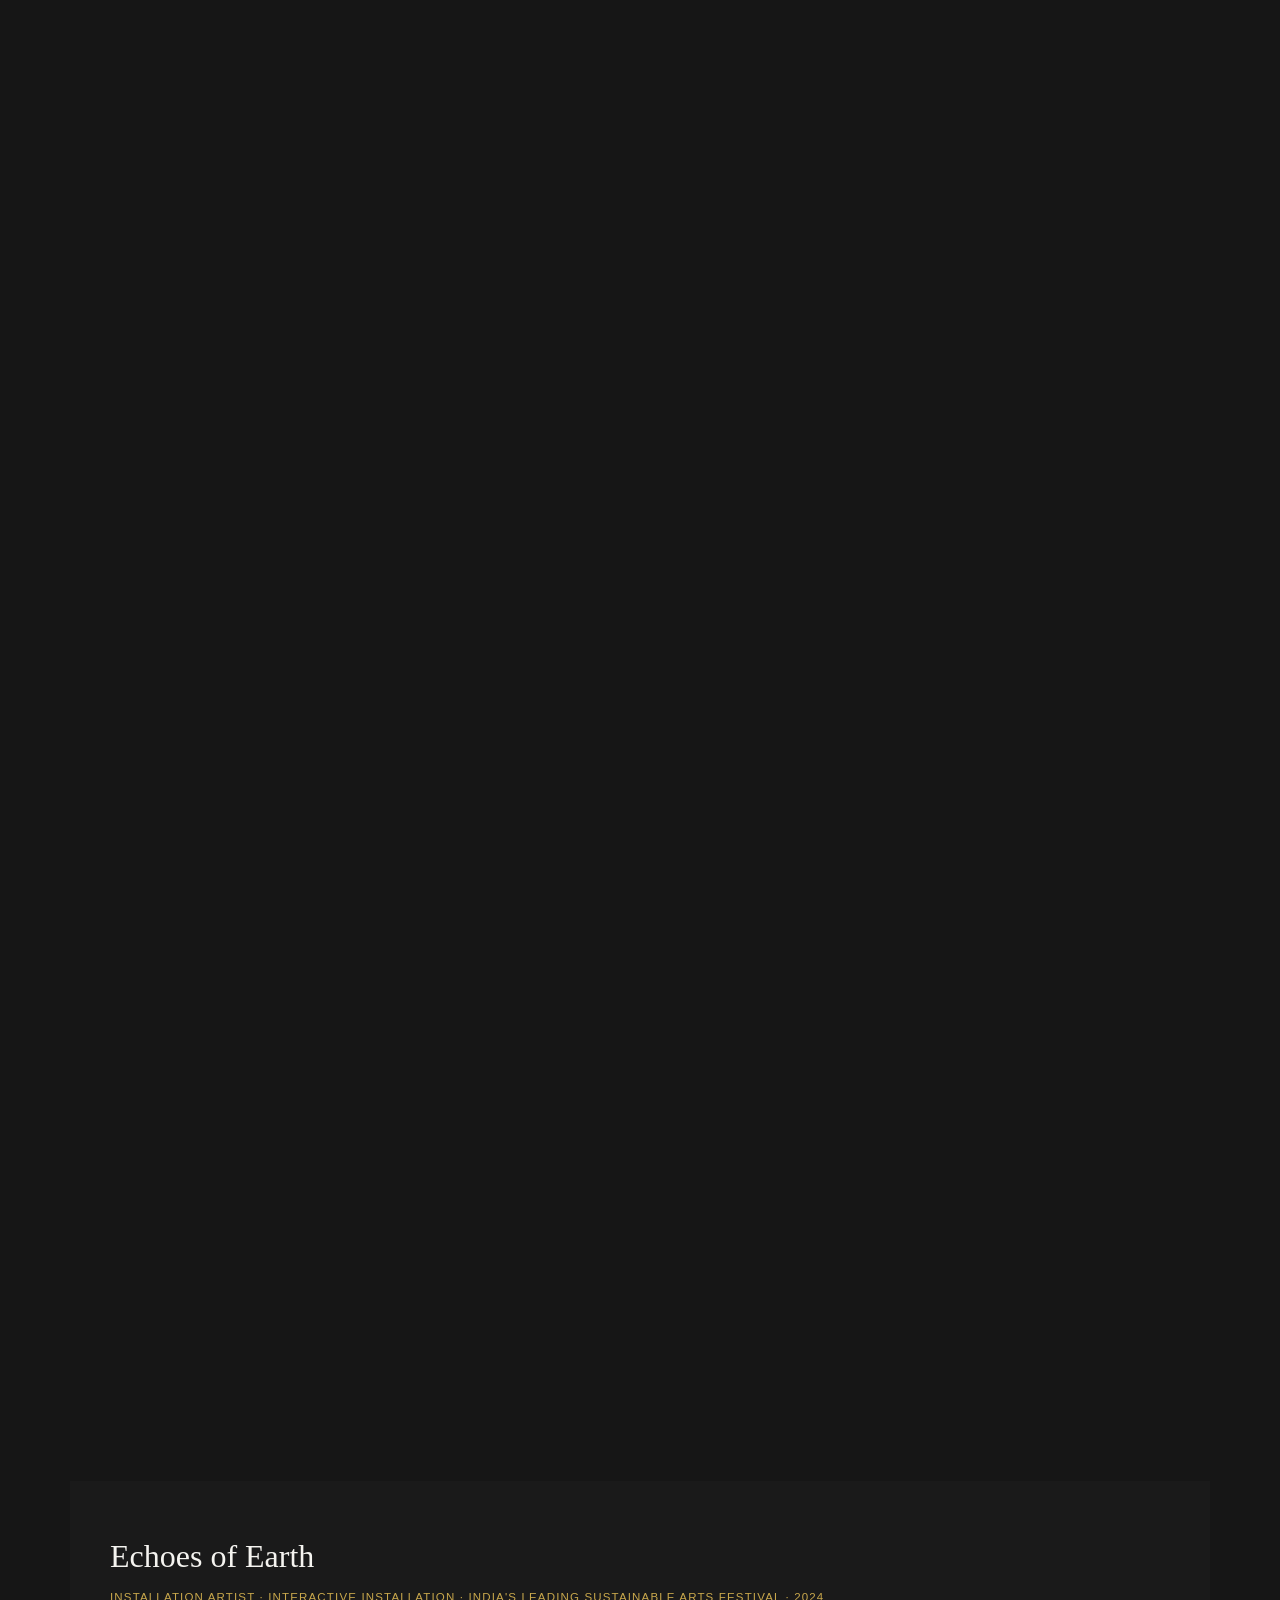
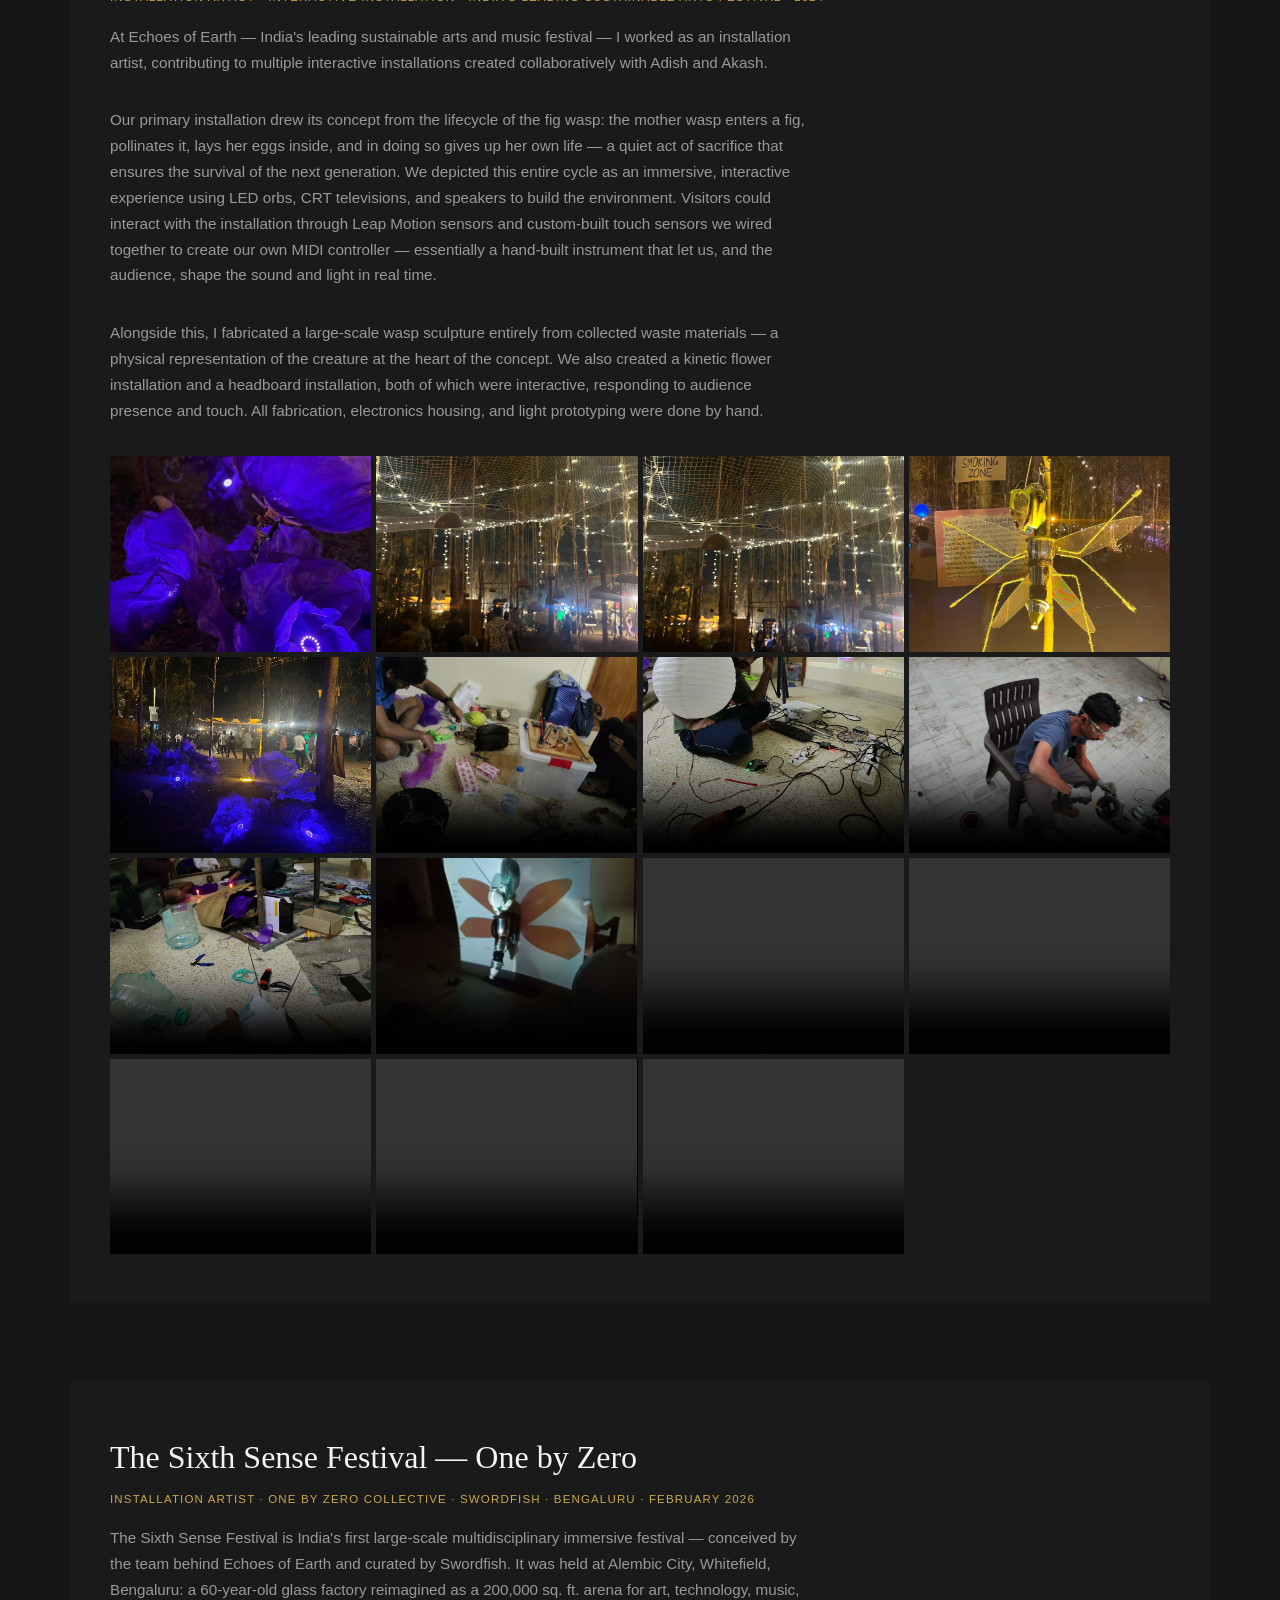
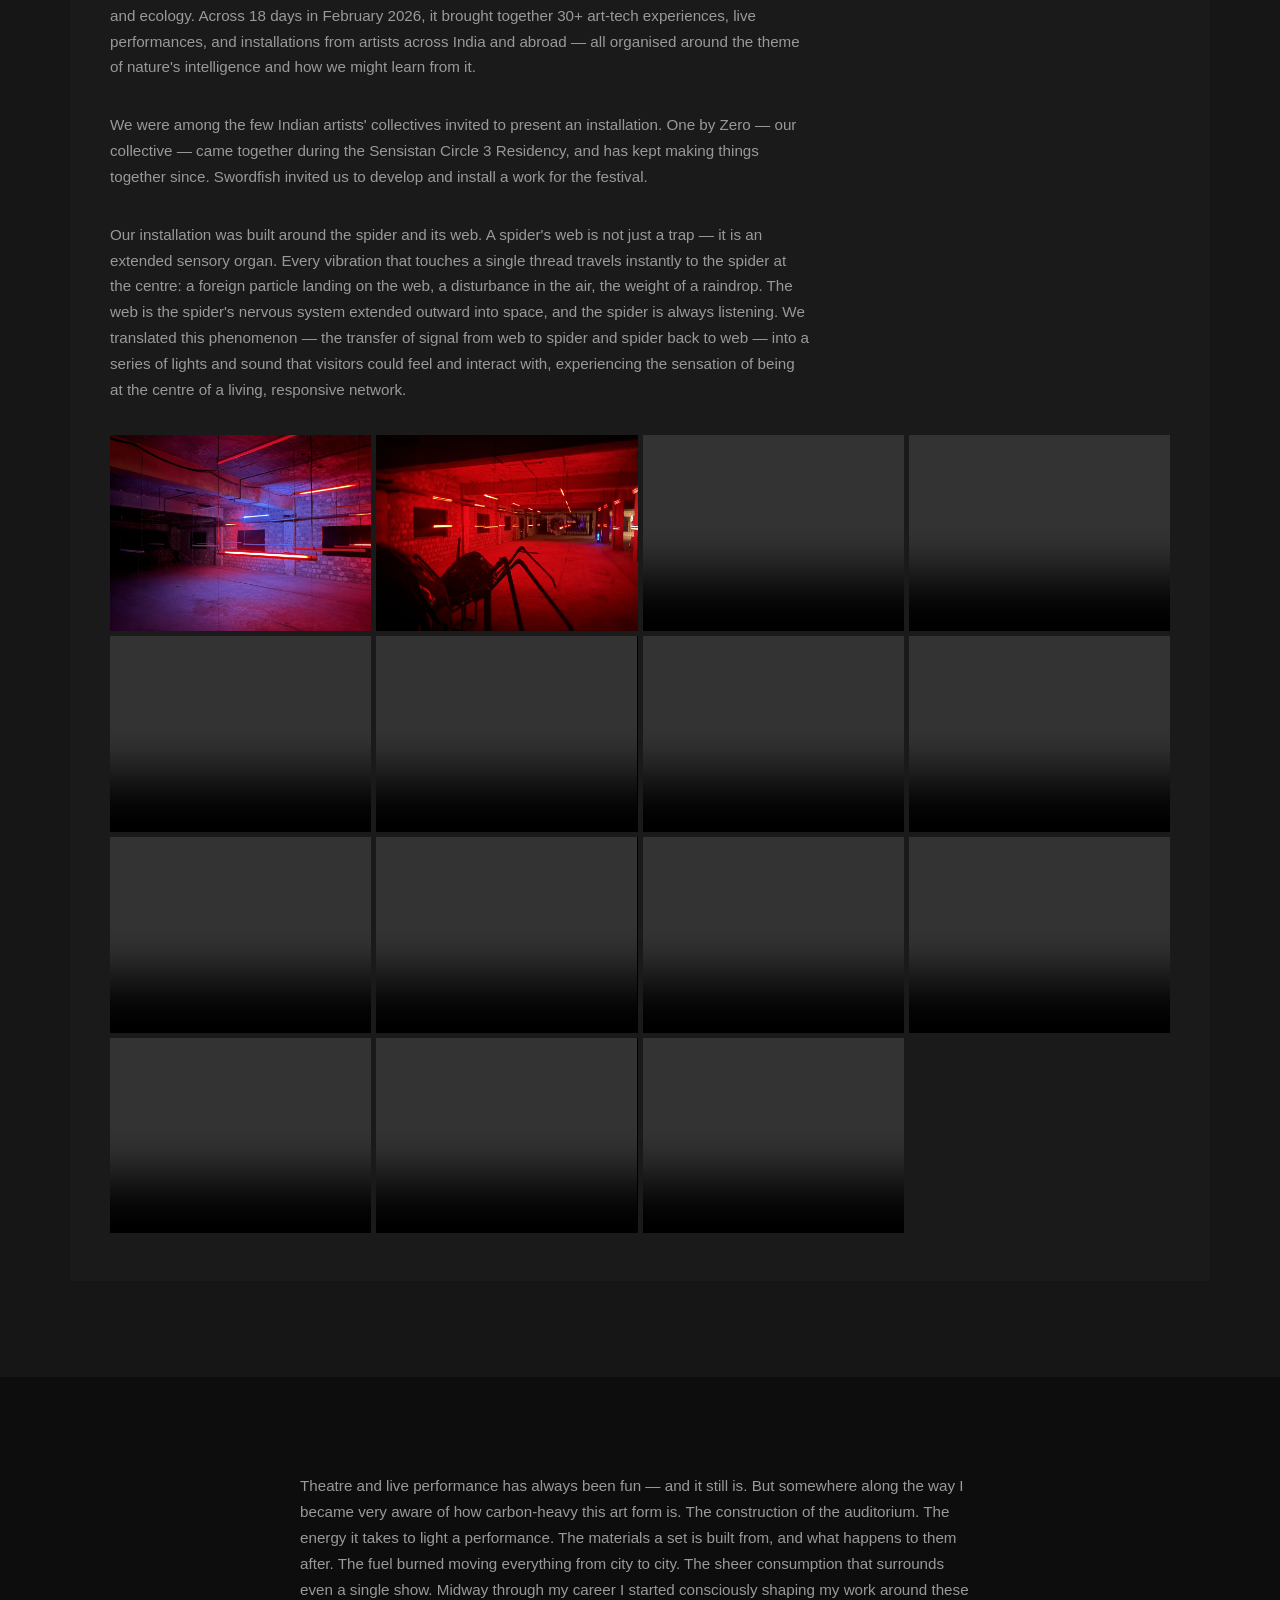
==== commit 1ff4e617: "Change About photo to cover photo final; fix Kannada to single line" ====
--- a/index.html
+++ b/index.html
@@ -83,8 +83,8 @@
         </div>
       </div>
       <div class="col-image">
-        <img src="Sanjay potrate photo.JPG" alt="Sanjay Bharadwaj"
-          style="width:100%;height:420px;object-fit:cover;object-position:35% center;border-radius:2px;" />
+        <img src="Sanjay portpholio/Theatre plays/cover photo final.JPG" alt="Sanjay Bharadwaj"
+          style="width:100%;height:100%;object-fit:cover;object-position:center top;border-radius:2px;" />
       </div>
     </div>
   </section>
@@ -967,14 +967,8 @@
         other renewable sources. No grid dependency. No permanent footprint. A space that
         belongs wherever it is needed.
       </p>
-      <p class="project-desc">
-        Everything you have seen here is the path to that.
-        <span style="margin-left:2rem;">ತಾಳಿ ನಡಿ</span>
-        <span style="margin-left:2rem;">ತಿಳಿ ನಡಿ</span>
-        <span style="margin-left:2rem;">ದಿನ ನಡಿ</span>
-        <span style="margin-left:2rem;">ದೂರ ನಡಿ</span>
-        <span style="margin-left:2rem;">····</span>
-      </p>
+      <p class="project-desc">Everything you have seen here is the path to that.</p>
+      <p class="project-desc" style="white-space:nowrap;overflow:hidden;">ತಾಳಿ ನಡಿ<span style="margin:0 1.5rem;">ತಿಳಿ ನಡಿ</span><span style="margin-right:1.5rem;">ದಿನ ನಡಿ</span><span style="margin-right:1.5rem;">ದೂರ ನಡಿ</span>····</p>
     </div>
   </section>
 
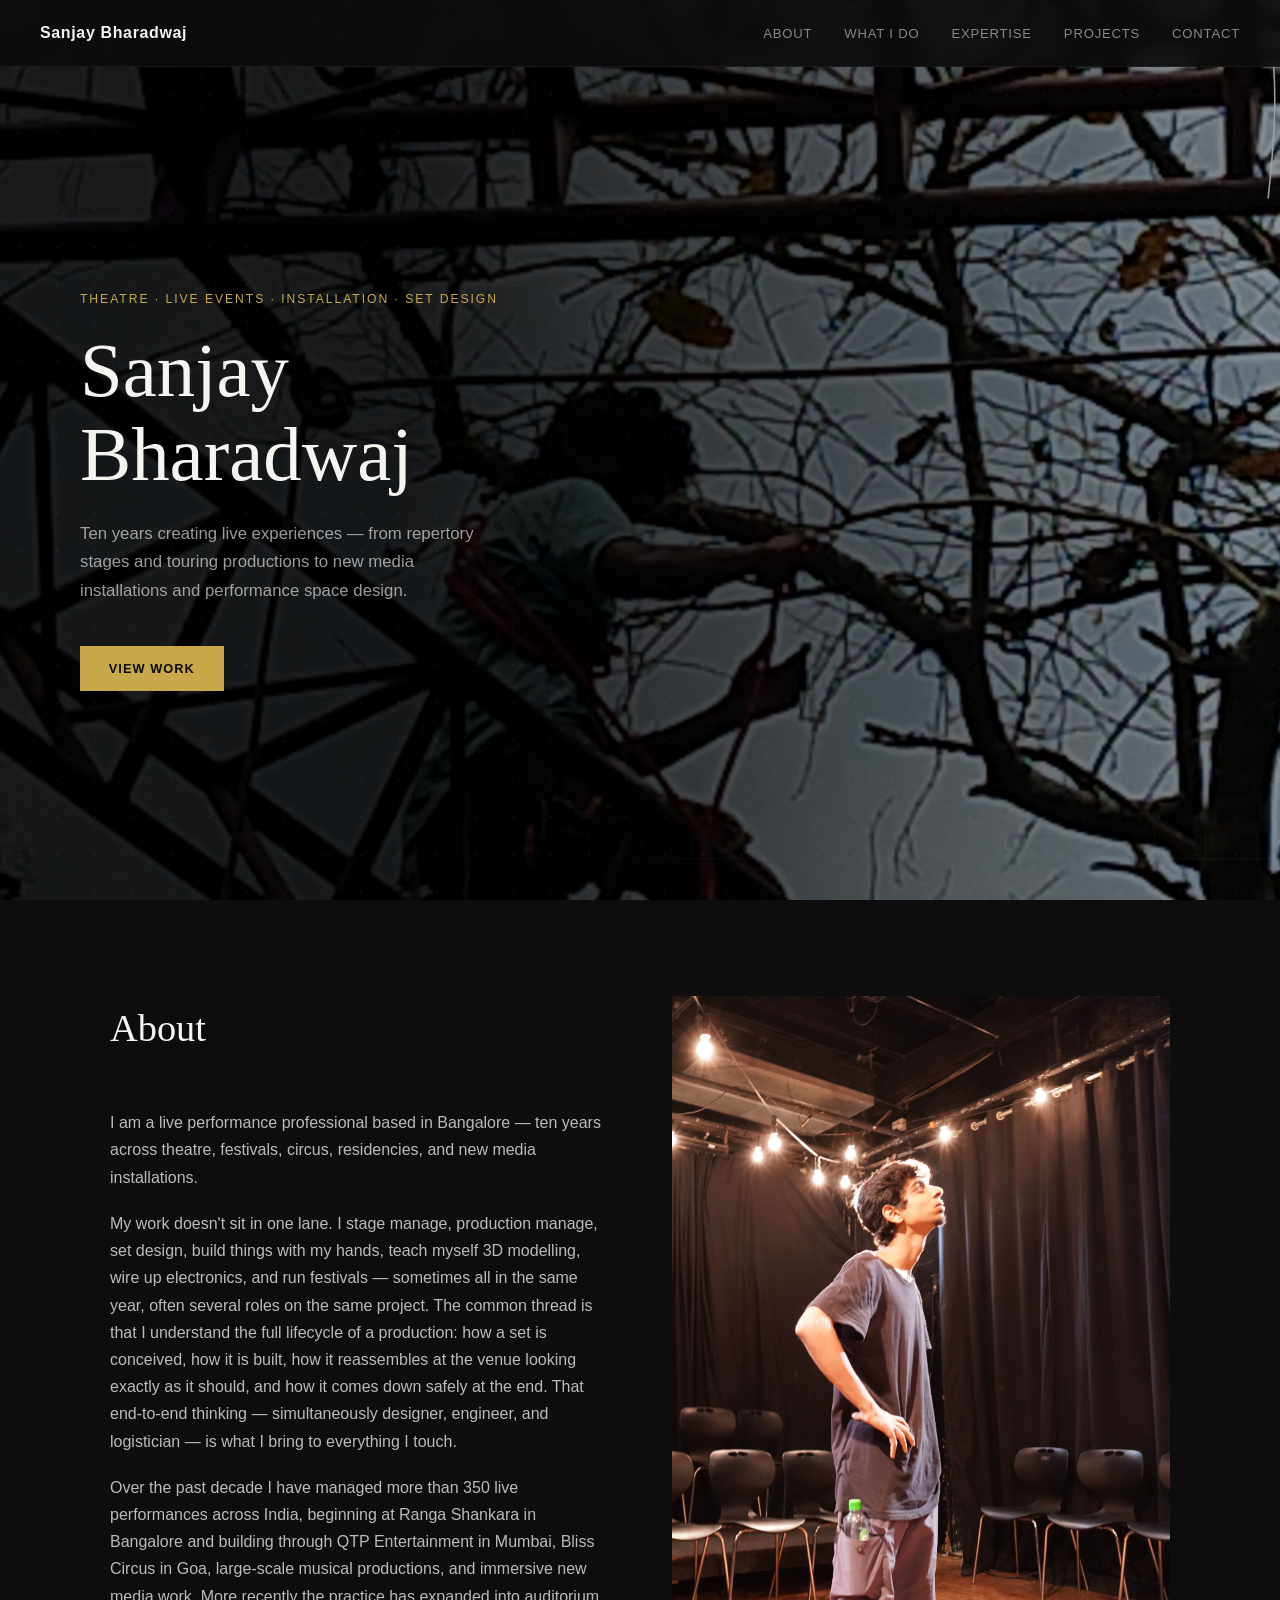
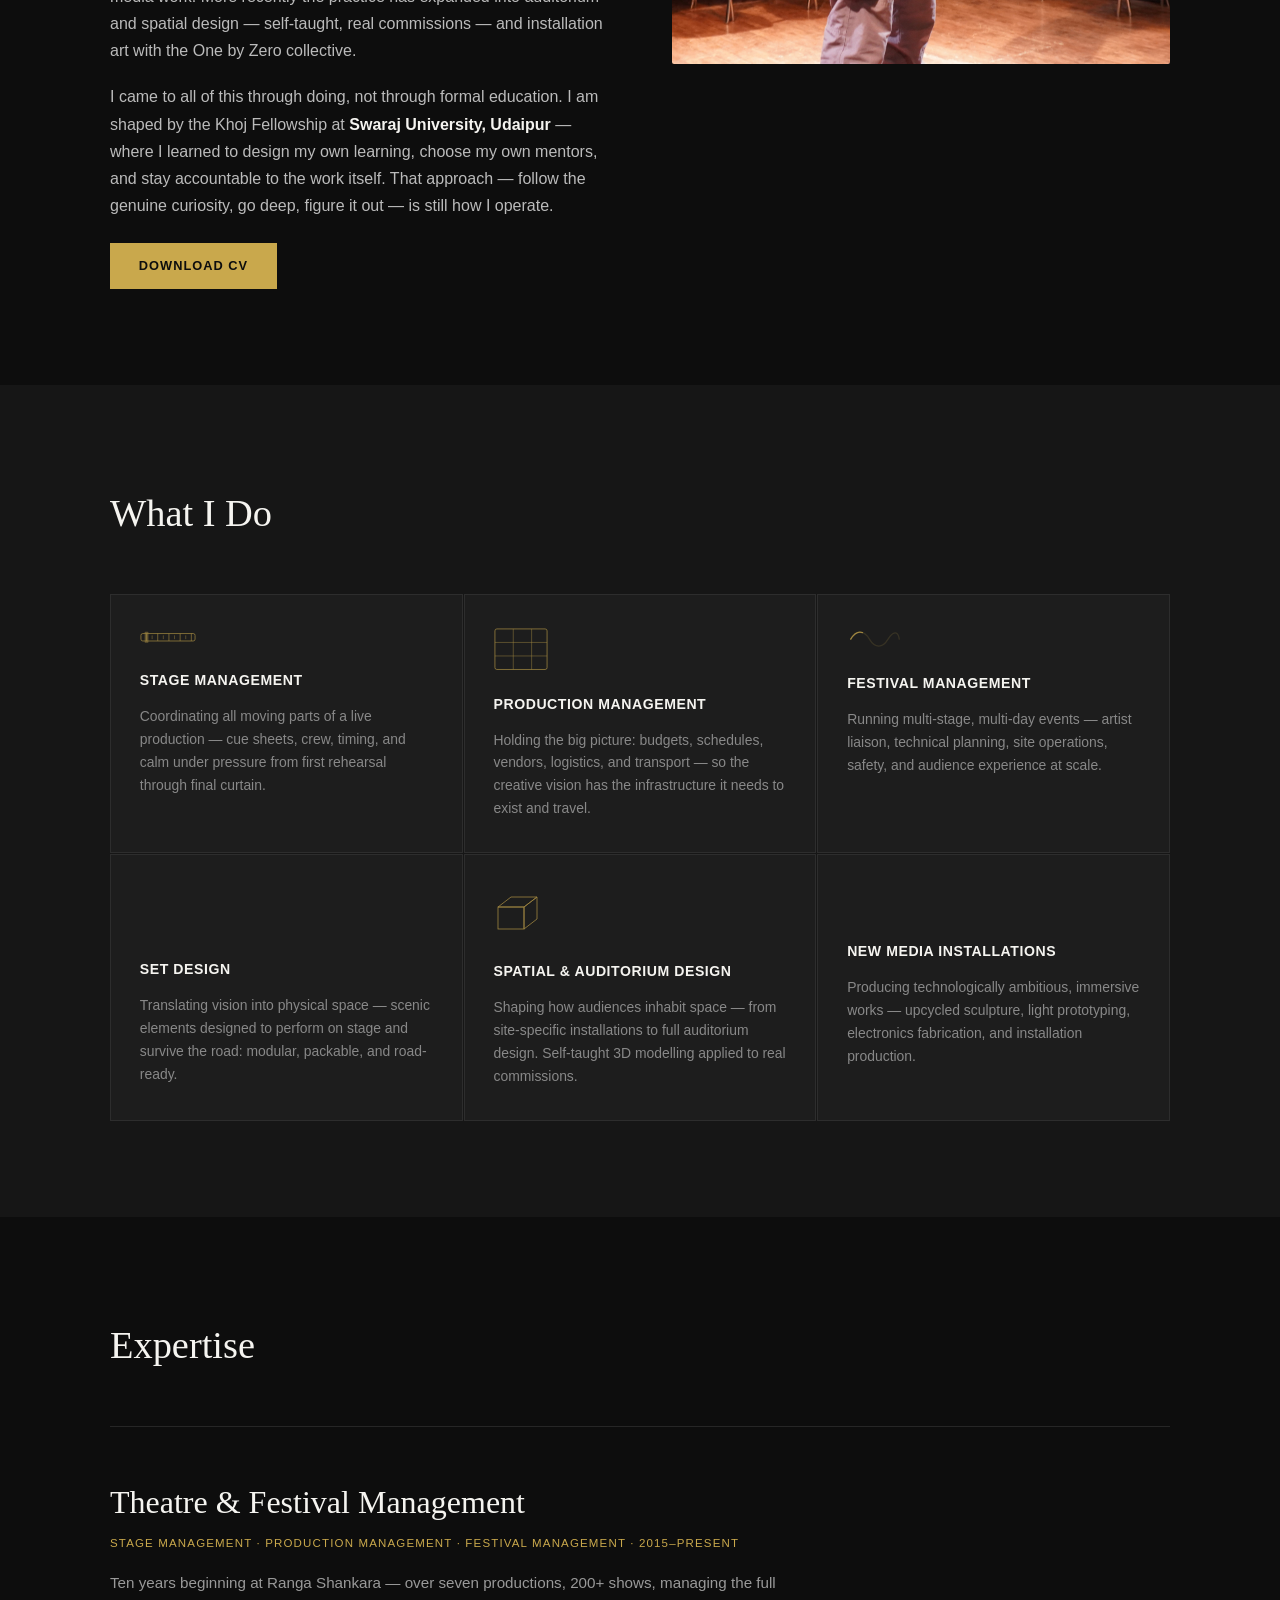
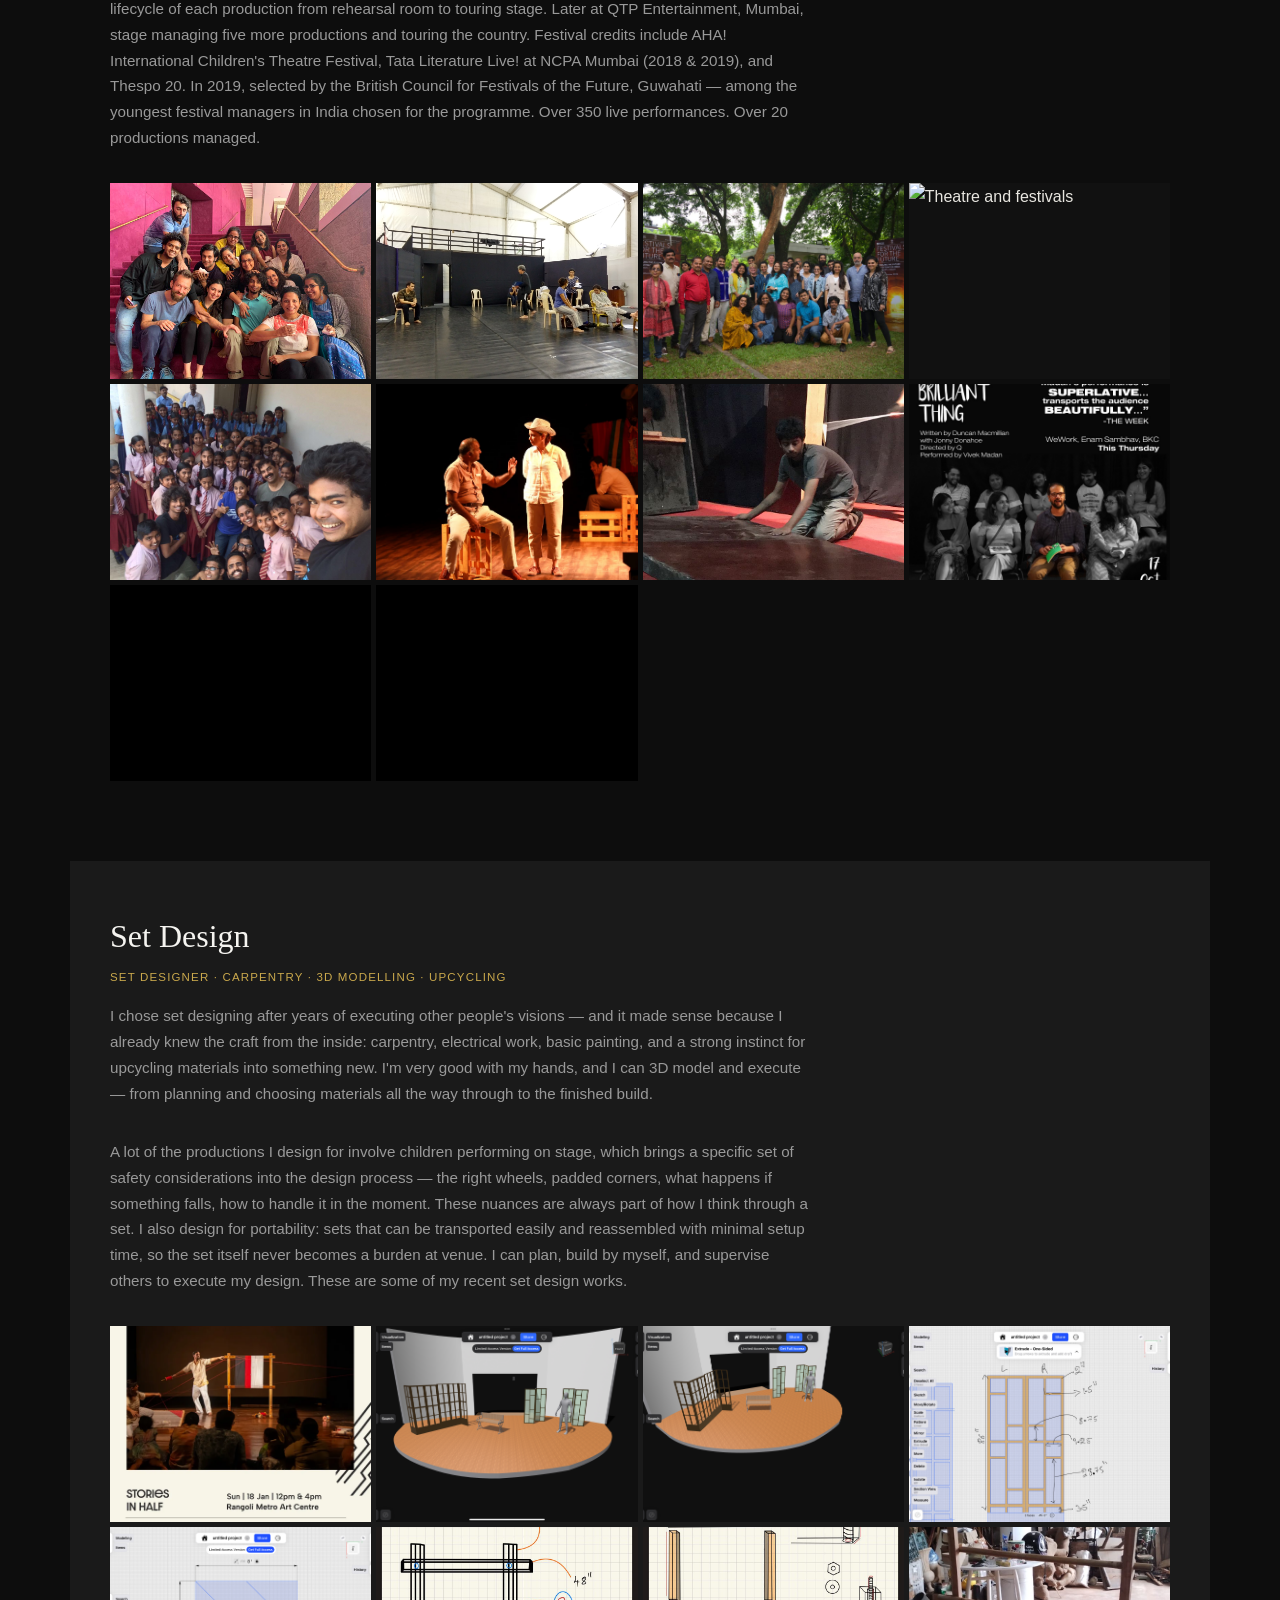
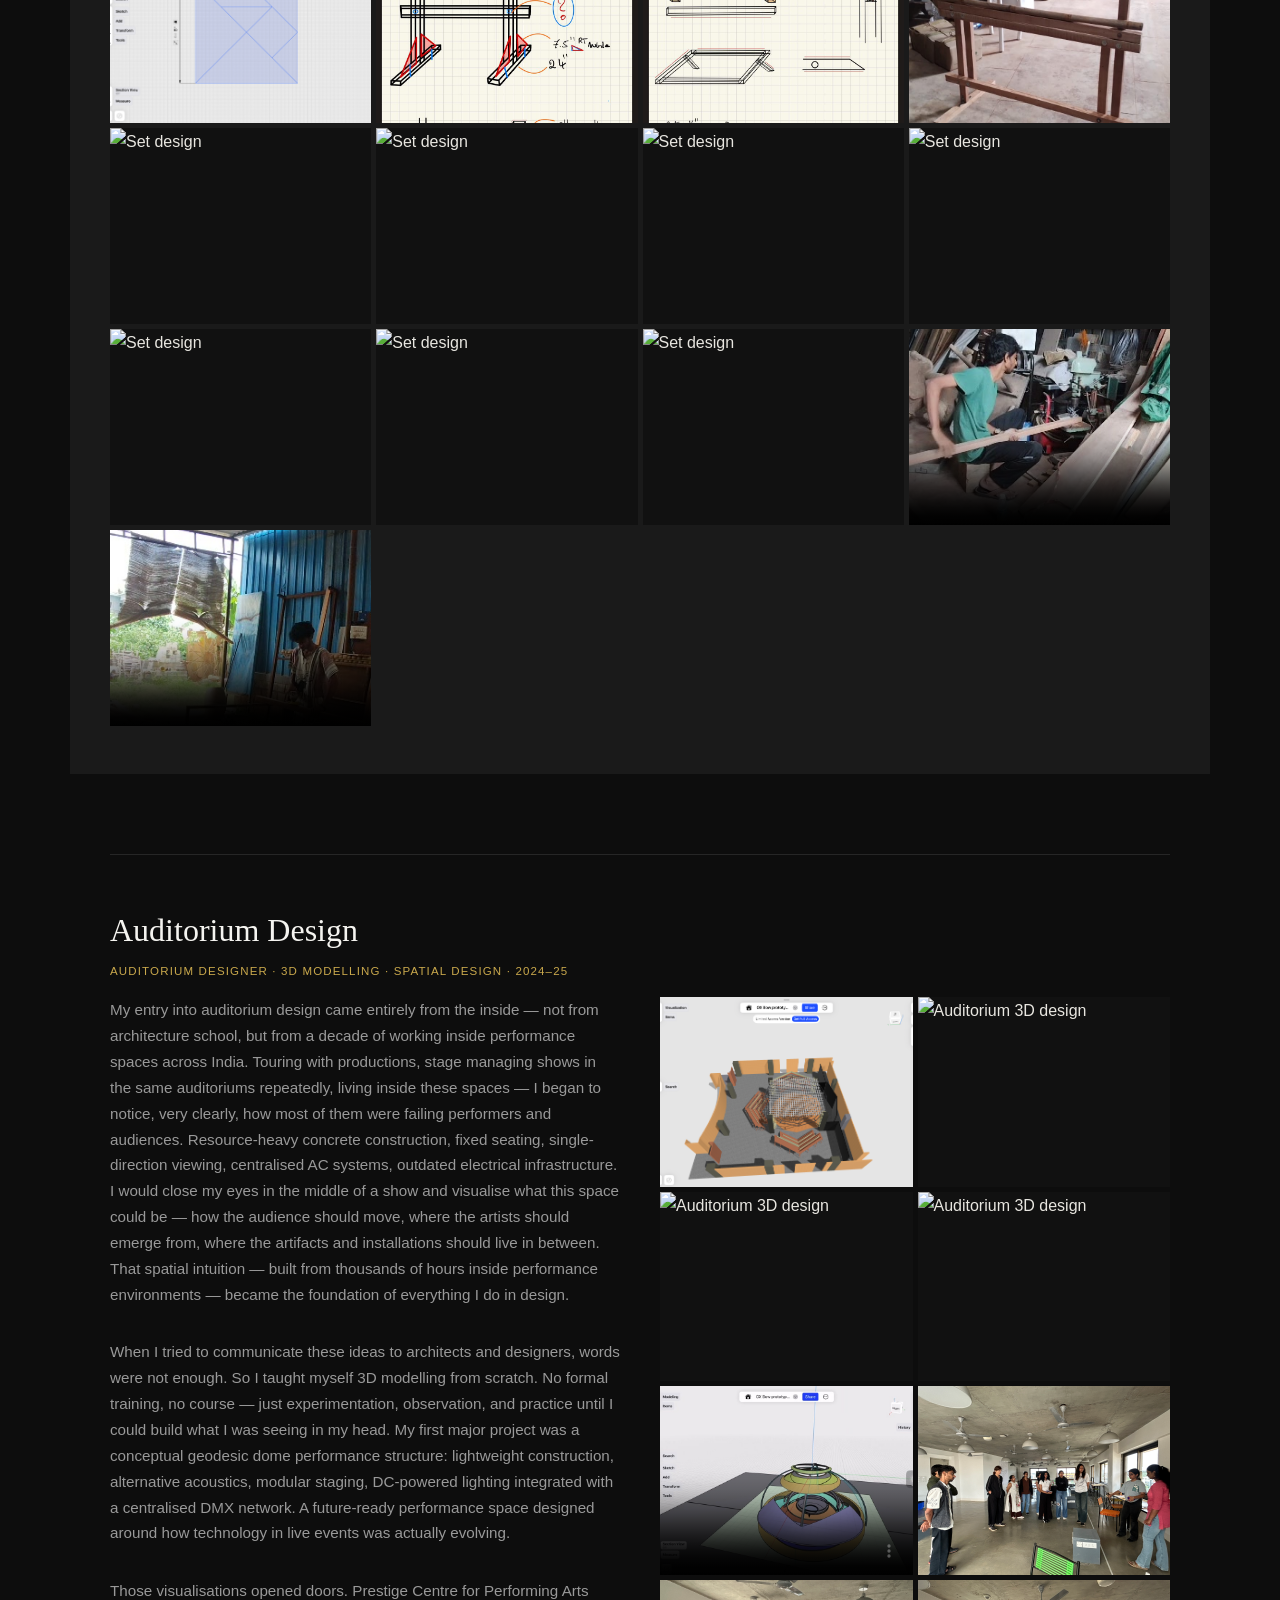
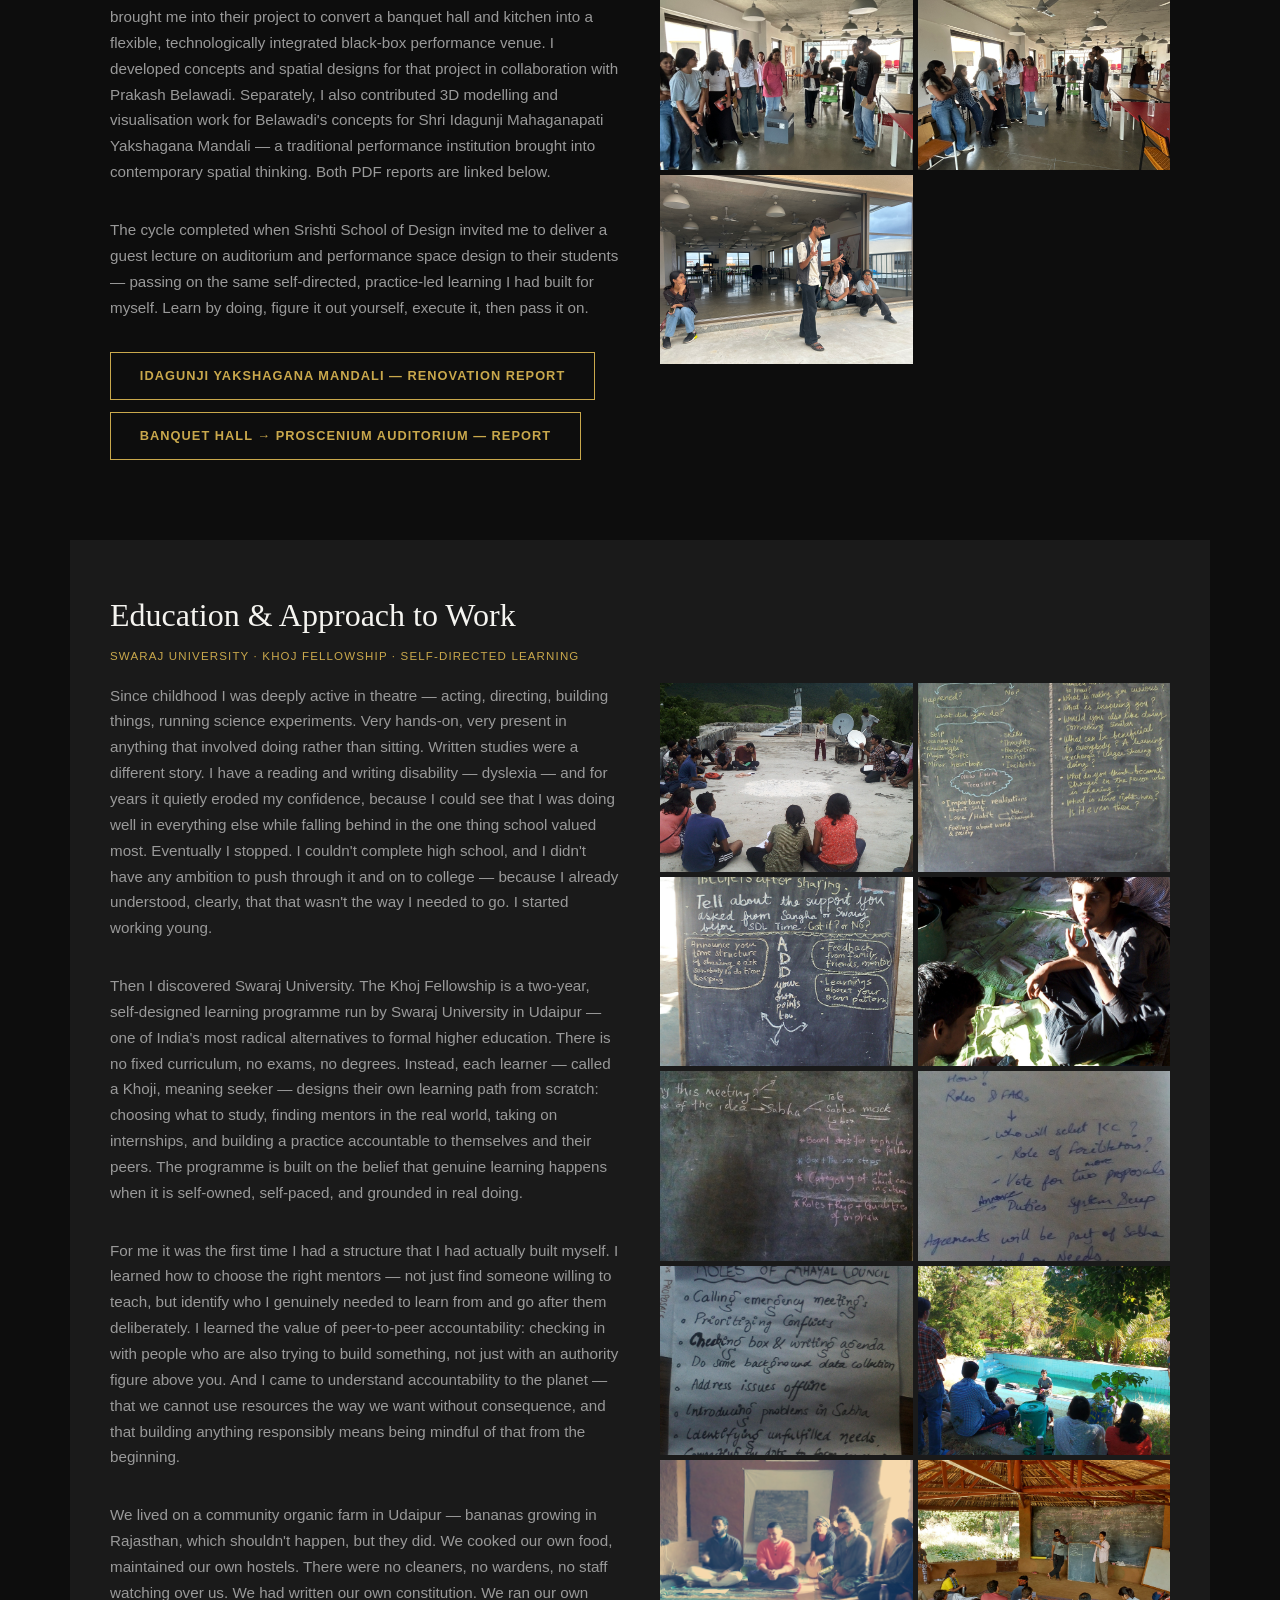
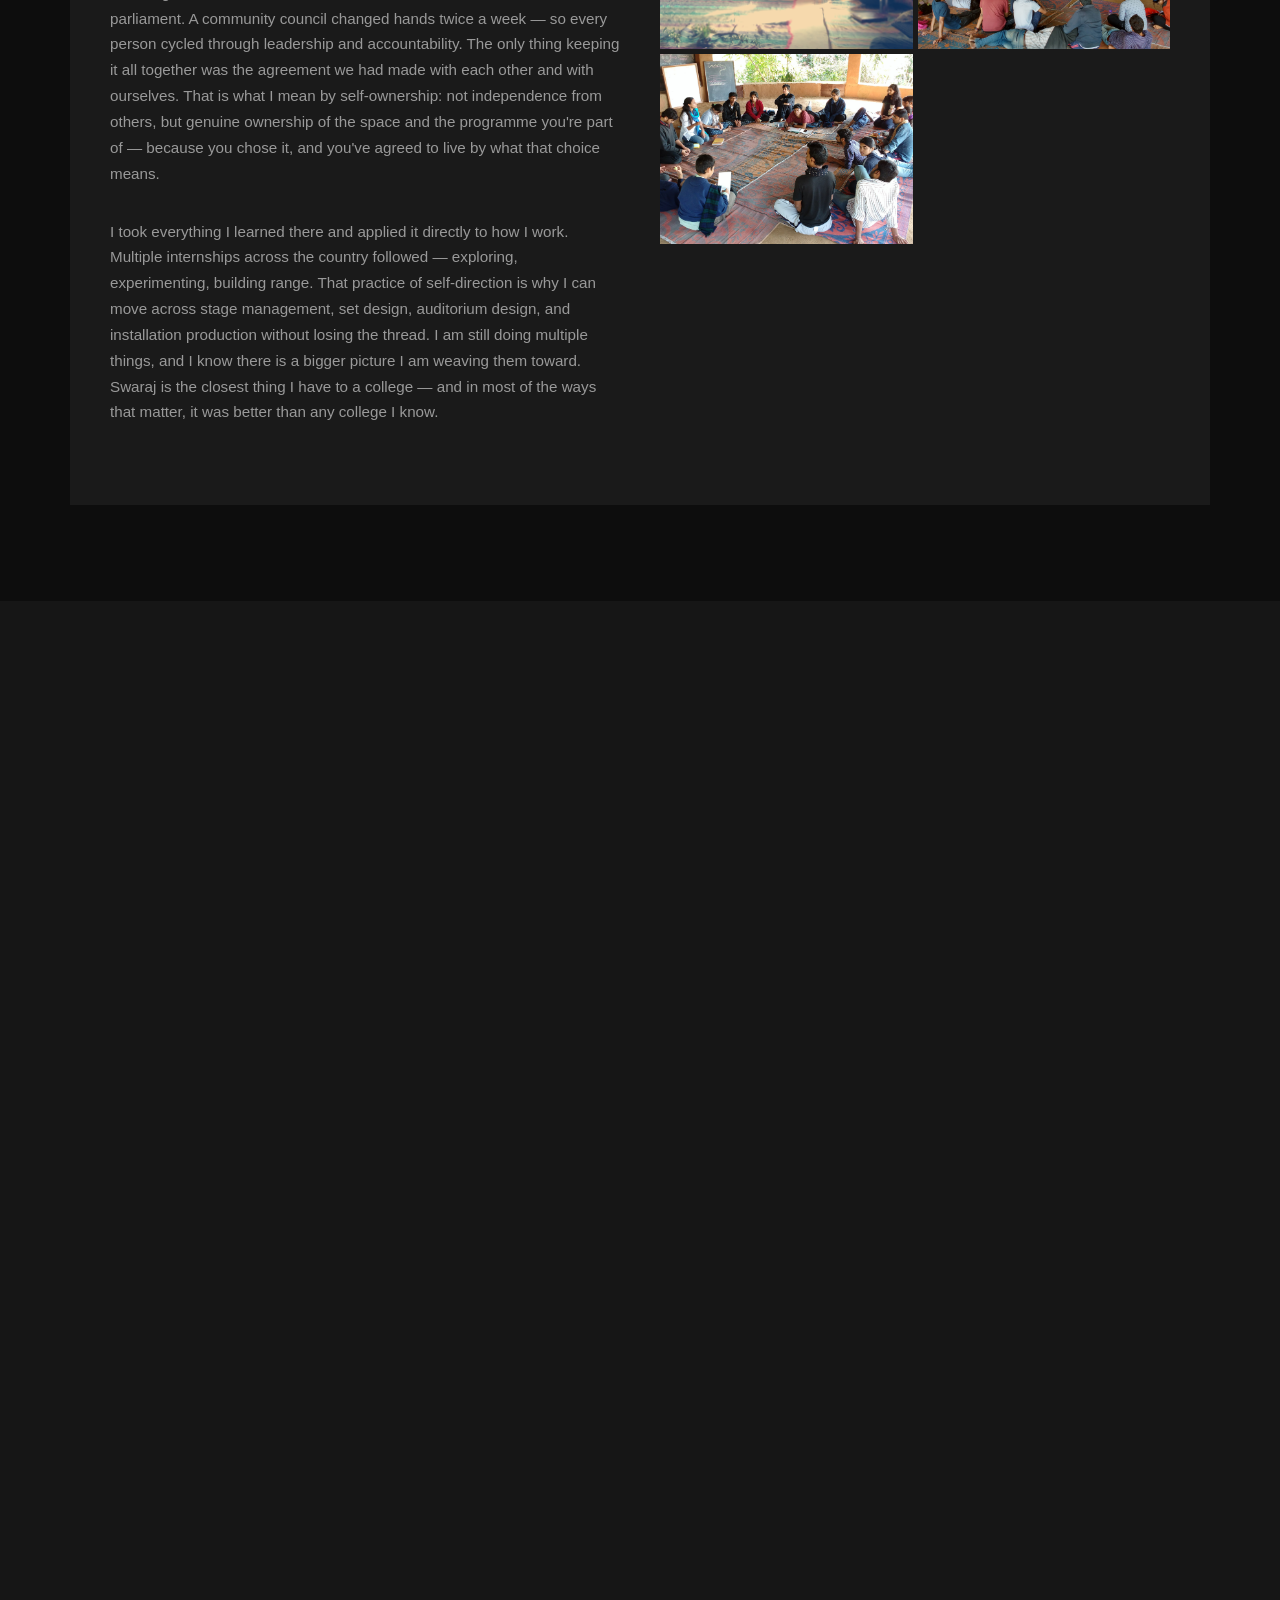
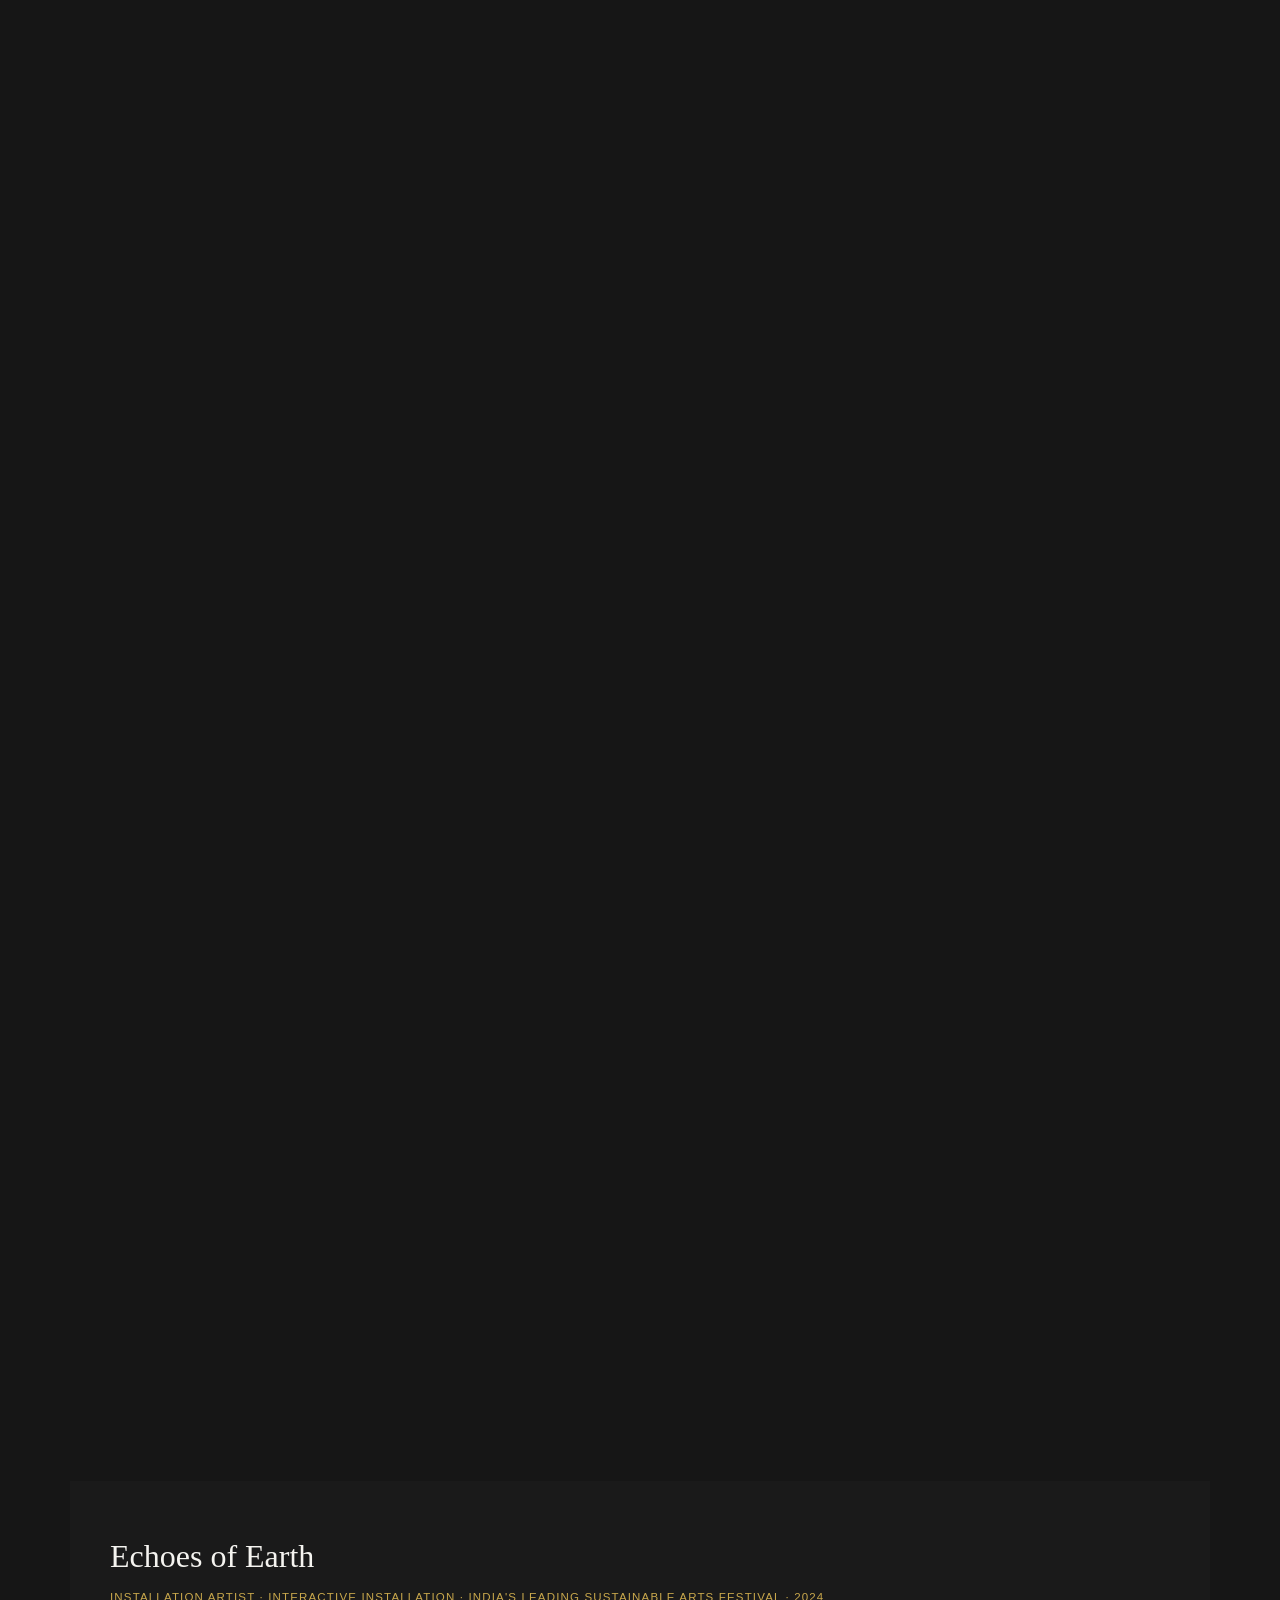
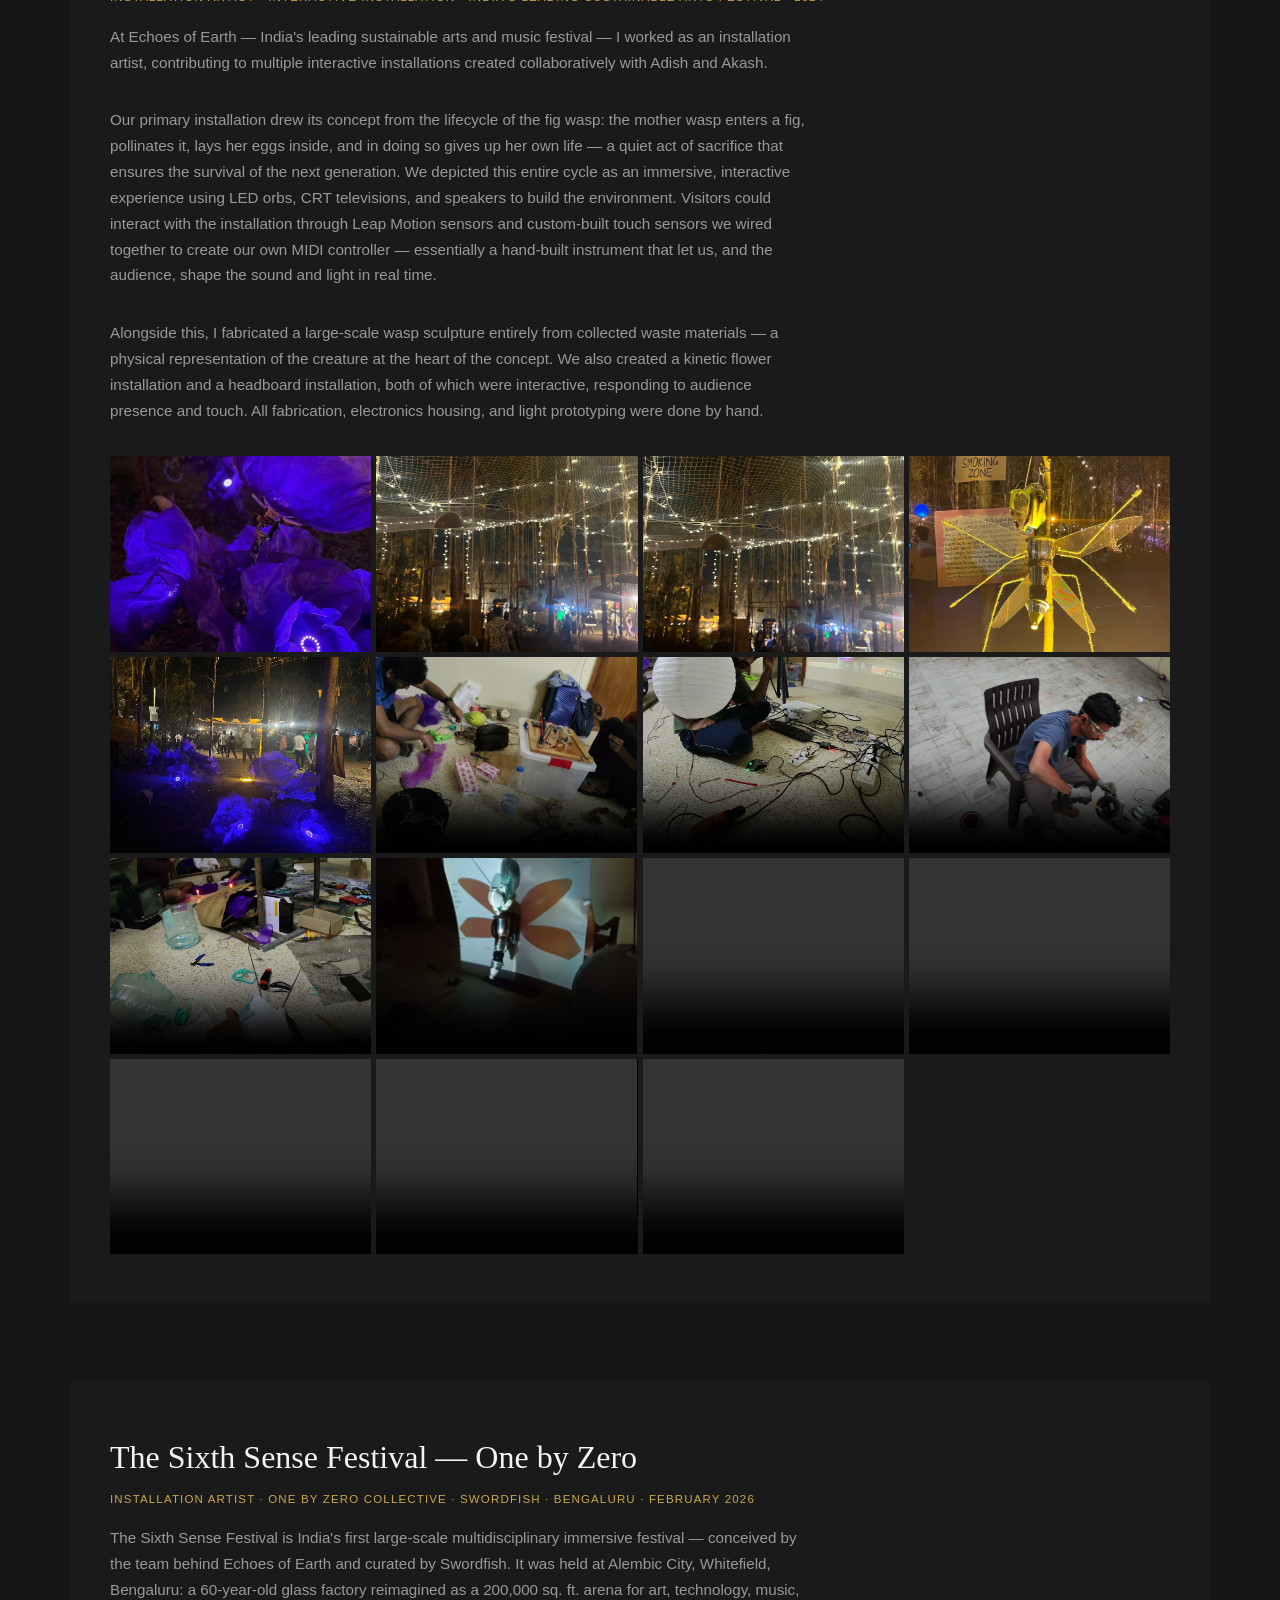
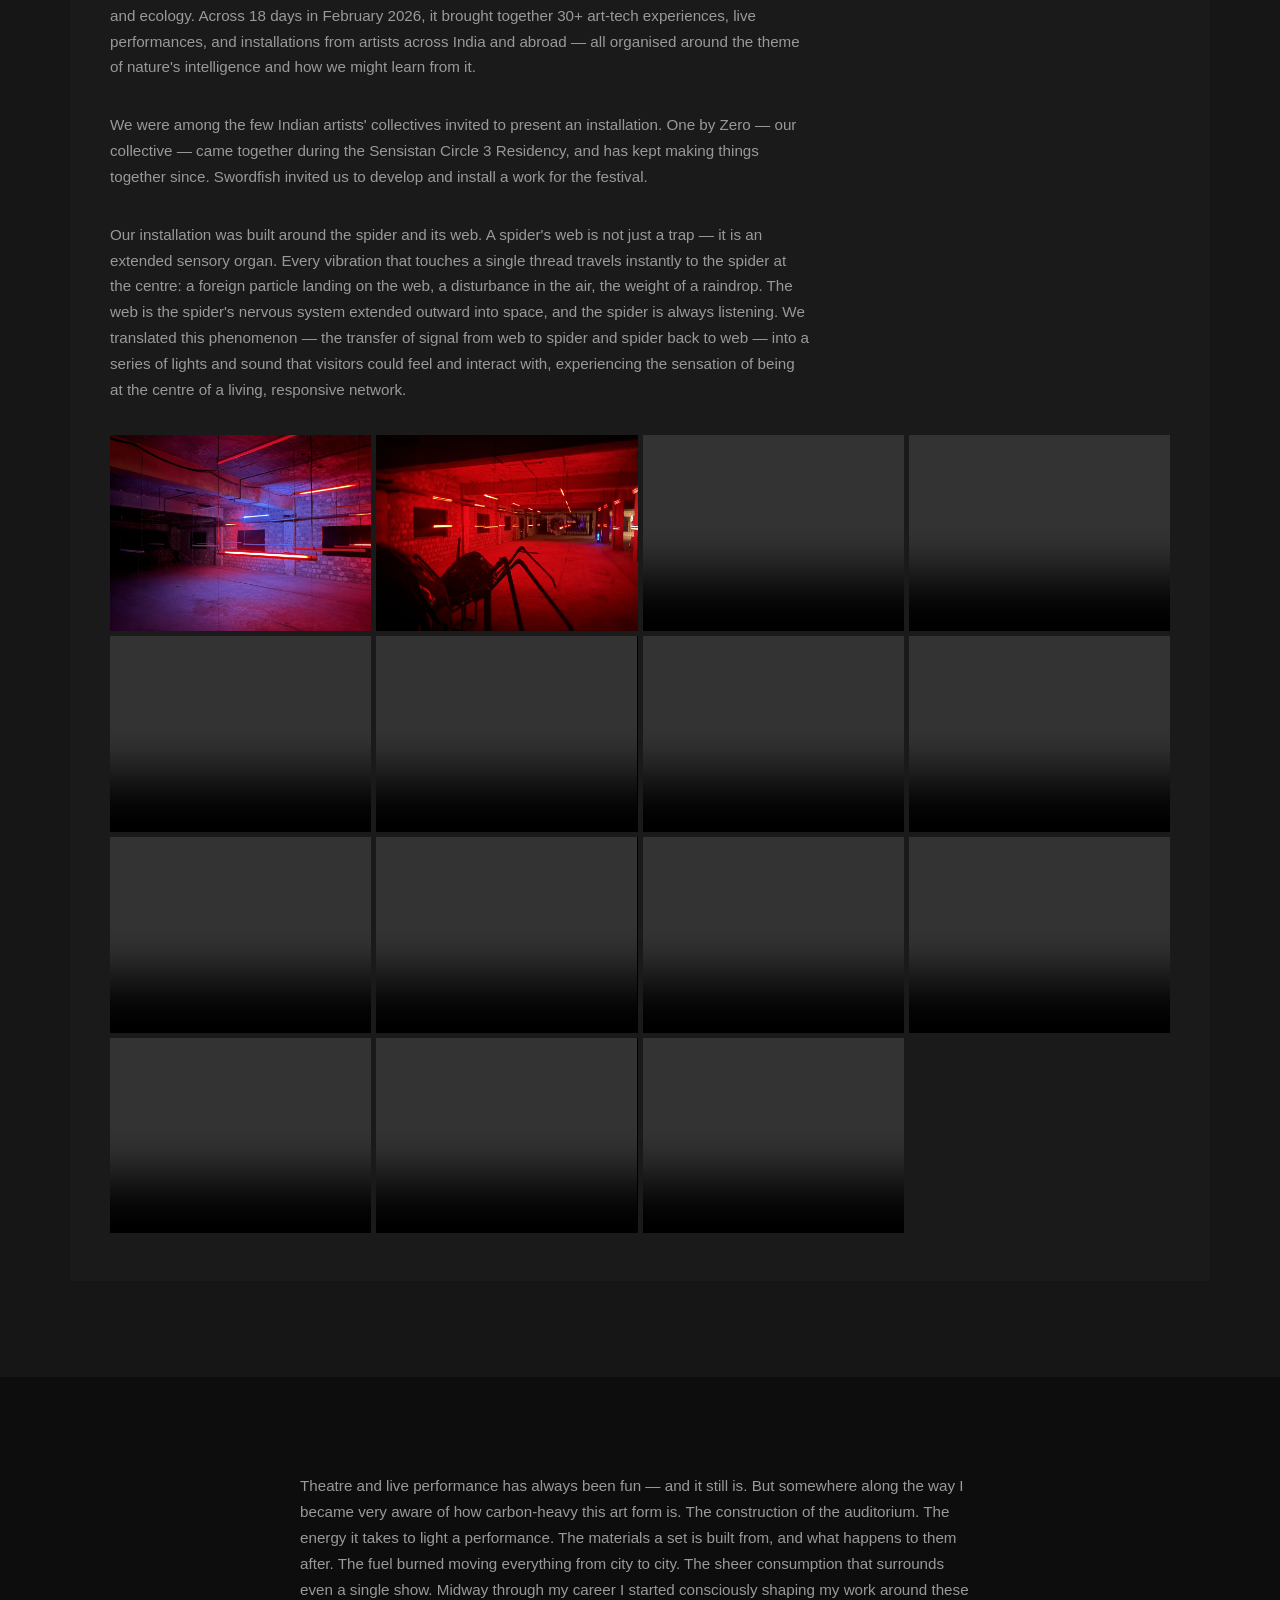
==== commit 80310a8f: "View Work button scrolls to What I Do section" ====
--- a/index.html
+++ b/index.html
@@ -40,7 +40,7 @@
       <p class="hero-eyebrow">Theatre · Live Events · Installation · Set Design</p>
       <h1>Sanjay Bharadwaj</h1>
       <p class="hero-sub">Ten years creating live experiences — from repertory stages and touring productions to new media installations and performance space design.</p>
-      <a href="#projects" class="btn">View Work</a>
+      <a href="#work" class="btn">View Work</a>
     </div>
   </section>
 
